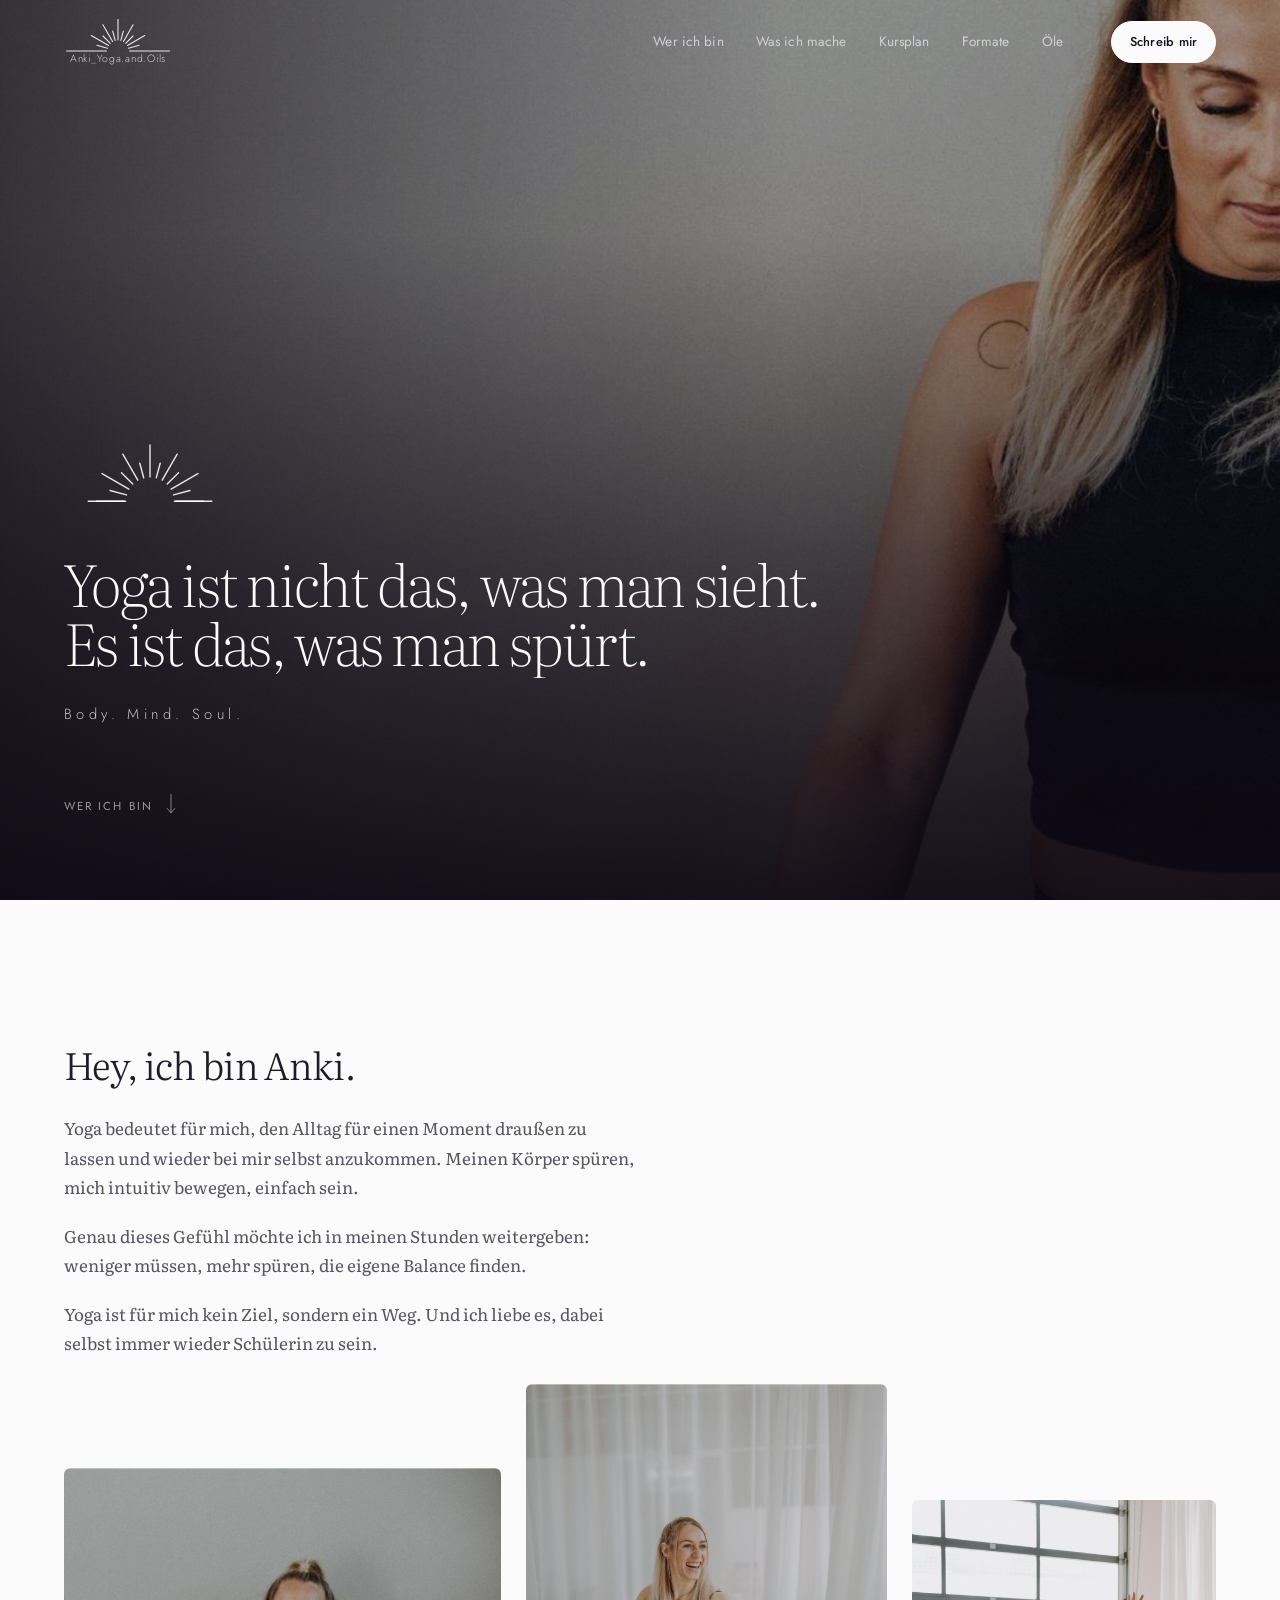
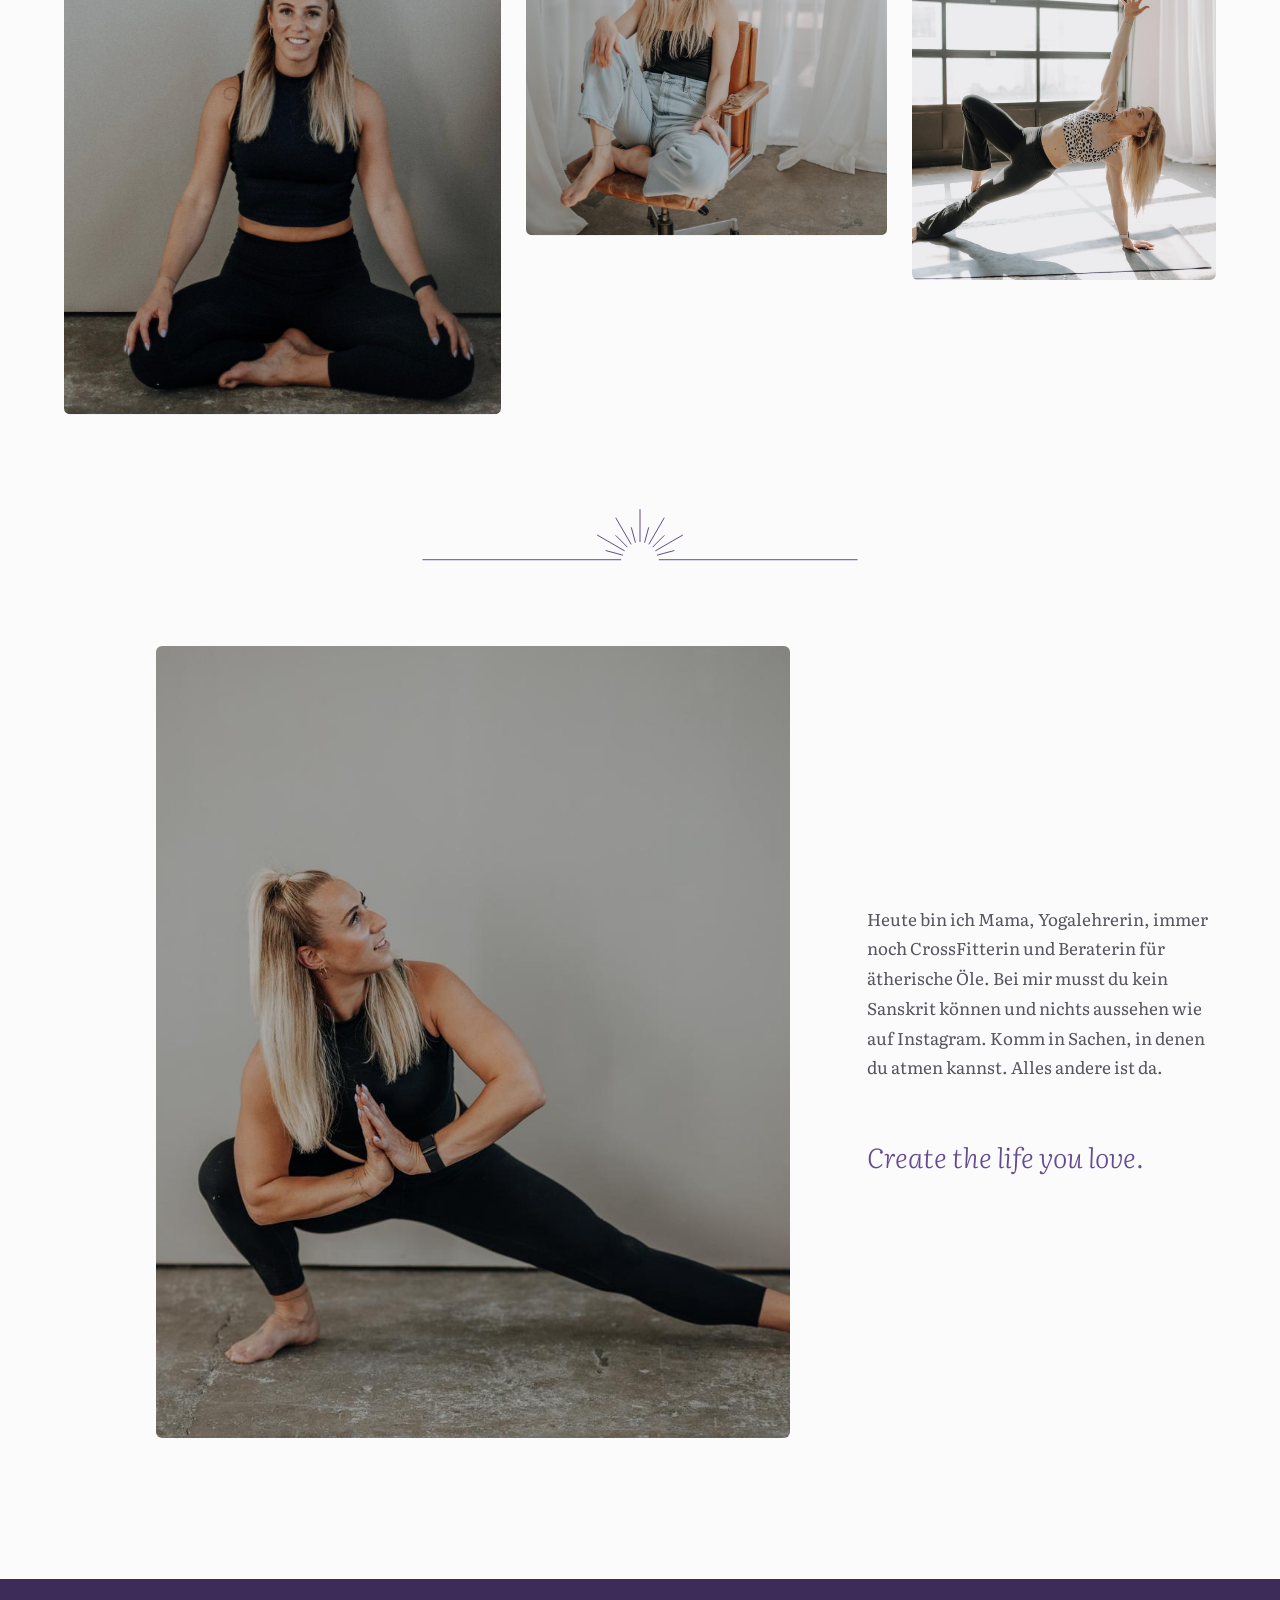
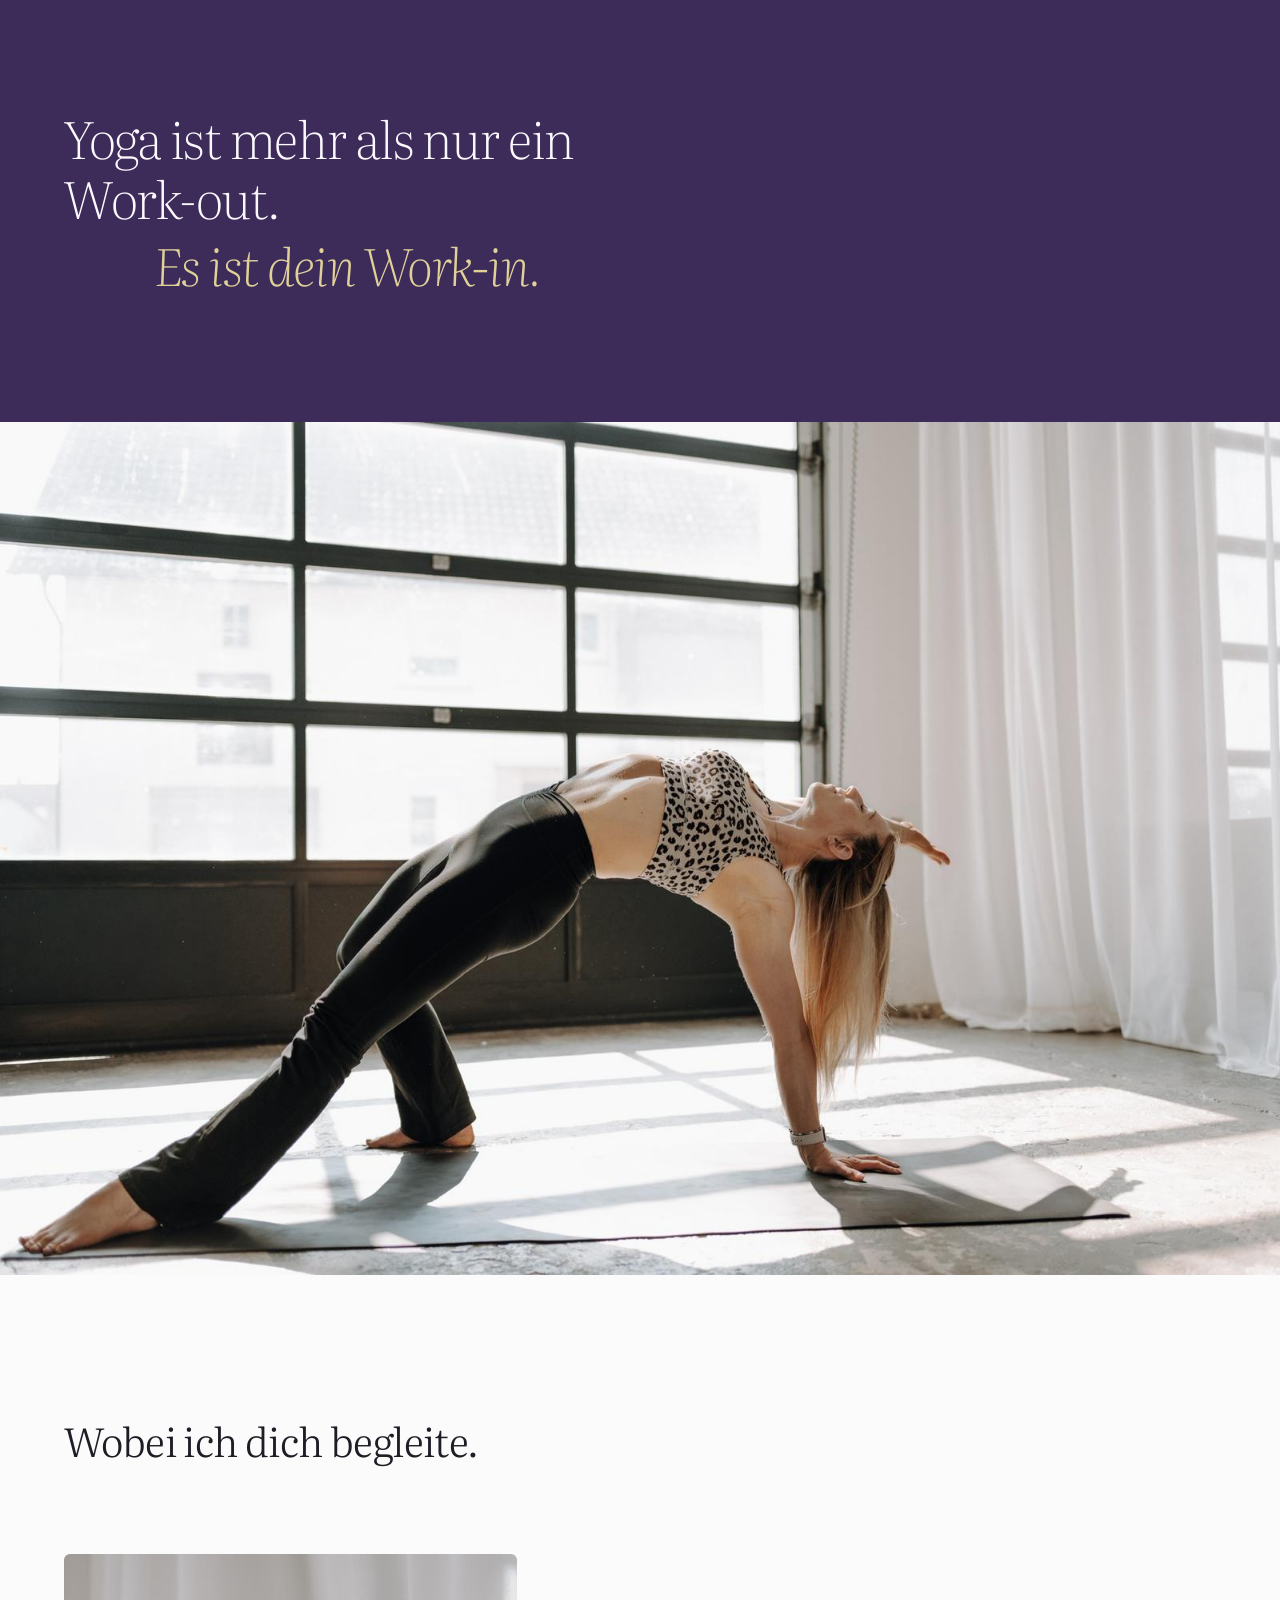
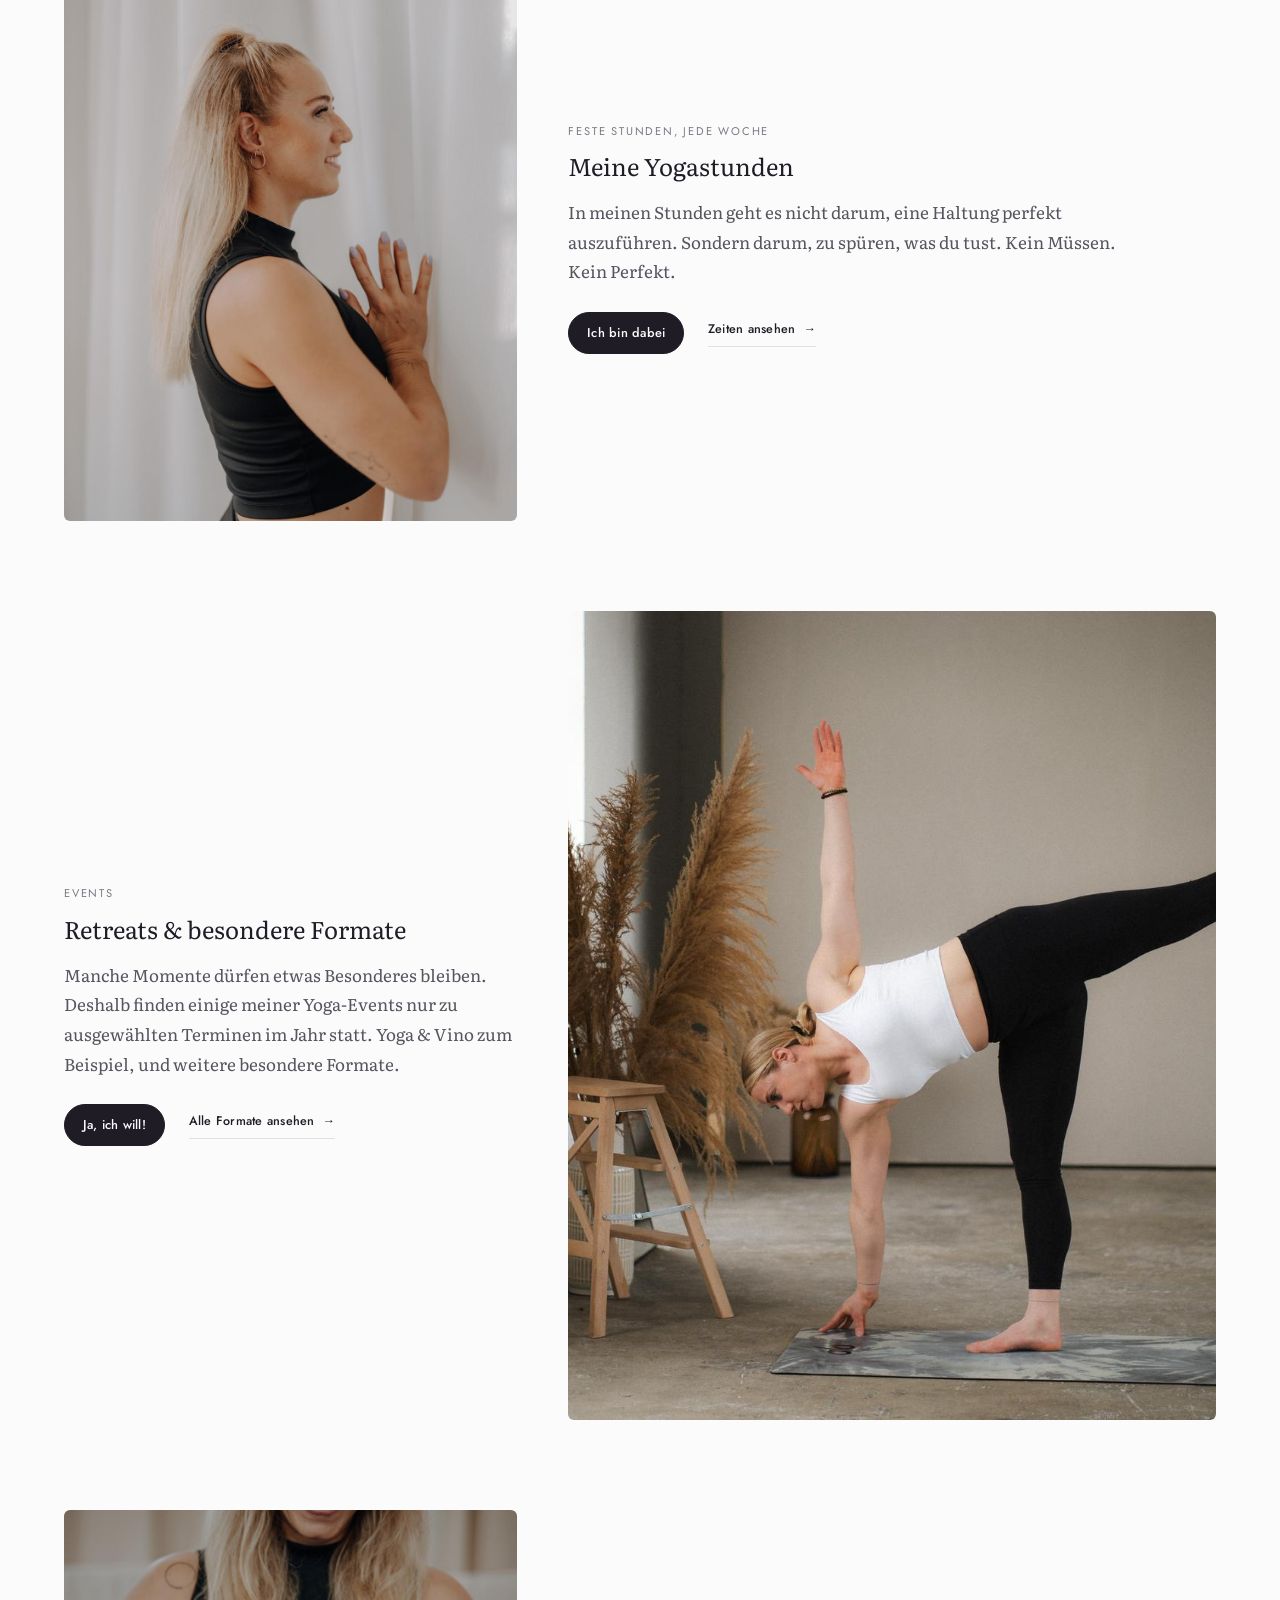
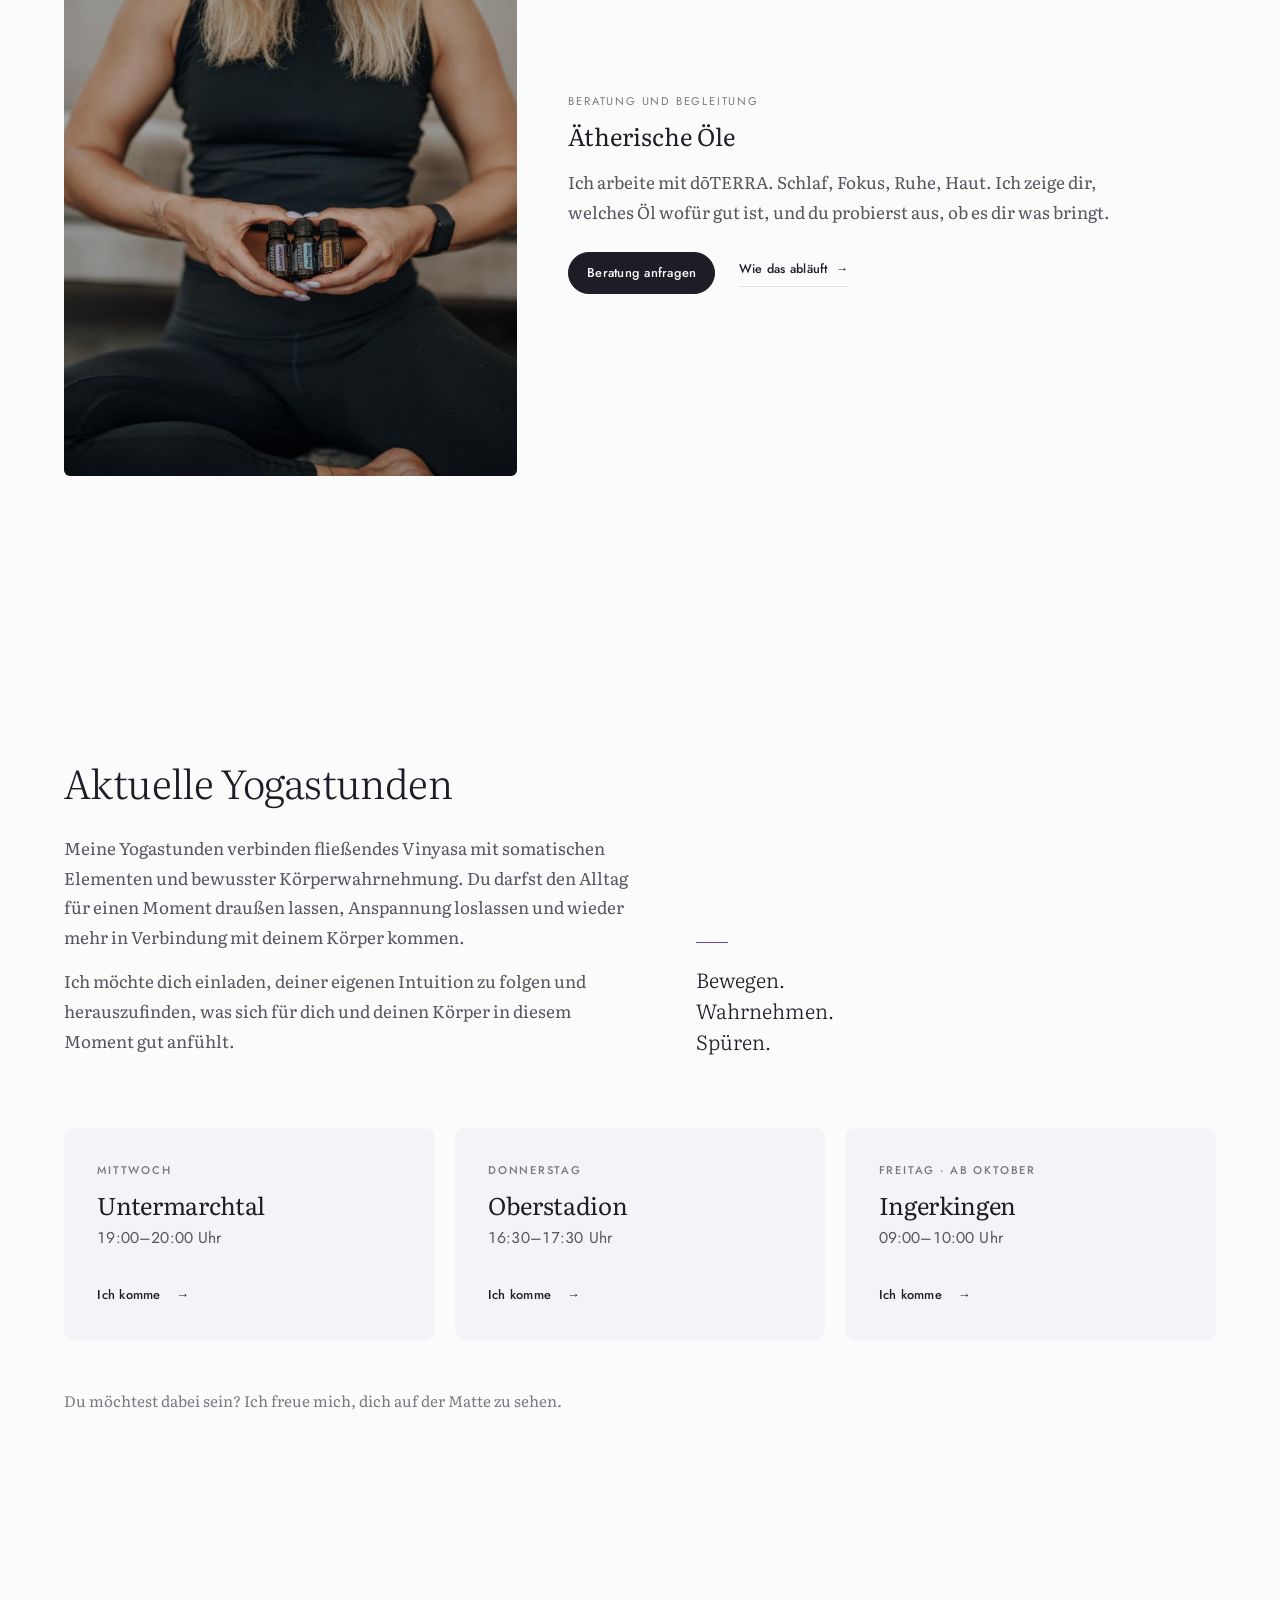
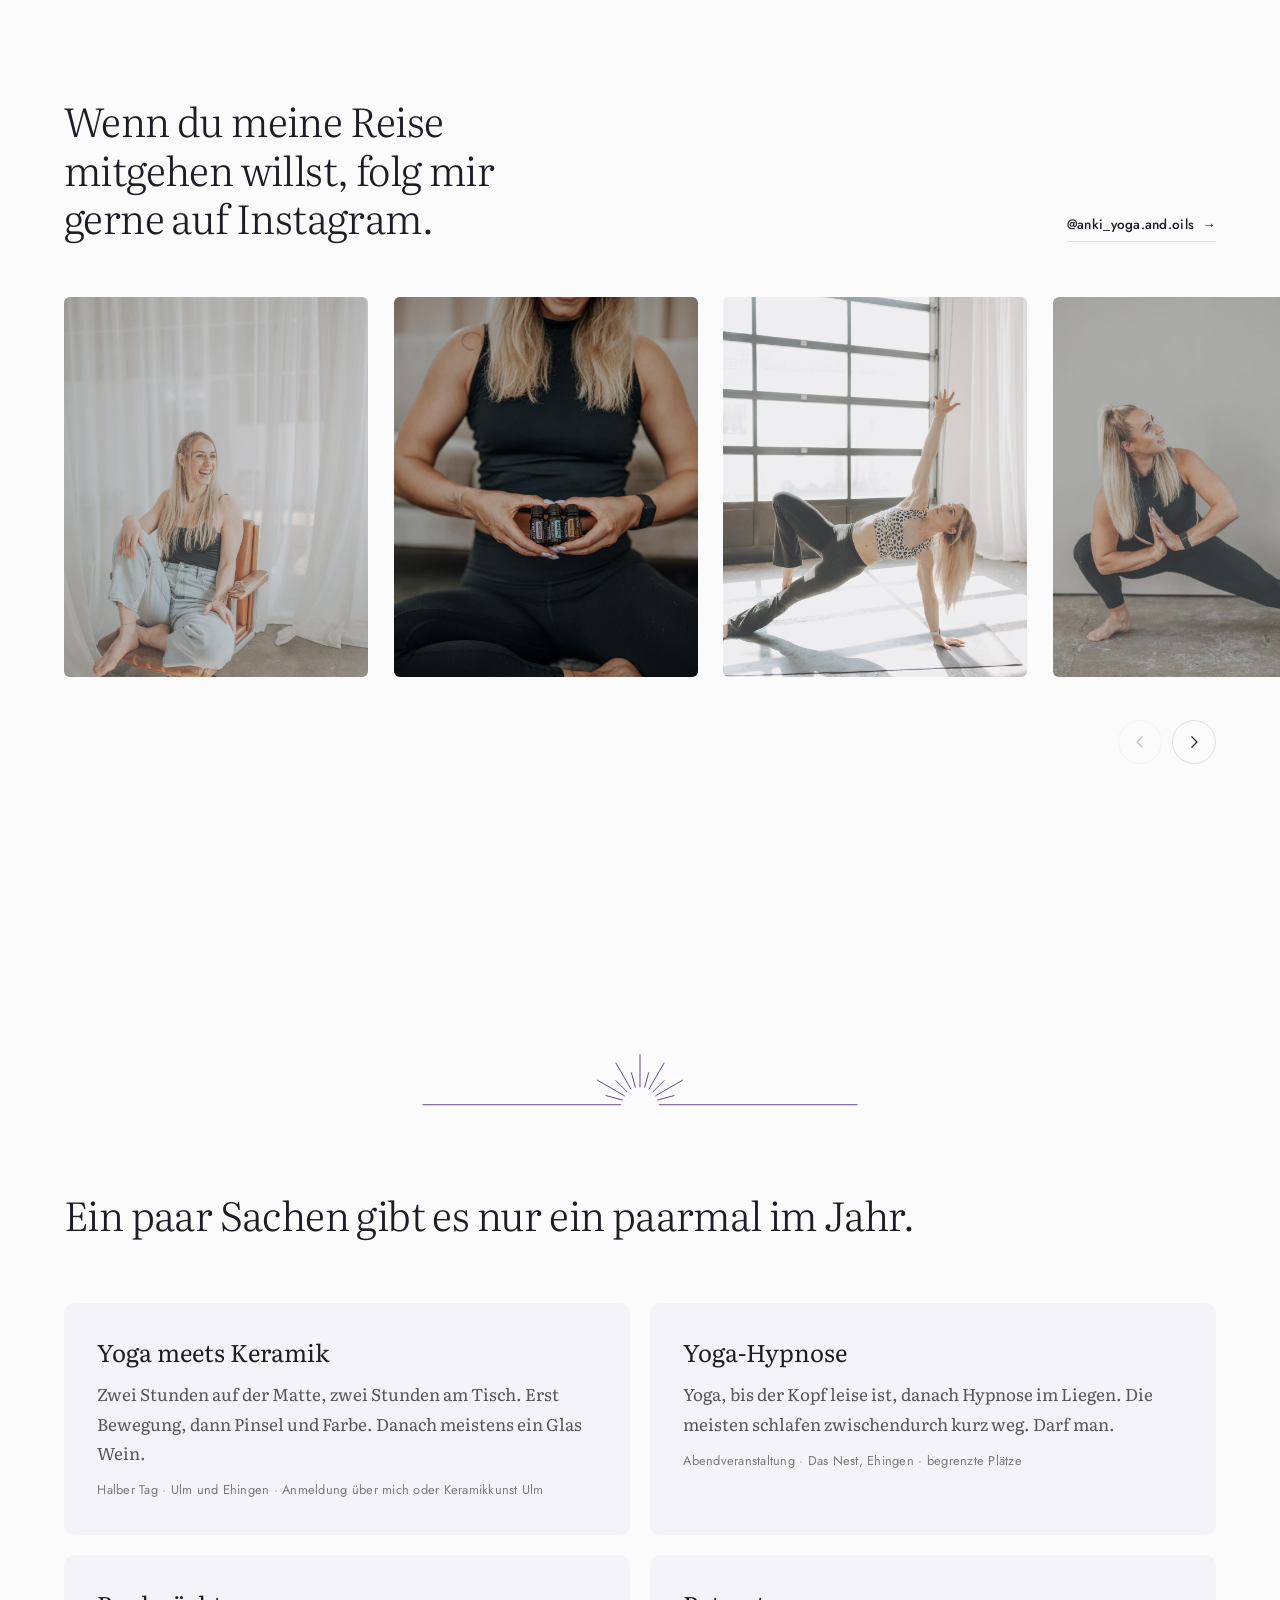
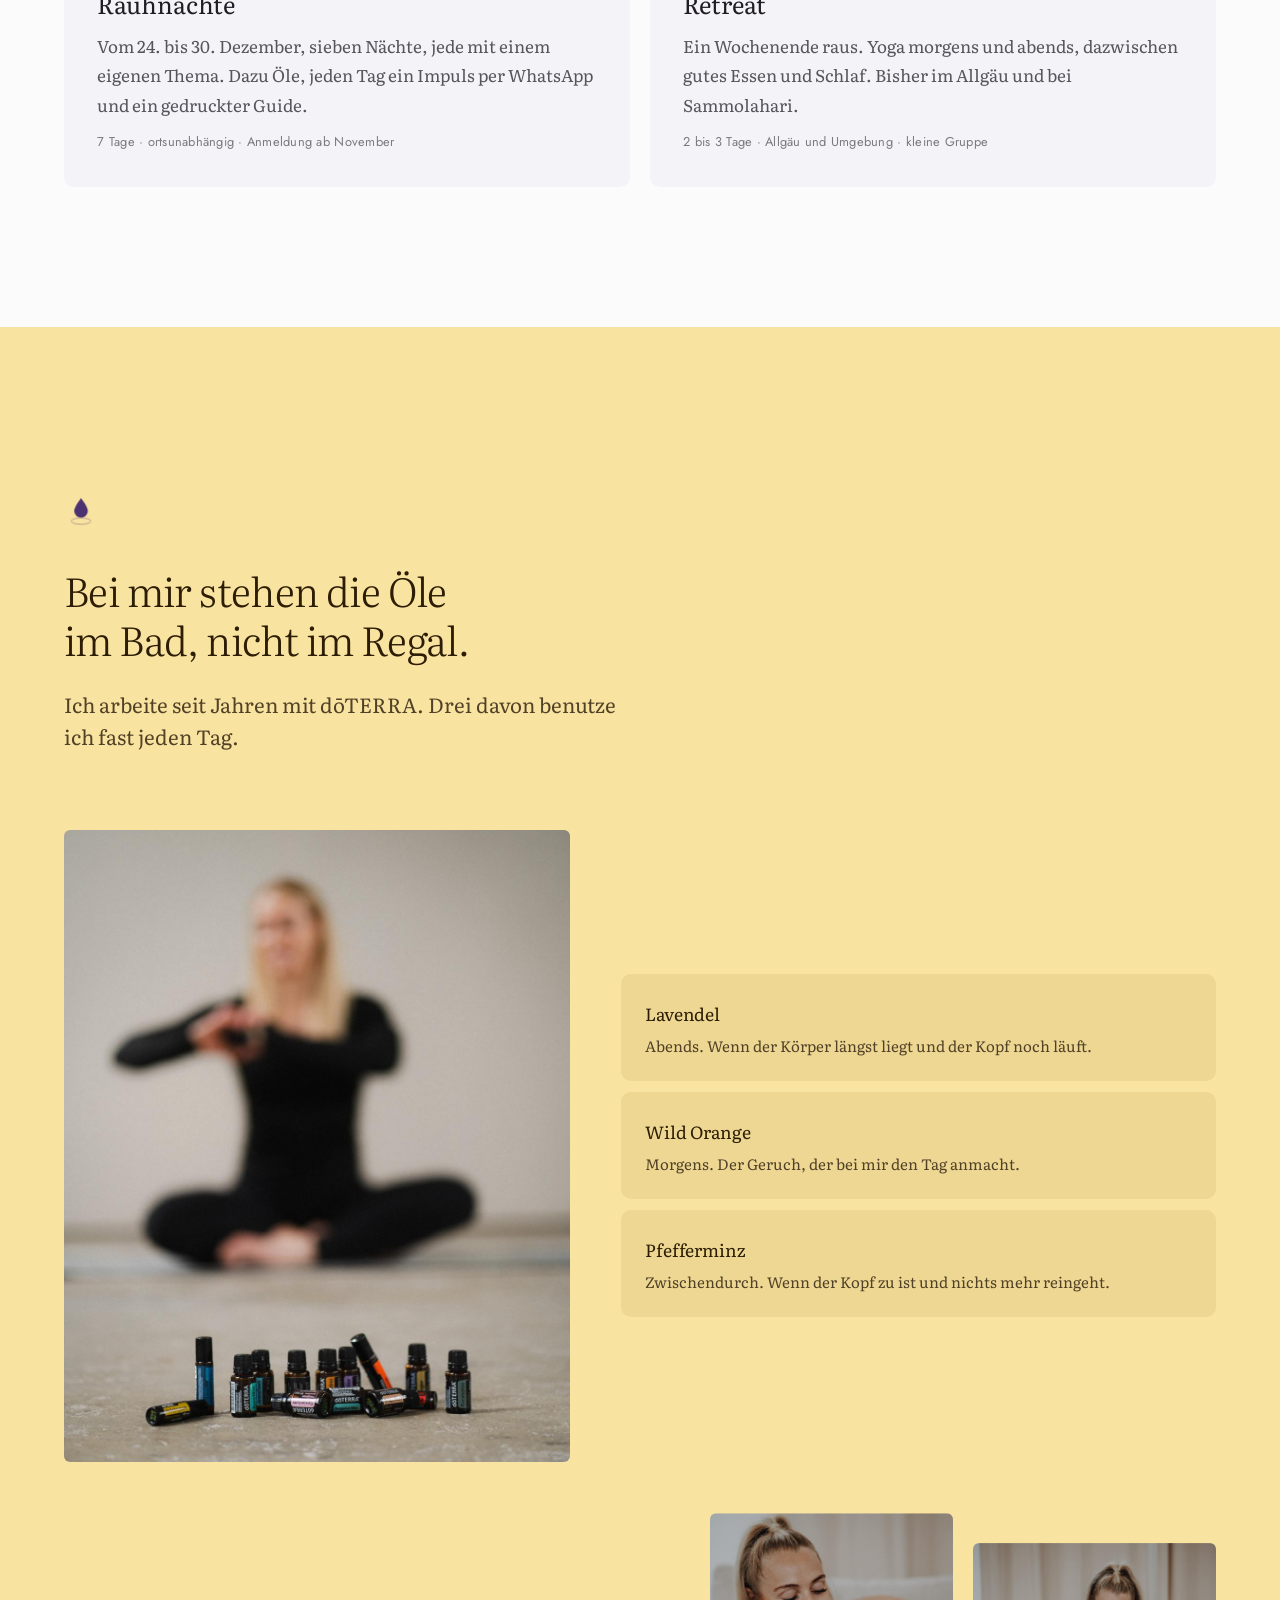
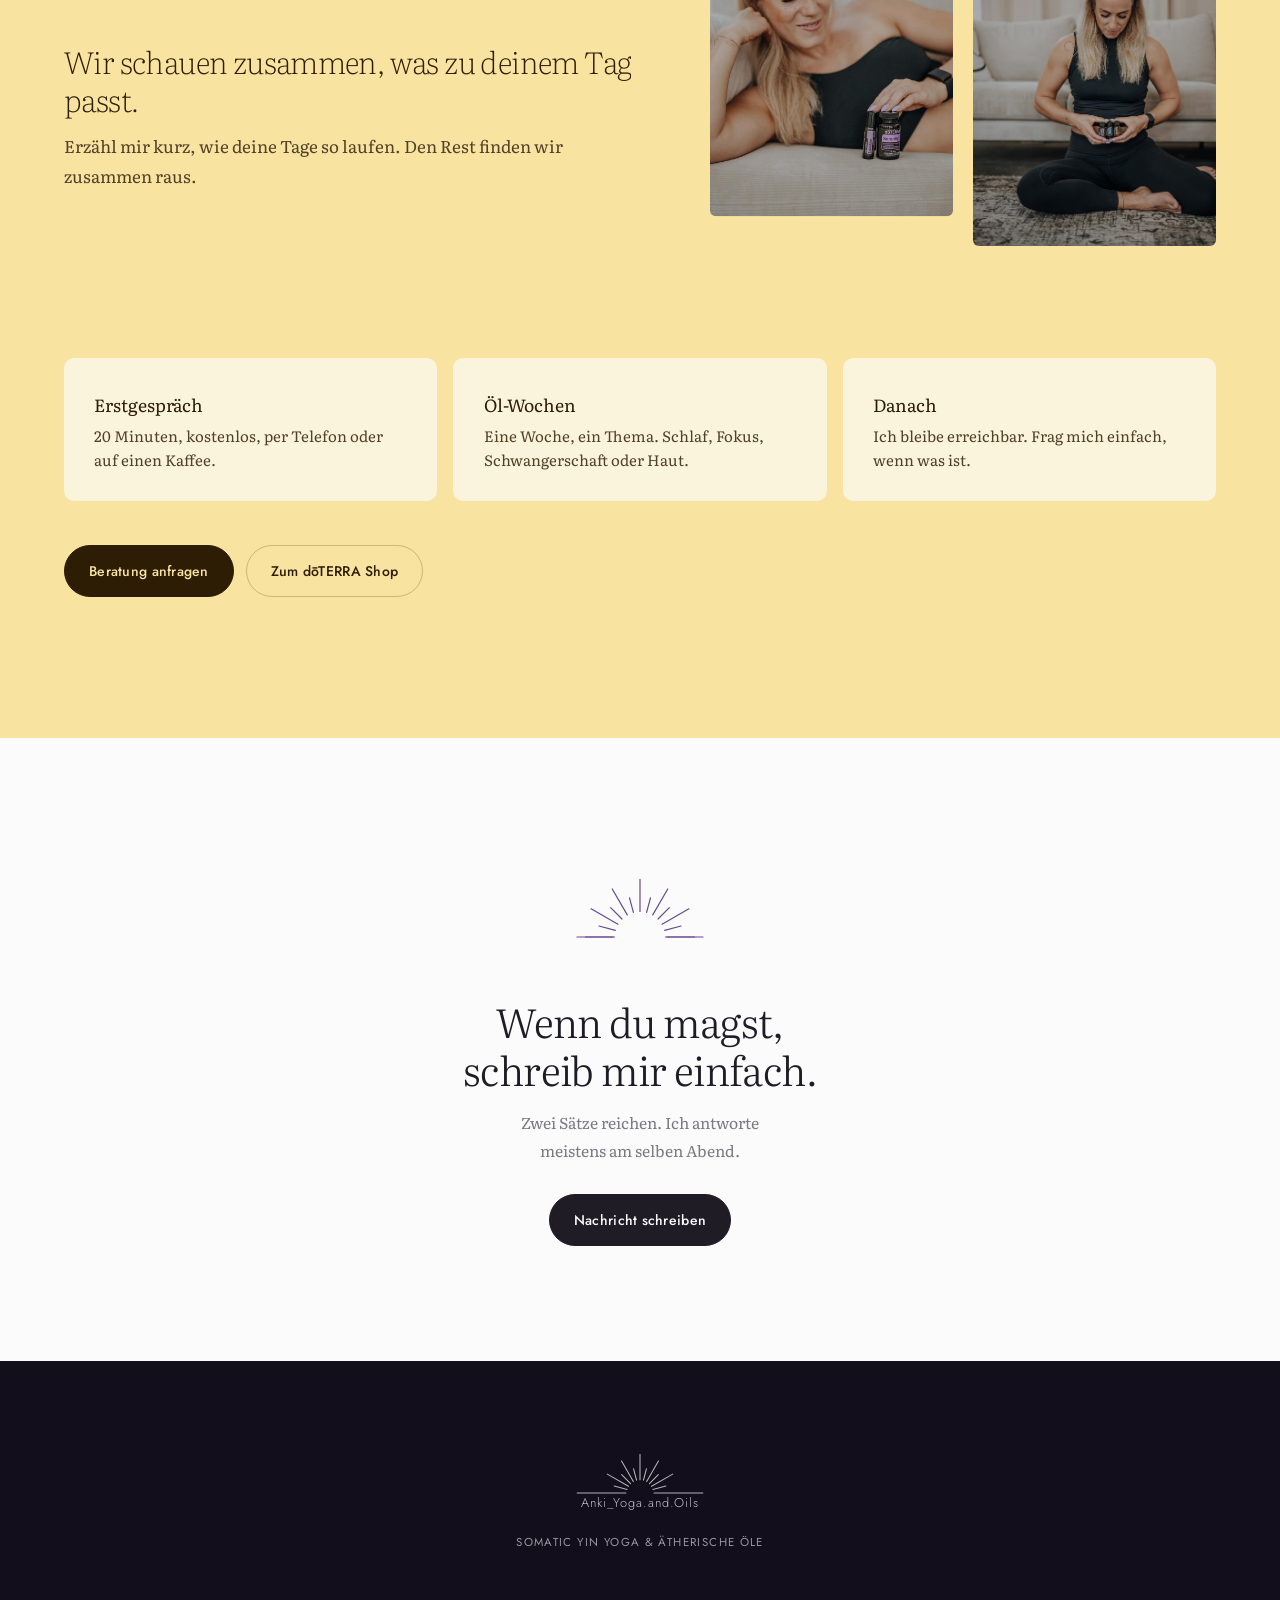
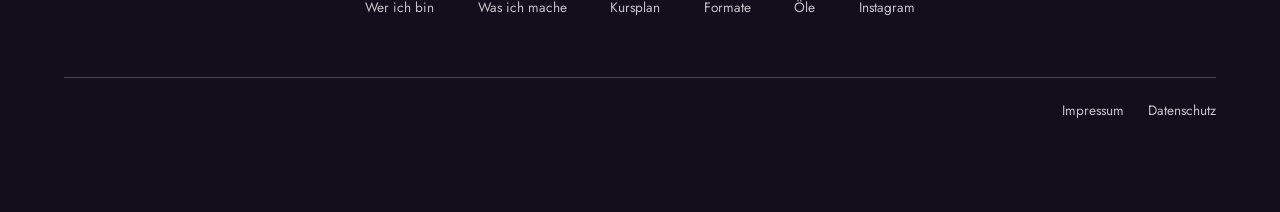
==== index.html @ d5429a9d "Sonne im Funnel geht in zwei Stufen auf, Kursplan-Kopf schließt die Lücke Die Strahlen waren von inn" ====
<!DOCTYPE html>
<html lang="de">
<head>
<meta charset="utf-8">
<meta name="viewport" content="width=device-width, initial-scale=1">
<title>Anki Strahl — Somatic Yin Yoga &amp; ätherische Öle bei Ehingen</title>
<meta name="description" content="Somatic Yin Yoga, Vinyasa und Hatha bei Anki Strahl. Feste Stunden in Untermarchtal, Oberstadion und Ingerkingen, dazu Retreats, Yoga-Hypnose, Rauhnächte und Beratung zu ätherischen Ölen.">
<meta name="theme-color" content="#1a1420">

<!-- Solange die Seite nur auf der Testdomain liegt und Impressum wie
     Datenschutz Platzhalter sind, soll sie nicht in Suchmaschinen landen.
     Vor dem echten Launch diese Zeile entfernen. -->
<meta name="robots" content="noindex, nofollow">

<meta property="og:type" content="website">
<meta property="og:title" content="Anki Strahl — Somatic Yin Yoga &amp; ätherische Öle">
<meta property="og:description" content="Yoga ist mehr als nur ein Work-out. Es ist dein Work-in.">
<meta property="og:image" content="assets/img/hero-anki.jpg">
<meta property="og:locale" content="de_DE">

<link rel="preconnect" href="https://fonts.googleapis.com">
<link rel="preconnect" href="https://fonts.gstatic.com" crossorigin>
<link rel="stylesheet" href="https://fonts.googleapis.com/css2?family=Jost:wght@300..600&family=Literata:ital,opsz,wght@0,7..72,200..600;1,7..72,200..500&display=swap">
<link rel="preload" as="image" href="assets/img/hero-anki.jpg" fetchpriority="high">
<link rel="stylesheet" href="assets/css/style.css">
<script>document.documentElement.classList.add('js');</script>
</head>
<body>

<a class="skip-link" href="#main">Zum Inhalt springen</a>

<header class="nav" id="nav">
  <div class="nav__inner">
    <a class="nav__mark" href="#top" aria-label="Anki_Yoga.and.Oils, zum Seitenanfang">
      <!-- Ihr Logo als Zeichnung. Sie heißt Strahl — das ist keine
           Dekoration, das ist ihr Name. Alle Striche gleich stark:
           unterschiedlich helle Strahlen liest man als unterschiedlich dick.
           Der Strich gehört zur Zeichnung, nicht daneben: unter der Rundung
           der Sonne bleibt er offen, und beide Hälften laufen nach außen weg.
           Genau wie in ihrem Logo und wie in der Strahlenlinie weiter unten.
           Der Ausschnitt reicht deshalb links und rechts über die Strahlen
           hinaus, damit die Linie so breit wird wie der Schriftzug. -->
      <svg class="sun sun--progress" id="sunMark" viewBox="-24 0 168 58" aria-hidden="true">
        <g class="sun__open">
          <path pathLength="1" d="M42 56H-20"/>
          <path pathLength="1" d="M78 56h62"/>
        </g>
        <g class="sun__rays">
          <path pathLength="1" d="M60 39V7"/>
          <path pathLength="1" d="M64.4 39.58 68.28 25.09"/>
          <path pathLength="1" d="M55.6 39.58 51.72 25.09"/>
          <path pathLength="1" d="M68.5 41.28 83.5 15.3"/>
          <path pathLength="1" d="M51.5 41.28 36.5 15.3"/>
          <path pathLength="1" d="M72.02 43.98 83.33 32.67"/>
          <path pathLength="1" d="M47.98 43.98 36.67 32.67"/>
          <path pathLength="1" d="M74.72 47.5 101.57 32"/>
          <path pathLength="1" d="M45.28 47.5 18.43 32"/>
          <path pathLength="1" d="M76.42 51.6 92.84 47.2"/>
          <path pathLength="1" d="M43.58 51.6 27.16 47.2"/>
        </g>
      </svg>

      <span class="nav__mark-word">Anki_Yoga.and.Oils</span>
    </a>

    <nav class="nav__links" aria-label="Hauptnavigation">
      <a href="#ueber">Wer ich bin</a>
      <a href="#wege">Was ich mache</a>
      <a href="#kursplan">Kursplan</a>
      <a href="#formate">Formate</a>
      <a href="#oele">Öle</a>
    </nav>

    <button class="btn btn--sm btn--primary nav__cta" type="button" data-funnel>Schreib mir</button>

    <button class="nav__toggle" id="navToggle" type="button" aria-expanded="false" aria-controls="navPanel">
      <span class="nav__toggle-label">Menü</span>
      <span class="nav__toggle-bars" aria-hidden="true"><i></i><i></i></span>
    </button>
  </div>
</header>

<div class="nav-panel" id="navPanel" hidden>
  <nav class="nav-panel__links" aria-label="Navigation">
    <a href="#ueber">Wer ich bin</a>
    <a href="#wege">Was ich mache</a>
    <a href="#kursplan">Kursplan</a>
    <a href="#formate">Formate</a>
    <a href="#instagram">Alltag</a>
    <a href="#oele">Ätherische Öle</a>
  </nav>
  <button class="btn btn--primary nav-panel__cta" type="button" data-funnel>Schreib mir</button>
</div>

<main id="main">

<!-- ============ 1 · HERO — die Nacht ============
     Sie sitzt rechts, links ist das Bild leer. Genau da steht ihr Satz.
     Der Hero bleibt stehen, die helle Seite schiebt sich darüber. -->
<section class="hero on-night" id="top">
  <div class="hero__bg">
    <div class="hero__shift" data-parallax="0.10">
      <img class="hero__img" src="assets/img/hero-anki.jpg"
           alt="Anki Strahl sitzt mit geschlossenen Augen auf dem Boden"
           fetchpriority="high" width="1066" height="1600">
    </div>
    <span class="hero__scrim" aria-hidden="true"></span>
  </div>

  <div class="hero__inner">
    <!-- Die Sonne geht auf, während man ankommt. -->
    <svg class="sun sun--hero" viewBox="0 0 120 64" aria-hidden="true">
      <g class="sun__rays">
        <path style="--d:0ms"   pathLength="1" d="M60 39V7"/>
        <path style="--d:90ms"  pathLength="1" d="M64.4 39.58 68.28 25.09"/>
        <path style="--d:90ms"  pathLength="1" d="M55.6 39.58 51.72 25.09"/>
        <path style="--d:180ms" pathLength="1" d="M68.5 41.28 83.5 15.3"/>
        <path style="--d:180ms" pathLength="1" d="M51.5 41.28 36.5 15.3"/>
        <path style="--d:270ms" pathLength="1" d="M72.02 43.98 83.33 32.67"/>
        <path style="--d:270ms" pathLength="1" d="M47.98 43.98 36.67 32.67"/>
        <path style="--d:360ms" pathLength="1" d="M74.72 47.5 101.57 32"/>
        <path style="--d:360ms" pathLength="1" d="M45.28 47.5 18.43 32"/>
        <path style="--d:450ms" pathLength="1" d="M76.42 51.6 92.84 47.2"/>
        <path style="--d:450ms" pathLength="1" d="M43.58 51.6 27.16 47.2"/>
        <path style="--d:540ms" pathLength="1" d="M77 56h29"/>
        <path style="--d:540ms" pathLength="1" d="M43 56H14"/>
      </g>
      <g class="sun__horizon">
        <path pathLength="1" d="M78 56h36"/>
        <path pathLength="1" d="M42 56H6"/>
      </g>
    </svg>

    <!-- Der Umbruch steht fest: die zwei Sätze sind eine Parallele, die nur
         wirkt, wenn jeder Satz seine eigene Zeile behält. -->
    <h1 class="hero__said" data-wash>Yoga ist nicht das, was man sieht.<br>Es ist das, was man spürt.</h1>

    <p class="hero__after">Body. Mind. Soul.</p>

    <a class="hero__down" href="#ueber">
      <span>Wer ich bin</span>
      <svg viewBox="0 0 12 28" aria-hidden="true"><path d="M6 0v22m0 0 4.5-5M6 22l-4.5-5"/></svg>
    </a>
  </div>
</section>

<!-- ============ 2 · ANKI ============ -->
<section class="story" id="ueber">
  <h2 class="visually-hidden">Über Anki Strahl</h2>

  <!-- Drei Bilder, versetzt statt in einer Reihe: nebeneinander auf einer
       Höhe wäre es ein Katalogblatt. Sie blenden nacheinander auf und driften
       beim Scrollen unterschiedlich schnell, dadurch liegt die Gruppe in der
       Tiefe auseinander statt flach auf der Seite. -->
  <div class="story__intro">
    <div class="story__text" data-reveal>
      <p class="story__open" data-wash>Hey, ich bin Anki.</p>
      <p>
        Yoga bedeutet für mich, den Alltag für einen Moment draußen zu lassen und
        wieder bei mir selbst anzukommen. Meinen Körper spüren, mich intuitiv
        bewegen, einfach sein.
      </p>
      <p>
        Genau dieses Gefühl möchte ich in meinen Stunden weitergeben: weniger
        müssen, mehr spüren, die eigene Balance finden.
      </p>
      <p>
        Yoga ist für mich kein Ziel, sondern ein Weg. Und ich liebe es, dabei
        selbst immer wieder Schülerin zu sein.
      </p>
    </div>

    <div class="story__trio">
      <figure class="shot trio trio--a" data-reveal data-parallax="-0.02">
        <span class="shot__clip">
          <img src="assets/img/kontakt-anki.jpg" alt="Anki sitzt lächelnd im Schneidersitz vor einer hellen Wand" loading="lazy" width="1040" height="1600">
        </span>
      </figure>

      <figure class="shot trio trio--b" data-reveal data-parallax="-0.05">
        <span class="shot__clip">
          <img src="assets/img/story-heute.jpg" alt="Anki sitzt lachend auf einem Ledersessel vor einem hellen Vorhang" loading="lazy" width="1066" height="1600">
        </span>
      </figure>

      <figure class="shot trio trio--c" data-reveal data-parallax="-0.03">
        <span class="shot__clip">
          <img src="assets/img/weg-kraft.jpg" alt="Anki hält einen seitlichen Stütz im Gegenlicht einer großen Fensterfront" loading="lazy" width="1066" height="1600">
        </span>
      </figure>
    </div>
  </div>


  <!-- Der Kapitelwechsel ist ihr Logo: die Linie ist der Horizont, die
       Strahlen gehen beim Reinscrollen einer nach dem anderen auf. -->
  <div class="rayline" data-reveal aria-hidden="true">
    <!-- Die zwei langen Strahlen SIND die Trennlinie. Unter der Rundung der
         Sonne bleibt der Strich offen — genau wie im Hero-Logo. Beide Pfade
         beginnen an der Lücke, deshalb zeichnen sie nach außen weg.
         Kein separater Horizont: zwei Striche übereinander sähen gestückelt aus. -->
    <svg class="sun sun--line" viewBox="0 0 480 64">
      <g class="sun__open">
        <path pathLength="1" d="M222 56H24"/>
        <path pathLength="1" d="M258 56h198"/>
      </g>
      <g class="sun__rays">
        <path style="--d:0ms"   pathLength="1" d="M240 39V7"/>
        <path style="--d:80ms"  pathLength="1" d="M244.4 39.58 248.28 25.09"/>
        <path style="--d:80ms"  pathLength="1" d="M235.6 39.58 231.72 25.09"/>
        <path style="--d:160ms" pathLength="1" d="M248.5 41.28 263.5 15.3"/>
        <path style="--d:160ms" pathLength="1" d="M231.5 41.28 216.5 15.3"/>
        <path style="--d:240ms" pathLength="1" d="M252.02 43.98 263.33 32.67"/>
        <path style="--d:240ms" pathLength="1" d="M227.98 43.98 216.67 32.67"/>
        <path style="--d:320ms" pathLength="1" d="M254.72 47.5 281.57 32"/>
        <path style="--d:320ms" pathLength="1" d="M225.28 47.5 198.43 32"/>
        <path style="--d:400ms" pathLength="1" d="M256.42 51.6 272.84 47.2"/>
        <path style="--d:400ms" pathLength="1" d="M223.58 51.6 207.16 47.2"/>
      </g>
    </svg>
  </div>

  <div class="story__col story__col--mid">
    <div class="story__pair story__pair--flip">
      <div class="story__text" data-reveal>
        <p>
          Heute bin ich Mama, Yogalehrerin, immer noch CrossFitterin und Beraterin für
          ätherische Öle. Bei mir musst du kein Sanskrit können und nichts aussehen wie
          auf Instagram. Komm in Sachen, in denen du atmen kannst. Alles andere ist da.
        </p>
        <p class="story__motto">Create the life you love.</p>
      </div>

      <figure class="shot shot--tall" data-reveal>
        <span class="shot__clip">
          <img src="assets/img/weg-vinyasa.jpg" alt="Anki hält einen tiefen Ausfallschritt, die Hände vor dem Herzen" loading="lazy" width="1600" height="1066">
        </span>
      </figure>
    </div>
  </div>
</section>

<!-- ============ 3 · DAS BAND — die Dämmerung ============
     Der einzige dunkle Moment nach dem Hero. Ihr Satz, sonst nichts. -->
<section class="band on-dusk" aria-label="Zitat">
  <blockquote class="band__quote">
    <p data-wash>Yoga ist mehr als nur ein Work-out.</p>
    <p data-wash>Es ist dein Work-in.</p>
  </blockquote>
</section>

<!-- ============ 4 · DAS LICHT ============
     Ein Bild über die volle Breite, ohne Text darauf. Hier wird es hell —
     das sieht man, das muss niemand danebenschreiben. Kein Parallax: der
     braucht Überstand, und Überstand heißt oben und unten abgeschnitten. -->
<section class="light" aria-label="Im Studio">
  <div class="light__media">
    <img src="assets/img/licht.jpg" alt="Anki in einer Rückbeuge, das Sonnenlicht fällt durch die Fensterfront auf den Boden"
         loading="lazy" width="1600" height="1066">
  </div>
</section>

<!-- ============ 5 · WAS ICH MACHE ============ -->
<section class="ways" id="wege">
  <h2 class="said said--lead" data-reveal>Wobei ich dich begleite.</h2>

  <article class="way" data-reveal>
    <figure class="shot way__media">
      <span class="shot__clip">
        <img src="assets/img/weg-yin.jpg" alt="Anki im Profil, die Hände vor dem Herzen, heller Vorhang im Hintergrund" loading="lazy" width="1066" height="1600">
      </span>
    </figure>
    <div class="way__body">
      <p class="way__kicker">Feste Stunden, jede Woche</p>
      <h3 class="way__title">Meine Yogastunden</h3>
      <!-- Die Kurzfassung. Der ausführliche Text steht beim Kursplan, direkt
           über den Terminen — dort, wo man sich entscheidet. -->
      <p class="way__text">
        In meinen Stunden geht es nicht darum, eine Haltung perfekt auszuführen.
        Sondern darum, zu spüren, was du tust. Kein Müssen. Kein Perfekt.
      </p>
      <div class="way__actions">
        <button class="btn btn--sm btn--primary" type="button" data-funnel="Yoga">Ich bin dabei</button>
        <a class="link-arrow link-arrow--sm" href="#kursplan">Zeiten ansehen</a>
      </div>
    </div>
  </article>

  <article class="way way--flip" data-reveal>
    <figure class="shot way__media">
      <span class="shot__clip">
        <img src="assets/img/weg-retreat.jpg" alt="Anki im Halbmond im Studio, daneben Pampasgras und eine Holzleiter" loading="lazy" width="1600" height="1066">
      </span>
    </figure>
    <div class="way__body">
      <p class="way__kicker">Events</p>
      <h3 class="way__title">Retreats &amp; besondere Formate</h3>
      <p class="way__text">
        Manche Momente dürfen etwas Besonderes bleiben. Deshalb finden einige meiner
        Yoga-Events nur zu ausgewählten Terminen im Jahr statt. Yoga &amp; Vino zum
        Beispiel, und weitere besondere Formate.
      </p>
      <div class="way__actions">
        <button class="btn btn--sm btn--primary" type="button" data-funnel="Yoga">Ja, ich will!</button>
        <a class="link-arrow link-arrow--sm" href="#formate">Alle Formate ansehen</a>
      </div>
    </div>
  </article>

  <article class="way" data-reveal>
    <figure class="shot way__media">
      <span class="shot__clip">
        <img src="assets/img/oele-drei.jpg" alt="Anki lacht und hält drei dōTERRA-Fläschchen in den Händen" loading="lazy" width="1066" height="1600">
      </span>
    </figure>
    <div class="way__body">
      <p class="way__kicker">Beratung und Begleitung</p>
      <h3 class="way__title">Ätherische Öle</h3>
      <p class="way__text">
        Ich arbeite mit dōTERRA. Schlaf, Fokus, Ruhe, Haut. Ich zeige dir, welches Öl wofür
        gut ist, und du probierst aus, ob es dir was bringt.
      </p>
      <div class="way__actions">
        <button class="btn btn--sm btn--primary" type="button" data-funnel="&#214;le">Beratung anfragen</button>
        <a class="link-arrow link-arrow--sm" href="#oele">Wie das abläuft</a>
      </div>
    </div>
  </article>
</section>

<!-- ============ 6 · KURSPLAN ============
     Zeiten sind Fakten. Hier wird nichts eingeblendet. -->
<section class="schedule" id="kursplan">
  <!-- Bevor jemand auf einen Termin klickt, will er wissen, was ihn dort
       erwartet. Deshalb steht der ausführliche Text hier und nicht in der
       Übersichtskarte weiter oben. Rechts daneben stehen ihre drei Wörter —
       die Spalte war vorher leer, und leer heißt hier nicht ruhig. -->
  <div class="schedule__head">
    <div class="schedule__intro" data-reveal>
      <h2 class="said">Aktuelle Yogastunden</h2>
      <p>
        Meine Yogastunden verbinden fließendes Vinyasa mit somatischen Elementen und
        bewusster Körperwahrnehmung. Du darfst den Alltag für einen Moment draußen
        lassen, Anspannung loslassen und wieder mehr in Verbindung mit deinem Körper
        kommen.
      </p>
      <p>
        Ich möchte dich einladen, deiner eigenen Intuition zu folgen und
        herauszufinden, was sich für dich und deinen Körper in diesem Moment gut
        anfühlt.
      </p>
    </div>

    <p class="schedule__triad" data-reveal>
      <span>Bewegen.</span><span>Wahrnehmen.</span><span>Spüren.</span>
    </p>
  </div>

  <!-- Drei Stunden sind keine Tabelle. Eine Tabelle zwingt zum Vergleichen
       über fünf Spalten; hier will man nur wissen, wo und wann. Drei Karten,
       jede gleich gebaut: Tag, Ort, Uhrzeit, Tür. Auch "ab Oktober" läuft in
       der Tagzeile mit — als eigene Zeile wäre eine Karte höher als die
       anderen und die Reihe hätte eine Delle. -->
  <ul class="schedule__list">
    <li class="course">
      <p class="course__day">Mittwoch</p>
      <h3 class="course__what">Untermarchtal</h3>
      <p class="course__when">19:00–20:00 Uhr</p>
      <button class="course__cta" type="button" data-funnel="Yoga">
        Ich komme<span class="visually-hidden"> zur Stunde am Mittwoch in Untermarchtal</span>
      </button>
    </li>

    <li class="course">
      <p class="course__day">Donnerstag</p>
      <h3 class="course__what">Oberstadion</h3>
      <p class="course__when">16:30–17:30 Uhr</p>
      <button class="course__cta" type="button" data-funnel="Yoga">
        Ich komme<span class="visually-hidden"> zur Stunde am Donnerstag in Oberstadion</span>
      </button>
    </li>

    <li class="course">
      <p class="course__day">Freitag<span class="course__note">ab Oktober</span></p>
      <h3 class="course__what">Ingerkingen</h3>
      <p class="course__when">09:00–10:00 Uhr</p>
      <button class="course__cta" type="button" data-funnel="Yoga">
        Ich komme<span class="visually-hidden"> zur Stunde am Freitag in Ingerkingen</span>
      </button>
    </li>
  </ul>

  <p class="schedule__foot">
    Du möchtest dabei sein? Ich freue mich, dich auf der Matte zu sehen.
  </p>
</section>

<!-- ============ 7 · ALLTAG / INSTAGRAM ============ -->
<section class="strip-section" id="instagram">
  <div class="strip-section__head" data-reveal>
    <h2 class="said">Wenn du meine Reise mitgehen willst, folg mir gerne auf Instagram.</h2>
    <a class="link-arrow" href="https://www.instagram.com/anki_yoga.and.oils/" target="_blank" rel="noopener">
      @anki_yoga.and.oils
    </a>
  </div>

  <div class="strip" id="strip">
    <ul class="strip__track" id="stripTrack" tabindex="0" role="list"
        aria-label="Bildergalerie, mit Pfeiltasten steuerbar">

      <li class="slide">
        <figure class="shot">
          <span class="shot__clip">
            <img src="assets/img/story-heute.jpg" alt="Anki lacht im Sessel" loading="lazy" width="1066" height="1600">
          </span>
        </figure>
      </li>

      <li class="slide">
        <figure class="shot">
          <span class="shot__clip">
            <img src="assets/img/oele-drei.jpg" alt="Anki hält drei Fläschchen ätherisches Öl in den Händen" loading="lazy" width="1066" height="1600">
          </span>
        </figure>
      </li>

      <li class="slide">
        <figure class="shot">
          <span class="shot__clip">
            <img src="assets/img/weg-kraft.jpg" alt="Anki im seitlichen Stütz vor der Fensterfront" loading="lazy" width="1066" height="1600">
          </span>
        </figure>
      </li>

      <li class="slide">
        <figure class="shot">
          <span class="shot__clip">
            <img src="assets/img/weg-vinyasa.jpg" alt="Anki im tiefen Ausfallschritt mit gefalteten Händen" loading="lazy" width="1600" height="1066">
          </span>
        </figure>
      </li>

      <li class="slide">
        <figure class="shot">
          <span class="shot__clip">
            <img src="assets/img/oele-sofa.jpg" alt="Anki liegt lachend auf dem Sofa, daneben zwei Fläschchen" loading="lazy" width="1600" height="1066">
          </span>
        </figure>
      </li>

      <li class="slide">
        <figure class="shot">
          <span class="shot__clip">
            <img src="assets/img/licht.jpg" alt="Anki in einer Rückbeuge im Gegenlicht" loading="lazy" width="1600" height="1066">
          </span>
        </figure>
      </li>

      <li class="slide">
        <figure class="shot">
          <span class="shot__clip">
            <img src="assets/img/oele-haende.jpg" alt="Anki sitzt im Schneidersitz und hält Ölfläschchen" loading="lazy" width="1066" height="1600">
          </span>
        </figure>
      </li>

      <li class="slide">
        <figure class="shot">
          <span class="shot__clip">
            <img src="assets/img/oele-auftakt.jpg" alt="Ätherische Öle auf dem Boden, Anki sitzt unscharf dahinter" loading="lazy" width="1066" height="1600">
          </span>
        </figure>
      </li>

      <li class="slide">
        <figure class="shot">
          <span class="shot__clip">
            <img src="assets/img/kontakt-anki.jpg" alt="Anki sitzt im Schneidersitz und schaut in die Kamera" loading="lazy" width="1040" height="1600">
          </span>
        </figure>
      </li>
    </ul>

    <div class="strip__controls">
      <button class="strip__btn" type="button" data-strip-prev aria-label="Vorheriges Bild">
        <svg viewBox="0 0 24 24" aria-hidden="true"><path d="M15 5 8 12l7 7"/></svg>
      </button>
      <button class="strip__btn" type="button" data-strip-next aria-label="Nächstes Bild">
        <svg viewBox="0 0 24 24" aria-hidden="true"><path d="m9 5 7 7-7 7"/></svg>
      </button>
    </div>
  </div>

</section>

<!-- ============ 8 · FORMATE ============ -->
<section class="formats" id="formate">
  <div class="rayline rayline--top" data-reveal aria-hidden="true">
    <!-- Die zwei langen Strahlen SIND die Trennlinie. Unter der Rundung der
         Sonne bleibt der Strich offen — genau wie im Hero-Logo. Beide Pfade
         beginnen an der Lücke, deshalb zeichnen sie nach außen weg.
         Kein separater Horizont: zwei Striche übereinander sähen gestückelt aus. -->
    <svg class="sun sun--line" viewBox="0 0 480 64">
      <g class="sun__open">
        <path pathLength="1" d="M222 56H24"/>
        <path pathLength="1" d="M258 56h198"/>
      </g>
      <g class="sun__rays">
        <path style="--d:0ms"   pathLength="1" d="M240 39V7"/>
        <path style="--d:80ms"  pathLength="1" d="M244.4 39.58 248.28 25.09"/>
        <path style="--d:80ms"  pathLength="1" d="M235.6 39.58 231.72 25.09"/>
        <path style="--d:160ms" pathLength="1" d="M248.5 41.28 263.5 15.3"/>
        <path style="--d:160ms" pathLength="1" d="M231.5 41.28 216.5 15.3"/>
        <path style="--d:240ms" pathLength="1" d="M252.02 43.98 263.33 32.67"/>
        <path style="--d:240ms" pathLength="1" d="M227.98 43.98 216.67 32.67"/>
        <path style="--d:320ms" pathLength="1" d="M254.72 47.5 281.57 32"/>
        <path style="--d:320ms" pathLength="1" d="M225.28 47.5 198.43 32"/>
        <path style="--d:400ms" pathLength="1" d="M256.42 51.6 272.84 47.2"/>
        <path style="--d:400ms" pathLength="1" d="M223.58 51.6 207.16 47.2"/>
      </g>
    </svg>
  </div>

  <h2 class="said" data-reveal>Ein paar Sachen gibt es nur ein paarmal im Jahr.</h2>

  <dl class="formats__list">
    <div class="format" data-reveal>
      <dt class="format__name">Yoga meets Keramik</dt>
      <dd class="format__body">
        <p>Zwei Stunden auf der Matte, zwei Stunden am Tisch. Erst Bewegung, dann Pinsel und
        Farbe. Danach meistens ein Glas Wein.</p>
        <p class="format__meta">Halber Tag &middot; Ulm und Ehingen &middot; Anmeldung über mich oder Keramikkunst Ulm</p>
      </dd>
    </div>

    <div class="format" data-reveal>
      <dt class="format__name">Yoga-Hypnose</dt>
      <dd class="format__body">
        <p>Yoga, bis der Kopf leise ist, danach Hypnose im Liegen. Die meisten schlafen
        zwischendurch kurz weg. Darf man.</p>
        <p class="format__meta">Abendveranstaltung &middot; Das Nest, Ehingen &middot; begrenzte Plätze</p>
      </dd>
    </div>

    <div class="format" data-reveal>
      <dt class="format__name">Rauhnächte</dt>
      <dd class="format__body">
        <p>Vom 24. bis 30. Dezember, sieben Nächte, jede mit einem eigenen Thema. Dazu Öle,
        jeden Tag ein Impuls per WhatsApp und ein gedruckter Guide.</p>
        <p class="format__meta">7 Tage &middot; ortsunabhängig &middot; Anmeldung ab November</p>
      </dd>
    </div>

    <div class="format" data-reveal>
      <dt class="format__name">Retreat</dt>
      <dd class="format__body">
        <p>Ein Wochenende raus. Yoga morgens und abends, dazwischen gutes Essen und Schlaf.
        Bisher im Allgäu und bei Sammolahari.</p>
        <p class="format__meta">2 bis 3 Tage &middot; Allgäu und Umgebung &middot; kleine Gruppe</p>
      </dd>
    </div>
  </dl>

</section>

<!-- ============ 9 · ÖLE — die Sonne steht oben ============
     Die einzige Sektion in Farbe. Hier ist es Tag. -->
<section class="oils on-sun" id="oele">
  <div class="oils__head">
    <!-- Ein Tropfen. Fällt genau einmal, wenn der Abschnitt ins Bild kommt. -->
    <svg class="drop" viewBox="0 0 40 72" aria-hidden="true" data-reveal>
      <path class="drop__shape" d="M20 6c0 0-8 10-8 15a8 8 0 0 0 16 0c0-5-8-15-8-15z"/>
      <ellipse class="drop__ripple" cx="20" cy="62" rx="11" ry="3.5"/>
    </svg>

    <h2 class="said" data-reveal>Bei mir stehen die Öle im Bad, nicht im Regal.</h2>

    <p class="oils__lead" data-reveal>
      Ich arbeite seit Jahren mit dōTERRA. Drei davon benutze ich fast jeden Tag.
    </p>
  </div>

  <!-- Bild und Inhalt stehen nebeneinander, nicht übereinander. Vorher lagen
       die Fotos unter einer Textspalte und kamen dadurch gar nicht an. -->
  <div class="oils__duo">
    <figure class="shot oils__shot" data-reveal>
      <span class="shot__clip">
        <img src="assets/img/oele-auftakt.jpg" alt="Die Ölfläschchen einzeln auf dem Boden, Anki sitzt unscharf dahinter" loading="lazy" width="1066" height="1600">
      </span>
    </figure>

    <ul class="oils__three" data-reveal>
      <li class="oil">
        <b class="oil__name">Lavendel</b>
        <span class="oil__use">Abends. Wenn der Körper längst liegt und der Kopf noch läuft.</span>
      </li>
      <li class="oil">
        <b class="oil__name">Wild Orange</b>
        <span class="oil__use">Morgens. Der Geruch, der bei mir den Tag anmacht.</span>
      </li>
      <li class="oil">
        <b class="oil__name">Pfefferminz</b>
        <span class="oil__use">Zwischendurch. Wenn der Kopf zu ist und nichts mehr reingeht.</span>
      </li>
    </ul>
  </div>

  <!-- Ihr Satz, daneben zwei kleinere Bilder versetzt. Oben trägt ein großes
       Bild die Sektion, hier begleiten zwei kleine den Text — dieselbe Idee wie
       im Auftakt über ihr, nur andersherum aufgeteilt. Die drei Schritte stehen
       bewusst NICHT hier drin: eine Aufzählung unter einer Textspalte liest
       sich als Textwüste. -->
  <div class="oils__how">
    <div class="oils__how-body">
      <p class="oils__said" data-wash>Wir schauen zusammen, was zu deinem Tag passt.</p>
      <p class="oils__note" data-reveal>
        Erzähl mir kurz, wie deine Tage so laufen. Den Rest finden wir zusammen raus.
      </p>
    </div>

    <div class="oils__pair">
      <figure class="shot oils__shot" data-reveal data-parallax="-0.03">
        <span class="shot__clip">
          <img src="assets/img/oele-sofa.jpg" alt="Anki liegt auf dem Sofa, vor ihr stehen zwei Fläschchen" loading="lazy" width="1600" height="1066">
        </span>
      </figure>

      <figure class="shot oils__shot" data-reveal data-parallax="-0.06">
        <span class="shot__clip">
          <img src="assets/img/oele-haende.jpg" alt="Anki sitzt auf dem Boden und hält die Fläschchen in beiden Händen" loading="lazy" width="1066" height="1600">
        </span>
      </figure>
    </div>
  </div>

  <!-- Der Ablauf als drei Karten über die volle Breite: drei Schritte sind
       drei Dinge, keine Fließtextpassage. Hellere Flächen als die Öl-Kacheln,
       damit man auf einen Blick sieht, dass hier etwas anderes steht. -->
  <ol class="oils__steps" data-reveal>
    <li class="step">
      <b class="step__name">Erstgespräch</b>
      <span class="step__text">20 Minuten, kostenlos, per Telefon oder auf einen Kaffee.</span>
    </li>
    <li class="step">
      <b class="step__name">Öl-Wochen</b>
      <span class="step__text">Eine Woche, ein Thema. Schlaf, Fokus, Schwangerschaft oder Haut.</span>
    </li>
    <li class="step">
      <b class="step__name">Danach</b>
      <span class="step__text">Ich bleibe erreichbar. Frag mich einfach, wenn was ist.</span>
    </li>
  </ol>

  <div class="oils__actions" data-reveal>
    <button class="btn btn--primary" type="button" data-funnel="&#214;le">Beratung anfragen</button>
    <a class="btn" href="https://beta-doterra.myvoffice.com/ankistrahl" target="_blank" rel="noopener">
      Zum dōTERRA Shop
    </a>
  </div>
</section>

<!-- ============ 10 · DER SCHLUSS ============
     Kein Formular auf der Seite. Nur die Sonne, ein Satz, eine Tür. -->
<section class="closing" id="kontakt">
  <svg class="sun sun--closing" viewBox="0 0 120 64" aria-hidden="true" data-reveal>
    <g class="sun__rays">
      <path style="--d:0ms"   pathLength="1" d="M60 39V7"/>
      <path style="--d:90ms"  pathLength="1" d="M64.4 39.58 68.28 25.09"/>
      <path style="--d:90ms"  pathLength="1" d="M55.6 39.58 51.72 25.09"/>
      <path style="--d:180ms" pathLength="1" d="M68.5 41.28 83.5 15.3"/>
      <path style="--d:180ms" pathLength="1" d="M51.5 41.28 36.5 15.3"/>
      <path style="--d:270ms" pathLength="1" d="M72.02 43.98 83.33 32.67"/>
      <path style="--d:270ms" pathLength="1" d="M47.98 43.98 36.67 32.67"/>
      <path style="--d:360ms" pathLength="1" d="M74.72 47.5 101.57 32"/>
      <path style="--d:360ms" pathLength="1" d="M45.28 47.5 18.43 32"/>
      <path style="--d:450ms" pathLength="1" d="M76.42 51.6 92.84 47.2"/>
      <path style="--d:450ms" pathLength="1" d="M43.58 51.6 27.16 47.2"/>
      <path style="--d:540ms" pathLength="1" d="M77 56h29"/>
      <path style="--d:540ms" pathLength="1" d="M43 56H14"/>
    </g>
    <g class="sun__horizon">
      <path pathLength="1" d="M78 56h36"/>
      <path pathLength="1" d="M42 56H6"/>
    </g>
  </svg>

  <p class="closing__said" data-wash>Wenn du magst, schreib mir einfach.</p>
  <p class="closing__note">Zwei Sätze reichen. Ich antworte meistens am selben Abend.</p>
  <button class="btn btn--primary" type="button" data-funnel>Nachricht schreiben</button>
</section>

</main>

<footer class="footer on-night">
  <div class="footer__inner">
    <div class="footer__brand">
      <!-- Am Ende steht die Sonne. Exakt dieselbe Zeichnung und derselbe
           Schriftzug wie oben in der Leiste: zwei Fassungen desselben Logos
           auf einer Seite liest man als zwei verschiedene Logos. -->
      <svg class="sun sun--footer" viewBox="-24 0 168 58" aria-hidden="true">
        <g class="sun__open">
          <path pathLength="1" d="M42 56H-20"/>
          <path pathLength="1" d="M78 56h62"/>
        </g>
        <g class="sun__rays">
          <path pathLength="1" d="M60 39V7"/>
          <path pathLength="1" d="M64.4 39.58 68.28 25.09"/>
          <path pathLength="1" d="M55.6 39.58 51.72 25.09"/>
          <path pathLength="1" d="M68.5 41.28 83.5 15.3"/>
          <path pathLength="1" d="M51.5 41.28 36.5 15.3"/>
          <path pathLength="1" d="M72.02 43.98 83.33 32.67"/>
          <path pathLength="1" d="M47.98 43.98 36.67 32.67"/>
          <path pathLength="1" d="M74.72 47.5 101.57 32"/>
          <path pathLength="1" d="M45.28 47.5 18.43 32"/>
          <path pathLength="1" d="M76.42 51.6 92.84 47.2"/>
          <path pathLength="1" d="M43.58 51.6 27.16 47.2"/>
        </g>
      </svg>
      <p class="footer__name">Anki_Yoga.and.Oils</p>
      <p class="footer__role">Somatic Yin Yoga &amp; ätherische Öle</p>
    </div>

    <!-- Dieselben Punkte wie im Menü, auf einer Linie unter dem Zeichen. -->
    <nav class="footer__nav" aria-label="Fußzeile">
      <a href="#ueber">Wer ich bin</a>
      <a href="#wege">Was ich mache</a>
      <a href="#kursplan">Kursplan</a>
      <a href="#formate">Formate</a>
      <a href="#oele">Öle</a>
      <a href="https://www.instagram.com/anki_yoga.and.oils/" target="_blank" rel="noopener">Instagram</a>
    </nav>
  </div>

  <!-- Impressum und Datenschutz sind Pflicht, aber kein Angebot. Sie stehen
       deshalb klein unter einer Haarlinie am Ende, nicht zwischen den
       Menüpunkten. -->
  <div class="footer__base">
    <nav class="footer__legal" aria-label="Rechtliches">
      <a href="impressum.html">Impressum</a>
      <a href="datenschutz.html">Datenschutz</a>
    </nav>
  </div>
</footer>

<!-- ============ DER FUNNEL ============
     Drei Schritte statt eines langen Formulars: erst das Thema, dann die
     Nachricht, zuletzt die Kontaktdaten. Jeder Auslöser auf der Seite kann
     sein Thema mitbringen und überspringt damit den ersten Schritt. -->
<dialog class="funnel" id="funnel" aria-labelledby="funnelTitle">
  <div class="funnel__sheet">
    <button class="funnel__close" type="button" data-funnel-close aria-label="Schließen">
      <svg viewBox="0 0 24 24" aria-hidden="true"><path d="m6 6 12 12M18 6 6 18"/></svg>
    </button>

    <!-- Der Fortschritt ist ihr Logo. Mit jedem Schritt kommen Strahlen dazu,
         von innen nach außen — beim dritten steht die Sonne ganz da. Ein
         Zähler in Versalien hätte dasselbe gesagt und nichts bedeutet.
         Vorlesehilfen bekommen den Zähler trotzdem, siehe funnelStepLabel. -->
    <svg class="sun funnel__progress" id="funnelProgress" data-step="1" viewBox="0 0 120 64" aria-hidden="true">
      <!-- Zwei Gruppen, nicht drei Ringe von innen nach außen. Innen nach außen
           hieß: Schritt 1 zeigte fünf Strahlen dicht beieinander um die
           Senkrechte — das sah nach einem Bruchstück aus, nicht nach einer
           Sonne. Jetzt trägt .ra den ganzen Fächer, nur licht besetzt, und
           .rb füllt die Lücken dazwischen. Beide Schritte sind eine ganze
           Sonne, die zweite nur dichter. -->
      <g class="sun__rays">
        <path class="ra" style="--d:0ms"   pathLength="1" d="M60 39V7"/>
        <path class="rb" style="--d:0ms"   pathLength="1" d="M64.4 39.58 68.28 25.09"/>
        <path class="rb" style="--d:0ms"   pathLength="1" d="M55.6 39.58 51.72 25.09"/>
        <path class="ra" style="--d:70ms"  pathLength="1" d="M68.5 41.28 83.5 15.3"/>
        <path class="ra" style="--d:70ms"  pathLength="1" d="M51.5 41.28 36.5 15.3"/>
        <path class="rb" style="--d:70ms"  pathLength="1" d="M72.02 43.98 83.33 32.67"/>
        <path class="rb" style="--d:70ms"  pathLength="1" d="M47.98 43.98 36.67 32.67"/>
        <path class="ra" style="--d:140ms" pathLength="1" d="M74.72 47.5 101.57 32"/>
        <path class="ra" style="--d:140ms" pathLength="1" d="M45.28 47.5 18.43 32"/>
        <path class="rb" style="--d:140ms" pathLength="1" d="M76.42 51.6 92.84 47.2"/>
        <path class="rb" style="--d:140ms" pathLength="1" d="M43.58 51.6 27.16 47.2"/>
        <path class="ra" style="--d:210ms" pathLength="1" d="M77 56h29"/>
        <path class="ra" style="--d:210ms" pathLength="1" d="M43 56H14"/>
      </g>
      <!-- Der Horizont steht von Anfang an. Die Sonne geht darüber auf, sie
           baut sich nicht selbst den Boden. -->
      <g class="sun__horizon">
        <path pathLength="1" d="M78 56h36"/>
        <path pathLength="1" d="M42 56H6"/>
      </g>
      <!-- Der Haken sitzt dort, wo bei der Sonne die Scheibe wäre. Er kommt
           erst am Schluss dazu, wenn dieselbe Sonne in die Mitte gewandert
           und aufgegangen ist. -->
      <path class="sun__check" pathLength="1" d="m53.5 50.2 4.4 4.4 9-9.6"/>
    </svg>
    <p class="visually-hidden" id="funnelStepLabel" role="status" aria-live="polite">Schritt 1 von 3</p>

    <h2 class="funnel__title" id="funnelTitle" tabindex="-1">Worum geht es?</h2>

    <div class="funnel__pane" data-pane="1">
      <!-- Drei Zeilen statt vier, ohne Beschreibungstext. Das Symbol links
           trägt die Bedeutung: die Sonne ist ihr Logo, der Tropfen die Öle. -->
      <ul class="funnel__topics">
        <li>
          <button class="topic" type="button" data-topic="Yoga">
            <svg class="topic__icon" viewBox="0 0 24 24" aria-hidden="true">
              <path d="M4 18h16"/>
              <path d="M8.4 18a3.6 3.6 0 0 1 7.2 0"/>
              <path d="M12 9.6V7.1"/>
              <path d="m7.6 11.9-1.7-1.4"/>
              <path d="m16.4 11.9 1.7-1.4"/>
            </svg>
            <b>Yoga</b>
          </button>
        </li>
        <li>
          <button class="topic" type="button" data-topic="Öle">
            <svg class="topic__icon" viewBox="0 0 24 24" aria-hidden="true">
              <path d="M12 4.4c3.2 3.6 4.8 6.3 4.8 8.3a4.8 4.8 0 0 1-9.6 0c0-2 1.6-4.7 4.8-8.3Z"/>
            </svg>
            <b>Öle</b>
          </button>
        </li>
        <li>
          <button class="topic" type="button" data-topic="Etwas anderes">
            <svg class="topic__icon" viewBox="0 0 24 24" aria-hidden="true">
              <path d="M4.6 6.4h14.8v9.4h-8.2l-4 3v-3H4.6z"/>
            </svg>
            <b>Etwas anderes</b>
          </button>
        </li>
      </ul>

    </div>

    <!-- Ein Formular, zwei Schritte darin. Zuerst nur die Nachricht: wer
         gerade erst geklickt hat, soll nicht als Erstes seine Telefonnummer
         eintippen. Die Kontaktdaten kommen, wenn das Anliegen schon steht. -->
    <form class="form" id="contactForm" novalidate>
      <input type="hidden" name="topic" id="f-topic" value="Etwas anderes">

      <div class="funnel__pane form__step" data-pane="2" hidden>
        <div class="field">
          <label for="f-msg">Deine Nachricht</label>
          <textarea id="f-msg" name="message" rows="5" required
            placeholder="Zum Beispiel: Ich war noch nie beim Yoga und würde gern mittwochs dazukommen."></textarea>
          <p class="field__error" data-error-for="f-msg" hidden>Schreib mir ein, zwei Sätze.</p>
        </div>

        <button class="btn btn--primary btn--wide" type="button" data-funnel-next>Weiter</button>

        <div class="funnel__foot">
          <button class="funnel__back" type="button" data-funnel-back data-back="1">Zurück</button>
        </div>
      </div>

      <div class="funnel__pane form__step" data-pane="3" hidden>
        <div class="field">
          <label for="f-name">Wie heißt du?</label>
          <input type="text" id="f-name" name="name" autocomplete="name" required>
          <p class="field__error" data-error-for="f-name" hidden>Bitte trag deinen Namen ein.</p>
        </div>

        <div class="field">
          <label for="f-mail">E-Mail</label>
          <input type="email" id="f-mail" name="email" autocomplete="email" inputmode="email" required>
          <p class="field__error" data-error-for="f-mail" hidden>Diese Adresse sieht nicht vollständig aus.</p>
        </div>

        <!-- Freiwillig, und das steht auch dran. Eine Pflicht-Telefonnummer
             kostet an dieser Stelle mehr Anfragen, als sie einbringt. -->
        <div class="field">
          <label for="f-phone">Telefon <span class="field__hint">freiwillig</span></label>
          <input type="tel" id="f-phone" name="phone" autocomplete="tel" inputmode="tel">
        </div>

        <div class="field field--check">
          <label class="check" for="f-privacy">
            <input type="checkbox" id="f-privacy" name="privacy" required>
            <span class="check__box" aria-hidden="true">
              <svg viewBox="0 0 16 16"><path d="m3.6 8.4 2.9 2.9 5.9-6.4"/></svg>
            </span>
            <span class="check__text">
              Ich habe die <a href="datenschutz.html" target="_blank" rel="noopener">Datenschutzerklärung</a>
              gelesen und bin damit einverstanden, dass Anki mir antwortet.
            </span>
          </label>
          <p class="field__error" data-error-for="f-privacy" hidden>Ohne dein Häkchen darf ich dir nicht schreiben.</p>
        </div>

        <button class="btn btn--primary btn--wide" type="submit" id="formSubmit">
          <span class="btn__label">Nachricht senden</span>
        </button>

        <div class="funnel__foot">
          <button class="funnel__back" type="button" data-funnel-back data-back="2">Zurück</button>
          <p class="form__note">Deine Daten gehen nur an mich.</p>
        </div>

        <p class="form__status" id="formStatus" role="status" aria-live="polite" hidden></p>
      </div>
    </form>

    <!-- Der Schluss ist nur die Bestätigung. Es gibt noch kein Backend, das
         Formular schickt also nichts weg — es zeigt, wie es sich anfühlen
         wird. Hier steht bewusst keine zweite Sonne: die vom Fortschritt
         wandert in die Mitte, wird groß und bekommt den Haken. -->
    <div class="funnel__pane funnel__done" data-pane="4" hidden>
      <p class="funnel__done-text">Deine Nachricht ist unterwegs. Ich melde mich bei dir.</p>

      <button class="btn btn--wide funnel__done-btn" type="button" data-funnel-close>Schließen</button>
    </div>
  </div>
</dialog>

<script src="assets/js/main.js" defer></script>
</body>
</html>
---- assets/css/style.css ----
/* =============================================================
   Anki Strahl — Somatic Yin Yoga & ätherische Öle

   Sie heißt Strahl. Ihr Logo ist eine aufgehende Sonne.
   Daraus ist der Bauplan der Seite geworden: Sie beginnt in der
   Nacht, geht durch die Dämmerung und endet im Tag. Das ist
   gleichzeitig ihr Weg vom Lauten ins Leise.

   Farbe passiert genau zweimal:
   ein lila Band (die Dämmerung) und die gelbe Öl-Sektion (der Tag).
   Sonst ist Farbe nur Linie, Zitat und Fokus.

   Schrift: Literata trägt alles, meist im leichten Schnitt.
   Jost erscheint nur auf kleinen Schildern.

   Bewegung: die Sonne (Leiste, Hero, Footer) · Atemkreis ·
   gezogener Strich · Öltropfen · Bilder, die von unten aufgehen.
   ============================================================= */

/* ---------- 1 · TOKENS ---------- */

:root {
  --paper:   oklch(0.988 0.002 300);
  --tint:    oklch(0.966 0.006 300);

  --ink:     oklch(0.235 0.020 300);
  --night:   oklch(0.175 0.028 300);   /* Hero und Footer */
  --dusk:    oklch(0.335 0.078 300);   /* das Zitatband */
  --ink-2:   oklch(0.45 0.015 300);
  --ink-3:   oklch(0.58 0.012 300);
  --line:    oklch(0.905 0.004 300);
  --line-2:  oklch(0.845 0.006 300);

  /* Die zwei Farben. Violett ist die Stunde vor dem Aufgehen,
     Gelb das erste Licht. Beide sind textsicher eingestellt. */
  --lilac:    oklch(0.47 0.115 300);   /* 4.9 : 1 auf Papier */
  --lilac-lt: oklch(0.80 0.075 300);   /* Fassung für dunklen Grund */
  --sunlight: oklch(0.918 0.088 92);   /* Fläche der Öl-Sektion */
  /* Zwei aufgehellte Fassungen. Bewusst als feste Werte, nicht als
     color-mix mit --paper: --paper liegt auf Hue 300, das Gelb auf 92 —
     OKLCH nimmt den kürzeren Weg über 339 und die Mischung wird rosa. */
  --sun-wash: oklch(0.972 0.023 92);   /* Kursplan-Karten auf Weiß */
  --sun-card: oklch(0.966 0.032 92);   /* Ablauf-Karten auf der gelben Fläche */
  --sun-deep: oklch(0.72 0.145 82);    /* nur Strich, nie Text */
  --alarm:    oklch(0.50 0.150 25);

  /* Semantische Rollen. Nur diese werden von Sektionen überschrieben. */
  --bg:        var(--paper);
  --surface:   var(--tint);
  --fg:        var(--ink-2);
  --fg-strong: var(--ink);
  --fg-muted:  var(--ink-3);
  --rule:      var(--line);
  --accent:    var(--lilac);

  --font-serif: Literata, Georgia, "Times New Roman", serif;
  --font-sans:  Jost, "Helvetica Neue", Arial, sans-serif;

  /* Die Hero-Headline sind zwei gleich gebaute Sätze. Die Parallele wirkt
     nur, wenn beide gleich umbrechen — deshalb ist die Stufe so gewählt,
     dass ab Tablet je ein Satz auf eine Zeile passt. */
  --step-hero:  clamp(2rem, 4.6vw, 3.6rem);
  --step-said:  clamp(1.6rem, 3.2vw, 2.5rem);
  --step-h3:    clamp(1.2rem, 1.9vw, 1.5rem);
  --step-lead:  clamp(1.08rem, 0.98rem + 0.45vw, 1.28rem);
  --measure:    36rem;

  /* --shell ist die Inhaltsbreite. Wer seinen Rand selbst mitbringt,
     rechnet ihn oben drauf — sonst rutschen Leiste und Hero gegenüber
     dem Fließtext um genau eine Randbreite nach innen. */
  /* Weiche Kanten. Harte Ecken plus Haarlinien lassen jede Seite wie
     einen Zeitschriftensatz aussehen — Radien nehmen das raus. */
  --r-img:  6px;
  --r-card: 10px;

  --shell:     74rem;
  --gutter:    clamp(1.5rem, 5vw, 5rem);
  --shell-out: calc(var(--shell) + 2 * var(--gutter));
  --section-y: clamp(5.5rem, 11vw, 10rem);

  /* Bewegung. Lang und weich — nichts federt, nichts springt. */
  --ease:      cubic-bezier(0.22, 1, 0.36, 1);
  --ease-soft: cubic-bezier(0.4, 0, 0.2, 1);
  --dur-press:  120ms;
  --dur-state:  260ms;
  --dur-reveal: 900ms;

  --z-below: -1;
  --z-base: 0;
  --z-raised: 10;
  --z-controls: 20;
  --z-sticky: 100;
  --z-panel: 200;
  --z-nav: 250;    /* über dem Panel — sonst ist der Schließen-Knopf begraben */
  --z-skip: 300;
}

/* Die Nacht. Hero und Footer — Anfang und Ende. */
.on-night {
  --bg:        var(--night);
  --surface:   oklch(0.28 0.028 300);
  --fg:        oklch(0.82 0.012 300);
  --fg-strong: var(--paper);
  --fg-muted:  oklch(0.68 0.014 300);
  --rule:      oklch(1 0 0 / 0.22);
  --accent:    var(--lilac-lt);
  background: var(--bg);
  color: var(--fg);
}

/* Die Dämmerung. Nur das Zitatband. */
.on-dusk {
  --bg:        var(--dusk);
  --surface:   oklch(0.40 0.080 300);
  --fg:        oklch(0.88 0.022 300);
  --fg-strong: oklch(0.985 0.006 300);
  --fg-muted:  oklch(0.77 0.030 300);
  --rule:      oklch(1 0 0 / 0.22);
  --accent:    oklch(0.86 0.075 95);
  background: var(--bg);
  color: var(--fg);
}

/* Der Tag. Nur die Öl-Sektion. Violett auf Gelb — die beiden
   Farben der Marke treffen sich genau einmal. */
.on-sun {
  --bg:        var(--sunlight);
  --surface:   oklch(0.86 0.090 92);
  --fg:        oklch(0.385 0.045 78);
  --fg-strong: oklch(0.245 0.045 78);
  --fg-muted:  oklch(0.505 0.048 78);
  --rule:      oklch(0.245 0.045 78 / 0.22);
  --accent:    oklch(0.38 0.105 300);
  background: var(--bg);
  color: var(--fg);
}

/* ---------- 2 · RESET ---------- */

*, *::before, *::after { box-sizing: border-box; }

html {
  -webkit-text-size-adjust: 100%;
  scroll-behavior: smooth;
  scroll-padding-top: 5rem;
  background: var(--night);
}

body {
  margin: 0;
  background: var(--paper);
  color: var(--fg);
  font-family: var(--font-serif);
  font-size: 1.0625rem;
  line-height: 1.75;
  font-optical-sizing: auto;
  -webkit-font-smoothing: antialiased;
  text-rendering: optimizeLegibility;
  /* clip statt hidden: hidden würde den klebenden Hero brechen. */
  overflow-x: clip;
}

h1, h2, h3, p, figure, figcaption, blockquote, dl, dd { margin: 0; }
ul, ol { margin: 0; padding: 0; }
img, svg { display: block; max-width: 100%; }
button { font: inherit; color: inherit; cursor: pointer; background: none; border: 0; padding: 0; }
table { border-collapse: collapse; }

/* Der graue Kasten, den iOS beim Antippen über jedes Ziel legt, macht auch
   die ruhigste Seite hektisch. Rückmeldung geben wir selbst — siehe :active. */
a, button, summary, label, [role="button"] { -webkit-tap-highlight-color: transparent; }

a {
  color: var(--accent);
  text-decoration-thickness: 1px;
  text-underline-offset: 0.2em;
}

::selection {
  background: color-mix(in oklch, var(--lilac) 22%, transparent);
  color: var(--ink);
}

:focus-visible {
  outline: 2px solid var(--accent);
  outline-offset: 3px;
  border-radius: 2px;
}

.visually-hidden {
  position: absolute; width: 1px; height: 1px;
  margin: -1px; padding: 0; border: 0;
  clip-path: inset(50%); overflow: hidden; white-space: nowrap;
}

.skip-link {
  position: absolute; left: 50%; top: 0;
  transform: translate(-50%, -120%);
  z-index: var(--z-skip);
  background: var(--paper); color: var(--ink);
  font-family: var(--font-sans); font-size: 0.85rem;
  padding: 0.75rem 1.25rem; border-radius: 0 0 4px 4px;
  text-decoration: none;
  transition: transform var(--dur-state) var(--ease);
}
.skip-link:focus-visible { transform: translate(-50%, 0); }

/* ---------- 3 · BAUSTEINE ---------- */

/* Überschriften sind Sätze, die Anki so sagen würde. Deshalb weder
   Kicker noch Ornament darüber — nur Text in Erzählgröße. */
.said {
  font-family: var(--font-serif);
  font-size: var(--step-said);
  font-weight: 300;
  line-height: 1.22;
  letter-spacing: -0.015em;
  color: var(--fg-strong);
  max-width: 19em;
  text-wrap: balance;
}
.said--lead { max-width: 14em; }

.btn {
  display: inline-flex; align-items: center; justify-content: center;
  gap: 0.5rem;
  min-height: 44px;
  padding: 0.8rem 1.5rem;
  font-family: var(--font-sans);
  font-size: 0.875rem; font-weight: 500; letter-spacing: 0.02em;
  color: var(--fg-strong);
  background: transparent;
  border: 1px solid var(--rule);
  border-radius: 999px;
  text-decoration: none;
  transition: background var(--dur-state) var(--ease-soft),
              border-color var(--dur-state) var(--ease-soft),
              color var(--dur-state) var(--ease-soft),
              transform var(--dur-press) var(--ease-soft);
}
.btn--primary {
  background: var(--fg-strong);
  border-color: var(--fg-strong);
  color: var(--bg);
}
.btn--sm { min-height: 38px; padding: 0.55rem 1.1rem; font-size: 0.8rem; }
.btn--wide { width: 100%; }
.btn:active { transform: scale(0.97); }

@media (hover: hover) and (pointer: fine) {
  .btn:hover { border-color: var(--fg-strong); }
  .btn--primary:hover {
    background: color-mix(in oklch, var(--fg-strong) 82%, var(--lilac));
    border-color: color-mix(in oklch, var(--fg-strong) 82%, var(--lilac));
  }
}

.link-arrow {
  display: inline-flex; align-items: center; gap: 0.5rem;
  font-family: var(--font-sans);
  font-size: 0.85rem; font-weight: 500; letter-spacing: 0.02em;
  color: var(--fg-strong);
  text-decoration: none;
  padding-bottom: 0.3rem;
  border-bottom: 1px solid var(--rule);
  transition: color var(--dur-state) var(--ease-soft),
              border-color var(--dur-state) var(--ease-soft);
}
.link-arrow::after {
  /* Als Escape notiert, damit der Pfeil auch dann stimmt, wenn ein Server
     die CSS-Datei ohne charset ausliefert. */
  content: "\2192";
  transition: transform var(--dur-state) var(--ease);
}
.link-arrow--sm { font-size: 0.78rem; }

@media (hover: hover) and (pointer: fine) {
  .link-arrow:hover { color: var(--accent); border-color: var(--accent); }
  .link-arrow:hover::after { transform: translateX(4px); }
}

/* ---------- 4 · DIE SONNE ----------
   Ihr Logo, als Zeichnung nachgebaut. Dreimal auf der Seite,
   jedes Mal mit einer anderen Aufgabe. */

.sun { height: auto; overflow: visible; }
.sun path {
  fill: none;
  stroke: currentColor;
  stroke-linecap: round;
  vector-effect: non-scaling-stroke;
}

/* (a) In der Leiste ist die Sonne einfach ihr Logo. Alle Striche haben
       dieselbe Stärke und dieselbe Deckung — sobald einzelne Strahlen heller
       oder dunkler sind, liest man das als unterschiedlich dick. */
/* Breite so gewählt, dass der offene Strich ungefähr auf der Länge des
   Schriftzugs endet. Kein Prozentwert: ein SVG ohne feste Breite bläht sonst
   die Rasterspalte auf ihre Standardgröße von 300 px auf. */
.sun--progress { width: clamp(96px, 8.6vw, 108px); display: block; }
.sun--progress path { stroke-width: 1.1px; opacity: 0.9; }
/* Dunkle Haarlinien auf Weiß wirken kräftiger als helle auf Schwarz, obwohl
   sie gleich breit sind. In der hellen Leiste deshalb minimal dünner, damit
   das Logo beim Scrollen nicht plötzlich fetter aussieht. */
.nav.is-stuck .sun--progress path,
.nav.is-panel .sun--progress path { stroke-width: 0.9px; }

/* (b) Im Hero geht die Sonne auf, während man ankommt.
       Erst der Horizont, dann die Strahlen von innen nach außen. */
.sun--hero {
  width: clamp(112px, 14vw, 172px);
  margin-bottom: clamp(1.5rem, 3.5vw, 2.5rem);
  color: oklch(1 0 0 / 0.88);
}
.sun--hero path { stroke-width: 1.4px; }
.js .sun--hero path { stroke-dasharray: 1; stroke-dashoffset: 1; }
.js .hero.is-ready .sun--hero .sun__horizon path {
  stroke-dashoffset: 0;
  transition: stroke-dashoffset 1000ms var(--ease-soft) 200ms;
}
.js .hero.is-ready .sun--hero .sun__rays path {
  stroke-dashoffset: 0;
  transition: stroke-dashoffset 850ms var(--ease-soft);
  transition-delay: calc(750ms + var(--d, 0ms));
}

/* (c) Als Kapitelwechsel liegt sie auf einer Linie: die Linie ist der
       Horizont, die Strahlen gehen beim Reinscrollen nacheinander auf.
       Der Horizont im SVG läuft bis an den Rand, damit er die Linie
       links und rechts nahtlos fortsetzt. */
/* Der Trenner ist ihr Logo im Querformat: die zwei langen Strahlen laufen
   nach links und rechts weg, unter der Rundung bleibt der Strich offen,
   und darüber geht die Sonne auf. Alles steckt im SVG — kein zweiter Strich
   als ::before, sonst lägen zwei Linien unterschiedlicher Deckung
   übereinander und der Trenner wirkt gestückelt. */
.rayline {
  position: relative;
  display: grid; justify-items: center;
}
.sun--line {
  width: clamp(300px, 40vw, 520px);
  max-width: 100%;
  color: var(--accent);
}
.sun--line path { stroke-width: 1px; }

/* Derselbe Ablauf wie im Hero: erst laufen die zwei Strahlen aus der Lücke
   nach außen, dann geht die Sonne darüber auf. */
.js .sun--line path { stroke-dasharray: 1; stroke-dashoffset: 1; }
.js .rayline.is-in .sun--line .sun__open path {
  stroke-dashoffset: 0;
  transition: stroke-dashoffset 1100ms var(--ease-soft) 120ms;
}
/* Zusätzlich zum Zeichnen eine Blende: dadurch setzt jeder Strahl weich ein
   statt mit einer harten Spitze. Das ist der Unterschied zwischen „gezeichnet"
   und „aufgegangen". */
.js .sun--line .sun__rays path { opacity: 0; }
.js .rayline.is-in .sun--line .sun__rays path {
  stroke-dashoffset: 0;
  opacity: 1;
  transition: stroke-dashoffset 850ms var(--ease-soft),
              opacity 600ms var(--ease-soft);
  transition-delay: calc(820ms + var(--d, 0ms));
}

/* (d) Am Schluss geht sie ein letztes Mal auf, groß und mittig. */
.sun--closing {
  width: clamp(120px, 15vw, 180px);
  margin-inline: auto;
  color: var(--accent);
}
.sun--closing path { stroke-width: 1.2px; }
.js .sun--closing path { stroke-dasharray: 1; stroke-dashoffset: 1; }
.js .sun--closing.is-in .sun__horizon path {
  stroke-dashoffset: 0;
  transition: stroke-dashoffset 900ms var(--ease-soft);
}
.js .sun--closing.is-in .sun__rays path {
  stroke-dashoffset: 0;
  transition: stroke-dashoffset 850ms var(--ease-soft);
  transition-delay: calc(450ms + var(--d, 0ms));
}

/* (e) Im Footer steht dasselbe Logo wie in der Leiste, nur größer. Gleiche
       Zeichnung, gleiche Strichstärke, gleiche Deckung — sonst hat die Seite
       zwei Logos statt einem. */
.sun--footer {
  width: clamp(108px, 12vw, 132px);
  color: var(--fg);
}
.sun--footer path { stroke-width: 1.1px; opacity: 0.9; }

/* ---------- 5 · BILDER ----------
   Bilder gehen auf wie die Sonne: von unten herein, während das Motiv
   von leicht zu groß in seine Ruhelage zurückgeht. */

.shot { position: relative; display: grid; gap: 0.85rem; }
.shot__clip {
  display: block;
  position: relative;
  overflow: hidden;
  border-radius: var(--r-img);
  background: var(--surface);
}
.shot img {
  display: block;
  width: 100%; height: 100%;
  object-fit: cover;
}
/* Alle Bilder auf der Seite stehen im selben Format. Sobald zwei
   Seitenverhältnisse nebeneinanderliegen, wirkt die Seite unruhig. */
.shot__clip { aspect-ratio: 4 / 5; }

/* Bilder blenden auf, sie bauen sich nicht von unten nach oben auf. Der alte
   Wisch über clip-path war zu viel Bewegung für ein Porträt — man sieht die
   Animation und nicht sie. Bleibt: ein ruhiges Aufblenden mit einem Hauch
   Zoom, damit das Bild ankommt statt einfach dazustehen. */
.js .shot[data-reveal] .shot__clip { opacity: 0; }
.js .shot[data-reveal] img { transform: scale(1.03); }
.js .shot[data-reveal].is-in .shot__clip {
  opacity: 1;
  transition: opacity 900ms var(--ease);
}
.js .shot[data-reveal].is-in img {
  transform: none;
  transition: transform 1400ms var(--ease);
}

/* ---------- 6 · NAVIGATION ---------- */

/* Über dem dunklen Hero ist die Leiste transparent und hell beschriftet.
   Sobald die helle Seite darunterschiebt, dreht sie sich um. */
.nav {
  position: fixed; top: 0; left: 0; right: 0;
  z-index: var(--z-nav);
  background: transparent;
  transition: background var(--dur-state) var(--ease-soft),
              box-shadow var(--dur-state) var(--ease-soft);
}
.nav:not(.is-stuck):not(.is-panel) {
  --fg:        oklch(0.86 0.010 300);
  --fg-strong: var(--paper);
  --fg-muted:  oklch(0.76 0.012 300);
  --rule:      oklch(1 0 0 / 0.3);
  --bg:        var(--night);
  --accent:    var(--lilac-lt);
}
.nav.is-stuck { background: var(--paper); box-shadow: 0 1px 0 var(--line); }
/* Bei offenem Menü liegt die Leiste auf hellem Grund und muss mitziehen. */
.nav.is-panel { background: var(--paper); box-shadow: none; }
.nav a, .nav button, .nav span, .nav svg {
  transition: color var(--dur-state) var(--ease-soft),
              border-color var(--dur-state) var(--ease-soft),
              background var(--dur-state) var(--ease-soft);
}

.nav__inner {
  max-width: var(--shell-out);
  margin-inline: auto;
  padding: 0.95rem var(--gutter);
  display: flex; align-items: center; gap: clamp(1.5rem, 4vw, 3rem);
}

/* Ihr Logo ist ein senkrechter Aufbau: Sonne, Horizont, Schriftzug.
   Genau so steht es auch in der Leiste — nicht nebeneinander. */
.nav__mark {
  display: grid; justify-items: center;
  text-decoration: none; margin-right: auto;
  color: var(--fg-strong);
}
/* Die Sonne darüber ist eine Haarlinie. Der Schriftzug muss dieselbe
   Strichstärke haben, sonst wirkt er wie draufgeklebt: leichtester Schnitt,
   weite Laufweite, und nicht das kräftigste Weiß. */
/* Der Schriftzug sitzt dicht unter dem offenen Strich, fast angeschnitten.
   Mit Abstand liest man zwei Dinge untereinander, ohne Abstand ein Logo.
   Die 2 px negativ holen die Unterlänge des SVG-Randes wieder rein. */
.nav__mark-word {
  margin-top: -2px;
  font-family: var(--font-sans);
  font-size: 0.66rem; font-weight: 300; letter-spacing: 0.07em;
  white-space: nowrap;
  color: var(--fg);
}

.nav__links { display: none; gap: clamp(1.25rem, 2.5vw, 2rem); }
.nav__links a {
  position: relative;
  font-family: var(--font-sans);
  font-size: 0.85rem; letter-spacing: 0.01em;
  color: var(--fg);
  text-decoration: none;
  padding: 0.25rem 0;
}
.nav__links a::after {
  content: "";
  position: absolute; left: 0; right: 0; bottom: 0;
  height: 1px; background: currentColor;
  transform: scaleX(0); transform-origin: left;
  transition: transform var(--dur-state) var(--ease);
}
@media (hover: hover) and (pointer: fine) {
  .nav__links a:hover { color: var(--fg-strong); }
  .nav__links a:hover::after { transform: scaleX(1); }
}

.nav__cta { display: none; }

.nav__toggle {
  display: inline-flex; align-items: center; gap: 0.6rem;
  min-height: 44px; padding: 0 0.25rem;
  background: none; border: 0;
  font-family: var(--font-sans); font-size: 0.8rem;
  letter-spacing: 0.1em; text-transform: uppercase;
  color: var(--fg-strong);
}
.nav__toggle-bars { display: grid; gap: 4px; width: 20px; }
.nav__toggle-bars i {
  height: 1px; background: currentColor;
  transition: transform var(--dur-state) var(--ease);
}
.nav__toggle[aria-expanded="true"] .nav__toggle-bars i:first-child { transform: translateY(2.5px) rotate(6deg); }
.nav__toggle[aria-expanded="true"] .nav__toggle-bars i:last-child  { transform: translateY(-2.5px) rotate(-6deg); }

@media (max-width: 30rem) { .nav__mark-word { font-size: 0.64rem; letter-spacing: 0.055em; } }
@media (min-width: 64rem) {
  .nav__links, .nav__cta { display: flex; }
  .nav__toggle { display: none; }
}

/* Mobiles Panel — immer hell, egal wo man es öffnet. */
.nav-panel {
  position: fixed; inset: 0;
  z-index: var(--z-panel);
  background: var(--paper);
  color: var(--ink-2);
  padding: 6rem var(--gutter) 3rem;
  display: flex; flex-direction: column; gap: 2.5rem;
  opacity: 0;
  transition: opacity var(--dur-state) var(--ease-soft);
}
/* Ohne diese Zeile überschreibt display:flex das hidden-Attribut — das
   geschlossene Panel liegt dann unsichtbar über der Seite und schluckt Klicks. */
.nav-panel[hidden] { display: none; }
.nav-panel.is-open { opacity: 1; }
.nav-panel__links { display: grid; gap: 0; }
.nav-panel__links a {
  font-family: var(--font-serif);
  font-size: 1.4rem; font-weight: 300;
  color: var(--ink);
  text-decoration: none;
  padding: 0.85rem 0;
  border-bottom: 1px solid var(--line);
  opacity: 0; transform: translateY(8px);
}
.nav-panel.is-open .nav-panel__links a {
  opacity: 1; transform: none;
  transition: opacity 500ms var(--ease), transform 500ms var(--ease);
  transition-delay: calc(60ms + var(--i, 0) * 45ms);
}
.nav-panel__cta { align-self: flex-start; }

/* ---------- 7 · HERO ---------- */

/* Sie sitzt rechts im Bild, links ist es leer. Genau da steht ihr Satz.
   Der Hero bleibt stehen, die helle Seite schiebt sich darüber. */
.hero {
  position: sticky; top: 0;
  z-index: var(--z-base);
  min-height: 100svh;
  display: grid; align-items: end;
  overflow: hidden;
}

.hero__bg { position: absolute; inset: 0; z-index: var(--z-base); }
.hero__shift { position: absolute; inset: -10% 0; will-change: transform; }
.hero__img {
  width: 100%; height: 100%;
  object-fit: cover;
  /* Rechts sitzt sie, links bleibt die Wand für den Satz frei.
     Der Y-Wert ist so gewählt, dass ihr Gesicht auch im Querformat im Bild bleibt. */
  object-position: 62% 20%;
}

/* Auf dem Handy ist der Hero hoch und schmal: das Bild füllt die Höhe
   exakt aus, jede zusätzliche Überhöhe schiebt ihren Kopf aus dem Rahmen.
   Parallax läuft hier ohnehin nicht, also braucht es auch keine Reserve.
   Sie sitzt am rechten Rand der Aufnahme, deshalb rechtsbündig ausrichten —
   jeder Prozentpunkt weniger schneidet ihr Gesicht an. Der Text landet
   unten links auf dem leeren Boden. */
@media (max-width: 48rem) {
  .hero__shift { inset: 0; }
  .hero__img { object-position: 100% 50%; }
}

.hero__scrim {
  position: absolute; inset: 0;
  background:
    linear-gradient(to top,
      oklch(0.15 0.026 300 / 0.92) 0%,
      oklch(0.15 0.026 300 / 0.58) 36%,
      oklch(0.15 0.026 300 / 0.10) 74%),
    linear-gradient(to right,
      oklch(0.15 0.026 300 / 0.62) 0%,
      oklch(0.15 0.026 300 / 0) 62%);
}

.hero__inner {
  position: relative;
  z-index: var(--z-raised);
  width: 100%;
  max-width: var(--shell-out);
  margin-inline: auto;
  padding: 0 var(--gutter) clamp(3rem, 8vh, 6rem);
}

.hero__said {
  font-family: var(--font-serif);
  font-size: var(--step-hero);
  font-weight: 200;
  line-height: 1.02;
  letter-spacing: -0.03em;
  color: var(--fg-strong);
  /* Weit genug, dass jeder der beiden Sätze auf seiner Zeile bleibt. Der
     Umbruch dazwischen steht im Markup, nicht im Zufall des Umbruchs.
     Am Telefon greift die Spaltenbreite und beide brechen zweizeilig um —
     dann aber beide gleich, weil sie fast gleich lang sind. */
  max-width: 18em;
}

/* Drei Wörter, kein Satz. Kursiv gesetzt läse sich das wie ein Nachsatz zur
   Headline; gesperrt und in der Grotesk steht es darunter wie eine Signatur. */
.hero__after {
  margin-top: clamp(1.5rem, 3vw, 2rem);
  font-family: var(--font-sans);
  font-size: clamp(0.76rem, 1.3vw, 0.92rem);
  font-weight: 300;
  letter-spacing: 0.3em;
  color: var(--fg);
}

.hero__down {
  display: inline-flex; align-items: center; gap: 0.85rem;
  margin-top: clamp(2.25rem, 5vw, 3.5rem);
  min-height: 44px;
  font-family: var(--font-sans);
  font-size: 0.72rem; letter-spacing: 0.18em; text-transform: uppercase;
  color: var(--fg-muted);
  text-decoration: none;
  transition: color var(--dur-state) var(--ease-soft);
}
.hero__down svg {
  width: 10px; height: 24px;
  fill: none; stroke: currentColor; stroke-width: 1;
  stroke-linecap: round; stroke-linejoin: round;
}
@media (hover: hover) and (pointer: fine) {
  .hero__down:hover { color: var(--fg-strong); }
}

/* ---------- 8 · DIE KLEINEN ZEICHNUNGEN ---------- */

/* Ein Tropfen. Fällt genau einmal und bleibt dann liegen. */
.drop {
  width: 34px; height: 62px;
  margin-bottom: clamp(1.5rem, 3vw, 2.25rem);
  overflow: visible;
}
.drop__shape, .drop__ripple {
  transform-box: fill-box; transform-origin: center;
  opacity: 0;
}
.drop__shape { fill: var(--accent); }
.drop__ripple { fill: none; stroke: var(--accent); stroke-width: 1; }

@keyframes drop-fall {
  0%   { transform: translateY(-14px) scaleY(0.85); opacity: 0; }
  18%  { opacity: 1; }
  100% { transform: translateY(29px) scaleY(1); opacity: 1; }
}
@keyframes drop-ripple {
  from { transform: scale(0.2); opacity: 0.7; }
  to   { transform: scale(1.05); opacity: 0.4; }
}
.js .drop.is-in .drop__shape  { animation: drop-fall 1700ms var(--ease-soft) 300ms forwards; }
.js .drop.is-in .drop__ripple { animation: drop-ripple 1100ms var(--ease) 1800ms forwards; }

/* ---------- 9 · ANKIS GESCHICHTE ---------- */

/* Diese Sektion liegt über dem Hero und deckt ihn beim Scrollen zu. */
.story {
  position: relative;
  z-index: var(--z-raised);
  background: var(--paper);
  padding: clamp(5rem, 11vw, 9.5rem) var(--gutter) var(--section-y);
  display: grid;
  gap: clamp(3rem, 6vw, 5rem);
}
.story > * { width: 100%; max-width: var(--shell); margin-inline: auto; }
.story__col { display: grid; gap: clamp(1.25rem, 2.5vw, 1.85rem); }

.story__open {
  max-width: 15em;
  margin-bottom: 0.45rem;
  font-size: clamp(1.5rem, 3.4vw, 2.35rem);
  font-weight: 300;
  line-height: 1.24;
  letter-spacing: -0.018em;
  color: var(--fg-strong);
}

.story__text { display: grid; gap: 1.15rem; max-width: var(--measure); }
.story__mid {
  font-size: var(--step-lead);
  font-weight: 400;
  color: var(--fg-strong);
}

/* Der Auftakt: ihr Satz, darunter drei Bilder. Sie stehen bewusst nicht auf
   einer Höhe — drei gleich große Kacheln in einer Reihe sind ein Katalogblatt,
   drei versetzte Formate sind ein Fotoset, das jemand hingelegt hat. */
.story__intro { display: grid; gap: clamp(2.25rem, 5vw, 3.5rem); }

.story__trio {
  display: grid;
  grid-template-columns: repeat(2, minmax(0, 1fr));
  gap: clamp(0.75rem, 3vw, 1.25rem);
  align-items: start;
}
/* Auf dem Handy liegt das größte Bild oben über die volle Breite, darunter die
   zwei kleineren nebeneinander. Drei Hochformate untereinander wären sonst
   dreimal Scrollen für einen einzigen Gedanken. */
.story__trio .trio--a { grid-column: 1 / -1; }
/* Beide sitzen im unteren Drittel ihres Originals. Mittig beschnitten stünde
   über ihnen eine Handbreit leere Wand beziehungsweise leerer Vorhang. */
.trio--a img { object-position: 50% 72%; }
.trio--b img { object-position: 50% 80%; }
.story__trio .trio--c { margin-top: clamp(1.25rem, 5vw, 2rem); }

@media (min-width: 60rem) {
  .story__trio {
    /* Absteigende Größen: das lachende Bild trägt den Blick, die anderen
       beiden begleiten. Gleich breit wäre wieder eine Reihe. */
    grid-template-columns: 1.15fr 0.95fr 0.8fr;
    gap: clamp(1rem, 2vw, 1.75rem);
  }
  .story__trio .trio--a { grid-column: auto; margin-top: clamp(2rem, 5vw, 4.5rem); }
  .story__trio .trio--c { margin-top: clamp(3.5rem, 8vw, 7rem); }
  .story__intro .story__text { max-width: var(--measure); }
}

/* Sie kommen nacheinander, nicht gleichzeitig — sonst ist es ein Schnitt und
   kein Aufblenden. 140 ms sind gerade genug, dass man es merkt, ohne zu warten. */
.js .trio--b[data-reveal].is-in .shot__clip,
.js .trio--b[data-reveal].is-in img { transition-delay: 140ms; }
.js .trio--c[data-reveal].is-in .shot__clip,
.js .trio--c[data-reveal].is-in img { transition-delay: 280ms; }

.story__pair { display: grid; gap: clamp(2rem, 4vw, 3rem); }
.story__pair .shot { max-width: 22rem; }

@media (min-width: 60rem) {
  .story__pair {
    grid-template-columns: minmax(0, 1fr) minmax(0, 0.55fr);
    gap: clamp(2.5rem, 6vw, 5rem);
    align-items: center;
  }
  .story__pair .shot { max-width: none; }
  /* Ein Kapitel kippt die Seite auf die andere Seite, damit der Blick
     nicht in einer Spalte kleben bleibt. */
  .story__pair--flip .shot  { order: 1; }
  .story__pair--flip .story__text { order: 2; }
  .story__col--mid { padding-left: 8%; }
}

/* Ihr eigener Satz schließt die Geschichte — der einzige farbige in dieser
   Sektion, und deshalb steht er allein. */
.story__motto {
  margin-top: clamp(1.25rem, 3vw, 2rem);
  font-size: clamp(1.25rem, 2.6vw, 1.7rem);
  font-style: italic;
  font-weight: 300;
  color: var(--accent);
}

/* ---------- 10 · DAS BAND ---------- */

.band {
  position: relative; z-index: var(--z-raised);
  padding: clamp(4.5rem, 10vw, 8.5rem) var(--gutter);
}
.band__quote { max-width: var(--shell); margin-inline: auto; }
.band__quote p {
  max-width: 13em;
  font-size: clamp(1.7rem, 4.4vw, 3.2rem);
  font-weight: 200;
  line-height: 1.18;
  letter-spacing: -0.025em;
  color: var(--fg-strong);
}
.band__quote p + p {
  margin-top: 0.12em;
  margin-left: clamp(0rem, 7vw, 6rem);
  font-style: italic;
  color: var(--accent);
}

/* ---------- 11 · DAS LICHT ----------
   Ein Bild, das langsamer läuft als die Seite. Hier wird es hell. */

/* Die Sektion übernimmt das Seitenverhältnis der Aufnahme (1600 × 1066).
   Dadurch ist das Bild vollständig zu sehen, auf jeder Breite, statt oben
   und unten beschnitten zu werden. Auf dem Handy läuft es randlos über die
   ganze Breite mit. */
.light {
  position: relative; z-index: var(--z-raised);
  overflow: clip;
  background: var(--night);
  aspect-ratio: 1600 / 1066;
}
/* Kein Verlauf mehr über dem Foto: der war nur da, damit die Zeile darauf
   lesbar blieb. Ohne Zeile verdunkelt er das Bild grundlos — und dieses
   Bild ist der Moment, in dem die Seite hell wird. */
.light__media { position: absolute; inset: 0; }
.light__media img {
  width: 100%; height: 100%;
  object-fit: cover;
}

/* ---------- 12 · WAS ICH MACHE ---------- */

.ways {
  position: relative; z-index: var(--z-raised);
  background: var(--paper);
  padding: var(--section-y) var(--gutter);
  display: grid;
  gap: clamp(3.5rem, 7vw, 6.5rem);
}
.ways > * { width: 100%; max-width: var(--shell); margin-inline: auto; }

.way {
  display: grid;
  gap: clamp(1.75rem, 4vw, 3.5rem);
  align-items: center;
}
.way__media { max-width: 22rem; }
@media (min-width: 56rem) {
  .way { grid-template-columns: minmax(0, 0.7fr) minmax(0, 1fr); }
  .way__media { max-width: none; }
  .way--flip .way__media { order: 2; }
  .way--flip .way__body  { order: 1; }
}

.way__title {
  font-family: var(--font-serif);
  font-size: var(--step-h3);
  font-weight: 400;
  line-height: 1.25;
  color: var(--fg-strong);
  margin-bottom: 1rem;
}

.way__text { max-width: var(--measure); }

/* Die Zeile über dem Titel sagt in drei Wörtern, um welche Art Angebot es
   geht. Ohne sie muss man den ganzen Absatz lesen, um das zu wissen. */
.way__kicker {
  font-family: var(--font-sans);
  font-size: 0.7rem; letter-spacing: 0.16em; text-transform: uppercase;
  color: var(--fg-muted);
  margin-bottom: 0.6rem;
}

/* Wann, wo, wie viele. Fakten in einer Zeile, gleiche Form wie bei den
   Formaten weiter unten. */
.way__meta {
  margin-top: 1.1rem;
  max-width: var(--measure);
  font-family: var(--font-sans);
  font-size: 0.82rem;
  line-height: 1.6;
  color: var(--fg-muted);
}

.way__actions {
  margin-top: 1.6rem;
  display: flex; flex-wrap: wrap; align-items: center;
  gap: 1rem 1.5rem;
}

/* ---------- 13 · KURSPLAN ---------- */

/* Zeiten sind Fakten. Hier wird nichts eingeblendet — nur beim Überfahren
   zieht sich ein Sonnenstrich durch die Zeile. */
.schedule {
  position: relative; z-index: var(--z-raised);
  padding: var(--section-y) var(--gutter);
  background: var(--paper);
}
.schedule > * { width: 100%; max-width: var(--shell); margin-inline: auto; }

/* Der Kopf steht in zwei Spalten. Die linke ist genau so breit wie der Text
   lesbar bleibt, die rechte schließt direkt daran an — vorher war die linke
   Spalte 1fr und der Text darin auf Lesebreite gedeckelt, also standen
   zwischen Absatz und den drei Wörtern über 400 px Nichts. Das war kein
   Abstand mehr, das war ein Loch. */
.schedule__head {
  margin-bottom: clamp(3rem, 6vw, 4.5rem);
  display: grid;
  gap: clamp(2.25rem, 5vw, 3.5rem);
}
@media (min-width: 60rem) {
  .schedule__head {
    grid-template-columns: minmax(0, var(--measure)) minmax(0, max-content);
    justify-content: start;
    /* Die drei Wörter enden auf derselben Linie wie der Absatz daneben. Oben
       bündig würden sie unter der Überschrift schweben; unten bündig bilden
       beide Spalten einen gemeinsamen Boden. */
    align-items: end;
  }
}

.schedule__intro {
  max-width: var(--measure);
  display: grid;
  gap: 0.9rem;
}
/* Zwischen Überschrift und Einleitung reicht ein Absatzabstand — der große
   Abstand sitzt erst zwischen Kopf und Terminen. */
.schedule__intro .said { margin-bottom: clamp(0.4rem, 1vw, 0.75rem); }

/* Ihre drei Wörter, jedes auf einer eigenen Zeile. Untereinander liest man sie
   als drei Schritte; in einer Zeile waren sie ein Absatz, der mitlief. Der
   Strich darüber ist der einzige Farbpunkt in dieser Sektion und genau 2rem
   breit — eine Markierung, keine Trennung. */
.schedule__triad {
  display: grid;
  gap: 0.15rem;
  padding-top: 1.4rem;
  font-family: var(--font-serif);
  font-size: var(--step-lead);
  font-weight: 300;
  line-height: 1.4;
  color: var(--fg-strong);
  position: relative;
}
.schedule__triad::before {
  content: "";
  position: absolute; top: 0; left: 0;
  width: 2rem; height: 1px;
  background: var(--accent);
}

/* Drei Karten statt einer Tabelle: kein Kopfzeilen-Raster, kein seitliches
   Scrollen, keine Umbau-Regeln fürs Handy. Die Sektion steht auf Weiß, die
   Karten liegen als warme Flächen darauf — vorher war es umgekehrt und die
   Karten sahen aus wie Löcher im grauen Grund. */
.schedule__list {
  list-style: none;
  display: grid;
  gap: clamp(0.85rem, 1.6vw, 1.25rem);
}
@media (min-width: 48rem) {
  .schedule__list { grid-template-columns: repeat(3, minmax(0, 1fr)); }
}

/* Eine ruhige Fläche statt eines leeren Rahmens. Der Umriss allein ließ die
   Karten wie Platzhalter aussehen; ein gelber Papierton wiederum war ein
   Vorgriff auf die Öle-Sektion, an einer Stelle, an der die Seite noch nicht
   farbig ist. Bleibt der Papierton der Seite selbst, eine Spur dunkler. */
.course {
  position: relative;
  display: flex; flex-direction: column;
  align-items: flex-start;
  padding: clamp(1.6rem, 2.6vw, 2.15rem);
  background: var(--surface);
  border-radius: var(--r-card);
  overflow: clip;
  transition: background var(--dur-state) var(--ease-soft),
              transform var(--dur-state) var(--ease);
}
/* Ein Strich, der beim Überfahren über die Oberkante läuft — dieselbe
   Bewegung wie bei der Sonne, nur klein. Er liegt in der Kante der Karte,
   nicht davor, deshalb schneidet overflow: clip ihn an den Radien ab. */
.course::before {
  content: "";
  position: absolute; inset-inline: 0; top: 0;
  height: 1px;
  background: var(--accent);
  transform: scaleX(0);
  transform-origin: left;
  transition: transform 620ms var(--ease);
}
@media (hover: hover) and (pointer: fine) {
  .course:hover {
    background: color-mix(in oklch, var(--accent) 5%, var(--surface));
    transform: translateY(-2px);
  }
  .course:hover::before { transform: scaleX(1); }
}
/* Der Fokusring gehört um die ganze Karte, nicht um die drei Wörter unten —
   angeklickt wird die Karte. */
.course:has(.course__cta:focus-visible) {
  outline: 2px solid var(--accent);
  outline-offset: 3px;
}

/* Der Wochentag ist das erste, wonach man sucht: Passt der Abend überhaupt?
   Deshalb steht er oben, klein und gesperrt wie ein Schild. */
.course__day {
  font-family: var(--font-sans);
  font-size: 0.7rem; font-weight: 500;
  letter-spacing: 0.16em; text-transform: uppercase;
  color: var(--fg-muted);
}
/* "ab Oktober" hängt sich an den Tag, statt eine vierte Zeile aufzumachen.
   Der Punkt davor ist gesetzt, nicht getippt. */
.course__note::before {
  content: "\00B7";
  margin: 0 0.45em;
}

.course__what {
  margin-top: 0.65rem;
  font-family: var(--font-serif);
  font-size: var(--step-h3);
  font-weight: 400;
  letter-spacing: -0.014em;
  line-height: 1.2;
  color: var(--fg-strong);
}
/* Die Uhrzeit ist die zweite Frage und darf deshalb kräftiger stehen als ein
   Nebensatz. Tabellenziffern, damit die drei Zeiten untereinander fluchten. */
.course__when {
  margin-top: 0.3rem;
  font-family: var(--font-sans);
  font-size: 0.98rem;
  font-variant-numeric: tabular-nums;
  letter-spacing: 0.01em;
  color: var(--fg);
}

/* Fester Abstand statt margin-top: auto. Alle drei Karten sind gleich gebaut,
   also brauchen sie niemanden, der den Knopf nach unten drückt — das erzeugte
   nur ein Loch in der Mitte. */
.course__cta {
  margin-top: clamp(1.5rem, 2.8vw, 2rem);
  display: inline-flex; align-items: center; gap: 0.5rem;
  padding: 0;
  font-family: var(--font-sans);
  font-size: 0.8rem; font-weight: 500; letter-spacing: 0.02em;
  color: var(--fg-strong);
  background: none; border: 0;
  cursor: pointer;
  transition: color var(--dur-state) var(--ease-soft);
}
.course__cta::before {
  content: "\2192";
  order: 2;
  transition: transform var(--dur-state) var(--ease);
}
/* Die ganze Karte ist die Tür. Der Knopf legt sich unsichtbar darüber, damit
   auch der Ort und die Uhrzeit anklickbar sind — und trotzdem genau ein
   Bedienelement in der Tastaturreihenfolge steht. */
.course__cta::after {
  content: "";
  position: absolute; inset: 0;
  border-radius: inherit;
}
@media (hover: hover) and (pointer: fine) {
  .course:hover .course__cta { color: var(--accent); }
  .course:hover .course__cta::before { transform: translateX(4px); }
}
.course__cta:focus-visible { outline: none; }

.schedule__foot {
  /* Die Box behält die Breite der Tabelle, damit beide auf derselben Kante
     starten. Kurz gehalten wird der Satz über die rechte Innenkante — mit
     max-width würde er in der Mitte schwimmen. */
  max-width: var(--shell);
  /* Die Einrückung darf nie mehr wegnehmen, als tatsächlich da ist —
     sonst bleibt auf dem Handy pro Zeile ein Wort übrig. */
  padding-right: clamp(0px, calc(100% - var(--measure)), calc(var(--shell) - var(--measure)));
  margin-top: clamp(2rem, 4vw, 3rem);
  font-size: 0.95rem;
  color: var(--fg-muted);
}

/* ---------- 14 · FILMSTREIFEN ---------- */

.strip-section {
  position: relative; z-index: var(--z-raised);
  background: var(--paper);
  padding: var(--section-y) 0;
}

.strip-section__head {
  max-width: var(--shell-out);
  margin: 0 auto clamp(2.25rem, 4vw, 3.25rem);
  padding-inline: var(--gutter);
  display: flex; flex-wrap: wrap;
  justify-content: space-between; align-items: flex-end;
  gap: 1.5rem;
}

/* Der Satz ist lang, der Handle kurz. Ohne Begrenzung läuft die Überschrift
   bis an den Link heran und beide kleben zusammen. */
.strip-section__head .said { max-width: 22ch; }

.strip { position: relative; }

.strip__track {
  display: flex;
  gap: clamp(1rem, 2vw, 1.75rem);
  list-style: none;
  overflow-x: auto;
  scroll-snap-type: x mandatory;
  /* Sonst zieht ein Wischen am Ende des Streifens die ganze Seite mit —
     auf iOS löst es sogar die Zurück-Geste aus. */
  overscroll-behavior-x: contain;
  padding: 0.25rem var(--gutter);
  scrollbar-width: none;
  -ms-overflow-style: none;
}
.strip__track::-webkit-scrollbar { display: none; }
.strip__track:focus-visible { outline-offset: -2px; }
.strip__track.is-dragging { cursor: grabbing; scroll-snap-type: none; }

.slide {
  flex: 0 0 min(74vw, 19rem);
  scroll-snap-align: center;
}
/* Die Bilder bleiben alle farbig — sonst sieht ein Graustich nach Fehler aus.
   Fokus macht nur ein Hauch Tiefe. */
.slide .shot__clip {
  opacity: 0.8;
  transition: opacity 700ms var(--ease-soft);
}
.slide.is-active .shot__clip { opacity: 1; }

.strip__controls {
  max-width: var(--shell-out);
  margin: clamp(1.75rem, 3vw, 2.5rem) auto 0;
  padding-inline: var(--gutter);
  display: flex; justify-content: flex-end; gap: 0.6rem;
}
.strip__btn {
  width: 44px; height: 44px;
  display: grid; place-items: center;
  background: transparent;
  border: 1px solid var(--rule);
  border-radius: 50%;
  color: var(--fg-strong);
  transition: border-color var(--dur-state) var(--ease-soft),
              opacity var(--dur-state) var(--ease-soft),
              transform var(--dur-press) var(--ease-soft);
}
.strip__btn svg {
  width: 18px; height: 18px;
  fill: none; stroke: currentColor; stroke-width: 1.5;
  stroke-linecap: round; stroke-linejoin: round;
}
.strip__btn:active { transform: scale(0.94); }
.strip__btn:disabled { opacity: 0.28; cursor: default; }
@media (hover: hover) and (pointer: fine) {
  .strip__btn:not(:disabled):hover { border-color: var(--fg-strong); }
}

/* ---------- 15 · FORMATE ---------- */

.formats {
  position: relative; z-index: var(--z-raised);
  background: var(--paper);
  padding: var(--section-y) var(--gutter);
}
.formats > * { width: 100%; max-width: var(--shell); margin-inline: auto; }

.rayline--top { margin-bottom: clamp(3rem, 6vw, 5rem); }

/* Vier ruhige Flächen statt einer Liste mit Trennlinien. Eine Liste aus
   Label-Spalte und Text liest sich wie ein Inhaltsverzeichnis. */
.formats__list {
  margin-top: clamp(2.5rem, 5vw, 4rem);
  display: grid;
  gap: clamp(0.85rem, 1.6vw, 1.25rem);
}
/* Zwei Karten nebeneinander, nicht vier. Vier schmale Spalten sind wieder
   ein Raster — zwei geben jedem Format Platz. */
@media (min-width: 48rem) {
  .formats__list { grid-template-columns: repeat(2, minmax(0, 1fr)); }
}

.format {
  display: grid;
  align-content: start;
  gap: 0.7rem;
  padding: clamp(1.5rem, 2.6vw, 2.15rem);
  background: var(--surface);
  border-radius: var(--r-card);
}

.format__name {
  font-family: var(--font-serif);
  font-size: var(--step-h3);
  font-weight: 400;
  line-height: 1.3;
  color: var(--fg-strong);
}
.format__body { display: grid; gap: 0.7rem; }
.format__meta {
  font-family: var(--font-sans);
  font-size: 0.8rem; letter-spacing: 0.02em;
  color: var(--fg-muted);
}

/* ---------- 16 · ÖLE ---------- */

/* Die Sektion läuft in drei Blöcken: Auftakt, dann die drei Öle neben dem
   Bild, dann der Ablauf mit dem Bild auf der anderen Seite. Vorher stand
   hier eine Textspalte mit zwei Fotos daneben — die Bilder kamen nicht an,
   weil sie neben einer langen Spalte klein bleiben mussten. */
.oils { position: relative; z-index: var(--z-raised); padding: var(--section-y) var(--gutter); }
.oils > * { width: 100%; max-width: var(--shell); margin-inline: auto; }

.oils__head { display: grid; }
.oils__lead {
  max-width: var(--measure);
  margin-top: clamp(1.1rem, 2.2vw, 1.6rem);
  font-size: var(--step-lead);
  line-height: 1.55;
}

/* Bild und die drei Öle. align-items: center, weil die Liste kürzer ist als
   das Bild und mit end sonst ein Loch entsteht. */
.oils__duo,
.oils__how {
  display: grid;
  gap: clamp(2rem, 4vw, 3.5rem);
  align-items: center;
  margin-top: clamp(3rem, 6vw, 5rem);
}
@media (min-width: 52rem) {
  .oils__duo { grid-template-columns: minmax(0, 0.85fr) minmax(0, 1fr); }
  .oils__how { grid-template-columns: minmax(0, 1fr) minmax(0, 0.85fr); }
}
/* Auf dem Handy stehen die Fotos vor dem Text, nicht danach — sonst kommen sie
   erst nach dem Knopf und werden nie gesehen. */
@media (max-width: 52rem) {
  .oils__how .oils__pair { order: -1; }
}

/* Zwei kleinere Bilder neben ihrem Satz, das zweite abgesetzt. Nebeneinander
   auf gleicher Höhe wären es zwei Kacheln; versetzt sind es zwei Aufnahmen. */
.oils__pair {
  display: grid;
  grid-template-columns: repeat(2, minmax(0, 1fr));
  gap: clamp(0.75rem, 2vw, 1.25rem);
  align-items: start;
}
.oils__pair .oils__shot:last-child { margin-top: clamp(1.5rem, 5vw, 3.25rem); }

/* Drei weiche Kacheln. Ihr eigener Satz war eine Aufzählung in einer Zeile —
   als drei Flächen kann man ihn lesen, statt ihn zu überfliegen. */
.oils__three { list-style: none; display: grid; gap: 0.7rem; }
.oil {
  display: grid; gap: 0.3rem;
  padding: clamp(1.1rem, 2vw, 1.5rem);
  background: color-mix(in oklch, var(--surface) 62%, transparent);
  border-radius: var(--r-card);
}
.oil__name {
  font-family: var(--font-serif);
  font-size: 1.1rem; font-weight: 400;
  letter-spacing: -0.006em;
  color: var(--fg-strong);
}
.oil__use { font-size: 0.94rem; line-height: 1.55; color: var(--fg); }

.oils__how-body { display: grid; max-width: var(--measure); }
.oils__said {
  font-size: clamp(1.3rem, 2.6vw, 1.9rem);
  font-weight: 200;
  line-height: 1.22;
  letter-spacing: -0.02em;
  color: var(--fg-strong);
}
.oils__note { margin-top: 0.9rem; }

/* Drei Karten über die volle Breite, nicht drei Zeilen unter einer Textspalte.
   Heller als der gelbe Grund — die Öl-Kacheln darüber sind dunkler als der
   Grund. So sind beide Gruppen auf einen Blick auseinanderzuhalten, ohne dass
   eine zweite Farbe dazukommt. Reines Weiß wäre auf dem Gelb zu hart. */
.oils__steps {
  list-style: none;
  display: grid;
  gap: clamp(0.7rem, 1.4vw, 1rem);
  margin-top: clamp(2.5rem, 5vw, 4rem);
}
@media (min-width: 48rem) {
  .oils__steps { grid-template-columns: repeat(3, minmax(0, 1fr)); }
}
.step {
  display: grid; align-content: start; gap: 0.3rem;
  padding: clamp(1.35rem, 2.4vw, 1.9rem);
  background: var(--sun-card);
  border-radius: var(--r-card);
}
.step__name {
  font-family: var(--font-serif);
  font-size: 1.1rem; font-weight: 400;
  letter-spacing: -0.006em;
  color: var(--fg-strong);
}
.step__text { font-size: 0.94rem; line-height: 1.55; color: var(--fg); }

/* Zwei Ziele, eine Zeile. Untereinander gestapelt schieben die beiden Knöpfe
   das Ende der Sektion ohne Grund weiter nach unten. Gleich breite Spalten
   auf dem Handy, ab Tablet nur so breit wie ihr Text. */
.oils__actions {
  display: grid;
  grid-template-columns: repeat(2, minmax(0, 1fr));
  gap: 0.6rem;
  margin-top: clamp(2rem, 3.5vw, 2.75rem);
}
/* Schmale Spalten vertragen die volle Innenbreite der Knöpfe nicht. */
.oils__actions .btn { padding-inline: 1rem; text-align: center; }

@media (min-width: 40rem) {
  .oils__actions { grid-template-columns: repeat(2, max-content); gap: 0.75rem; }
  .oils__actions .btn { padding-inline: 1.5rem; }
}

/* ---------- 17 · DER SCHLUSS ----------
   Statt einer zweiten Seite mit Formular steht hier nur die Sonne,
   ein Satz und eine Tür. Der Rest passiert im Overlay. */

.closing {
  position: relative; z-index: var(--z-raised);
  background: var(--paper);
  /* Volle Breite, sonst blitzt der klebende Hero am Rand durch. */
  padding: clamp(4.5rem, 9vw, 7.5rem) max(var(--gutter), (100% - var(--shell)) / 2);
  display: grid; justify-items: center; gap: 1rem;
  text-align: center;
}
.closing__said {
  max-width: 13em;
  margin-top: clamp(1.25rem, 3vw, 2rem);
  font-family: var(--font-serif);
  font-size: var(--step-said);
  font-weight: 300;
  line-height: 1.2;
  letter-spacing: -0.015em;
  color: var(--fg-strong);
  text-wrap: balance;
}
.closing__note {
  max-width: 34ch;
  font-size: 0.98rem;
  color: var(--fg-muted);
}
.closing .btn { margin-top: 0.85rem; }

/* ---------- 18 · DER FUNNEL ----------
   Zwei Schritte in einem Overlay. Ein natives <dialog> bringt
   Fokusfalle, Escape und Hintergrundsperre schon mit. */

.funnel {
  width: min(27rem, calc(100vw - 2rem));
  max-width: none;
  max-height: min(88svh, 46rem);
  margin: auto;
  padding: 0;
  border: 0;
  border-radius: var(--r-card);
  background: var(--paper);
  color: var(--ink-2);
  overflow-y: auto;
  overscroll-behavior: contain;
  box-shadow: 0 24px 70px oklch(0.175 0.028 300 / 0.28);
}
.funnel::backdrop {
  background: oklch(0.175 0.028 300 / 0.55);
  backdrop-filter: blur(3px);
}
@keyframes funnel-in {
  from { opacity: 0; transform: translateY(16px) scale(0.985); }
  to   { opacity: 1; transform: none; }
}
@keyframes funnel-veil { from { opacity: 0; } to { opacity: 1; } }
.funnel[open] { animation: funnel-in 420ms var(--ease) both; }
.funnel[open]::backdrop { animation: funnel-veil 320ms var(--ease-soft) both; }

.funnel__sheet { position: relative; padding: clamp(1.5rem, 4vw, 2.25rem); }

.funnel__close {
  position: absolute; top: 0.4rem; right: 0.4rem;
  width: 44px; height: 44px;
  display: grid; place-items: center;
  border-radius: 50%;
  color: var(--fg-muted);
  transition: color var(--dur-state) var(--ease-soft);
}
.funnel__close svg {
  width: 15px; height: 15px;
  fill: none; stroke: currentColor; stroke-width: 1.3; stroke-linecap: round;
}

/* Der Fortschritt ist die Sonne selbst. Sie steht links oben, wo vorher der
   Zähler stand, und wächst am Ende in die Mitte des Blattes.

   Bewegt wird über width und left, nicht über scale: eine skalierte Ebene
   rastert der Browser einmal fest und gibt die Haarlinien stufig zurück.
   left: 50% verschiebt um die halbe Blattbreite, translateX(-50%) um die
   halbe Eigenbreite — zusammen ergibt das die Mitte, und beide Werte lassen
   sich weich überblenden. */
.funnel__progress {
  position: relative;
  left: 0;
  width: var(--sun-w, 82px);
  margin-bottom: 0.35rem;
  transform: translateX(0);
  color: var(--accent);
  transition: width 760ms var(--ease),
              left 760ms var(--ease),
              transform 760ms var(--ease),
              margin-bottom 760ms var(--ease);
}
.funnel__progress path { stroke-width: 1.3px; }

/* Die Strahlen kommen schrittweise dazu, von innen nach außen. Zusätzlich zum
   Zeichnen eine Blende, sonst setzt jeder Strahl mit einer harten Spitze ein. */
.js .funnel__progress .sun__rays path {
  stroke-dasharray: 1; stroke-dashoffset: 1;
  opacity: 0;
  transition: stroke-dashoffset 700ms var(--ease-soft),
              opacity 480ms var(--ease-soft);
  transition-delay: var(--d, 0ms);
}
/* Schritt 1: nur der Horizont — zwei Striche, die Sonne steht noch darunter.
   Schritt 2: der Fächer geht auf, licht besetzt, aber über die ganze Breite.
   Schritt 3: die Lücken füllen sich, die Sonne steht ganz da. */
.js .funnel__progress[data-step="2"] .ra,
.js .funnel__progress[data-step="3"] :is(.ra, .rb) {
  stroke-dashoffset: 0; opacity: 1;
}
.js .funnel__progress .sun__check {
  stroke-width: 2px;
  stroke-dasharray: 1; stroke-dashoffset: 1;
  opacity: 0;
}

/* Am Schluss: dieselbe Sonne, groß und mittig, und erst wenn sie steht,
   zeichnet sich der Haken hinein. */
.funnel__sheet.is-done .funnel__progress {
  --sun-w: clamp(112px, 28vw, 144px);
  left: 50%;
  transform: translateX(-50%);
  margin-bottom: clamp(0.75rem, 2.5vw, 1.1rem);
}
.js .funnel__sheet.is-done .funnel__progress .sun__check {
  stroke-dashoffset: 0; opacity: 1;
  transition: stroke-dashoffset 520ms var(--ease-soft) 700ms,
              opacity 160ms linear 700ms;
}
/* Auf der Bestätigung ist alles mittig — der Satz, der Knopf, und dann darf
   die Überschrift nicht als einzige links kleben bleiben. */
.funnel__sheet.is-done .funnel__title { text-align: center; }

.funnel__title {
  margin: 0.5rem 2.5rem clamp(1.1rem, 3vw, 1.5rem) 0;
  font-family: var(--font-serif);
  font-size: clamp(1.45rem, 4.5vw, 1.95rem);
  font-weight: 300;
  line-height: 1.2;
  letter-spacing: -0.018em;
  color: var(--fg-strong);
  text-wrap: balance;
}
/* Die Überschrift nimmt beim Schrittwechsel den Fokus auf, soll ihn aber
   nicht als Rahmen zeigen — sie ist kein Bedienelement. */
.funnel__title:focus { outline: none; }

/* Beide Schritte liegen im selben Sheet. `.form` setzt display: grid —
   das schlägt das hidden-Attribut, deshalb hier ausdrücklich abschalten. */
.funnel__pane[hidden] { display: none; }

/* Drei anfassbare Flächen statt Zeilen mit Trennstrichen. Versalien und
   Haarlinien waren der Grund, warum der Funnel wie ein Formular im
   Magazin aussah. Beschreibungen stehen bewusst nicht darunter: bei drei
   Wörtern erklärt sich die Wahl von selbst, und das Sheet bleibt klein. */
.funnel__topics { list-style: none; display: grid; gap: 0.5rem; }
.topic {
  position: relative;
  width: 100%;
  display: flex; align-items: center; gap: 0.85rem;
  text-align: left;
  padding: 0.9rem 2.75rem 0.9rem 1rem;
  background: var(--surface);
  border-radius: var(--r-img);
  transition: background var(--dur-state) var(--ease-soft);
}
.topic__icon {
  width: 22px; height: 22px; flex: none;
  fill: none; stroke: currentColor; stroke-width: 1.2;
  stroke-linecap: round; stroke-linejoin: round;
  color: var(--accent);
}
.topic b {
  font-family: var(--font-serif);
  font-size: 1.05rem; font-weight: 400;
  letter-spacing: -0.005em;
  color: var(--fg-strong);
}
.topic::after {
  content: "\2192";
  position: absolute; right: 1.15rem; top: 50%;
  transform: translateY(-50%);
  color: var(--accent);
  transition: transform var(--dur-state) var(--ease);
}
@media (hover: hover) and (pointer: fine) {
  .funnel__close:hover { color: var(--fg-strong); }
  .topic:hover { background: color-mix(in oklch, var(--accent) 9%, var(--surface)); }
  .topic:hover::after { transform: translate(4px, -50%); }
}

/* Die Bestätigung. Die Sonne dafür steht oben im Blatt und ist dieselbe, die
   den Fortschritt gezählt hat — hier stehen nur noch Satz und Knopf. */
.funnel__done {
  display: grid;
  justify-items: center;
  text-align: center;
  gap: clamp(1.1rem, 3vw, 1.5rem);
  padding: clamp(0.5rem, 2vw, 1.25rem) 0 0.25rem;
}

.funnel__done-text {
  font-family: var(--font-serif);
  font-size: clamp(1.05rem, 3vw, 1.2rem);
  font-weight: 300;
  line-height: 1.45;
  color: var(--fg-strong);
  /* Zwei Zeilen, nicht drei. Bei 24ch bricht der Satz mitten in „ist unterwegs"
     und die Bestätigung sieht schmaler aus als der Knopf darunter. */
  max-width: 30ch;
  text-wrap: balance;
}
.funnel__done-btn { min-width: 11rem; }

/* Die Bestätigung wird von `hidden` auf sichtbar geschaltet. Eine Transition
   würde dabei nicht feuern, eine Animation startet neu — deshalb `animation`.
   Satz und Knopf kommen erst, wenn die Sonne oben ihren Platz gefunden hat. */
@keyframes done-rise {
  from { opacity: 0; transform: translateY(8px); }
  to   { opacity: 1; transform: none; }
}
.js .funnel__done:not([hidden]) .funnel__done-text {
  animation: done-rise 700ms var(--ease-soft) 620ms both;
}
.js .funnel__done:not([hidden]) .funnel__done-btn {
  animation: done-rise 700ms var(--ease-soft) 800ms both;
}

.funnel__foot {
  display: flex; align-items: center; justify-content: space-between;
  gap: 1rem; flex-wrap: wrap;
}
.funnel__back {
  font-family: var(--font-sans);
  font-size: 0.82rem;
  color: var(--fg-muted);
  border-bottom: 1px solid var(--rule);
  padding-bottom: 0.15rem;
  transition: color var(--dur-state) var(--ease-soft);
}
.funnel__back::before { content: "\2190\00a0"; }
@media (hover: hover) and (pointer: fine) {
  .funnel__back:hover { color: var(--fg-strong); }
}

/* Auf dem Handy ist der Funnel kein Kasten in der Mitte, sondern ein Blatt,
   das von unten hochkommt: erreichbar mit dem Daumen, vertraut aus jeder
   App, und der Weg der Bewegung erklärt, wie man es wieder schließt. */
@keyframes sheet-in {
  from { transform: translateY(100%); }
  to   { transform: none; }
}
@media (max-width: 40rem) {
  .funnel {
    width: 100%;
    max-height: 92svh;
    margin: auto auto 0;
    border-radius: 18px 18px 0 0;
  }
  .funnel[open] { animation: sheet-in 460ms var(--ease) both; }
  .funnel__sheet {
    padding: 2.25rem 1.35rem;
    padding-bottom: max(2.25rem, env(safe-area-inset-bottom) + 1.5rem);
  }
  /* Der Griff sagt ohne Worte, dass das Blatt beweglich ist. */
  .funnel__sheet::before {
    content: "";
    position: absolute; top: 0.7rem; left: 50%;
    transform: translateX(-50%);
    width: 38px; height: 4px;
    border-radius: 999px;
    background: var(--rule);
  }
  .funnel__close { top: 1.35rem; right: 0.6rem; }
  .funnel__progress { margin-top: 0.4rem; }
}

/* ---------- 19 · FORMULAR ----------
   Nur Unterstriche, keine Kästen. Lebt im Funnel-Overlay. */
/* Der Funnel soll in einem Bild stehen, ohne Scrollbalken. Deshalb sitzen
   die Felder enger beieinander als in einem klassischen Formular. */
.form { display: grid; gap: 1.1rem; }

.field { display: grid; gap: 0.4rem; }
.field label {
  font-family: var(--font-sans);
  font-size: 0.72rem; letter-spacing: 0.14em; text-transform: uppercase;
  color: var(--fg-muted);
}
/* „freiwillig" ist kein Teil des Feldnamens. In Versalien las sich das Label
   als „TELEFON FREIWILLIG" — ein Wort zu viel im Namen statt eine Angabe
   dazu. Klein und gerade gesetzt steht es daneben, nicht darin. */
.field__hint {
  margin-left: 0.5em;
  font-size: 0.72rem;
  letter-spacing: 0;
  text-transform: none;
  font-style: italic;
  opacity: 0.75;
}
.field input,
.field select,
.field textarea {
  width: 100%;
  min-height: 44px;
  padding: 0.65rem 0;
  font-family: var(--font-serif);
  font-size: 1rem;
  line-height: 1.6;
  color: var(--fg-strong);
  background: transparent;
  border: 0;
  border-bottom: 1px solid var(--line-2);
  border-radius: 0;
  transition: border-color var(--dur-state) var(--ease-soft);
}
.field textarea { resize: vertical; min-height: 5rem; }
.field select {
  appearance: none;
  background-image: linear-gradient(45deg, transparent 50%, currentColor 50%),
                    linear-gradient(135deg, currentColor 50%, transparent 50%);
  background-position: calc(100% - 10px) 1.25rem, calc(100% - 5px) 1.25rem;
  background-size: 5px 5px, 5px 5px;
  background-repeat: no-repeat;
  padding-right: 1.75rem;
}
.field input::placeholder,
.field textarea::placeholder { color: var(--fg-muted); opacity: 0.7; }

/* Ein Feld ohne Rahmen darf im Fokus auch keinen bekommen. Der Kasten mit
   4 px Abstand stieß hier von unten gegen das nächste Label — zwei Linien,
   die nichts miteinander zu tun haben, standen 3 px voneinander entfernt.
   Stattdessen wird der Strich, der das Feld ohnehin markiert, doppelt so
   dick und farbig, und die Zeile bekommt einen Hauch Fläche. Das ist auch
   für die Tastatur deutlich genug: die Markierung ist so breit wie das
   Feld selbst. */
.field input:focus,
.field select:focus,
.field textarea:focus { border-color: var(--accent); outline: none; }
/* Der zweite Strich liegt als Schatten auf dem ersten, nicht daneben: eine
   dickere Border würde das Feld um einen Pixel wachsen lassen und alles
   darunter mitschieben. */
.field input:focus-visible,
.field select:focus-visible,
.field textarea:focus-visible {
  outline: none;
  box-shadow: 0 1px 0 var(--accent);
  background: color-mix(in oklch, var(--accent) 5%, transparent);
}

.field.is-invalid input,
.field.is-invalid textarea { border-color: var(--alarm); }

/* Die Einwilligung. Das echte Kästchen liegt unsichtbar darunter, damit
   Tastatur und Vorlesehilfen weiter funktionieren — sichtbar ist ein
   gezeichnetes Kästchen im gleichen Haarstrich wie der Rest der Seite. */
.field--check { gap: 0.55rem; }
.check {
  display: grid;
  grid-template-columns: auto minmax(0, 1fr);
  align-items: start;
  gap: 0.7rem;
  cursor: pointer;
  /* Die Grundregel für .field label macht Versalien aus jedem Label. */
  font-family: var(--font-sans) !important;
  font-size: 0.82rem !important;
  letter-spacing: 0 !important;
  text-transform: none !important;
  line-height: 1.55;
  color: var(--fg-muted) !important;
}
.check input {
  position: absolute;
  width: 1px; height: 1px; min-height: 0;
  padding: 0; margin: 0;
  opacity: 0;
  pointer-events: none;
}
.check__box {
  width: 20px; height: 20px;
  margin-top: 0.1rem;
  display: grid; place-items: center;
  border: 1px solid var(--line-2);
  border-radius: 4px;
  transition: border-color var(--dur-state) var(--ease-soft),
              background-color var(--dur-state) var(--ease-soft);
}
.check__box svg {
  width: 13px; height: 13px;
  fill: none; stroke: var(--paper); stroke-width: 2;
  stroke-linecap: round; stroke-linejoin: round;
  stroke-dasharray: 16; stroke-dashoffset: 16;
}
.check input:checked + .check__box {
  border-color: var(--accent);
  background: var(--accent);
}
.check input:checked + .check__box svg {
  stroke-dashoffset: 0;
  transition: stroke-dashoffset 260ms var(--ease) 40ms;
}
.check input:focus-visible + .check__box { outline: 2px solid var(--accent); outline-offset: 3px; }
.check__text a { color: var(--fg-strong); border-bottom: 1px solid var(--line-2); }
.field--check.is-invalid .check__box { border-color: var(--alarm); }
.field__error {
  font-family: var(--font-sans);
  font-size: 0.78rem;
  color: var(--alarm);
}

.form__note, .form__status {
  font-family: var(--font-sans);
  font-size: 0.8rem;
  line-height: 1.6;
  color: var(--fg-muted);
}
.form__status {
  padding: 0.85rem 1.1rem;
  background: var(--tint);
  border-radius: 3px;
  color: var(--fg);
}
.form.is-sending .btn__label { opacity: 0.6; }

/* ---------- 20 · FOOTER ---------- */

.footer {
  position: relative; z-index: var(--z-raised);
  padding: clamp(3.5rem, 7vw, 5.5rem) var(--gutter);
}
/* Eine Achse statt zwei Spalten. Das Logo ist eine aufgehende Sonne — die
   steht mittig, sonst zeigt sie ins Leere. Die Menüpunkte laufen darunter als
   eine Zeile weiter, damit der Abschluss ruhig bleibt und nicht als zweite
   Navigation neben dem Zeichen steht. */
.footer__inner {
  max-width: var(--shell);
  margin-inline: auto;
  display: grid;
  justify-items: center;
  text-align: center;
  gap: clamp(2rem, 4vw, 2.75rem);
}
.footer__brand { display: grid; justify-items: center; }
/* Derselbe Schriftzug wie oben: dicht unter dem offenen Strich, damit Sonne
   und Name als ein Zeichen gelesen werden und nicht als Bild mit Bildunterschrift. */
.footer__name {
  margin-top: -3px;
  font-family: var(--font-sans);
  font-size: 0.8rem; font-weight: 300; letter-spacing: 0.07em;
  white-space: nowrap;
  color: var(--fg);
}
/* Was sie macht, steht darunter — mit Abstand, denn das gehört nicht mehr
   zum Logo. */
.footer__role {
  margin-top: 1.1rem;
  font-family: var(--font-sans);
  font-size: 0.72rem; letter-spacing: 0.12em; text-transform: uppercase;
  color: var(--fg-muted);
}
/* Alle sechs Punkte auf einer Linie, mittig unter dem Zeichen. Auf schmalen
   Schirmen bricht die Zeile um und bleibt dabei zentriert. */
.footer__nav {
  display: flex; flex-wrap: wrap;
  justify-content: center;
  gap: 0.9rem clamp(1.4rem, 3.4vw, 2.75rem);
}

/* Am Ende, unter einer Haarlinie und kleiner als alles darüber. */
.footer__base {
  max-width: var(--shell);
  margin: clamp(2.5rem, 5vw, 3.5rem) auto 0;
  padding-top: 1.35rem;
  border-top: 1px solid var(--rule);
}
/* Pflichtangaben stehen rechts in der Ecke: außerhalb der Mittelachse, damit
   sie nicht mitgelesen werden, aber an der Kante, an der man sie sucht. */
.footer__legal {
  display: flex; flex-wrap: wrap;
  justify-content: flex-end;
  gap: 0.5rem 1.5rem;
}
.footer__legal a { font-size: 0.76rem; color: var(--fg-muted); }

/* Auf dem Handy gibt es keine Ecke — dort steht auch das Kleingedruckte mittig. */
@media (max-width: 56rem) {
  .footer__legal { justify-content: center; }
}
.footer a {
  font-family: var(--font-sans);
  font-size: 0.85rem;
  color: var(--fg);
  text-decoration: none;
  border-bottom: 1px solid transparent;
  transition: color var(--dur-state) var(--ease-soft),
              border-color var(--dur-state) var(--ease-soft);
}
@media (hover: hover) and (pointer: fine) {
  .footer a:hover { color: var(--fg-strong); border-color: var(--rule); }
}

/* ---------- 21 · BEWEGUNG ---------- */

/* Grundsatz: ohne JS ist alles sichtbar. Alle Reveals hängen an .js.
   Bilder haben ihre eigene Bewegung (siehe .shot) und sind hier ausgenommen.

   Die Sonnen ebenfalls, und zwar aus einem sichtbaren Grund: wer eine
   Zeichnung verschiebt, während sie sich selbst zeichnet, bekommt sie stufig
   zurück. Der Browser legt für die Verschiebung eine eigene Ebene an und
   rastert sie einmal fest — die Haarlinien sind für die Dauer der Bewegung
   ein Bitmap. Erst wenn die Verschiebung endet, zeichnet er sauber neu. Genau
   das sieht man: erst verpixelt, dann richtig. Die Sonne geht deshalb nur auf.
   Sie kommt nicht auch noch von unten. */
.js [data-reveal]:not([data-wash]):not(.shot):not(.sun):not(.rayline) { opacity: 0; transform: translateY(12px); }
.js [data-reveal]:not([data-wash]):not(.shot):not(.sun):not(.rayline).is-in {
  opacity: 1; transform: none;
  transition: opacity var(--dur-reveal) var(--ease),
              transform var(--dur-reveal) var(--ease);
}

/* Wortweises Auftauchen. Liest sich wie Sprechen, nicht wie Effekt.
   Die Wörter werden erst per JS in .w > i zerlegt. */
.w {
  display: inline-block;
  overflow: hidden;
  vertical-align: bottom;
  padding-bottom: 0.14em;
  margin-bottom: -0.14em;
}
/* Zwischen dem Parsen der Seite und dem Start von main.js steht der Satz
   fertig gesetzt da — in der Ersatzschrift und in voller Deckung. Danach
   wird er zerlegt und läuft noch einmal ein. Von außen sieht das aus, als
   baue sich die Headline zweimal auf, das erste Mal unsauber. Deshalb
   bleibt sie unsichtbar, bis JS sie zerlegt hat. */
.js [data-wash]:not(.is-split) { opacity: 0; }

.w > i { display: inline-block; font-style: inherit; }
.js .w > i { transform: translateY(115%); opacity: 0; }
.js [data-wash].is-in .w > i,
.js .hero.is-ready [data-wash] .w > i {
  transform: none; opacity: 1;
  transition: transform 950ms var(--ease), opacity 700ms var(--ease-soft);
  transition-delay: calc(var(--i, 0) * 65ms);
}

/* Das Hero-Bild kommt nicht geschoben, sondern kaum merklich heran. */
.js .hero__bg { opacity: 0; }
.js .hero.is-ready .hero__bg {
  opacity: 1;
  transition: opacity 1600ms var(--ease-soft);
}
.js .hero__after,
.js .hero__down { opacity: 0; }
.js .hero.is-ready .hero__after,
.js .hero.is-ready .hero__down {
  opacity: 1;
  transition: opacity 1000ms var(--ease-soft);
}
.js .hero.is-ready .hero__after { transition-delay: 900ms; }
.js .hero.is-ready .hero__down  { transition-delay: 1300ms; }

/* ---------- 22 · ANTIPPEN ----------
   Am Finger gibt es kein Hover. Ohne eigene Rückmeldung fühlt sich jeder
   Tipp an, als wäre nichts passiert — genau das lässt eine Seite mobil
   tot wirken. Die Antwort kommt schnell (120 ms) und geht langsam zurück. */

.topic,
.nav-panel__links a,
.footer a,
.link-arrow,
.nav__mark {
  transition: opacity var(--dur-state) var(--ease-soft),
              transform var(--dur-state) var(--ease),
              background-color var(--dur-state) var(--ease-soft),
              color var(--dur-state) var(--ease-soft);
}
.topic:active {
  background: color-mix(in oklch, var(--accent) 12%, var(--surface));
  transform: scale(0.985);
  transition-duration: var(--dur-press);
}
.nav-panel__links a:active,
.footer a:active,
.link-arrow:active,
.nav__mark:active {
  opacity: 0.55;
  transition-duration: var(--dur-press);
}
.funnel__close:active,
.nav__toggle:active { transform: scale(0.9); }

/* Die Karte im Kursplan ist ein Ziel, kein Text — am Finger gibt es kein
   Überfahren, also muss der Druck selbst sichtbar sein. */
.course:active {
  background: color-mix(in oklch, var(--accent) 8%, var(--surface));
  transform: scale(0.99);
  transition-duration: var(--dur-press);
}

@media (prefers-reduced-motion: reduce) {
  html { scroll-behavior: auto; }
  .js [data-reveal],
  .js .nav-panel__links a { transform: none; }
  .js .w > i { transform: none; opacity: 1; }
  .js .shot[data-reveal] .shot__clip { opacity: 1; }
  .js .shot[data-reveal] img { transform: none; }
  .js .sun--hero path,
  .js .sun--line path,
  .js .sun--closing path { stroke-dashoffset: 0; animation: none; }
  /* Der Fortschritt bleibt lesbar: die Strahlen des erreichten Schritts stehen
     sofort da, sie zeichnen sich nur nicht mehr. Der Haken ebenso. */
  .js .funnel__progress { transition: none; }
  .js .funnel__progress .sun__rays path { transition: none; }
  .js .funnel__sheet.is-done .funnel__progress .sun__check { transition: none; }
  .js .funnel__done:not([hidden]) .funnel__done-text,
  .js .funnel__done:not([hidden]) .funnel__done-btn { animation: none; }
  /* Ohne diese Zeile bliebe der Trenner halb unsichtbar: die Strahlen
     stehen sonst auf Deckung 0. */
  .js .sun--line .sun__rays path { opacity: 1; }
  .js .drop .drop__shape { animation: none; opacity: 1; }
  .js .drop .drop__ripple { animation: none; opacity: 0.4; }
  .btn:active, .strip__btn:active, .topic:active, .course:active,
  .funnel__close:active, .nav__toggle:active { transform: none; }
  .course:hover { transform: none; }
  .course::before { transition: none; }
  .link-arrow:hover::after { transform: none; }
  *, *::before, *::after {
    animation-duration: 0.01ms !important;
    animation-iteration-count: 1 !important;
    transition-duration: 200ms !important;
  }
}

/* ---------- 22 · RECHTSSEITEN ---------- */

.legal {
  max-width: 42rem;
  margin-inline: auto;
  padding: clamp(3rem, 8vw, 6rem) var(--gutter) clamp(5rem, 10vw, 8rem);
}
.legal__back { margin-bottom: clamp(2.5rem, 5vw, 4rem); }
.legal h1 {
  font-size: var(--step-said);
  font-weight: 300;
  letter-spacing: -0.012em;
  color: var(--fg-strong);
  margin-bottom: 2rem;
}
.legal h2 {
  font-size: 1.15rem;
  font-weight: 400;
  color: var(--fg-strong);
  margin: 2.75rem 0 0.75rem;
}
.legal h3 {
  font-family: var(--font-sans);
  font-size: 0.78rem; font-weight: 500;
  letter-spacing: 0.12em; text-transform: uppercase;
  color: var(--fg-muted);
  margin: 1.75rem 0 0.5rem;
}
.legal p, .legal address, .legal ul { margin-bottom: 1rem; font-size: 0.98rem; }
.legal address { font-style: normal; }
.legal ul { padding-left: 1.15rem; }
.legal li { margin-bottom: 0.35rem; }

.todo {
  background: color-mix(in oklch, var(--sun-deep) 30%, transparent);
  box-shadow: 0 0 0 2px color-mix(in oklch, var(--sun-deep) 30%, transparent);
  border-radius: 2px;
  color: var(--fg-strong);
}

/* ---------- 23 · DRUCK ---------- */

@media print {
  .nav, .nav-panel, .hero__down, .strip__controls, .funnel { display: none; }
  body { background: #fff; color: #000; }
  .hero { position: static; min-height: 0; }
  .shot, .light { display: none; }
}
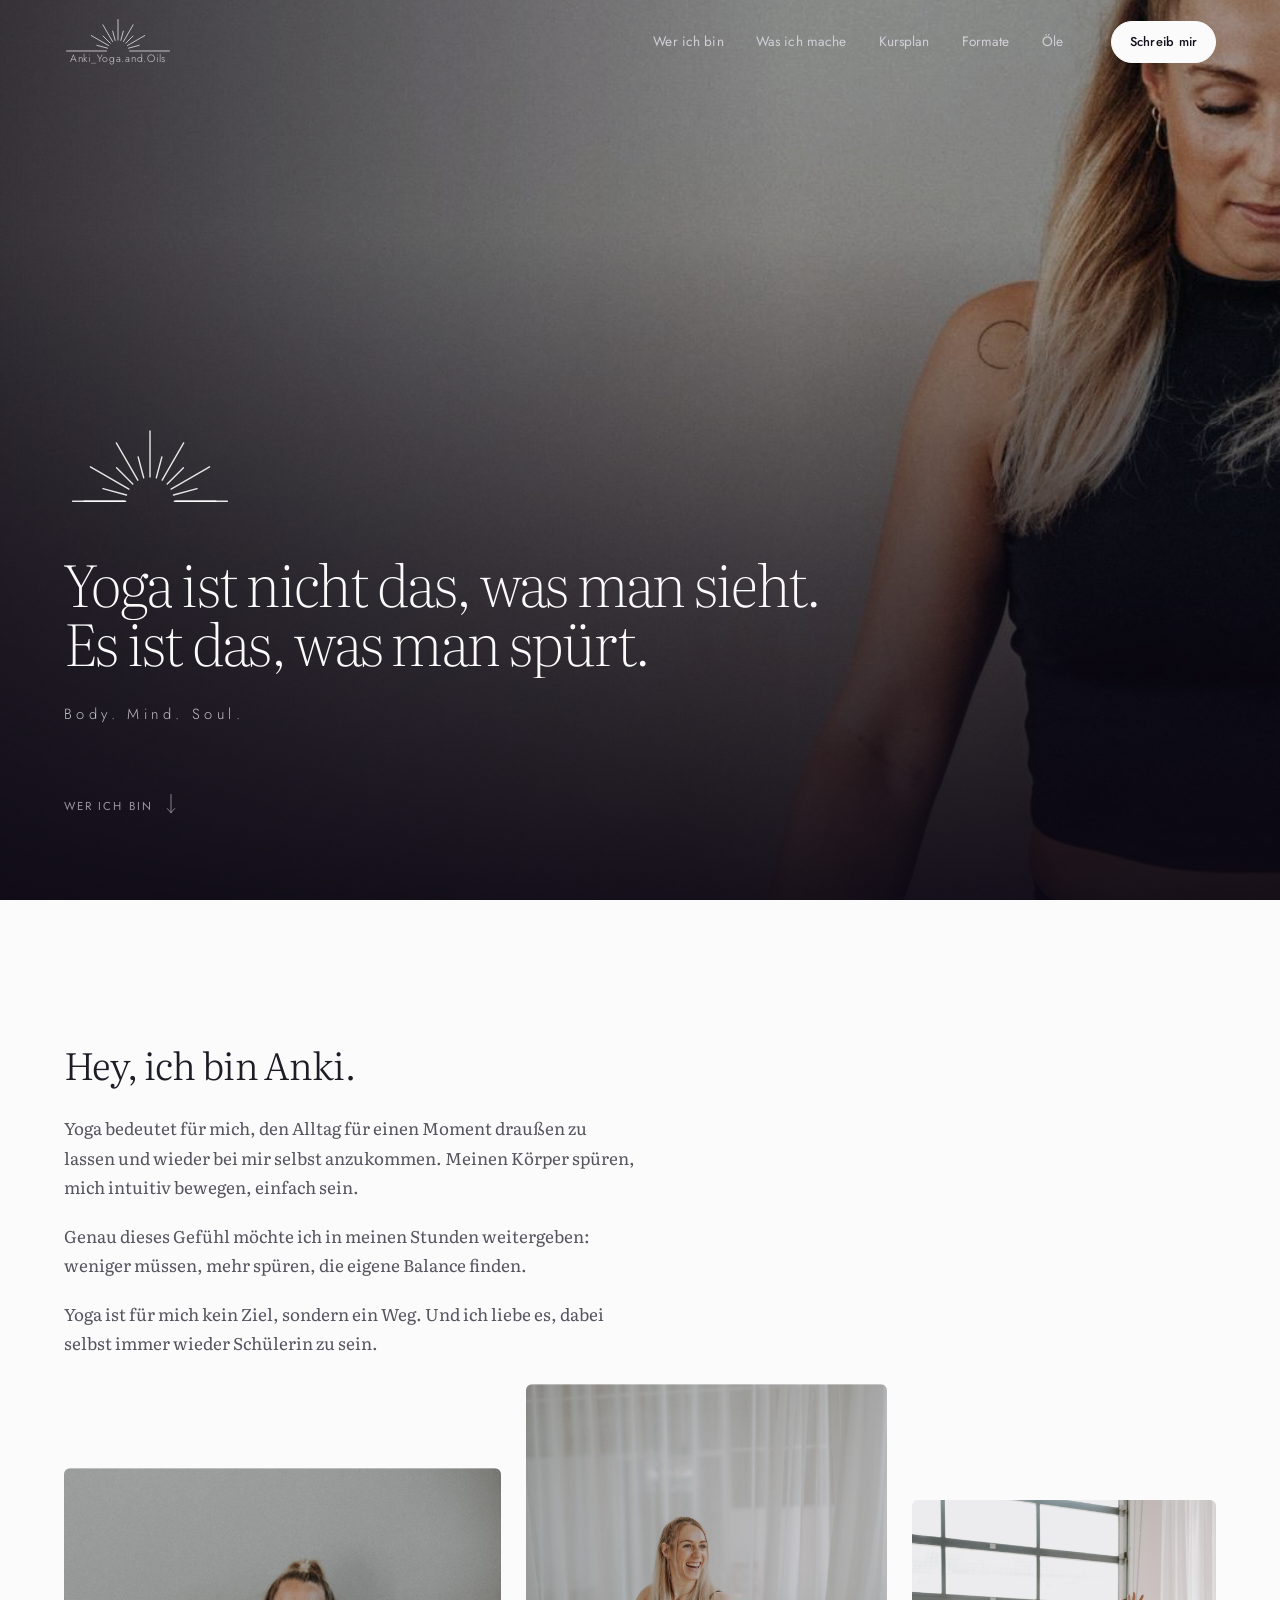
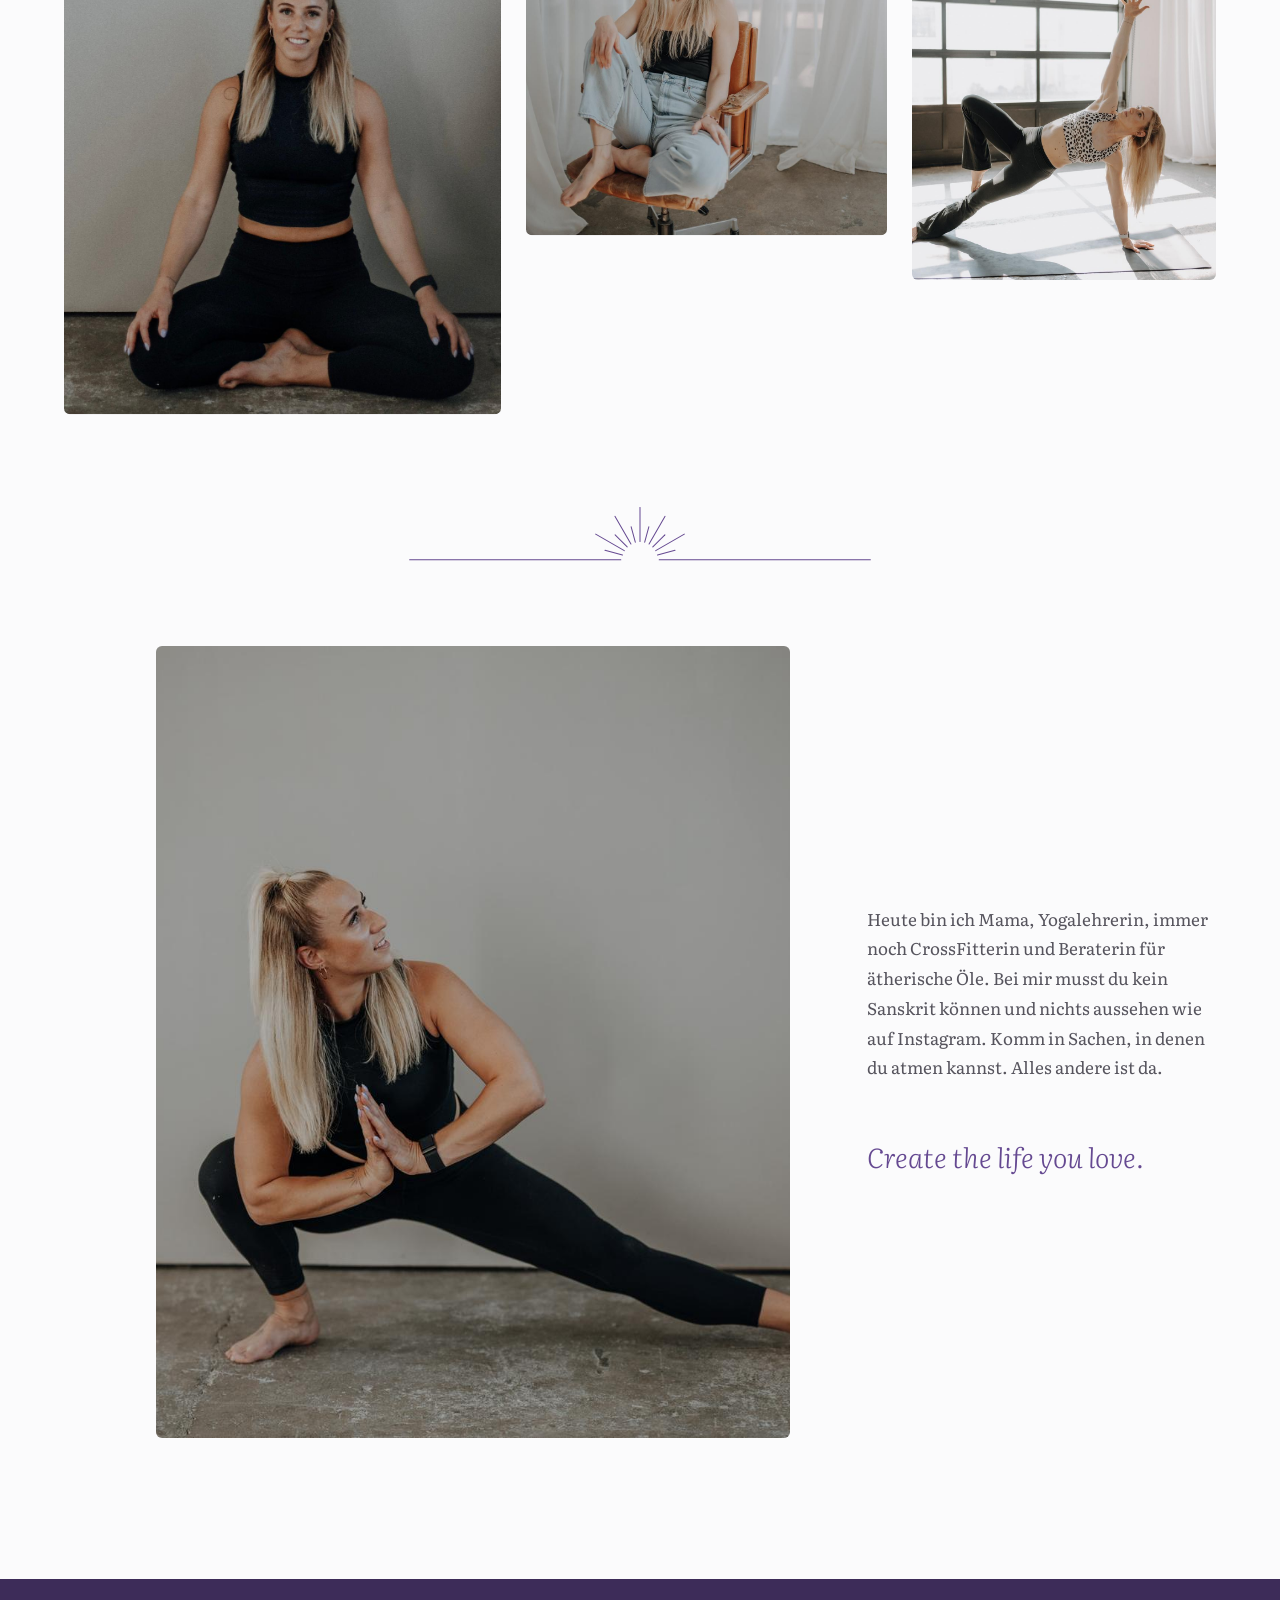
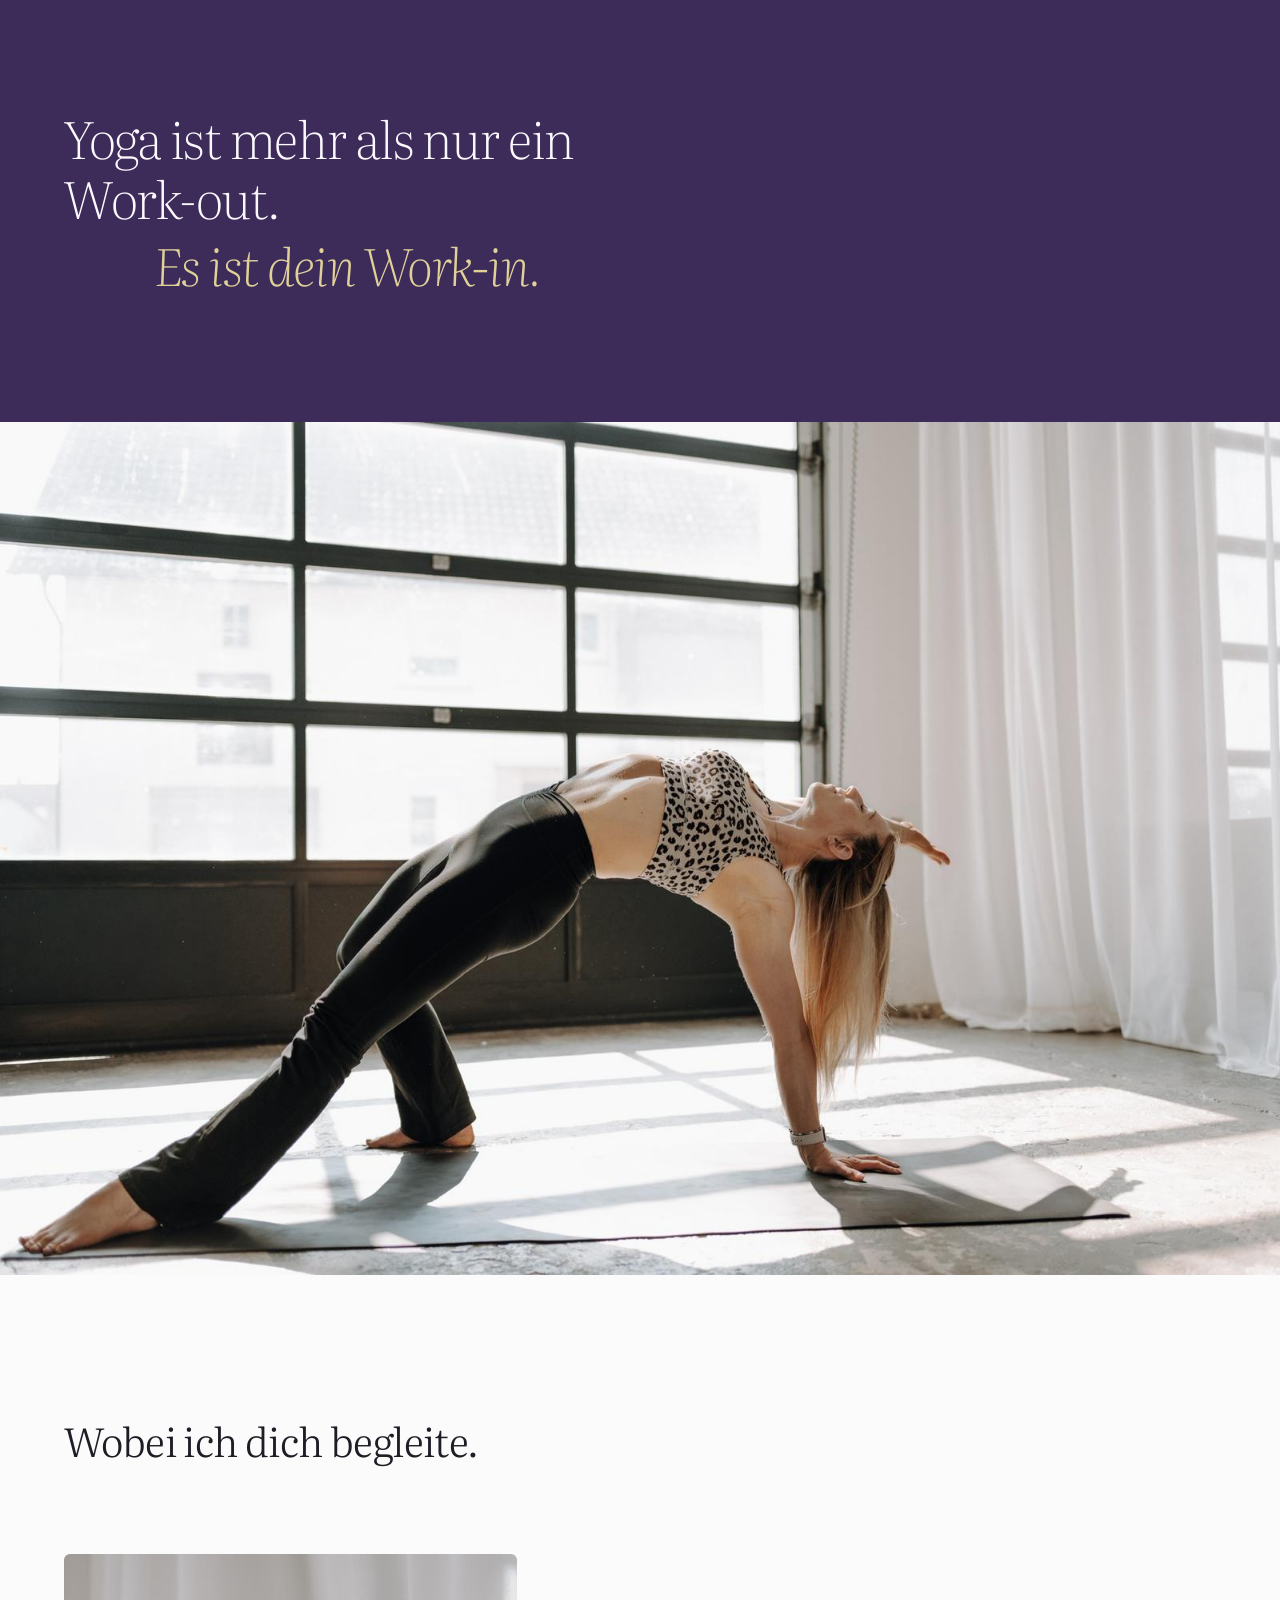
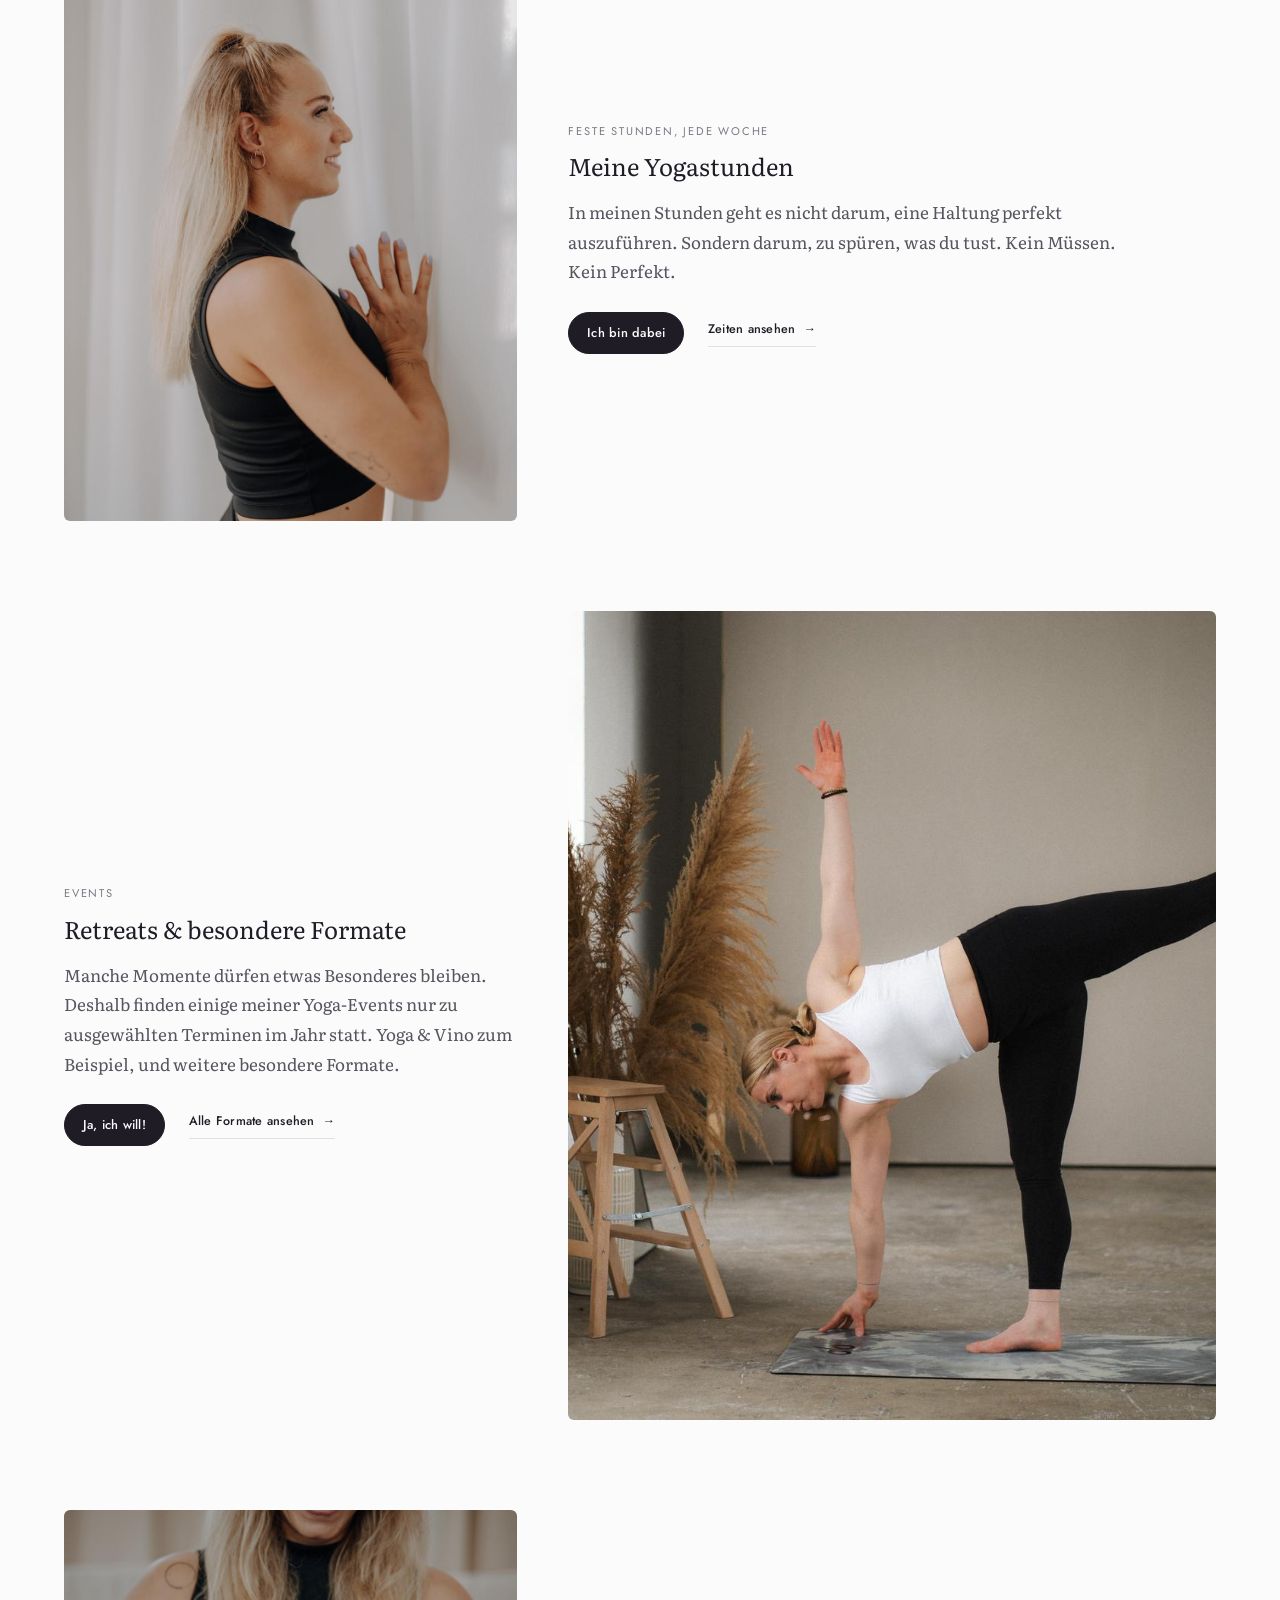
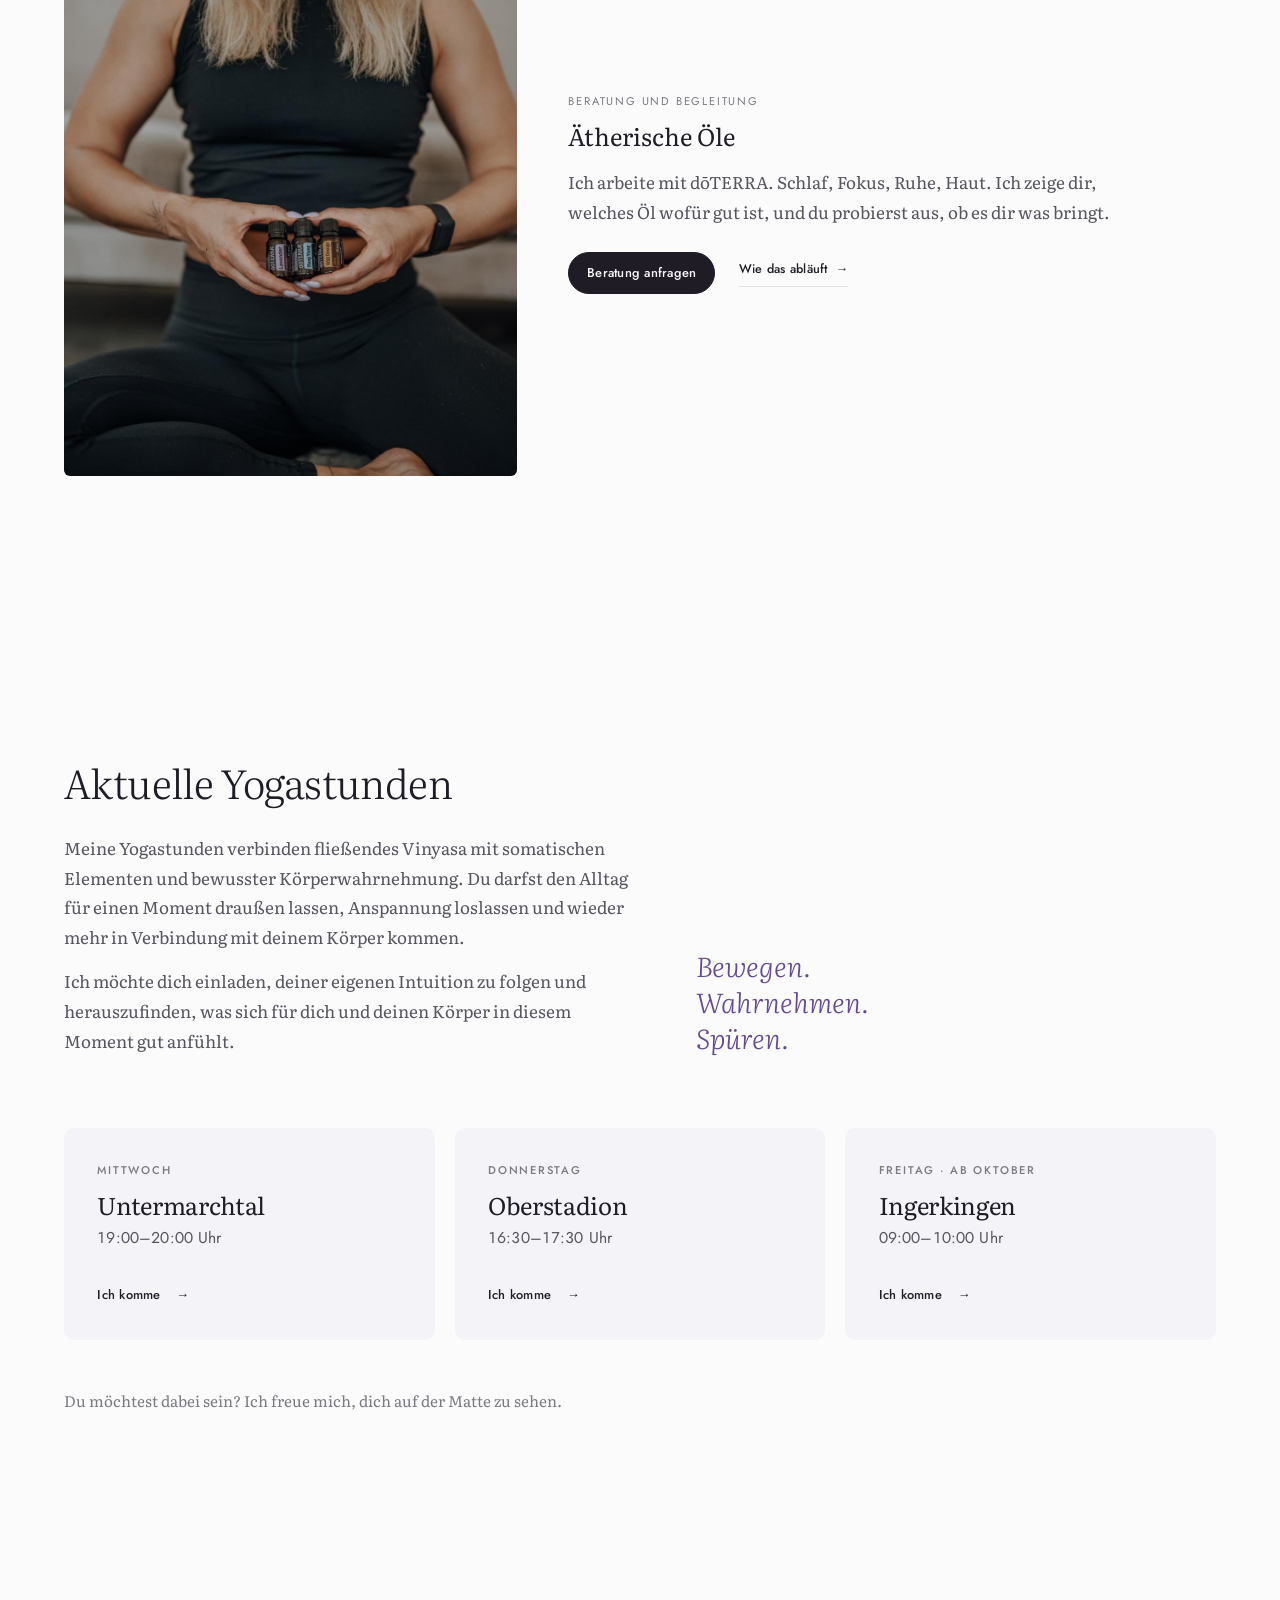
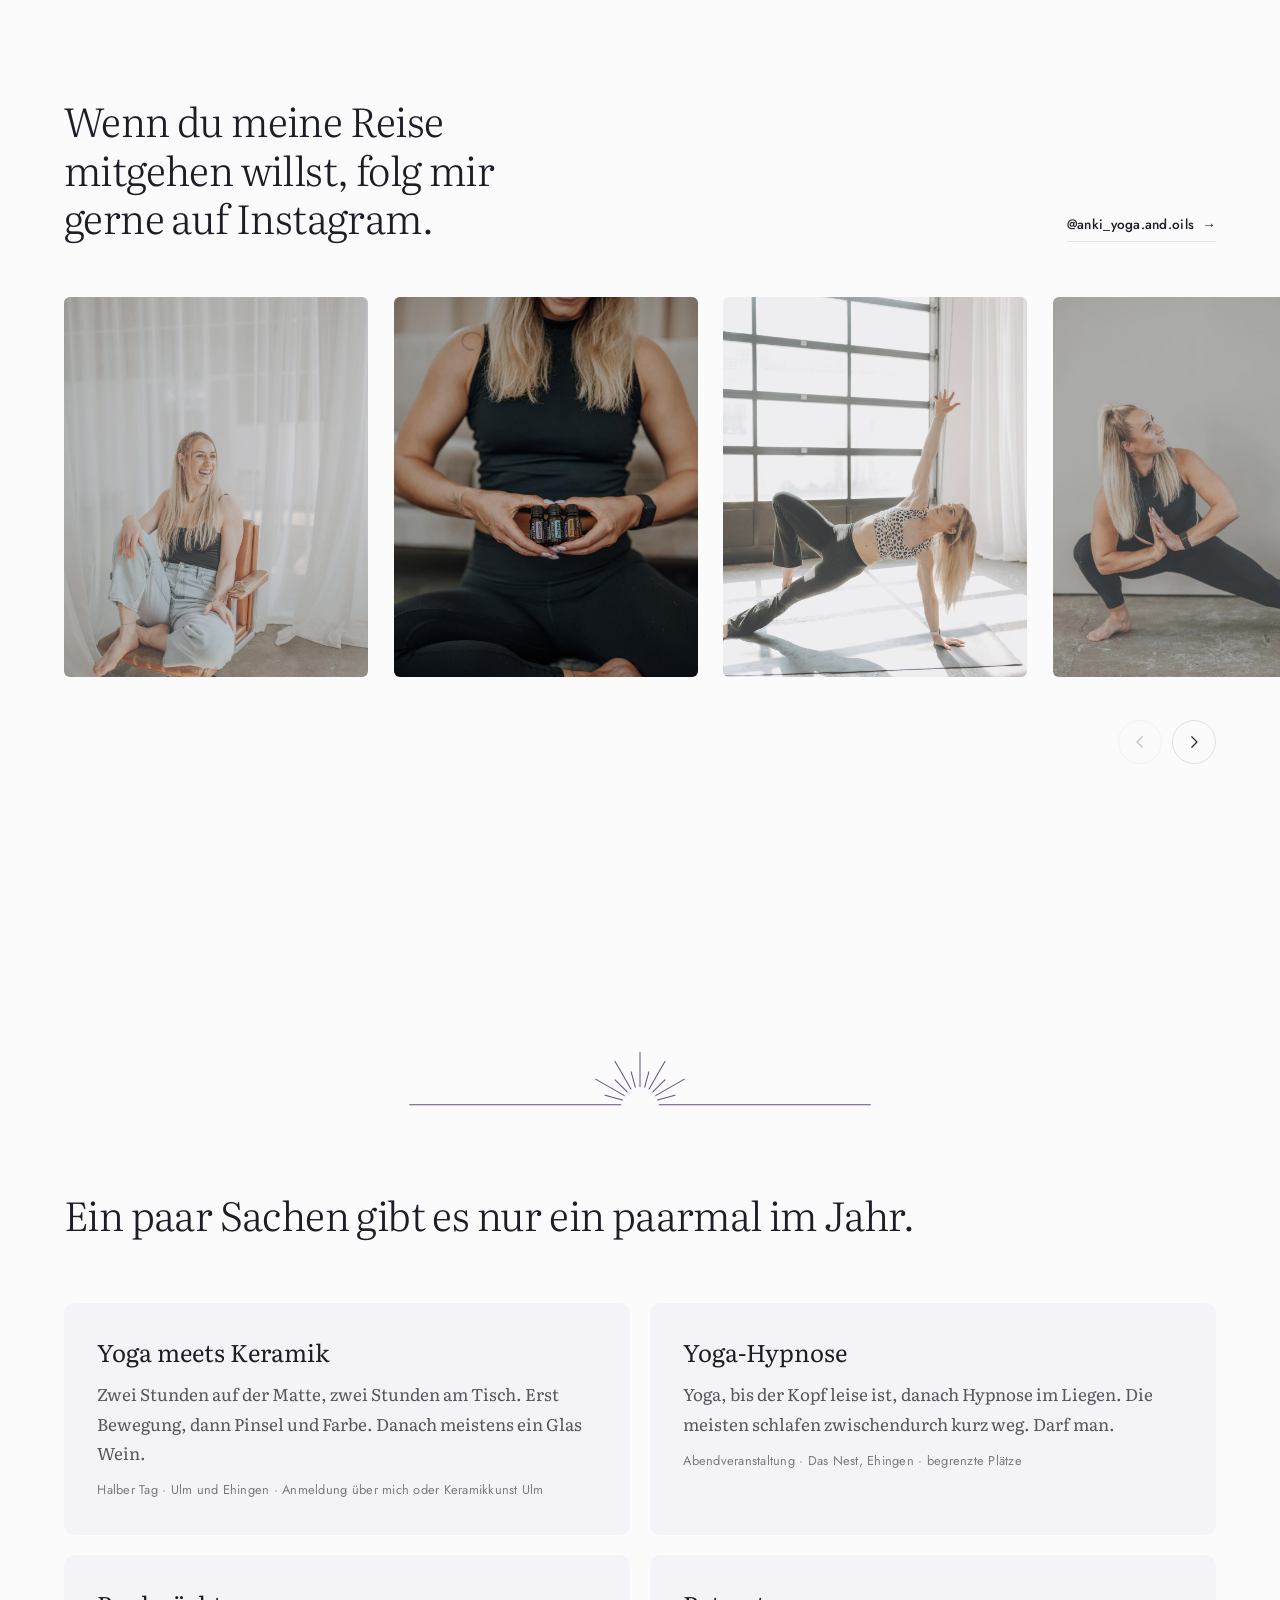
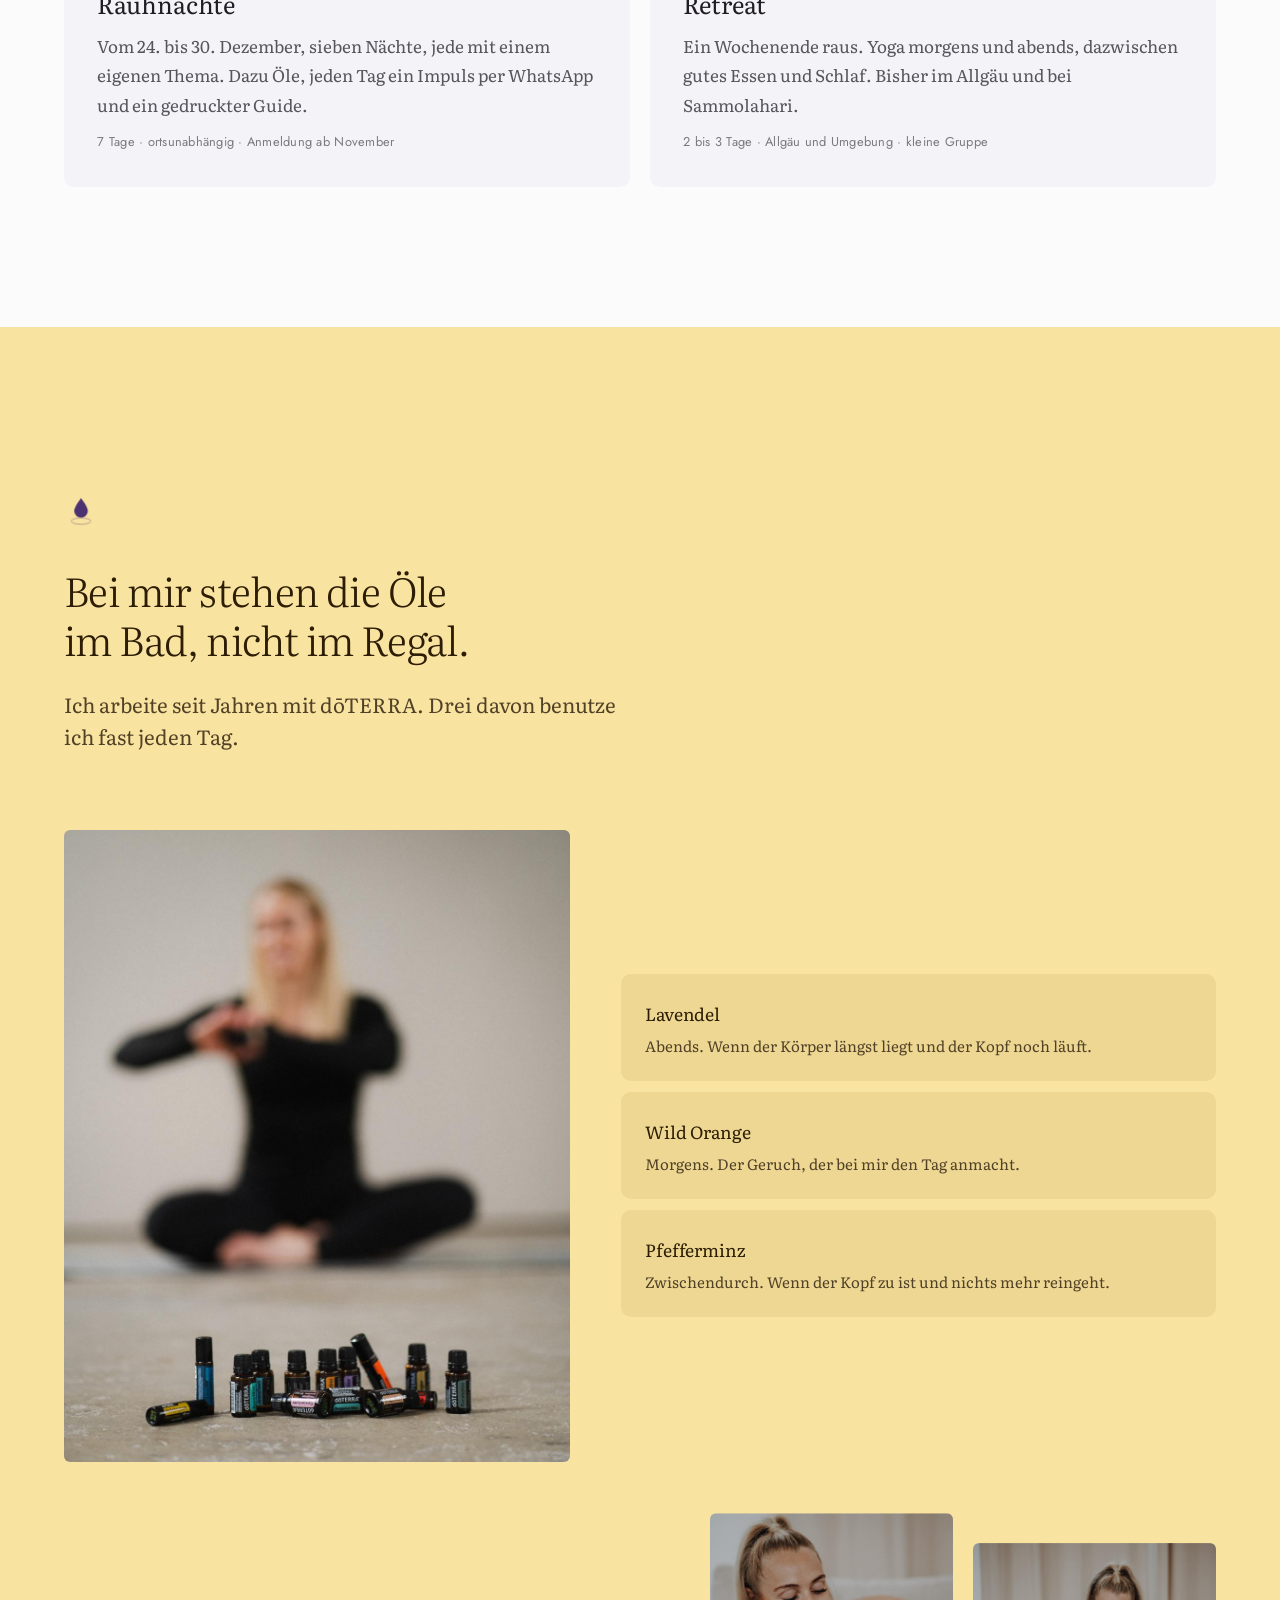
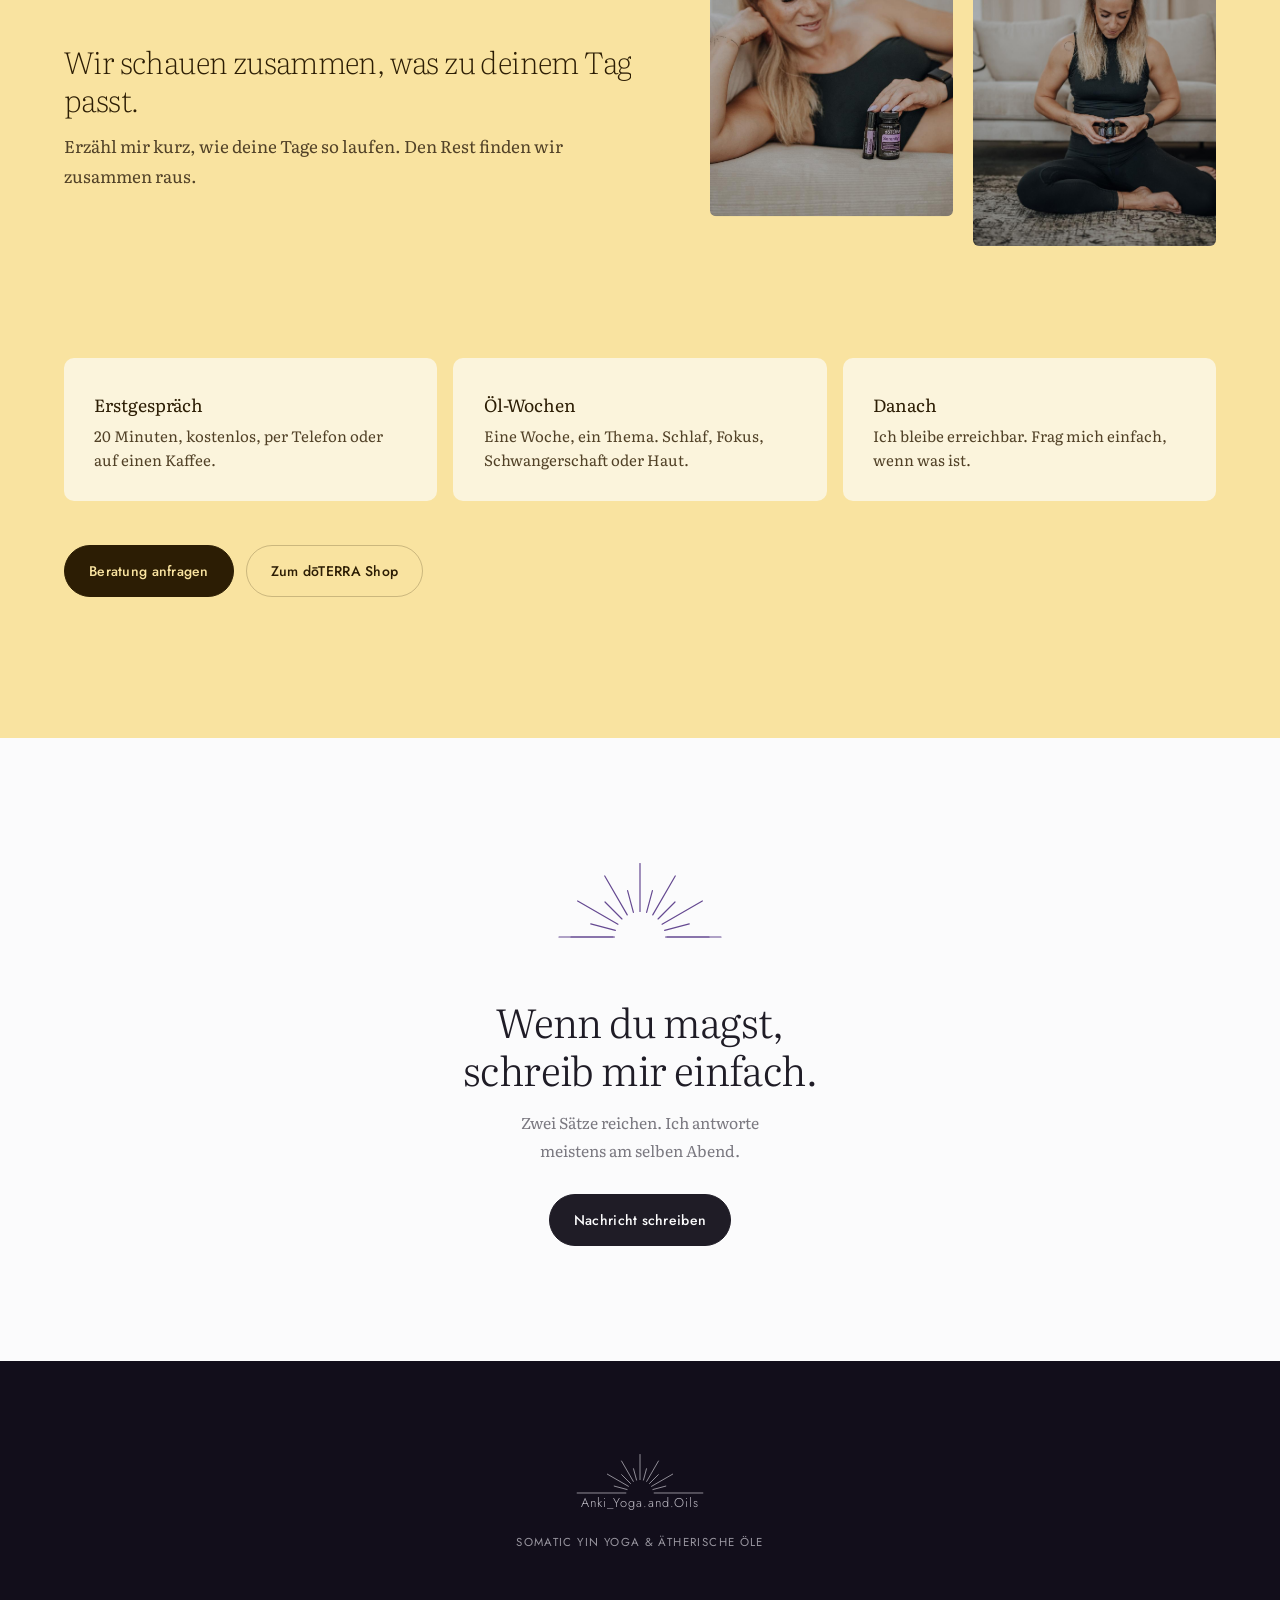
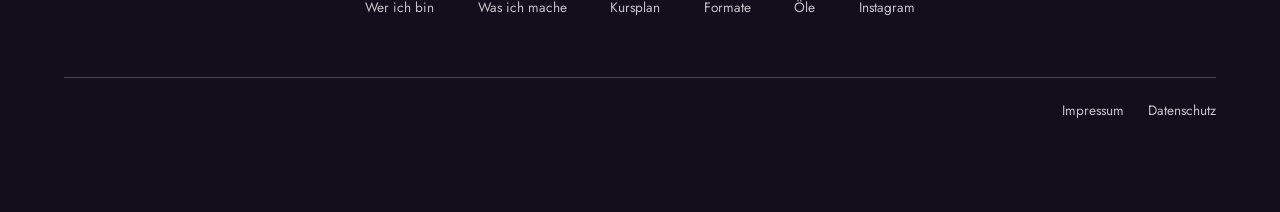
==== commit 8d897532: "Die drei Wörter im Kursplan tragen Farbe, der Hero passt aufs Telefon "Bewegen. Wahrnehmen. Spüren."" ====
--- a/index.html
+++ b/index.html
@@ -351,8 +351,12 @@
       </p>
     </div>
 
-    <p class="schedule__triad" data-reveal>
-      <span>Bewegen.</span><span>Wahrnehmen.</span><span>Spüren.</span>
+    <!-- Kein data-reveal, sondern data-wash: die drei Wörter sind eine Abfolge,
+         also kommen sie auch nacheinander. Die Zeilen stehen als <br>, weil der
+         Zerleger die Kinder des Absatzes einsammelt — drei <span> würden dabei
+         zu einem einzigen Wort verschmelzen. -->
+    <p class="schedule__triad" data-wash>
+      Bewegen.<br>Wahrnehmen.<br>Spüren.
     </p>
   </div>
 
--- a/assets/css/style.css
+++ b/assets/css/style.css
@@ -58,8 +58,13 @@
 
   /* Die Hero-Headline sind zwei gleich gebaute Sätze. Die Parallele wirkt
      nur, wenn beide gleich umbrechen — deshalb ist die Stufe so gewählt,
-     dass ab Tablet je ein Satz auf eine Zeile passt. */
-  --step-hero:  clamp(2rem, 4.6vw, 3.6rem);
+     dass ab Tablet je ein Satz auf eine Zeile passt.
+     Die Untergrenze liegt bei 1,75rem statt 2rem: bei 32 px blieb am Telefon
+     von beiden Sätzen je ein letztes Wort allein auf einer Zeile — „man
+     sieht." und „spürt." standen als Waisen da, vier Zeilen für zwei Sätze.
+     Bei 28 px passt der zweite Satz auf eine Zeile und der erste bricht
+     sauber in der Mitte. */
+  --step-hero:  clamp(1.75rem, 4.6vw, 3.6rem);
   --step-said:  clamp(1.6rem, 3.2vw, 2.5rem);
   --step-h3:    clamp(1.2rem, 1.9vw, 1.5rem);
   --step-lead:  clamp(1.08rem, 0.98rem + 0.45vw, 1.28rem);
@@ -284,11 +289,17 @@
    jedes Mal mit einer anderen Aufgabe. */
 
 .sun { height: auto; overflow: visible; }
+/* Kein vector-effect: non-scaling-stroke. Es hält zwar die Strichstärke über
+   alle Größen gleich, macht aber die Zeichen-Animation kaputt: Chrome misst
+   das Strichmuster dann im Geräteraum, während pathLength="1" im Nutzerraum
+   normiert. Aus dem einen wachsenden Strich werden dadurch ein Dutzend
+   winziger Striche — die Sonne baut sich gesprenkelt auf und steht erst am
+   Ende richtig da. Deshalb Strichstärken in Nutzereinheiten, pro Sonne so
+   gewählt, dass sie gerendert wieder auf ihrem alten Wert landen. */
 .sun path {
   fill: none;
   stroke: currentColor;
   stroke-linecap: round;
-  vector-effect: non-scaling-stroke;
 }
 
 /* (a) In der Leiste ist die Sonne einfach ihr Logo. Alle Striche haben
@@ -298,12 +309,12 @@
    Schriftzugs endet. Kein Prozentwert: ein SVG ohne feste Breite bläht sonst
    die Rasterspalte auf ihre Standardgröße von 300 px auf. */
 .sun--progress { width: clamp(96px, 8.6vw, 108px); display: block; }
-.sun--progress path { stroke-width: 1.1px; opacity: 0.9; }
+.sun--progress path { stroke-width: 1.22; opacity: 0.9; }
 /* Dunkle Haarlinien auf Weiß wirken kräftiger als helle auf Schwarz, obwohl
    sie gleich breit sind. In der hellen Leiste deshalb minimal dünner, damit
    das Logo beim Scrollen nicht plötzlich fetter aussieht. */
 .nav.is-stuck .sun--progress path,
-.nav.is-panel .sun--progress path { stroke-width: 0.9px; }
+.nav.is-panel .sun--progress path { stroke-width: 1; }
 
 /* (b) Im Hero geht die Sonne auf, während man ankommt.
        Erst der Horizont, dann die Strahlen von innen nach außen. */
@@ -312,7 +323,7 @@
   margin-bottom: clamp(1.5rem, 3.5vw, 2.5rem);
   color: oklch(1 0 0 / 0.88);
 }
-.sun--hero path { stroke-width: 1.4px; }
+.sun--hero path { stroke-width: 0.98; }
 .js .sun--hero path { stroke-dasharray: 1; stroke-dashoffset: 1; }
 .js .hero.is-ready .sun--hero .sun__horizon path {
   stroke-dashoffset: 0;
@@ -342,7 +353,7 @@
   max-width: 100%;
   color: var(--accent);
 }
-.sun--line path { stroke-width: 1px; }
+.sun--line path { stroke-width: 0.94; }
 
 /* Derselbe Ablauf wie im Hero: erst laufen die zwei Strahlen aus der Lücke
    nach außen, dann geht die Sonne darüber auf. */
@@ -369,7 +380,7 @@
   margin-inline: auto;
   color: var(--accent);
 }
-.sun--closing path { stroke-width: 1.2px; }
+.sun--closing path { stroke-width: 0.8; }
 .js .sun--closing path { stroke-dasharray: 1; stroke-dashoffset: 1; }
 .js .sun--closing.is-in .sun__horizon path {
   stroke-dashoffset: 0;
@@ -388,7 +399,7 @@
   width: clamp(108px, 12vw, 132px);
   color: var(--fg);
 }
-.sun--footer path { stroke-width: 1.1px; opacity: 0.9; }
+.sun--footer path { stroke-width: 1; opacity: 0.9; }
 
 /* ---------- 5 · BILDER ----------
    Bilder gehen auf wie die Sonne: von unten herein, während das Motiv
@@ -625,6 +636,21 @@
      Am Telefon greift die Spaltenbreite und beide brechen zweizeilig um —
      dann aber beide gleich, weil sie fast gleich lang sind. */
   max-width: 18em;
+  /* Wo doch umgebrochen wird, sollen die Zeilen gleich lang sein statt die
+     letzte fast leer zu lassen. */
+  text-wrap: balance;
+}
+
+/* Zwei große Zeilen vertragen einen engen Durchschuss. Drei umgebrochene am
+   Telefon nicht mehr — dort stehen die Zeilen sonst aufeinander. */
+@media (max-width: 38rem) {
+  .hero__said { line-height: 1.12; }
+}
+/* Auf den schmalsten Geräten passt „Es ist das, was man spürt." bei 28 px nicht
+   mehr auf eine Zeile und „spürt." steht wieder allein. Zwei Punkt kleiner, und
+   der Satz bleibt zusammen. */
+@media (max-width: 22rem) {
+  .hero__said { font-size: 1.55rem; }
 }
 
 /* Drei Wörter, kein Satz. Kursiv gesetzt läse sich das wie ein Nachsatz zur
@@ -929,25 +955,18 @@
 .schedule__intro .said { margin-bottom: clamp(0.4rem, 1vw, 0.75rem); }
 
 /* Ihre drei Wörter, jedes auf einer eigenen Zeile. Untereinander liest man sie
-   als drei Schritte; in einer Zeile waren sie ein Absatz, der mitlief. Der
-   Strich darüber ist der einzige Farbpunkt in dieser Sektion und genau 2rem
-   breit — eine Markierung, keine Trennung. */
+   als drei Schritte; in einer Zeile waren sie ein Absatz, der mitlief.
+   Gesetzt wie „Create the life you love." am Ende der Geschichte: kursiv, in
+   Violett, größer als der Absatz daneben. Der Strich darüber ist damit weg —
+   er war eine Markierung für etwas, das jetzt selbst farbig ist, und zwei
+   Marken für dieselbe Stelle sind eine zu viel. */
 .schedule__triad {
-  display: grid;
-  gap: 0.15rem;
-  padding-top: 1.4rem;
   font-family: var(--font-serif);
-  font-size: var(--step-lead);
+  font-size: clamp(1.25rem, 2.6vw, 1.7rem);
+  font-style: italic;
   font-weight: 300;
-  line-height: 1.4;
-  color: var(--fg-strong);
-  position: relative;
-}
-.schedule__triad::before {
-  content: "";
-  position: absolute; top: 0; left: 0;
-  width: 2rem; height: 1px;
-  background: var(--accent);
+  line-height: 1.32;
+  color: var(--accent);
 }
 
 /* Drei Karten statt einer Tabelle: kein Kopfzeilen-Raster, kein seitliches
@@ -1424,16 +1443,29 @@
               transform 760ms var(--ease),
               margin-bottom 760ms var(--ease);
 }
-.funnel__progress path { stroke-width: 1.3px; }
+/* Diese Sonne wächst von 82 auf 144 px. In Nutzereinheiten würde der Strich
+   dabei mitwachsen, also läuft er in derselben Zeit gegen — gerendert bleibt
+   er über die ganze Bewegung bei 1,3 px. */
+.funnel__progress path {
+  stroke-width: 1.9;
+  transition: stroke-width 760ms var(--ease);
+}
+.funnel__sheet.is-done .funnel__progress path { stroke-width: 1.08; }
 
 /* Die Strahlen kommen schrittweise dazu, von innen nach außen. Zusätzlich zum
-   Zeichnen eine Blende, sonst setzt jeder Strahl mit einer harten Spitze ein. */
+   Zeichnen eine Blende, sonst setzt jeder Strahl mit einer harten Spitze ein.
+   Die Strichstärke steht hier noch einmal, obwohl sie oben schon überblendet
+   wird: dieses Kürzel ersetzt die Regel darüber vollständig. Ohne die Zeile
+   springt der Strich der Strahlen sofort auf den kleinen Wert, während die
+   Sonne erst noch wächst — sie würde beim Aufgehen kurz ausfransen. Die
+   Verzögerung steht pro Eintrag statt in transition-delay, sonst käme die
+   Strichstärke bei den äußeren Strahlen 210 ms zu spät. */
 .js .funnel__progress .sun__rays path {
   stroke-dasharray: 1; stroke-dashoffset: 1;
   opacity: 0;
-  transition: stroke-dashoffset 700ms var(--ease-soft),
-              opacity 480ms var(--ease-soft);
-  transition-delay: var(--d, 0ms);
+  transition: stroke-dashoffset 700ms var(--ease-soft) var(--d, 0ms),
+              opacity 480ms var(--ease-soft) var(--d, 0ms),
+              stroke-width 760ms var(--ease);
 }
 /* Schritt 1: nur der Horizont — zwei Striche, die Sonne steht noch darunter.
    Schritt 2: der Fächer geht auf, licht besetzt, aber über die ganze Breite.
@@ -1443,7 +1475,7 @@
   stroke-dashoffset: 0; opacity: 1;
 }
 .js .funnel__progress .sun__check {
-  stroke-width: 2px;
+  stroke-width: 1.67;
   stroke-dasharray: 1; stroke-dashoffset: 1;
   opacity: 0;
 }
@@ -1462,8 +1494,15 @@
               opacity 160ms linear 700ms;
 }
 /* Auf der Bestätigung ist alles mittig — der Satz, der Knopf, und dann darf
-   die Überschrift nicht als einzige links kleben bleiben. */
-.funnel__sheet.is-done .funnel__title { text-align: center; }
+   die Überschrift nicht als einzige links kleben bleiben.
+   Der rechte Rand fällt dabei weg: er hält sonst Platz für das Kreuz frei,
+   und 40 px Luft auf nur einer Seite verschieben eine zentrierte Zeile um
+   20 px nach links. Auf der Bestätigung steht die Überschrift ohnehin tief
+   genug, das Kreuz ist ihr nicht im Weg. */
+.funnel__sheet.is-done .funnel__title {
+  text-align: center;
+  margin-right: 0;
+}
 
 .funnel__title {
   margin: 0.5rem 2.5rem clamp(1.1rem, 3vw, 1.5rem) 0;
@@ -1482,6 +1521,19 @@
 /* Beide Schritte liegen im selben Sheet. `.form` setzt display: grid —
    das schlägt das hidden-Attribut, deshalb hier ausdrücklich abschalten. */
 .funnel__pane[hidden] { display: none; }
+
+/* Ein Schritt ist eine eigene Spalte. Ohne eigenes Raster hatte er gar keine
+   Abstände: der Knopf saß direkt auf dem Unterstrich des Textfelds und
+   „Zurück" klebte am Knopf. Der Abstand von .form greift nur zwischen den
+   Schritten, nicht in ihnen — deshalb hier noch einmal.
+   Bewusst nur .form__step und nicht .funnel__pane.form__step: sonst schlägt
+   die Regel das display: none der versteckten Schritte. */
+.form__step { display: grid; gap: 1.1rem; }
+/* Der Knopf schließt den Schritt ab, statt ihn fortzusetzen — er braucht mehr
+   Luft nach oben als zwei Felder untereinander. */
+.form__step > .btn { margin-top: 0.65rem; }
+/* Zurück und der Hinweis stehen unter dem Knopf, nicht an ihm. */
+.form__step > .funnel__foot { margin-top: 0.15rem; }
 
 /* Drei anfassbare Flächen statt Zeilen mit Trennstrichen. Versalien und
    Haarlinien waren der Grund, warum der Funnel wie ein Formular im
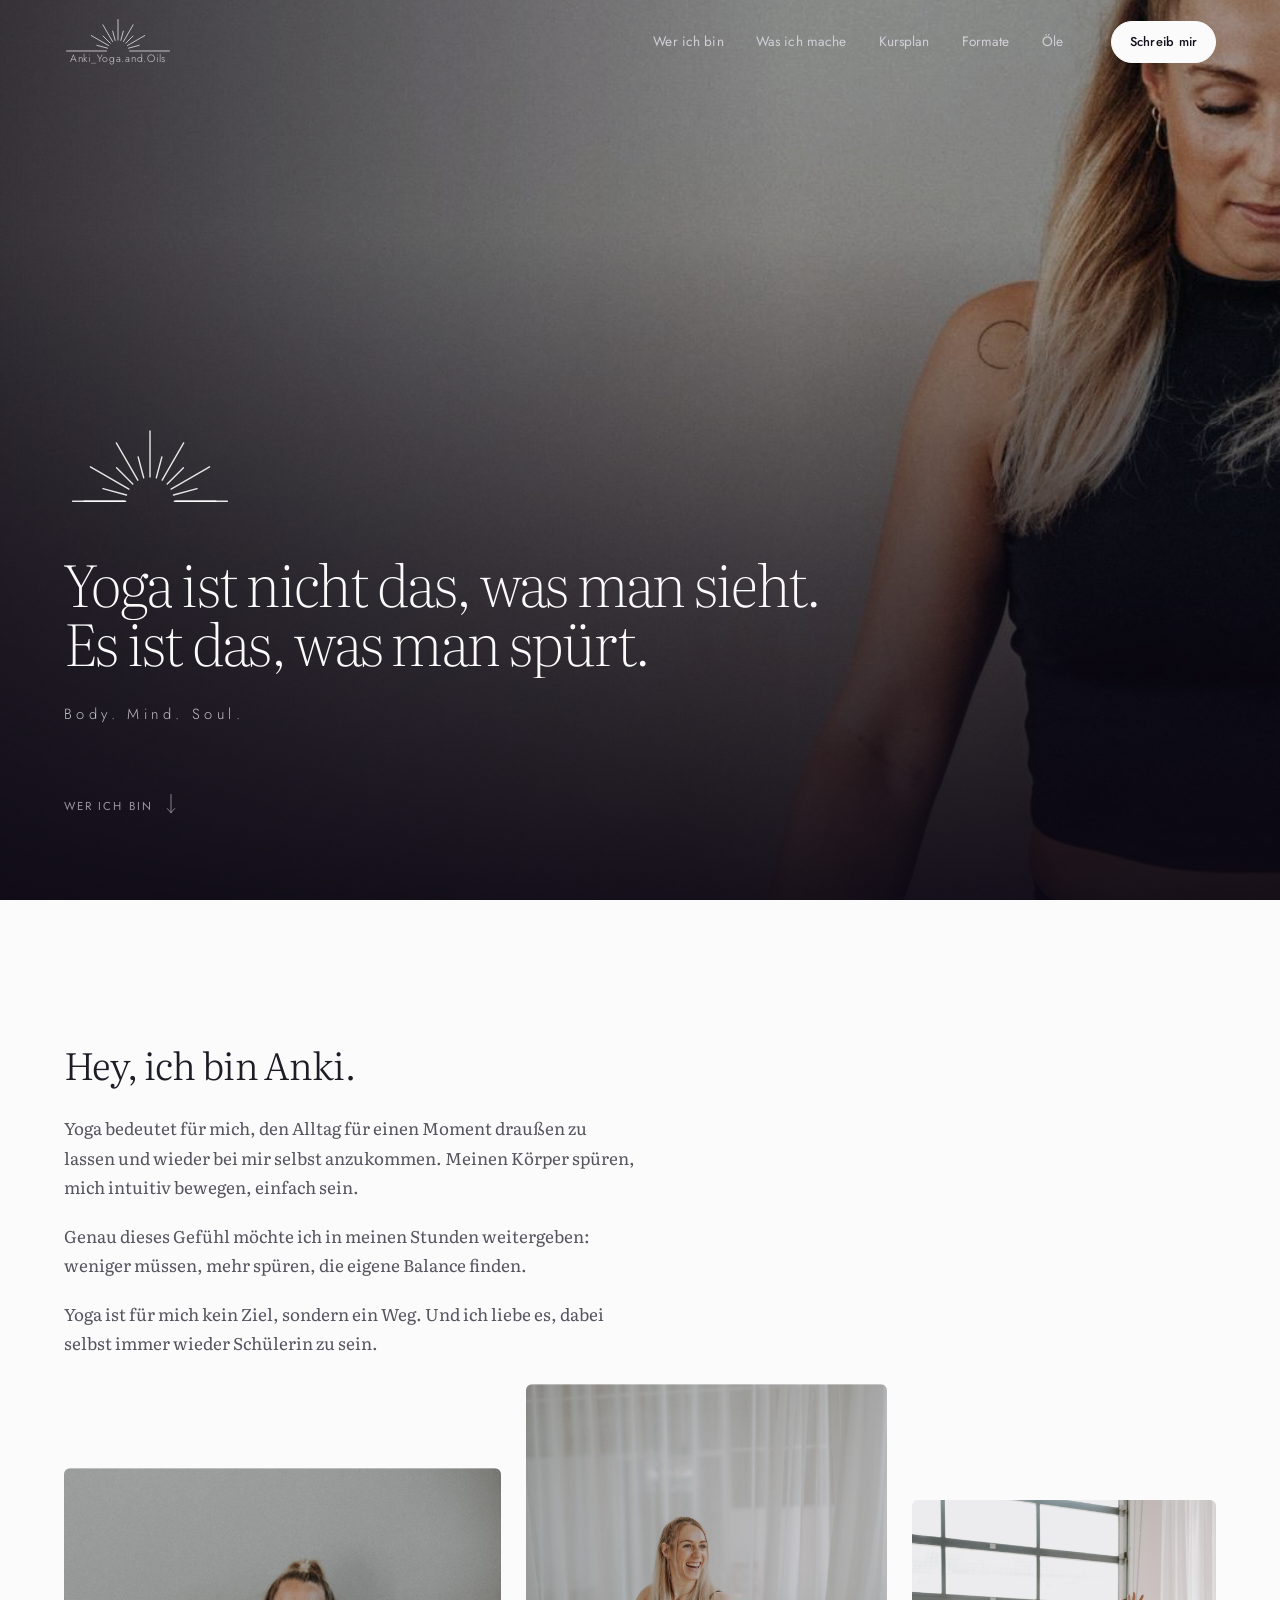
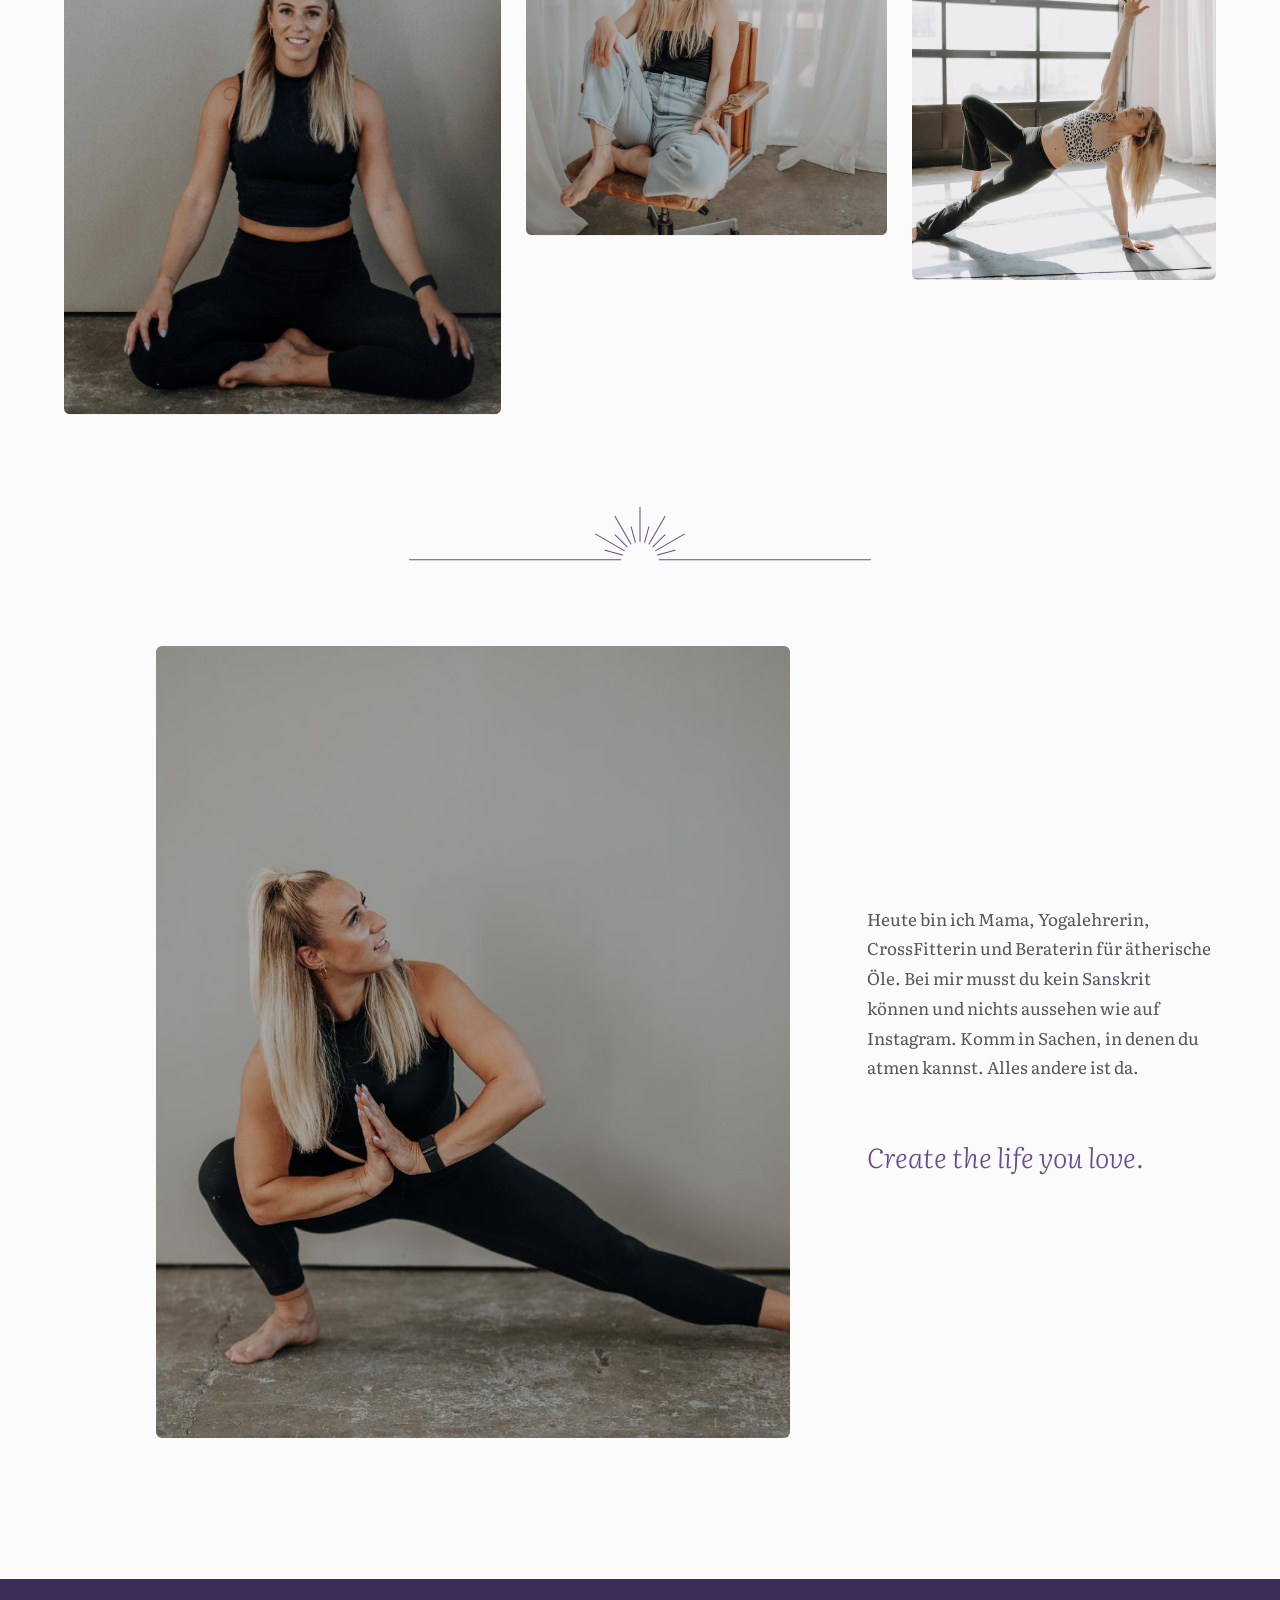
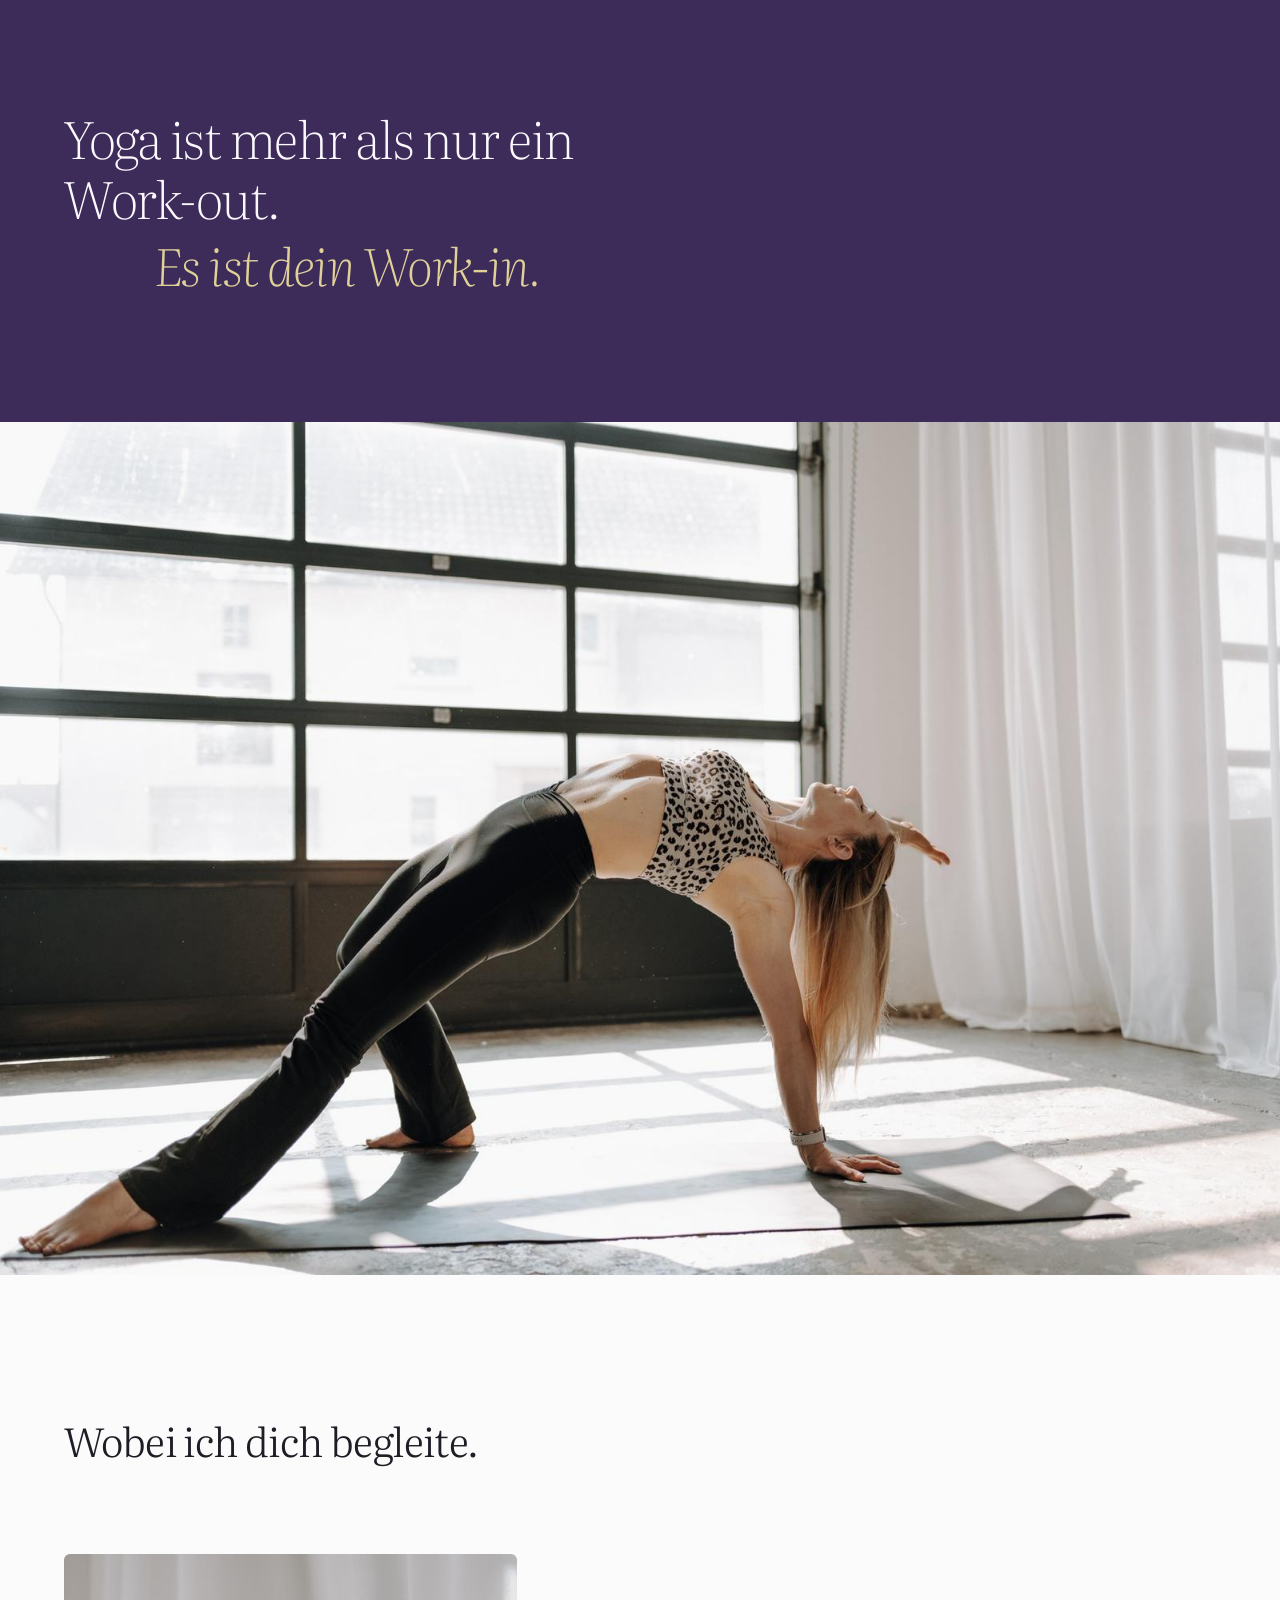
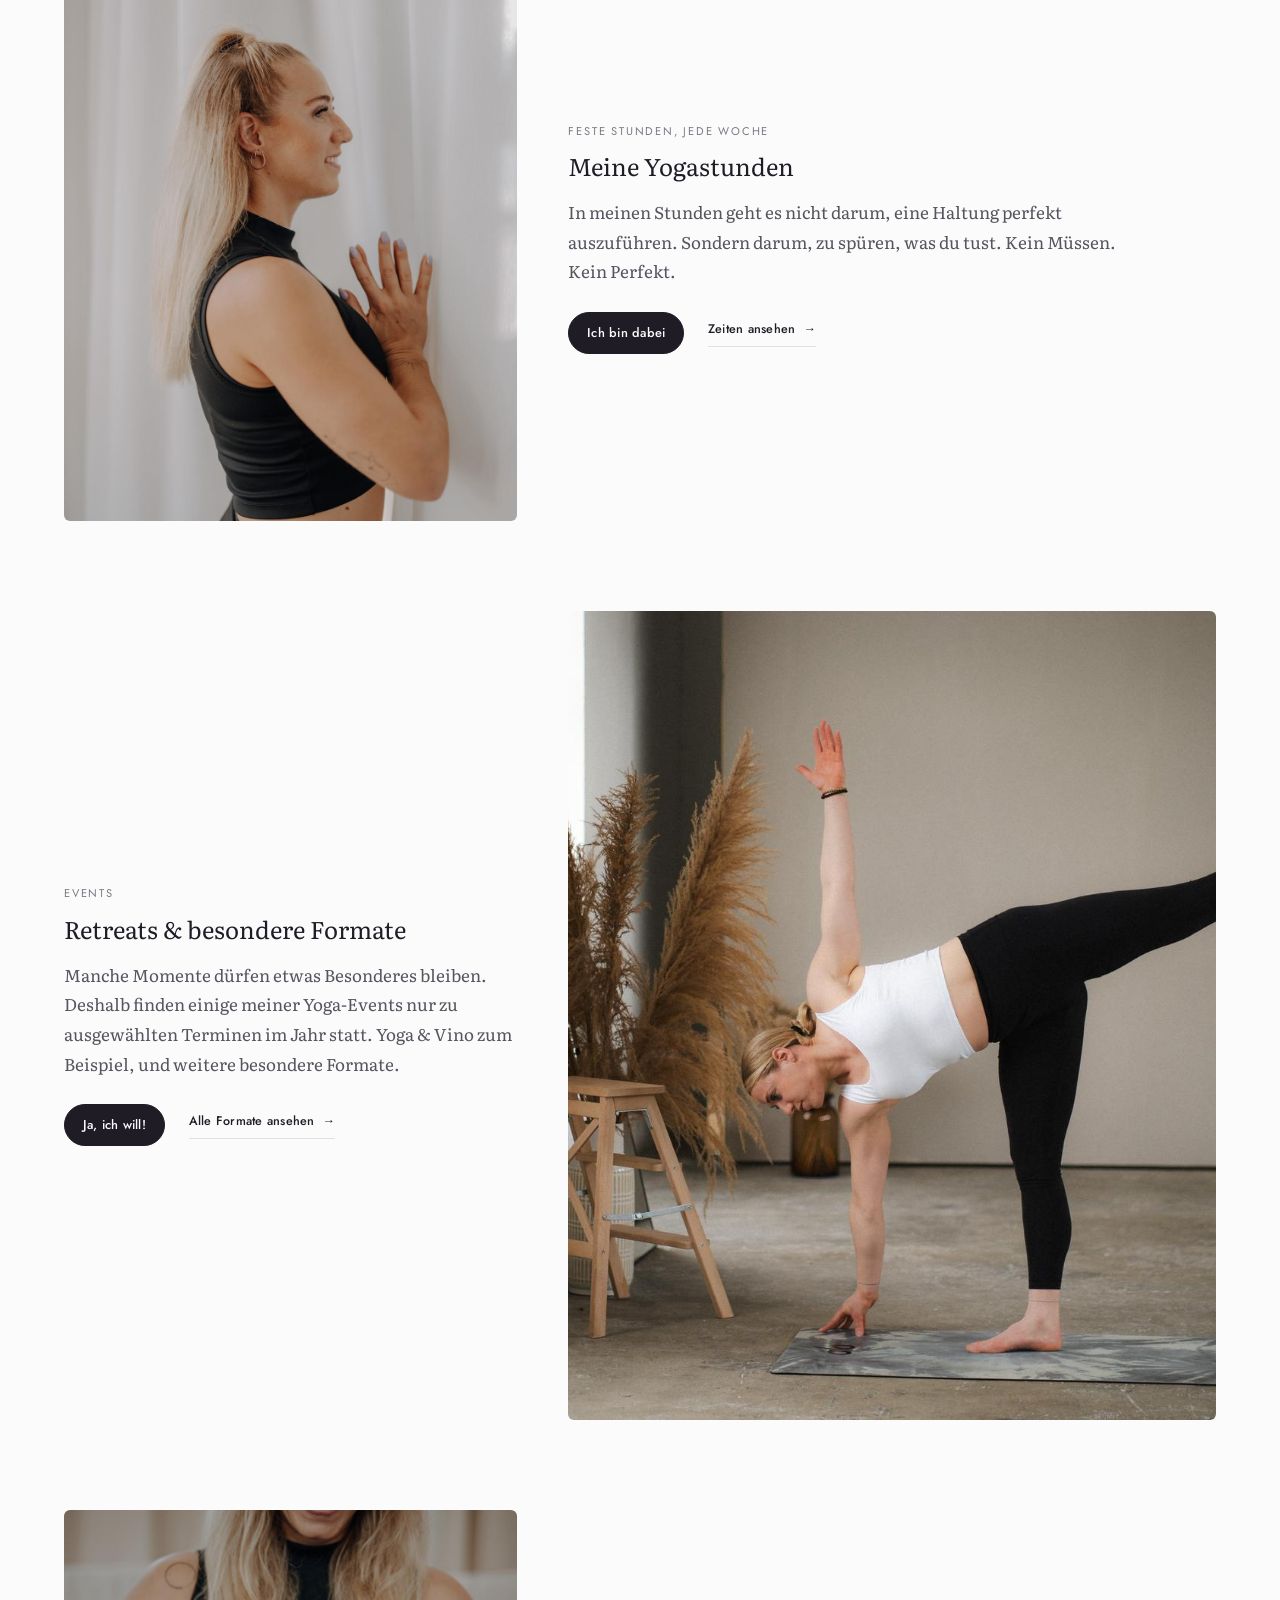
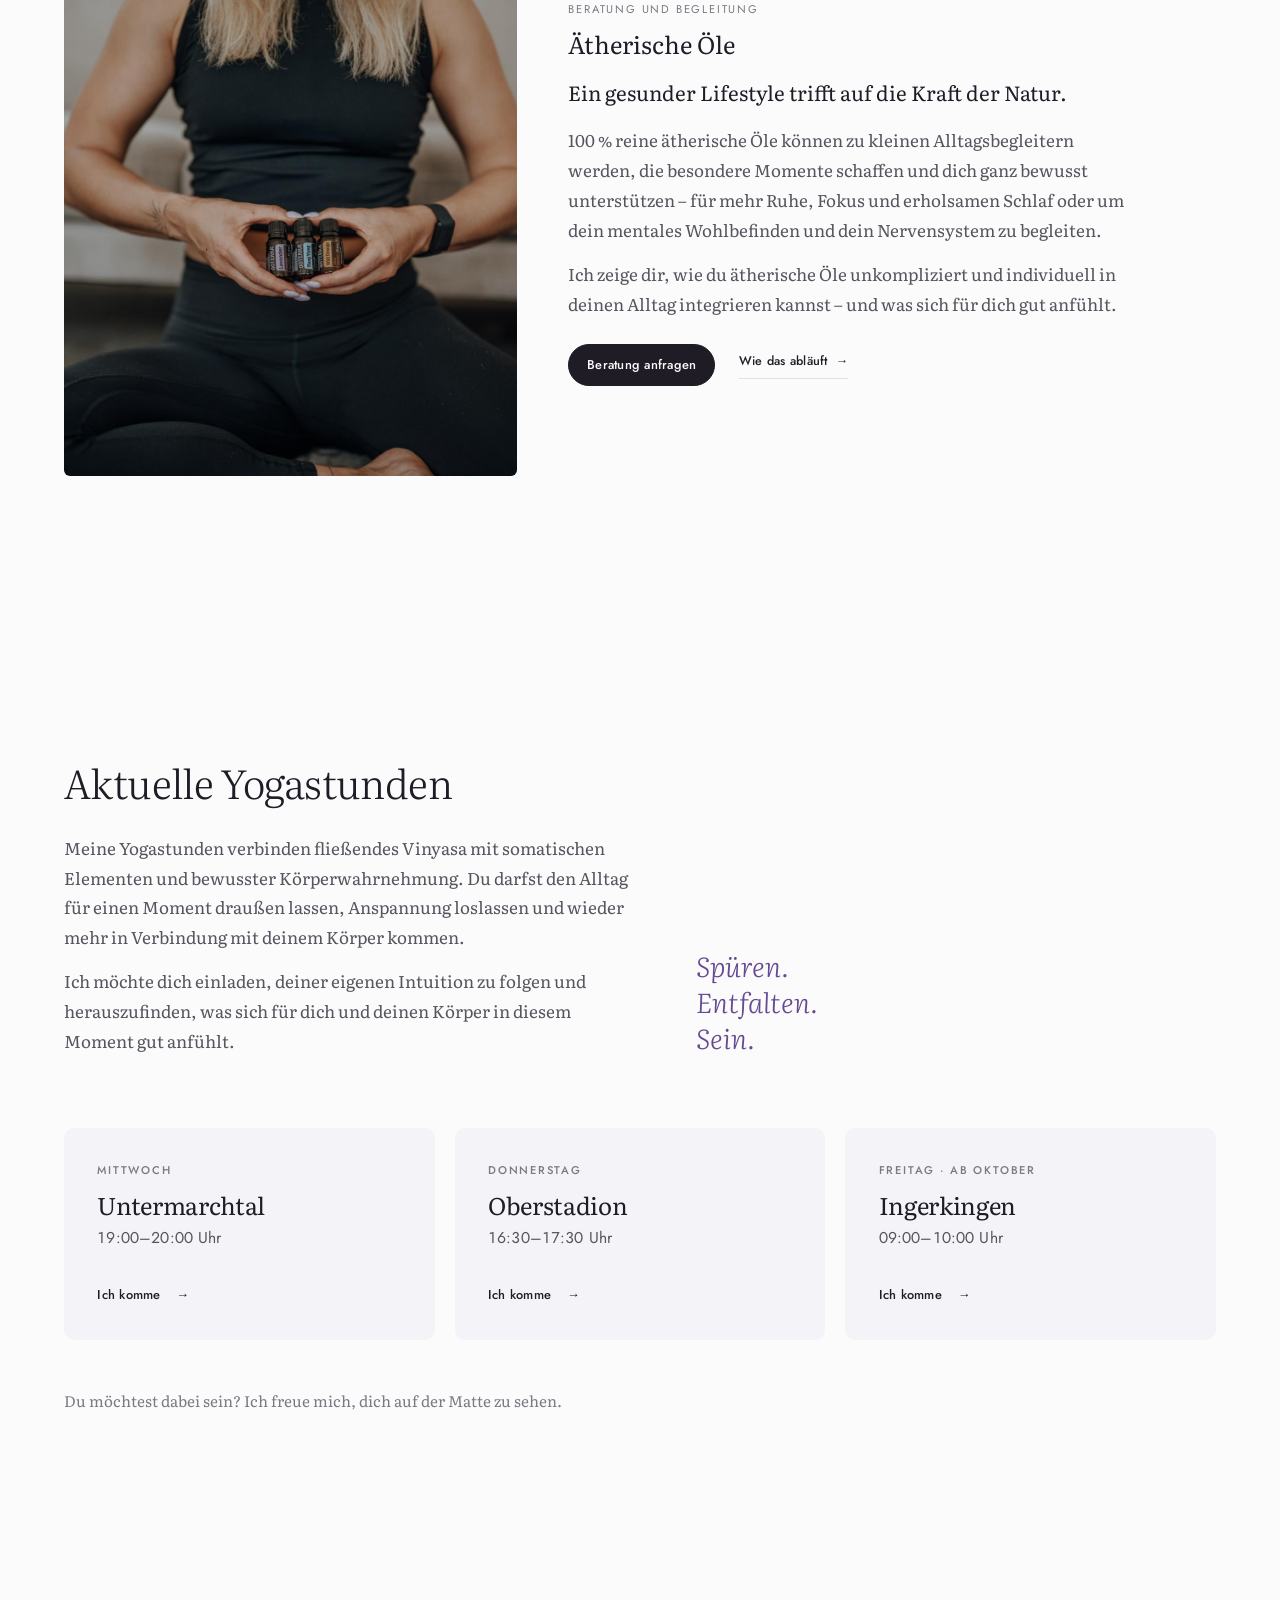
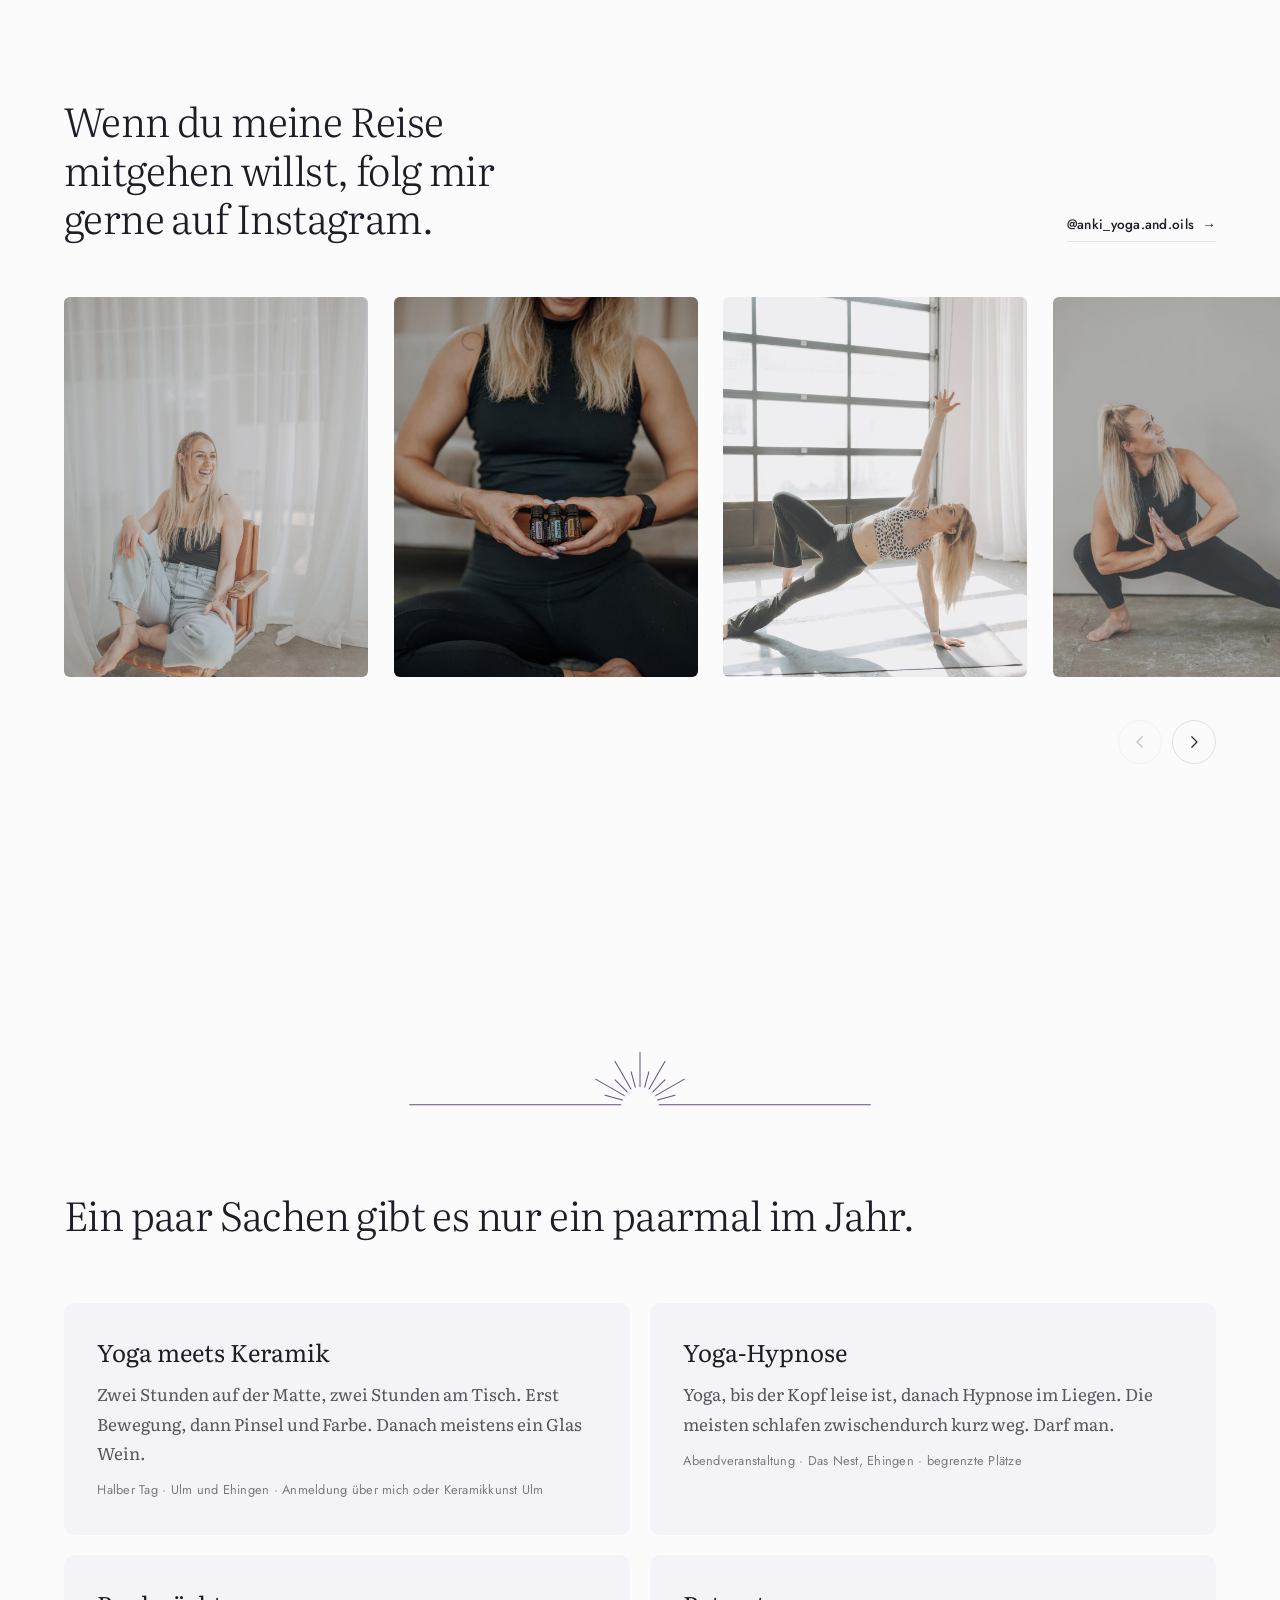
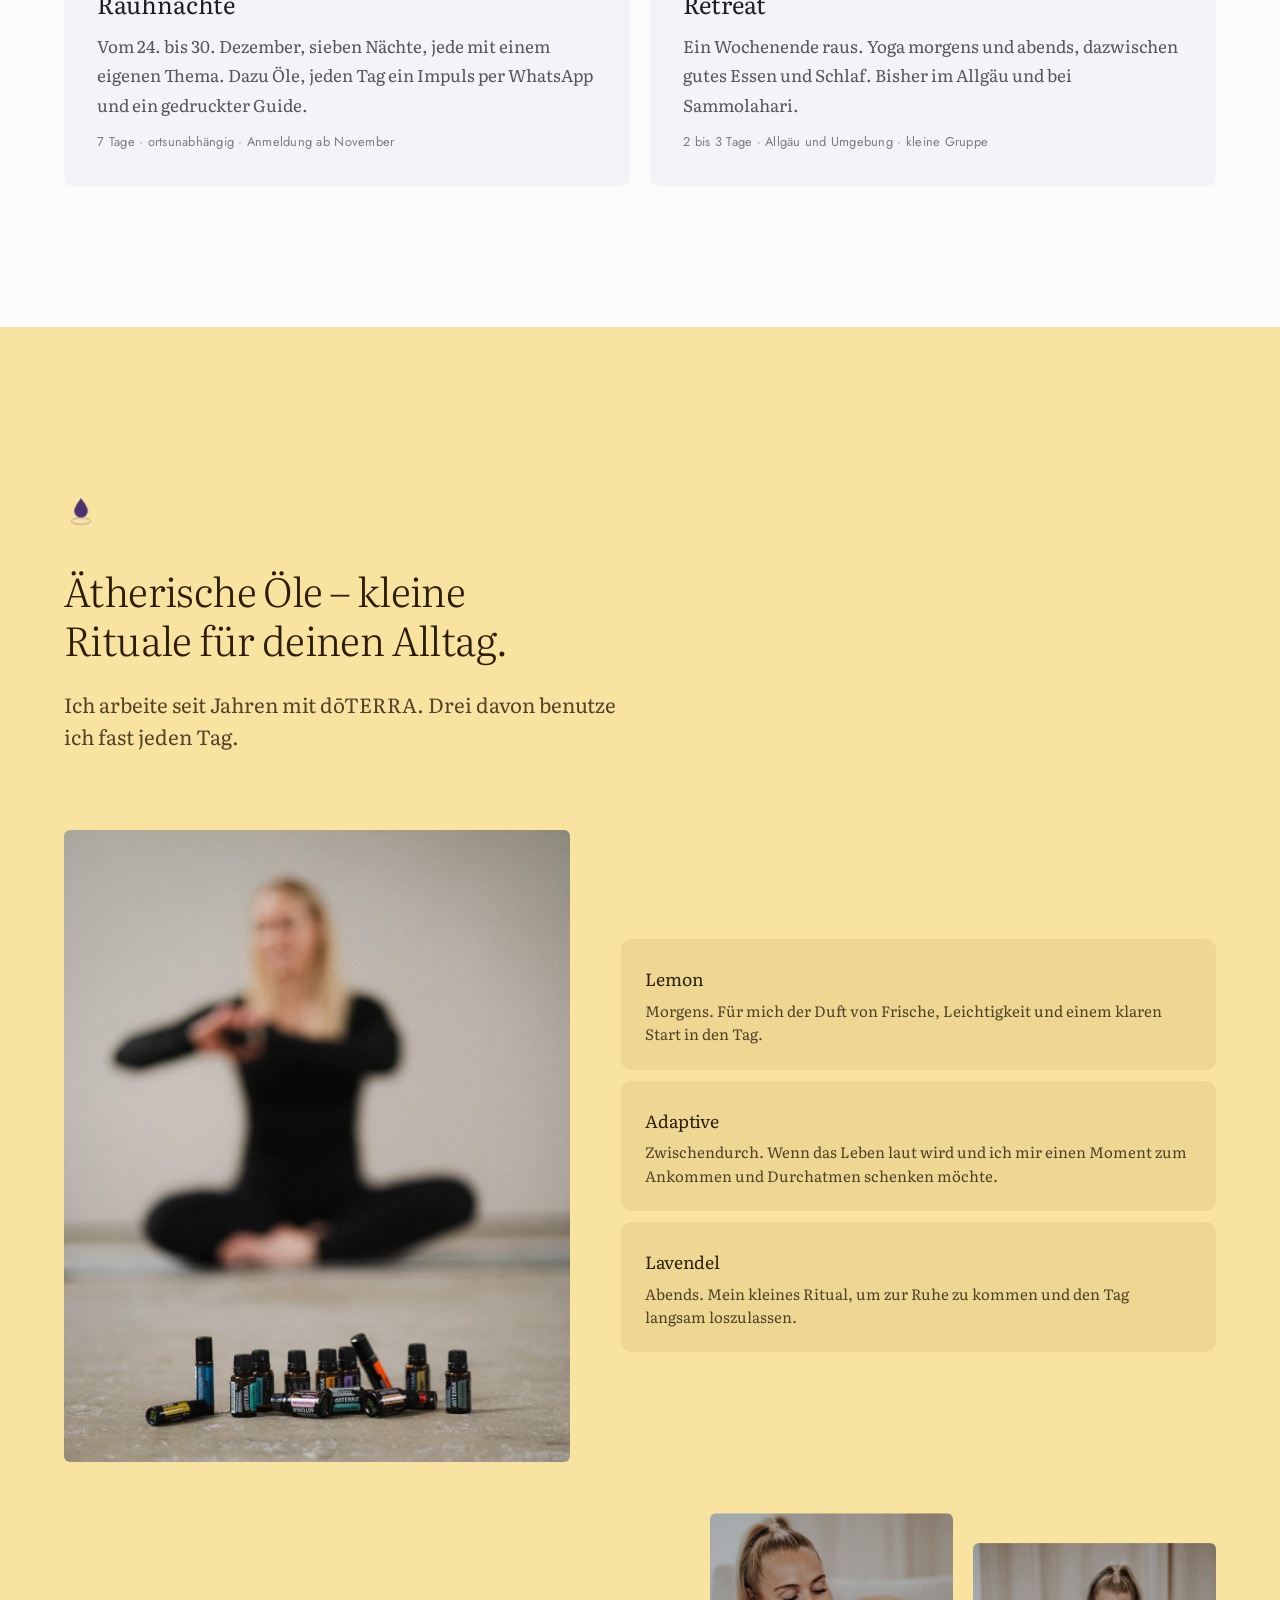
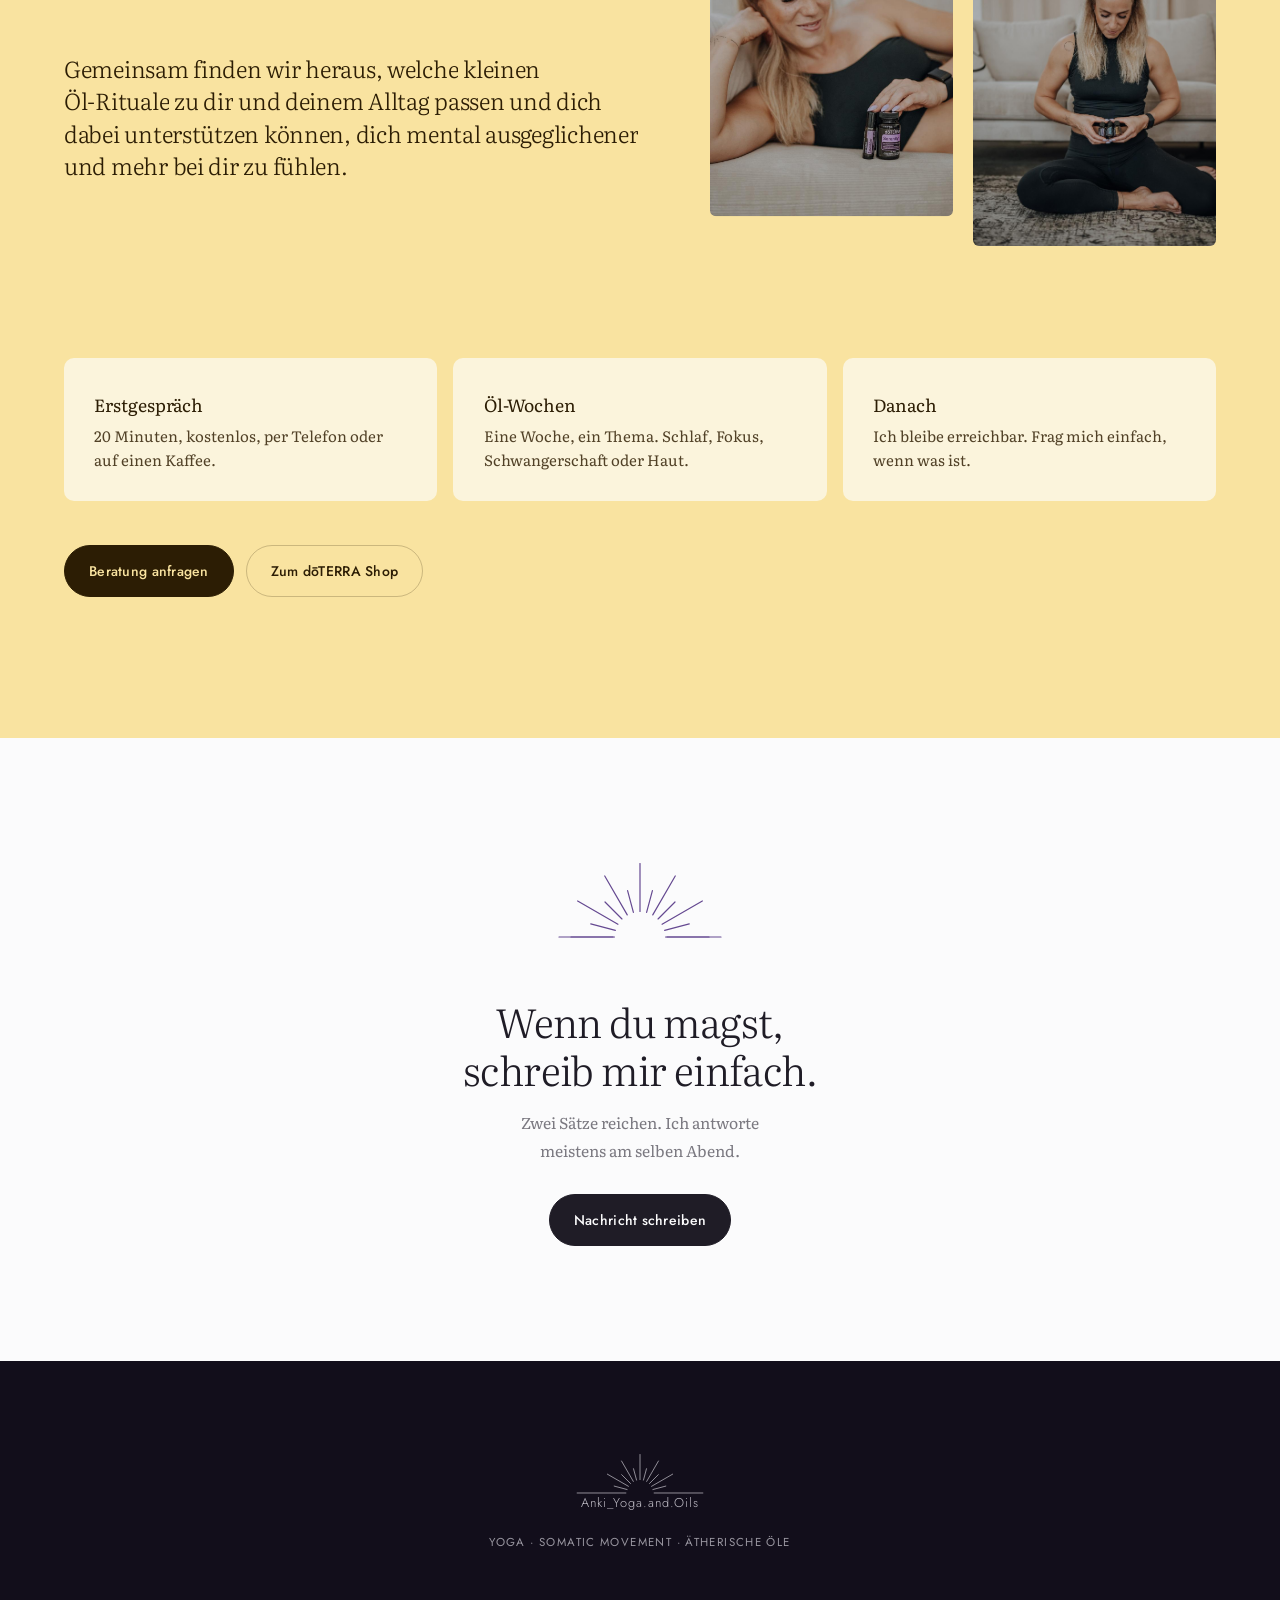
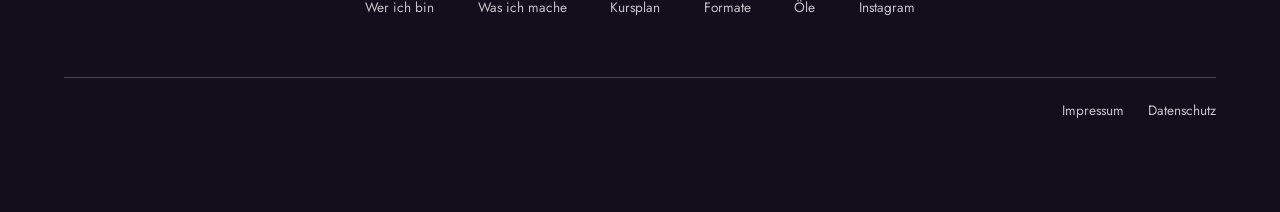
==== commit 5abfaad6: "Ankis Texte für Öle, Termine und Fußzeile Die Öl-Sektion spricht jetzt in ihren Worten: neue Übersch" ====
--- a/index.html
+++ b/index.html
@@ -224,7 +224,7 @@
     <div class="story__pair story__pair--flip">
       <div class="story__text" data-reveal>
         <p>
-          Heute bin ich Mama, Yogalehrerin, immer noch CrossFitterin und Beraterin für
+          Heute bin ich Mama, Yogalehrerin, CrossFitterin und Beraterin für
           ätherische Öle. Bei mir musst du kein Sanskrit können und nichts aussehen wie
           auf Instagram. Komm in Sachen, in denen du atmen kannst. Alles andere ist da.
         </p>
@@ -316,9 +316,16 @@
     <div class="way__body">
       <p class="way__kicker">Beratung und Begleitung</p>
       <h3 class="way__title">Ätherische Öle</h3>
+      <p class="way__lead">Ein gesunder Lifestyle trifft auf die Kraft der Natur.</p>
       <p class="way__text">
-        Ich arbeite mit dōTERRA. Schlaf, Fokus, Ruhe, Haut. Ich zeige dir, welches Öl wofür
-        gut ist, und du probierst aus, ob es dir was bringt.
+        100 % reine ätherische Öle können zu kleinen Alltagsbegleitern werden, die
+        besondere Momente schaffen und dich ganz bewusst unterstützen – für mehr Ruhe,
+        Fokus und erholsamen Schlaf oder um dein mentales Wohlbefinden und dein
+        Nervensystem zu begleiten.
+      </p>
+      <p class="way__text">
+        Ich zeige dir, wie du ätherische Öle unkompliziert und individuell in deinen
+        Alltag integrieren kannst – und was sich für dich gut anfühlt.
       </p>
       <div class="way__actions">
         <button class="btn btn--sm btn--primary" type="button" data-funnel="&#214;le">Beratung anfragen</button>
@@ -356,7 +363,7 @@
          Zerleger die Kinder des Absatzes einsammelt — drei <span> würden dabei
          zu einem einzigen Wort verschmelzen. -->
     <p class="schedule__triad" data-wash>
-      Bewegen.<br>Wahrnehmen.<br>Spüren.
+      Spüren.<br>Entfalten.<br>Sein.
     </p>
   </div>
 
@@ -577,7 +584,7 @@
       <ellipse class="drop__ripple" cx="20" cy="62" rx="11" ry="3.5"/>
     </svg>
 
-    <h2 class="said" data-reveal>Bei mir stehen die Öle im Bad, nicht im Regal.</h2>
+    <h2 class="said" data-reveal>Ätherische Öle – kleine Rituale für deinen Alltag.</h2>
 
     <p class="oils__lead" data-reveal>
       Ich arbeite seit Jahren mit dōTERRA. Drei davon benutze ich fast jeden Tag.
@@ -595,16 +602,16 @@
 
     <ul class="oils__three" data-reveal>
       <li class="oil">
+        <b class="oil__name">Lemon</b>
+        <span class="oil__use">Morgens. Für mich der Duft von Frische, Leichtigkeit und einem klaren Start in den Tag.</span>
+      </li>
+      <li class="oil">
+        <b class="oil__name">Adaptive</b>
+        <span class="oil__use">Zwischendurch. Wenn das Leben laut wird und ich mir einen Moment zum Ankommen und Durchatmen schenken möchte.</span>
+      </li>
+      <li class="oil">
         <b class="oil__name">Lavendel</b>
-        <span class="oil__use">Abends. Wenn der Körper längst liegt und der Kopf noch läuft.</span>
-      </li>
-      <li class="oil">
-        <b class="oil__name">Wild Orange</b>
-        <span class="oil__use">Morgens. Der Geruch, der bei mir den Tag anmacht.</span>
-      </li>
-      <li class="oil">
-        <b class="oil__name">Pfefferminz</b>
-        <span class="oil__use">Zwischendurch. Wenn der Kopf zu ist und nichts mehr reingeht.</span>
+        <span class="oil__use">Abends. Mein kleines Ritual, um zur Ruhe zu kommen und den Tag langsam loszulassen.</span>
       </li>
     </ul>
   </div>
@@ -616,9 +623,10 @@
        sich als Textwüste. -->
   <div class="oils__how">
     <div class="oils__how-body">
-      <p class="oils__said" data-wash>Wir schauen zusammen, was zu deinem Tag passt.</p>
-      <p class="oils__note" data-reveal>
-        Erzähl mir kurz, wie deine Tage so laufen. Den Rest finden wir zusammen raus.
+      <p class="oils__said" data-wash>
+        Gemeinsam finden wir heraus, welche kleinen Öl-Rituale zu dir und deinem Alltag
+        passen und dich dabei unterstützen können, dich mental ausgeglichener und mehr
+        bei dir zu fühlen.
       </p>
     </div>
 
@@ -721,7 +729,7 @@
         </g>
       </svg>
       <p class="footer__name">Anki_Yoga.and.Oils</p>
-      <p class="footer__role">Somatic Yin Yoga &amp; ätherische Öle</p>
+      <p class="footer__role">Yoga &middot; Somatic Movement &middot; Ätherische Öle</p>
     </div>
 
     <!-- Dieselben Punkte wie im Menü, auf einer Linie unter dem Zeichen. -->
--- a/assets/css/style.css
+++ b/assets/css/style.css
@@ -886,6 +886,19 @@
 }
 
 .way__text { max-width: var(--measure); }
+/* Zwei Absätze hintereinander brauchen eine Lücke, sonst laufen sie zu einem
+   Block zusammen. */
+.way__text + .way__text { margin-top: 0.9rem; }
+
+/* Ein Satz, der den Titel erklärt, bevor der Absatz erklärt, wie es geht.
+   Etwas größer als der Fließtext und in der Farbe der Überschriften — sonst
+   liest er sich wie die erste Zeile des Absatzes darunter. */
+.way__lead {
+  max-width: var(--measure);
+  margin-bottom: 0.9rem;
+  font-size: var(--step-lead);
+  color: var(--fg-strong);
+}
 
 /* Die Zeile über dem Titel sagt in drei Wörtern, um welche Art Angebot es
    geht. Ohne sie muss man den ganzen Absatz lesen, um das zu wissen. */
@@ -925,10 +938,10 @@
 .schedule > * { width: 100%; max-width: var(--shell); margin-inline: auto; }
 
 /* Der Kopf steht in zwei Spalten. Die linke ist genau so breit wie der Text
-   lesbar bleibt, die rechte schließt direkt daran an — vorher war die linke
-   Spalte 1fr und der Text darin auf Lesebreite gedeckelt, also standen
-   zwischen Absatz und den drei Wörtern über 400 px Nichts. Das war kein
-   Abstand mehr, das war ein Loch. */
+   lesbar bleibt, die rechte schließt direkt daran an — wäre die linke Spalte
+   1fr und der Text darin auf Lesebreite gedeckelt, stünden zwischen Absatz und
+   den drei Wörtern über 400 px Nichts. Das wäre kein Abstand mehr, das wäre
+   ein Loch. */
 .schedule__head {
   margin-bottom: clamp(3rem, 6vw, 4.5rem);
   display: grid;
@@ -955,11 +968,9 @@
 .schedule__intro .said { margin-bottom: clamp(0.4rem, 1vw, 0.75rem); }
 
 /* Ihre drei Wörter, jedes auf einer eigenen Zeile. Untereinander liest man sie
-   als drei Schritte; in einer Zeile waren sie ein Absatz, der mitlief.
+   als drei Schritte; in einer Zeile wären sie ein Absatz, der mitläuft.
    Gesetzt wie „Create the life you love." am Ende der Geschichte: kursiv, in
-   Violett, größer als der Absatz daneben. Der Strich darüber ist damit weg —
-   er war eine Markierung für etwas, das jetzt selbst farbig ist, und zwei
-   Marken für dieselbe Stelle sind eine zu viel. */
+   Violett, größer als der Absatz daneben. */
 .schedule__triad {
   font-family: var(--font-serif);
   font-size: clamp(1.25rem, 2.6vw, 1.7rem);
@@ -1295,14 +1306,19 @@
 .oil__use { font-size: 0.94rem; line-height: 1.55; color: var(--fg); }
 
 .oils__how-body { display: grid; max-width: var(--measure); }
+/* Der Satz war einmal sieben Wörter lang und durfte deshalb fast so groß
+   stehen wie eine Überschrift. Jetzt sind es über vierzig — in Anzeigengröße
+   wären das fünf sehr dicke Zeilen, die der Überschrift der Sektion die Stimme
+   nehmen. Eine Stufe kleiner, dafür mit dem Durchschuss von Fließtext: immer
+   noch deutlich größer als alles andere in diesem Block, aber lesbar als Satz
+   statt als Plakat. */
 .oils__said {
-  font-size: clamp(1.3rem, 2.6vw, 1.9rem);
-  font-weight: 200;
-  line-height: 1.22;
-  letter-spacing: -0.02em;
-  color: var(--fg-strong);
-}
-.oils__note { margin-top: 0.9rem; }
+  font-size: clamp(1.15rem, 1.8vw, 1.45rem);
+  font-weight: 300;
+  line-height: 1.4;
+  letter-spacing: -0.012em;
+  color: var(--fg-strong);
+}
 
 /* Drei Karten über die volle Breite, nicht drei Zeilen unter einer Textspalte.
    Heller als der gelbe Grund — die Öl-Kacheln darüber sind dunkler als der
@@ -1334,11 +1350,16 @@
 /* Zwei Ziele, eine Zeile. Untereinander gestapelt schieben die beiden Knöpfe
    das Ende der Sektion ohne Grund weiter nach unten. Gleich breite Spalten
    auf dem Handy, ab Tablet nur so breit wie ihr Text. */
+/* Am Telefon untereinander. Nebeneinander blieb für „Zum dōTERRA Shop" eine
+   halbe Spalte übrig, die Beschriftung brach zweizeilig um und der Knopf sah
+   neben dem einzeiligen daneben kaputt aus. */
 .oils__actions {
   display: grid;
-  grid-template-columns: repeat(2, minmax(0, 1fr));
   gap: 0.6rem;
   margin-top: clamp(2rem, 3.5vw, 2.75rem);
+}
+@media (min-width: 30rem) {
+  .oils__actions { grid-template-columns: repeat(2, minmax(0, 1fr)); }
 }
 /* Schmale Spalten vertragen die volle Innenbreite der Knöpfe nicht. */
 .oils__actions .btn { padding-inline: 1rem; text-align: center; }
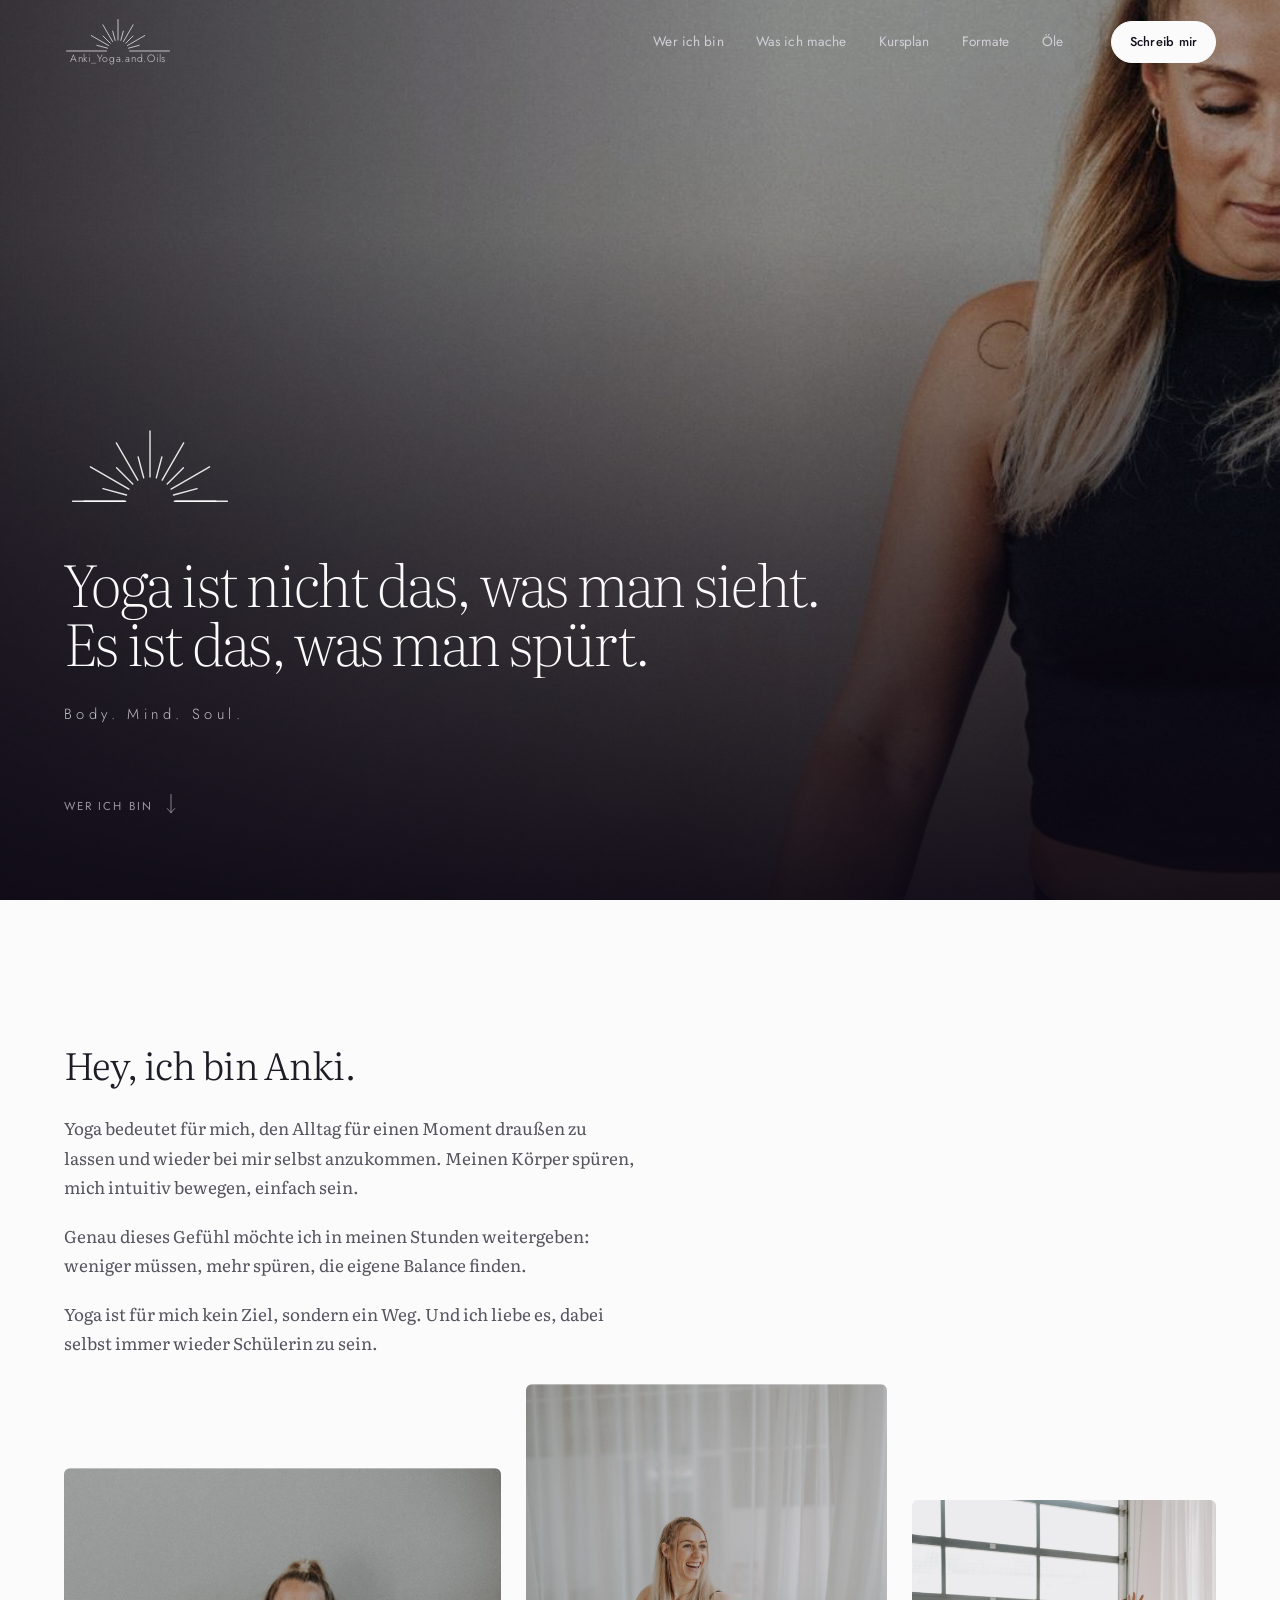
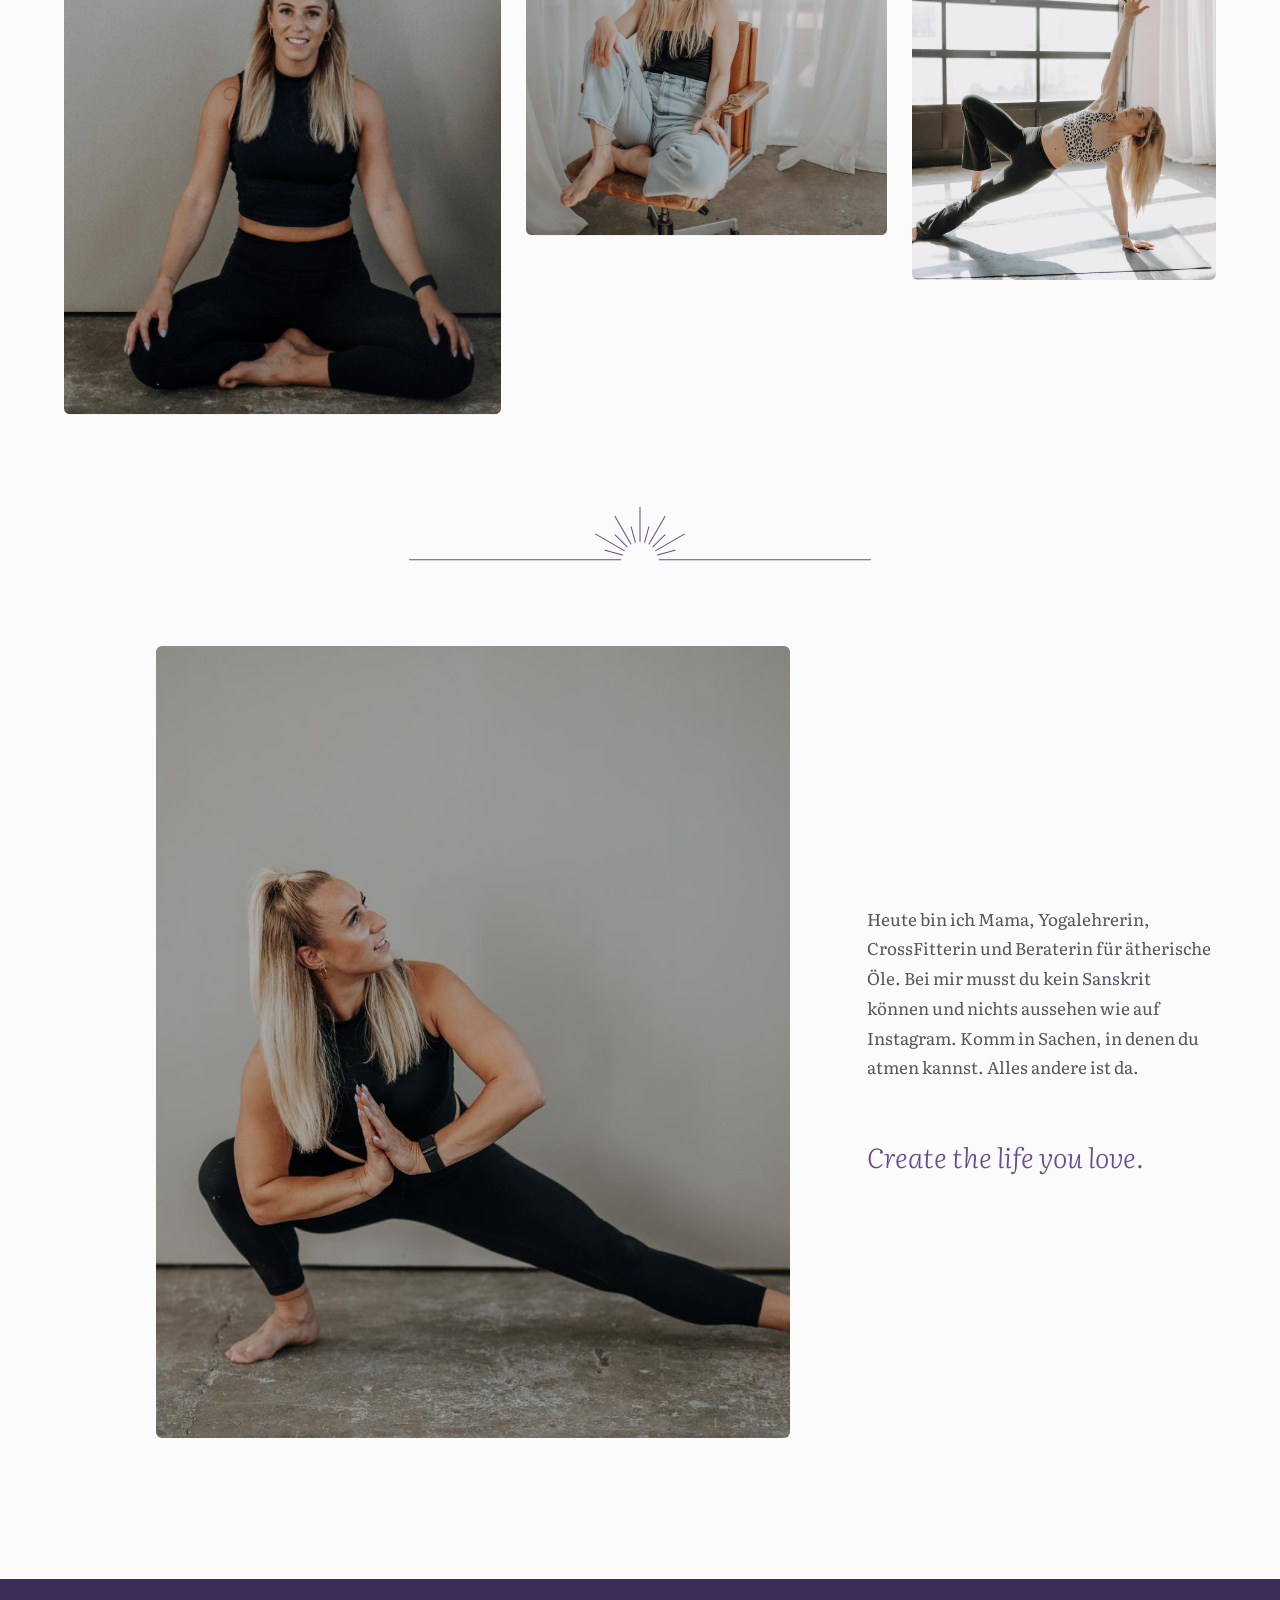
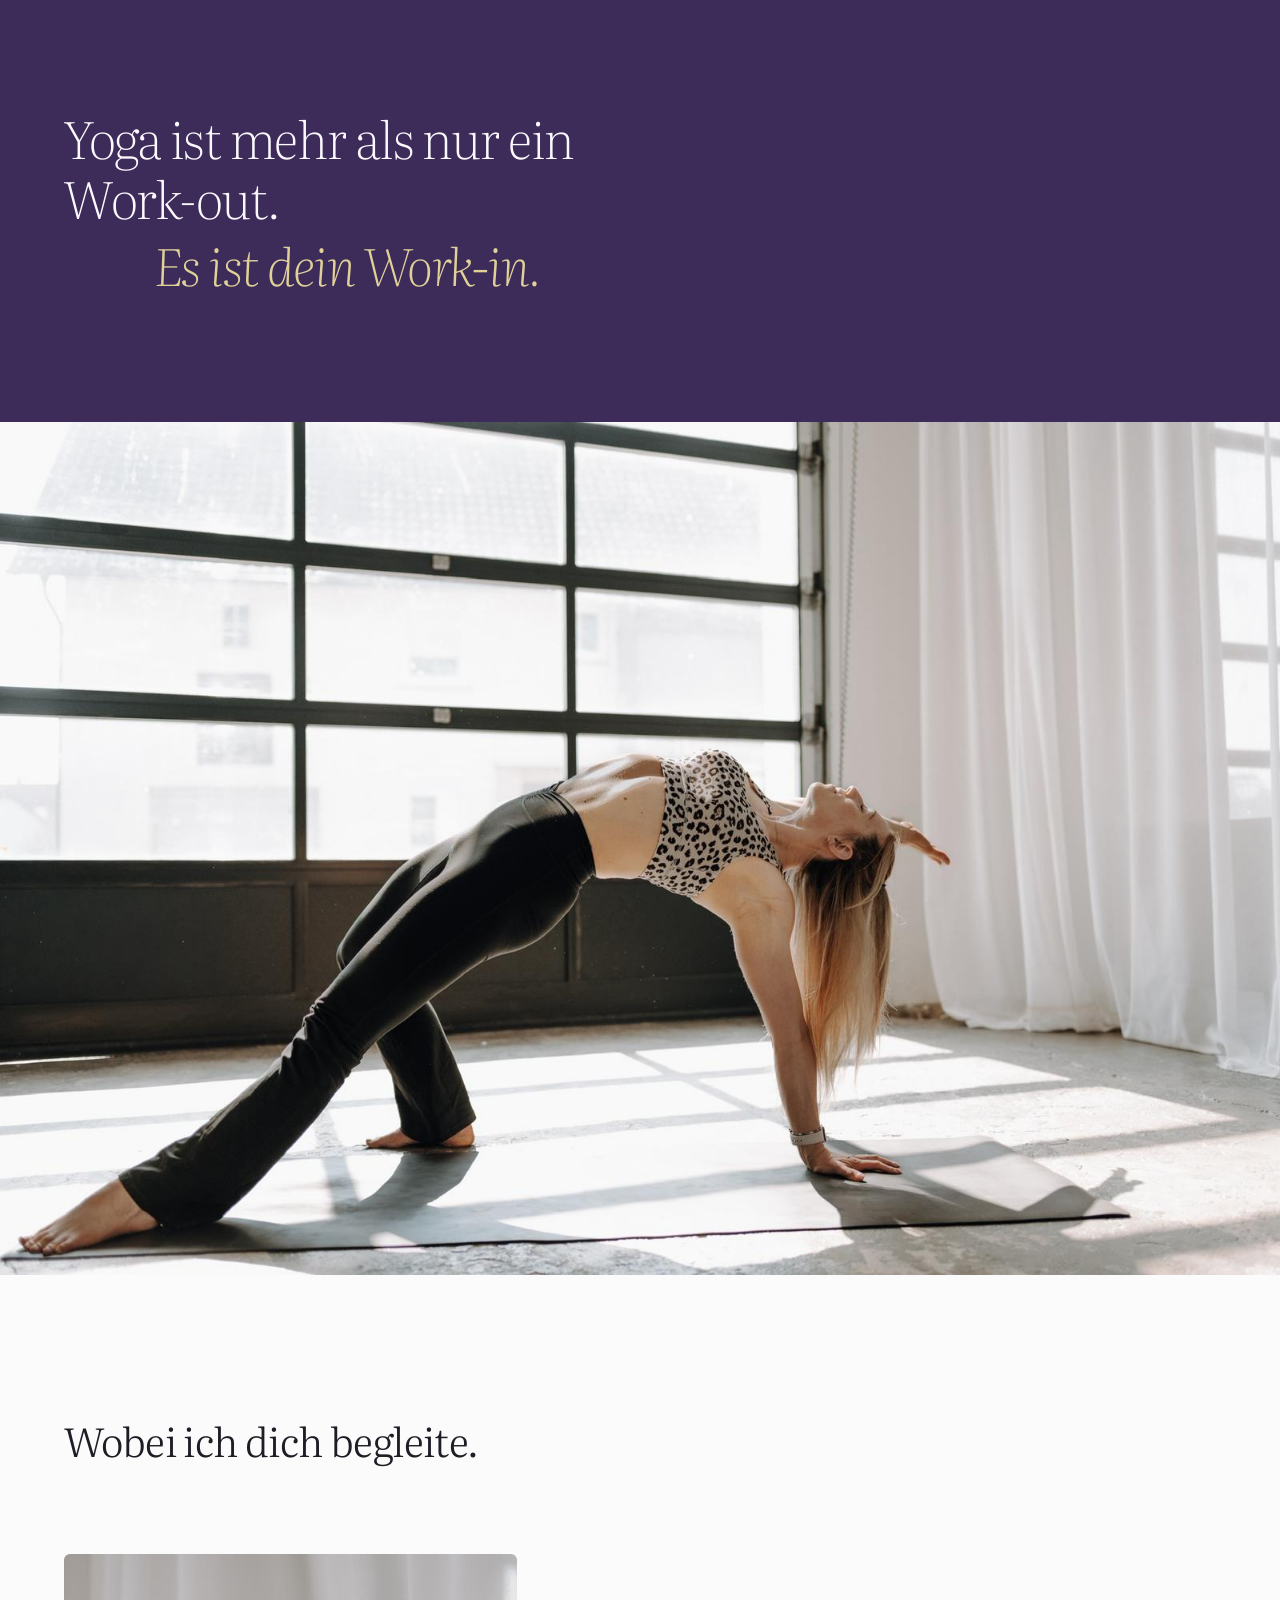
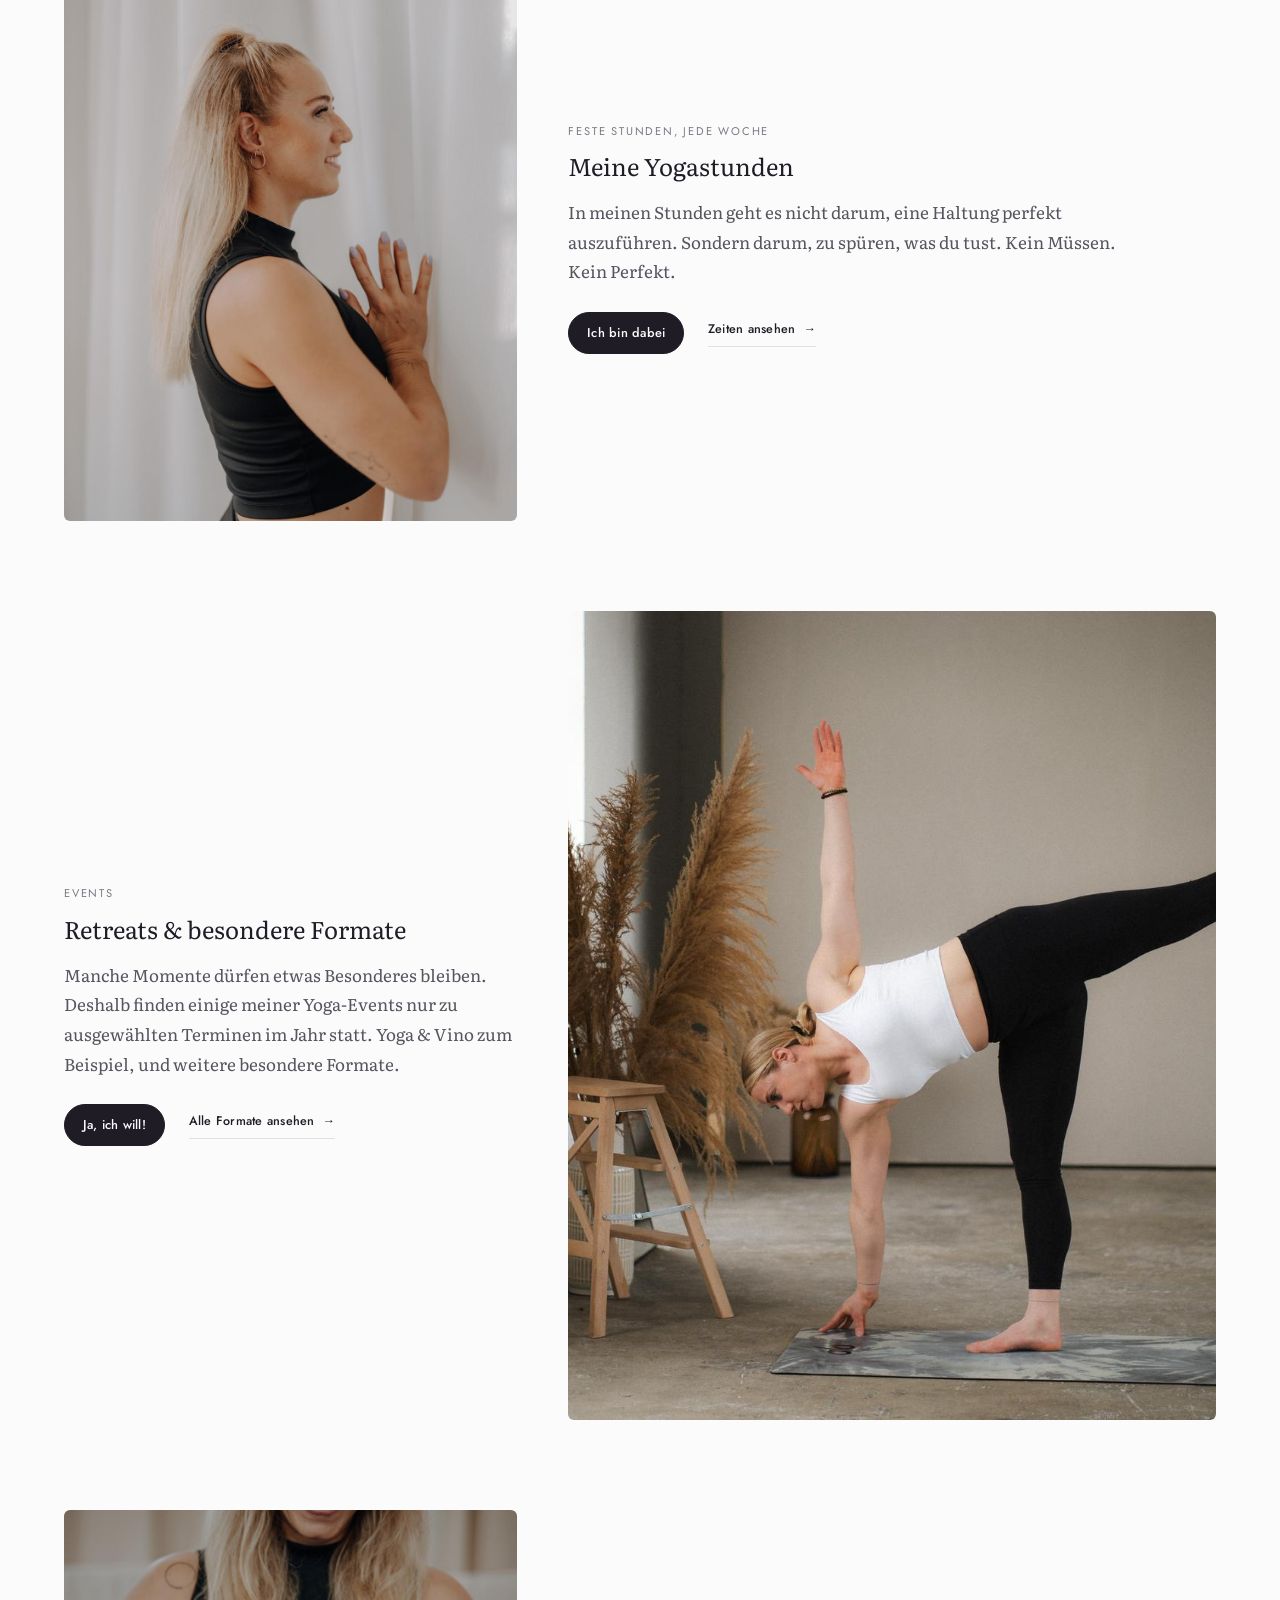
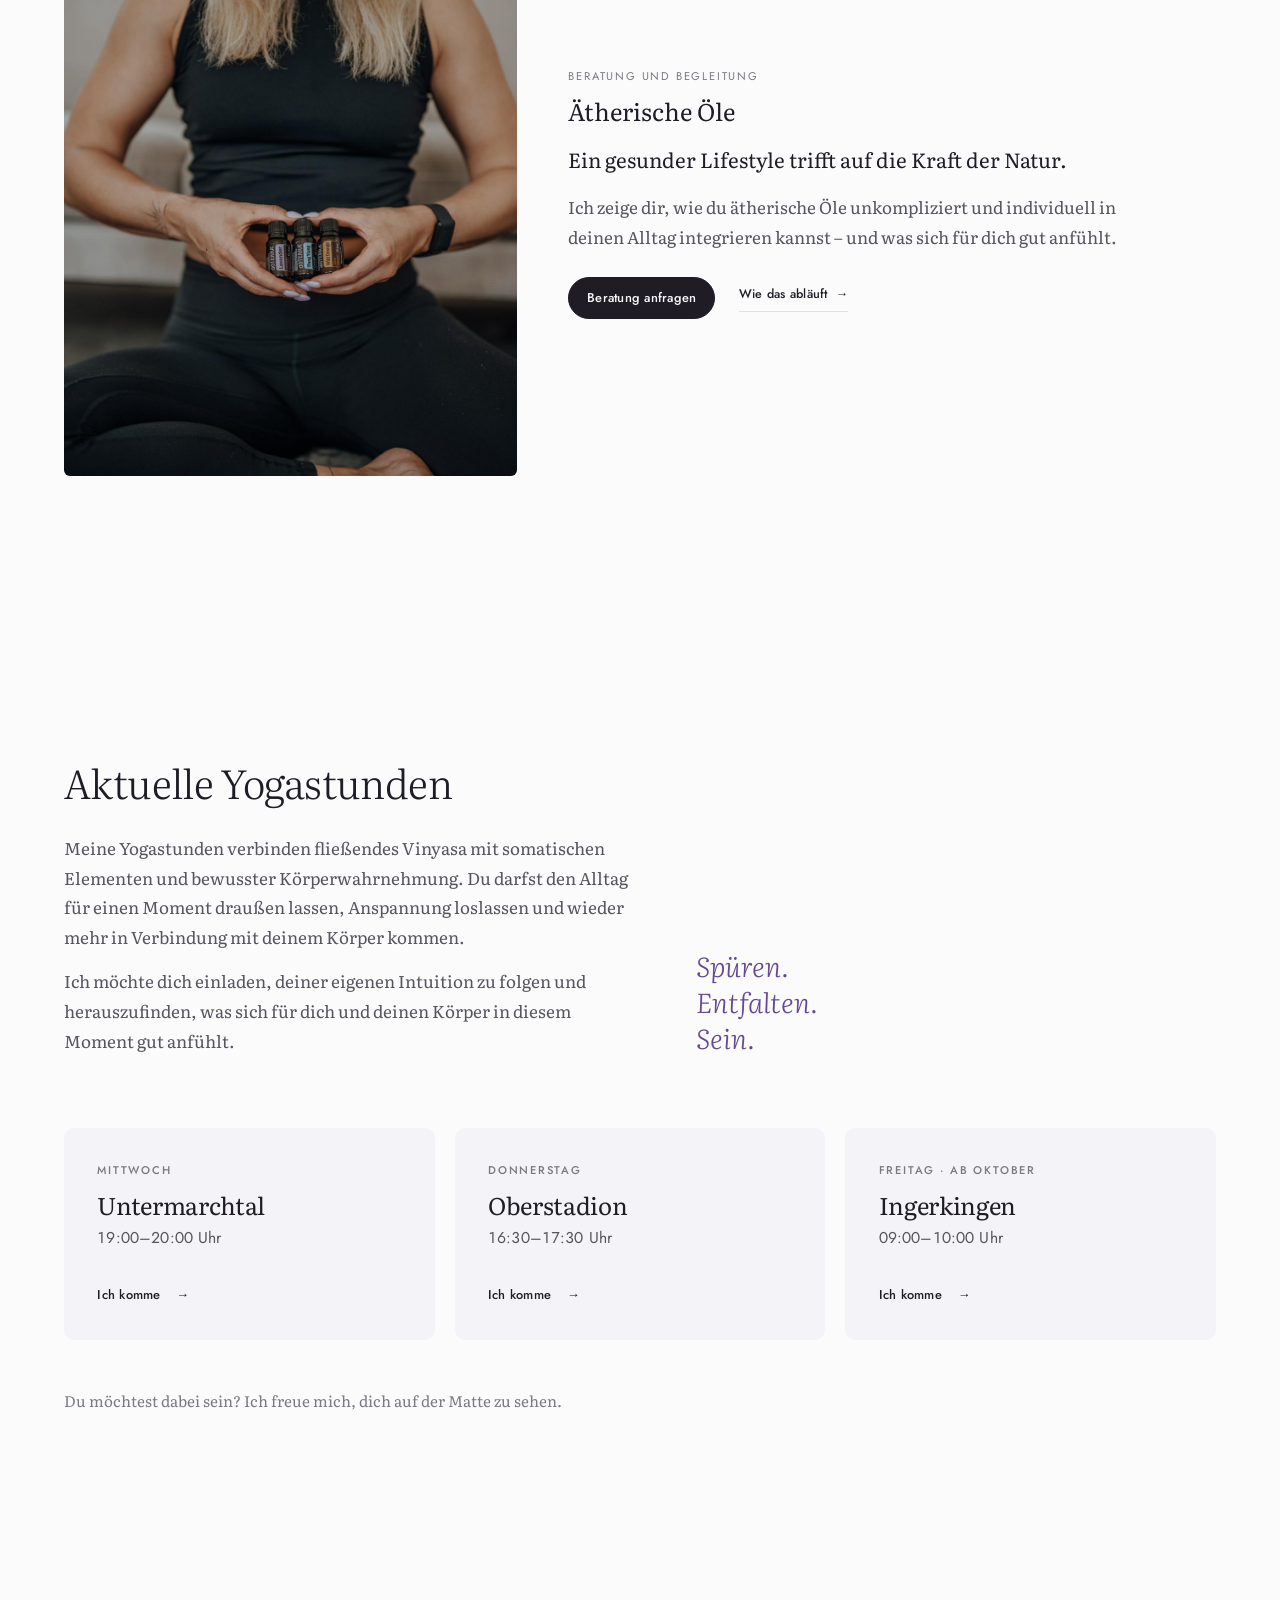
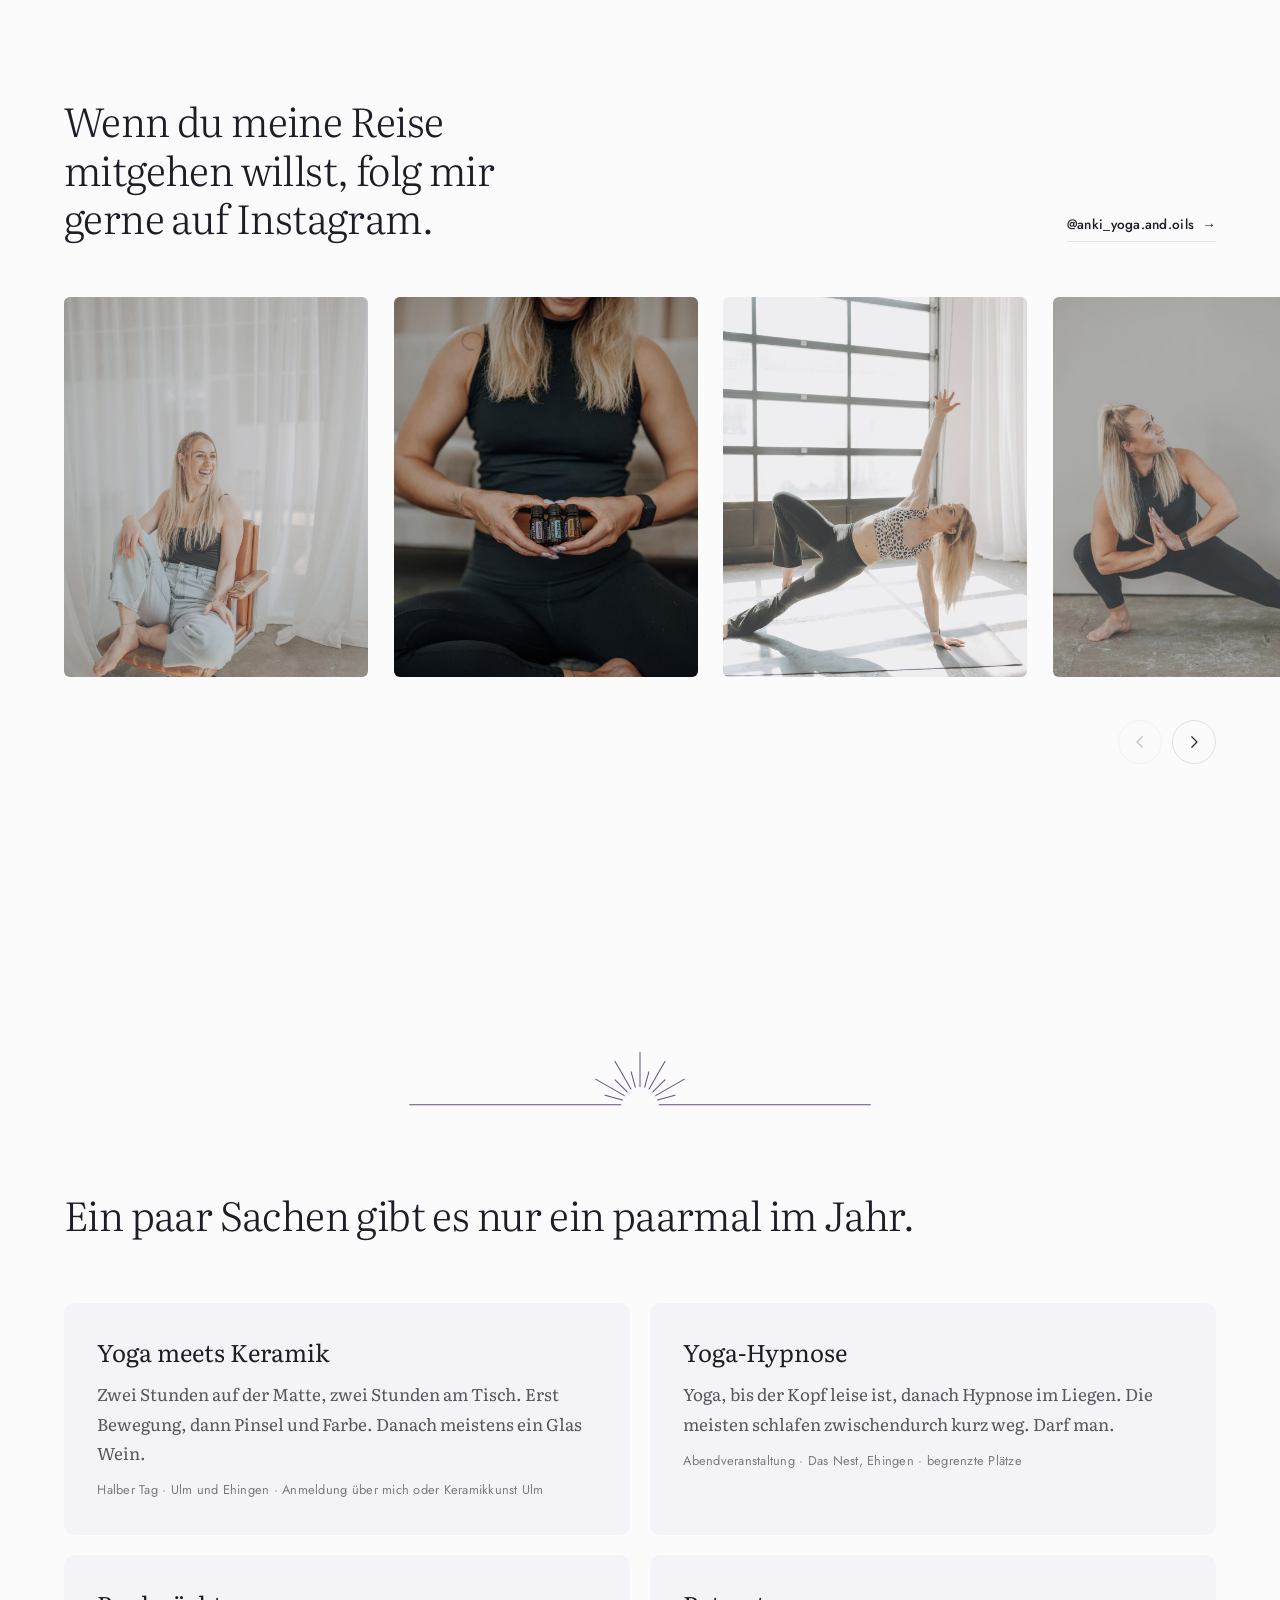
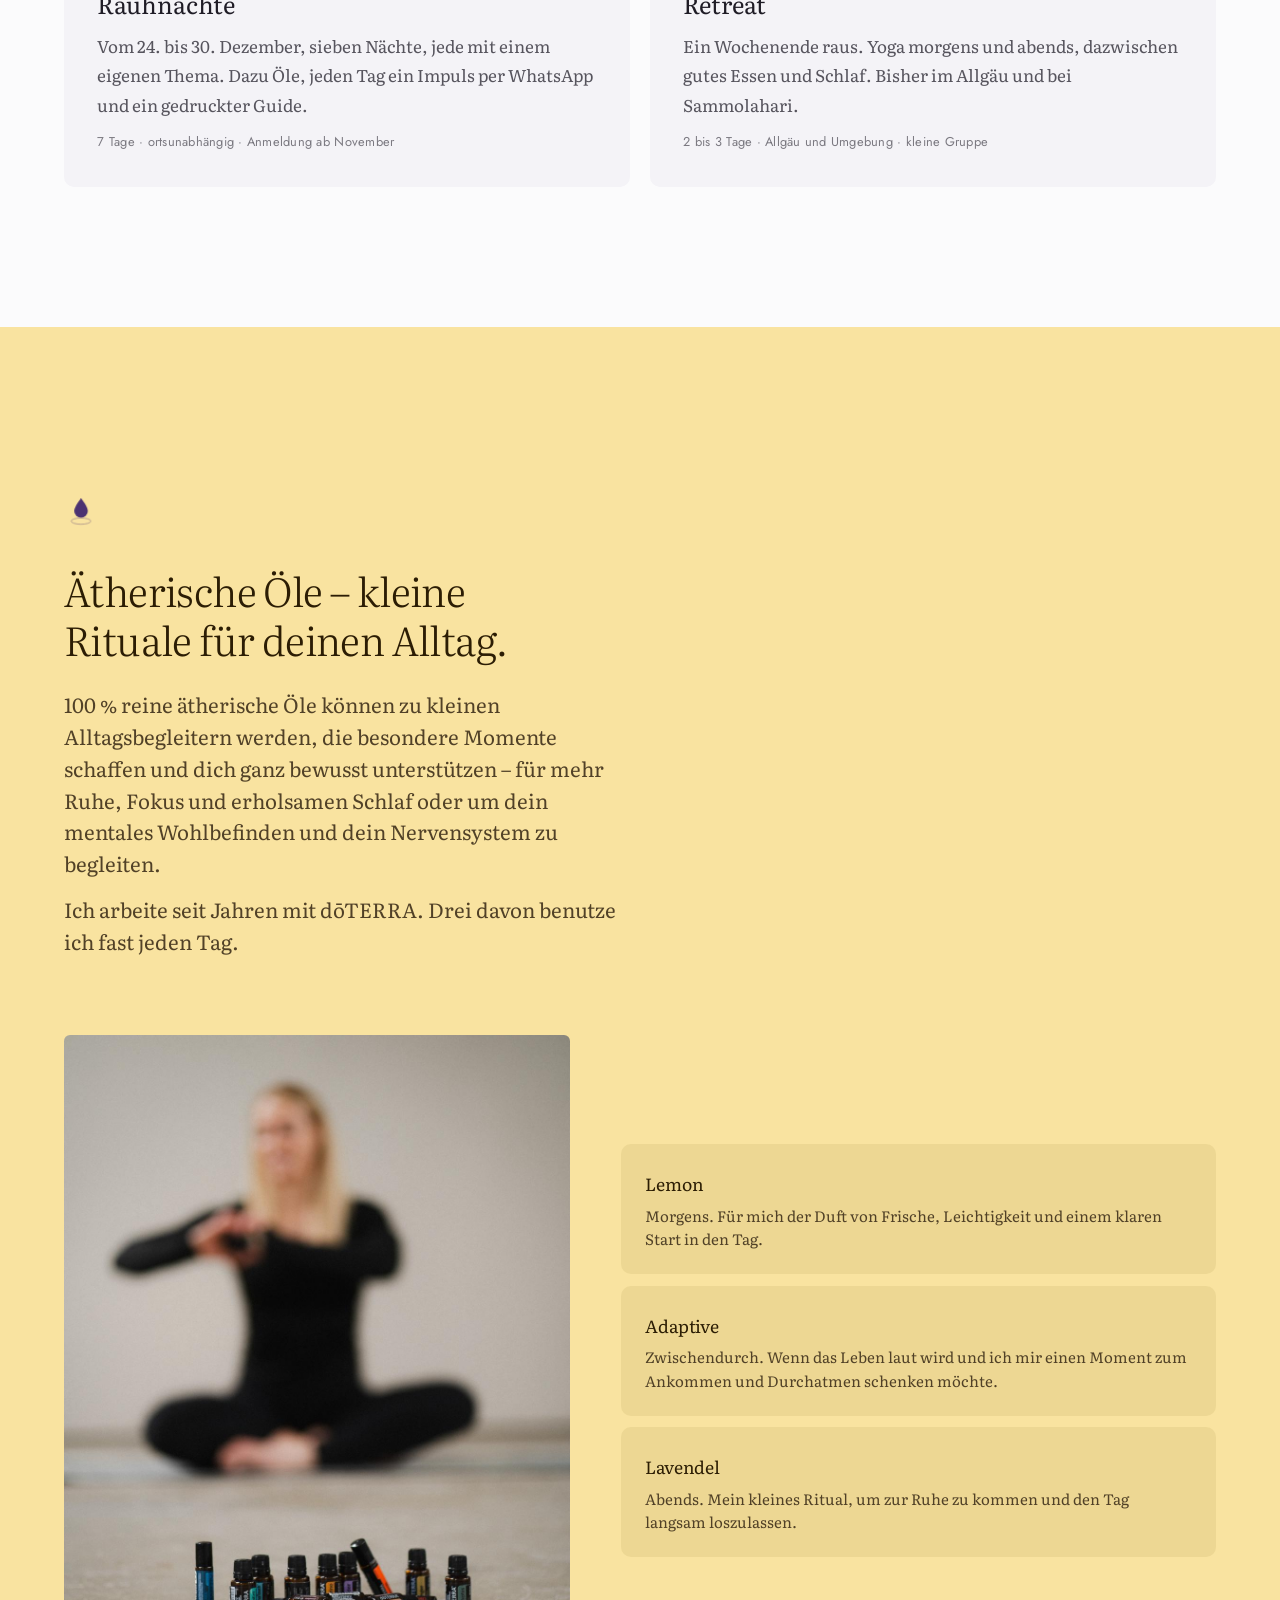
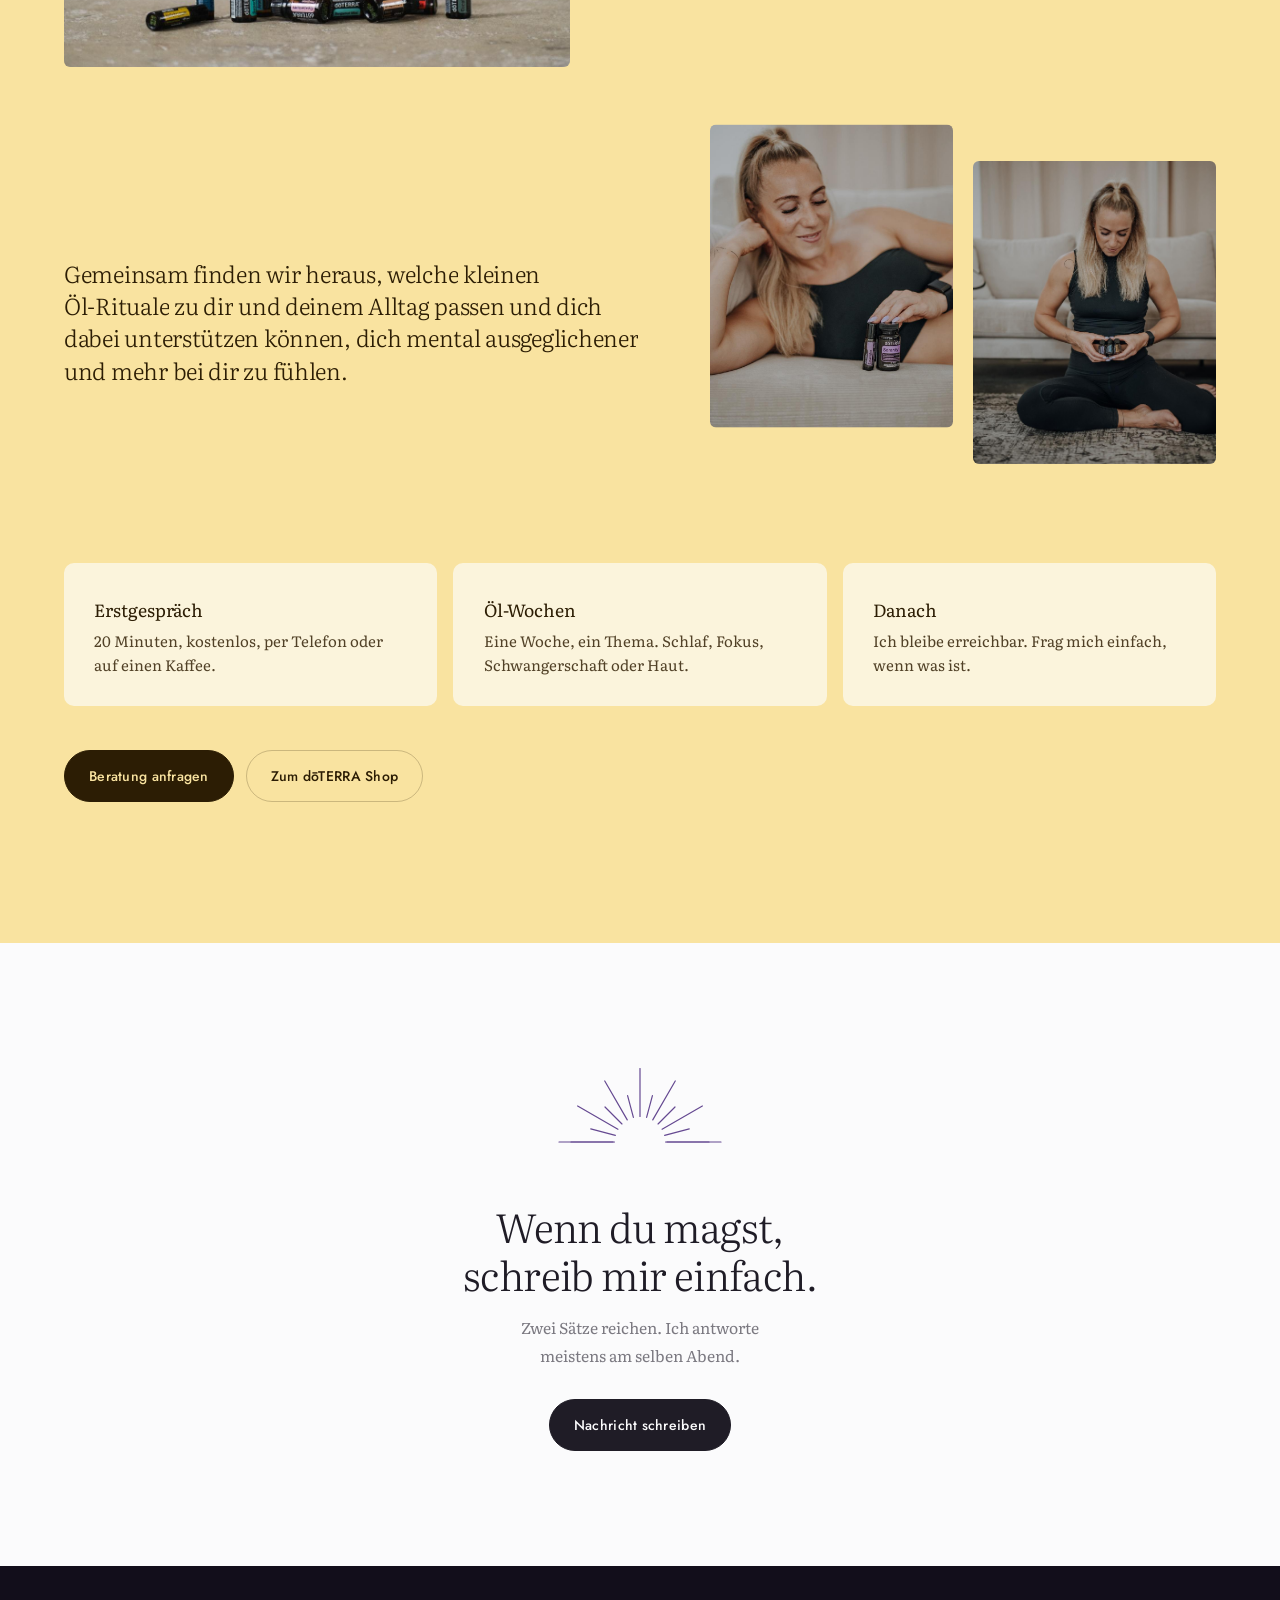
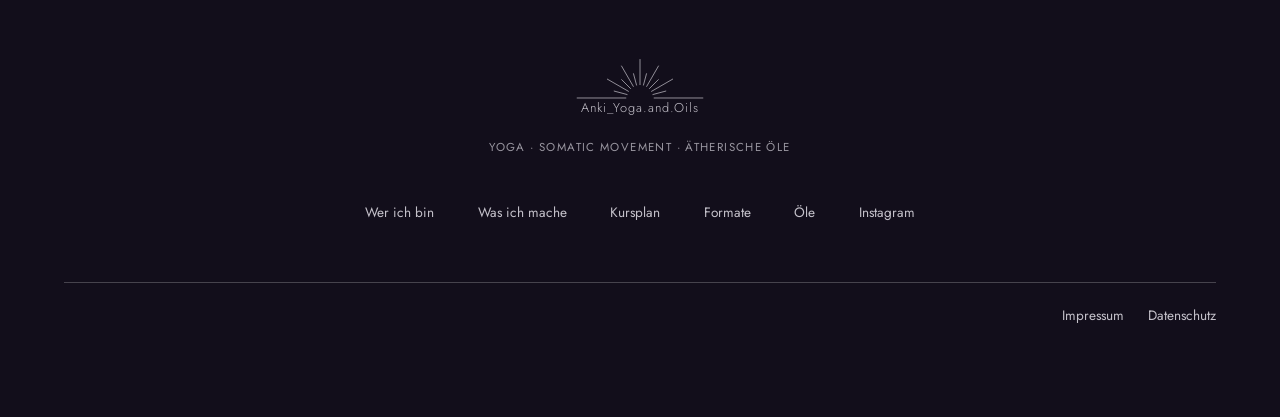
==== commit 13d07dc8: "Der lange Öle-Absatz steht dort, wo er gebraucht wird Die Übersichtskarte trug dreimal so viel Text " ====
--- a/index.html
+++ b/index.html
@@ -317,12 +317,9 @@
       <p class="way__kicker">Beratung und Begleitung</p>
       <h3 class="way__title">Ätherische Öle</h3>
       <p class="way__lead">Ein gesunder Lifestyle trifft auf die Kraft der Natur.</p>
-      <p class="way__text">
-        100 % reine ätherische Öle können zu kleinen Alltagsbegleitern werden, die
-        besondere Momente schaffen und dich ganz bewusst unterstützen – für mehr Ruhe,
-        Fokus und erholsamen Schlaf oder um dein mentales Wohlbefinden und dein
-        Nervensystem zu begleiten.
-      </p>
+      <!-- Was die Öle sind, steht in der Öle-Sektion. Hier steht, was ich damit
+           mache — sonst trägt die Übersichtskarte dreimal so viel Text wie die
+           beiden daneben. -->
       <p class="way__text">
         Ich zeige dir, wie du ätherische Öle unkompliziert und individuell in deinen
         Alltag integrieren kannst – und was sich für dich gut anfühlt.
@@ -587,6 +584,15 @@
     <h2 class="said" data-reveal>Ätherische Öle – kleine Rituale für deinen Alltag.</h2>
 
     <p class="oils__lead" data-reveal>
+      100 % reine ätherische Öle können zu kleinen Alltagsbegleitern werden, die
+      besondere Momente schaffen und dich ganz bewusst unterstützen – für mehr Ruhe,
+      Fokus und erholsamen Schlaf oder um dein mentales Wohlbefinden und dein
+      Nervensystem zu begleiten.
+    </p>
+
+    <!-- Der Satz, der die drei Kacheln darunter einleitet. Ohne ihn stehen
+         Lemon, Adaptive und Lavendel ohne Grund da. -->
+    <p class="oils__lead" data-reveal>
       Ich arbeite seit Jahren mit dōTERRA. Drei davon benutze ich fast jeden Tag.
     </p>
   </div>
@@ -665,7 +671,7 @@
 
   <div class="oils__actions" data-reveal>
     <button class="btn btn--primary" type="button" data-funnel="&#214;le">Beratung anfragen</button>
-    <a class="btn" href="https://beta-doterra.myvoffice.com/ankistrahl" target="_blank" rel="noopener">
+    <a class="btn" href="https://office.doterra.com/ankistrahl/#/" target="_blank" rel="noopener">
       Zum dōTERRA Shop
     </a>
   </div>
--- a/assets/css/style.css
+++ b/assets/css/style.css
@@ -1258,6 +1258,10 @@
   font-size: var(--step-lead);
   line-height: 1.55;
 }
+/* Zwischen zwei Absätzen weniger Luft als zwischen Überschrift und Absatz —
+   sonst stehen beide gleich weit von allem entfernt und die Überschrift
+   verliert ihren Bezug zum ersten Absatz. */
+.oils__lead + .oils__lead { margin-top: 0.9rem; }
 
 /* Bild und die drei Öle. align-items: center, weil die Liste kürzer ist als
    das Bild und mit end sonst ein Loch entsteht. */
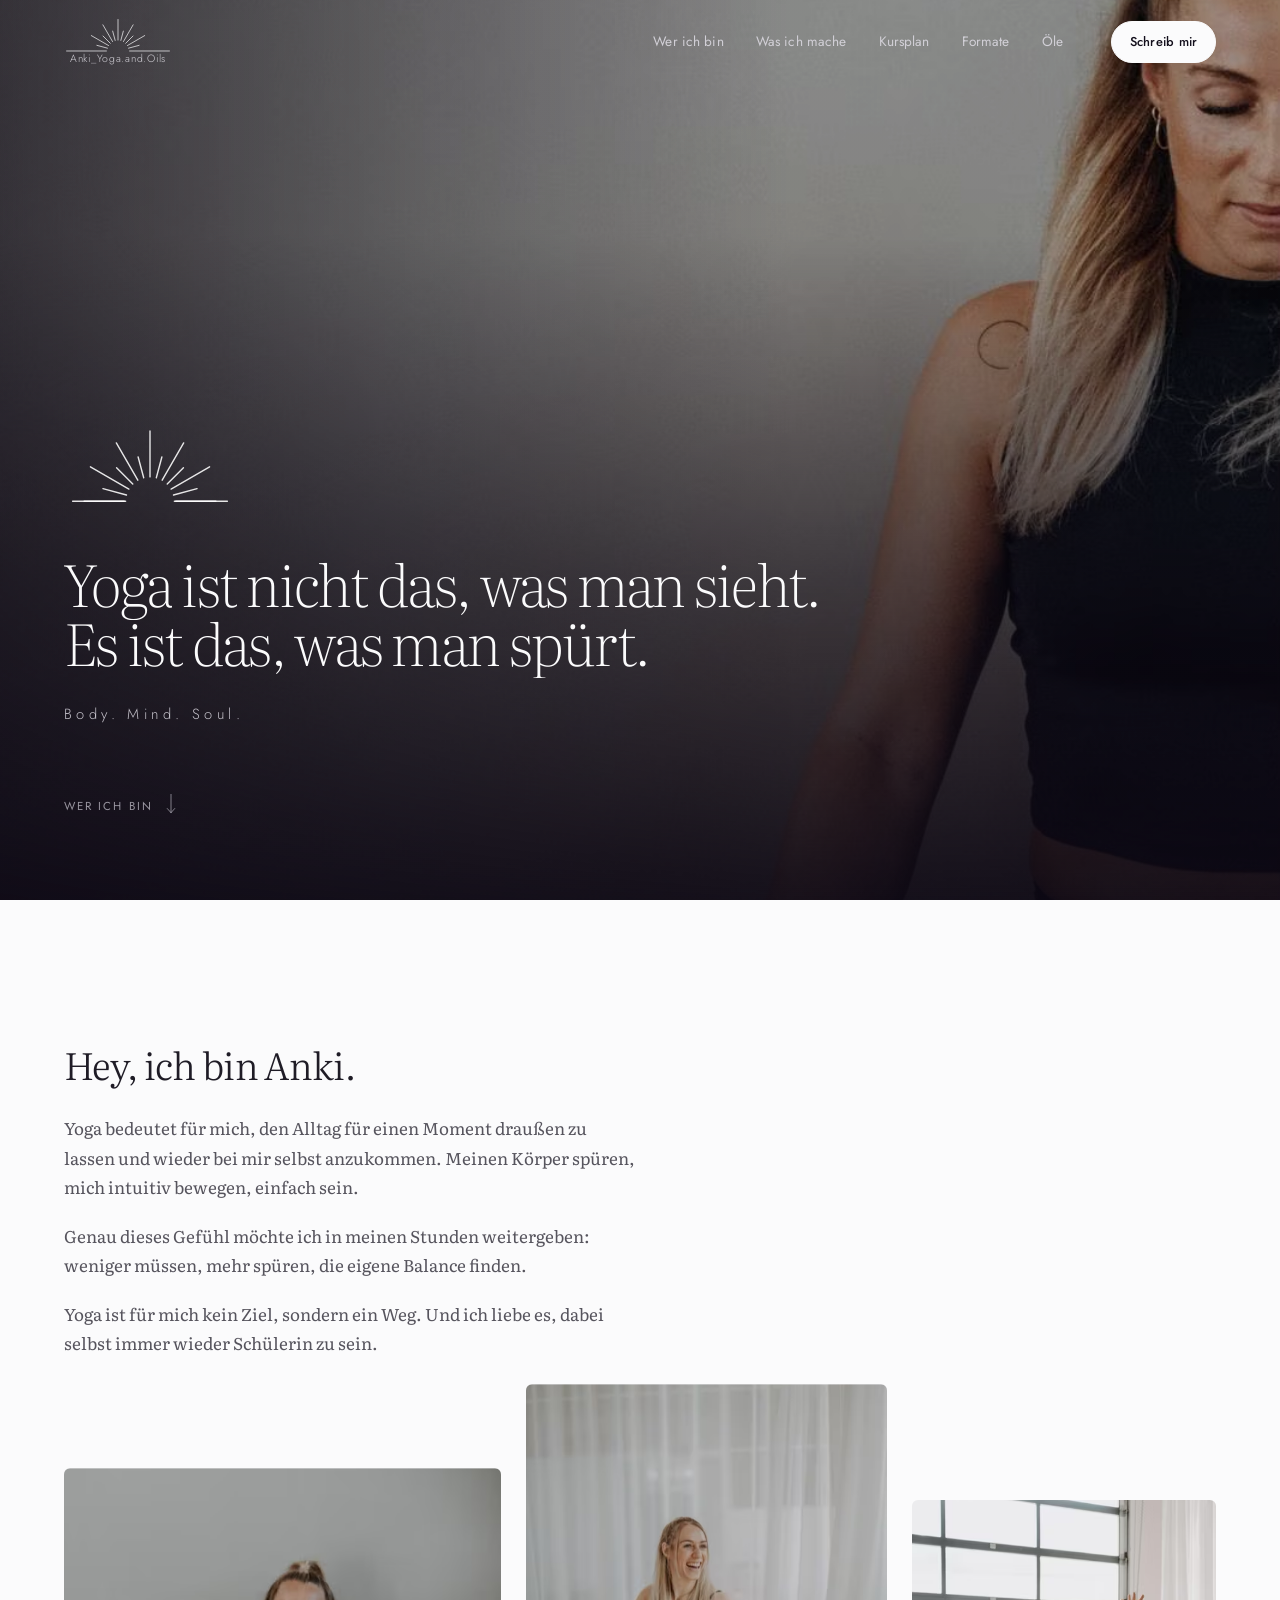
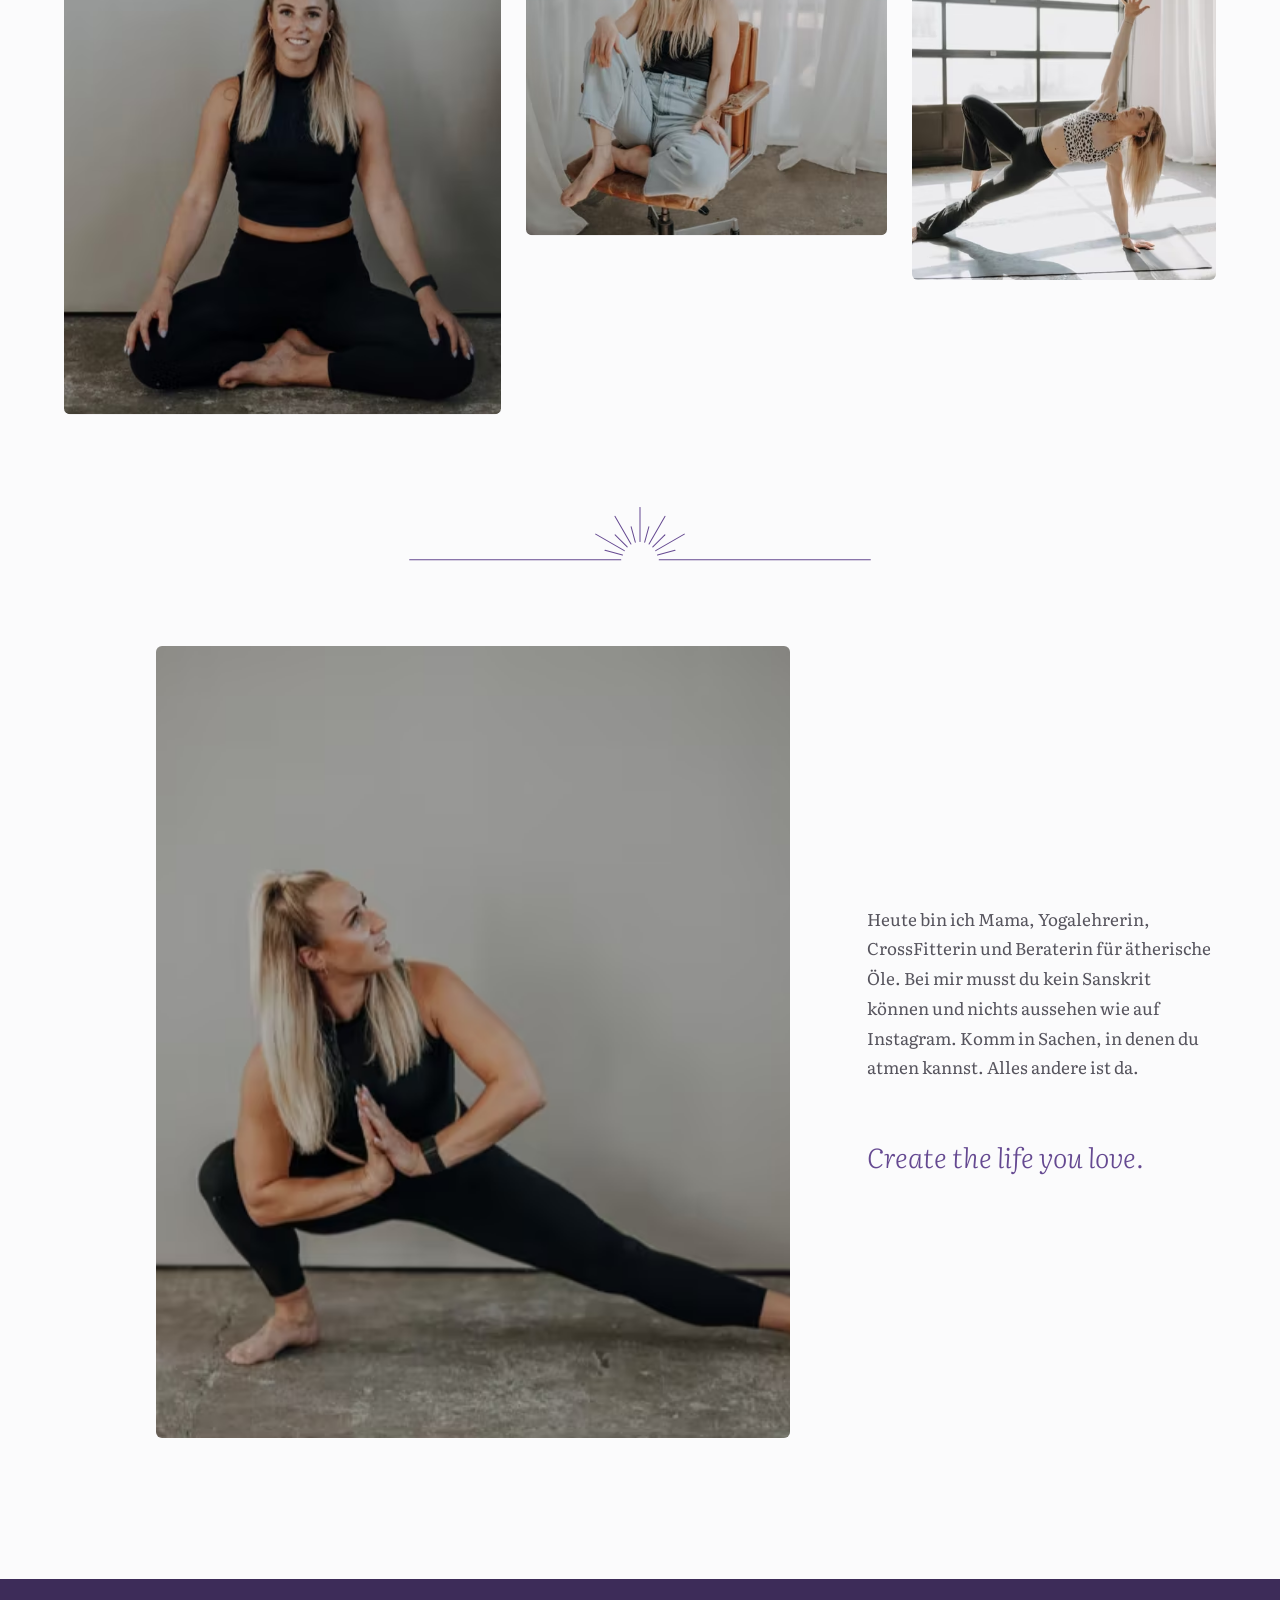
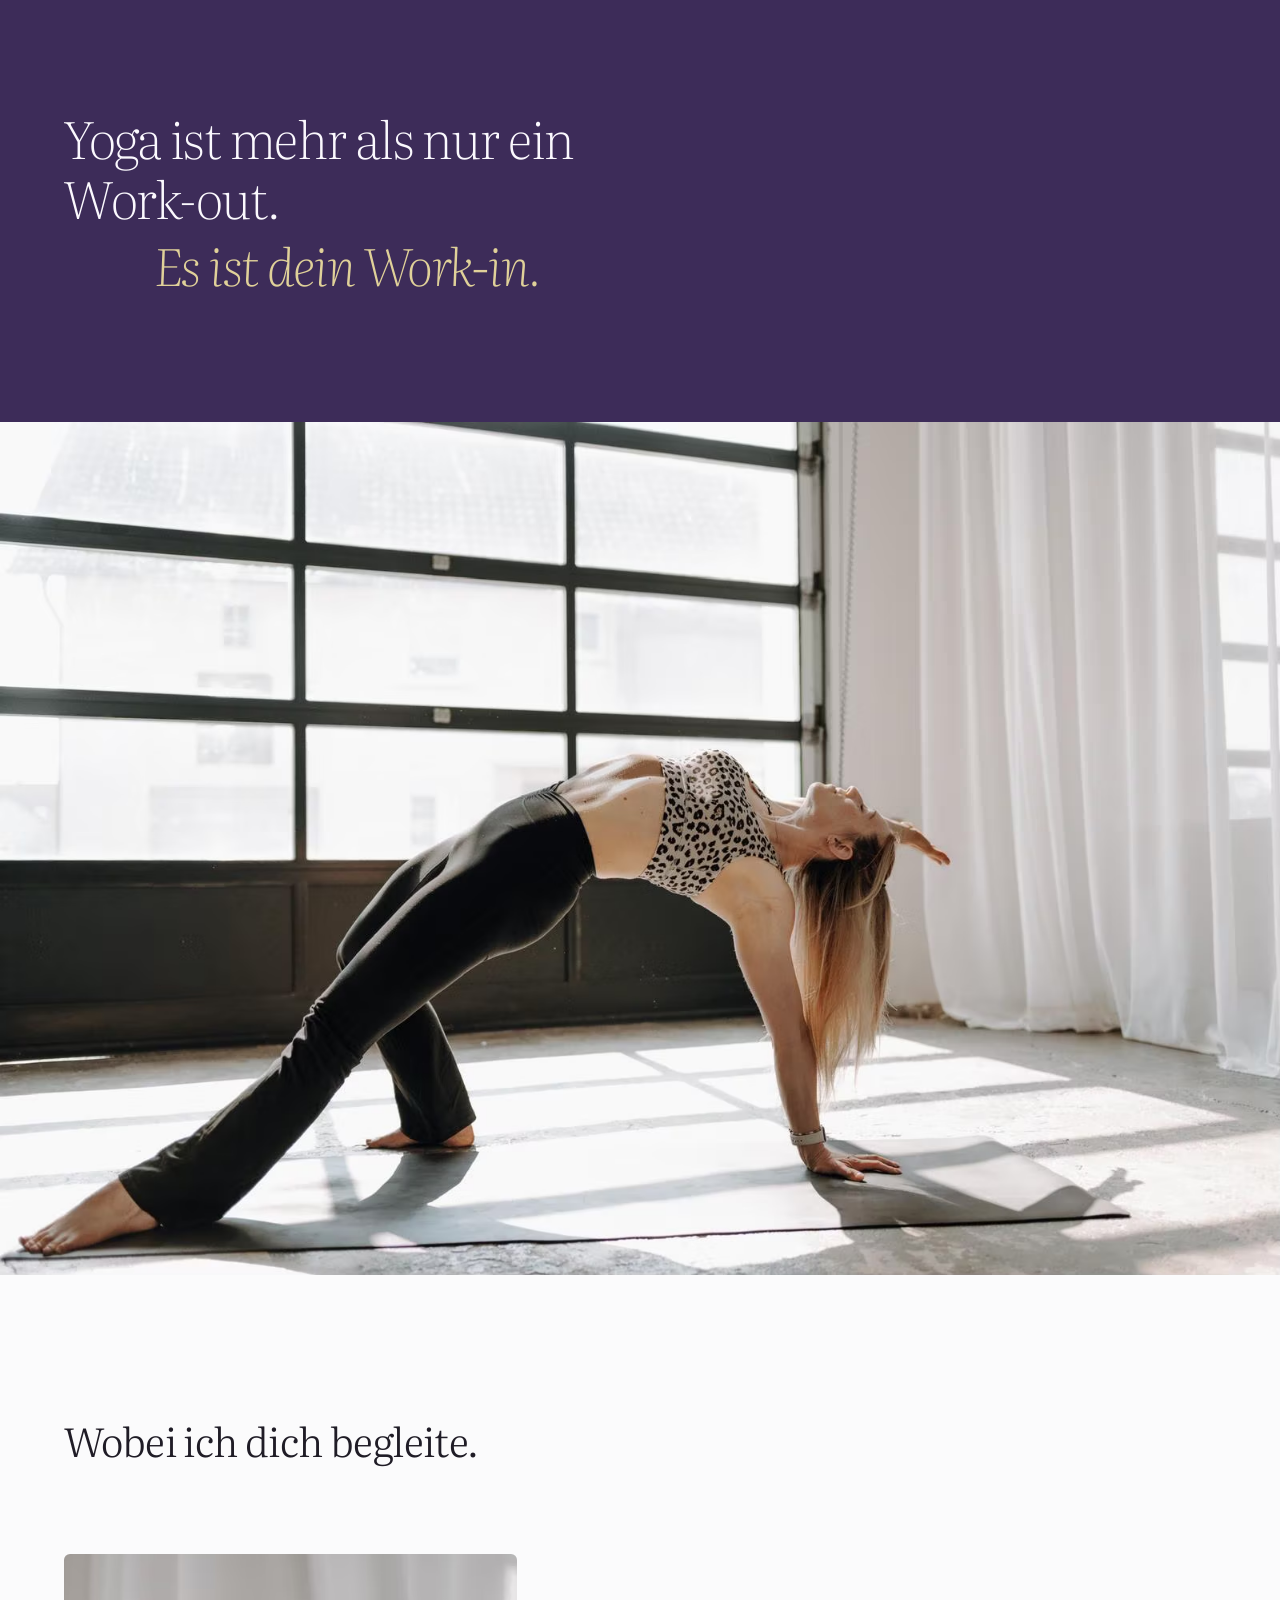
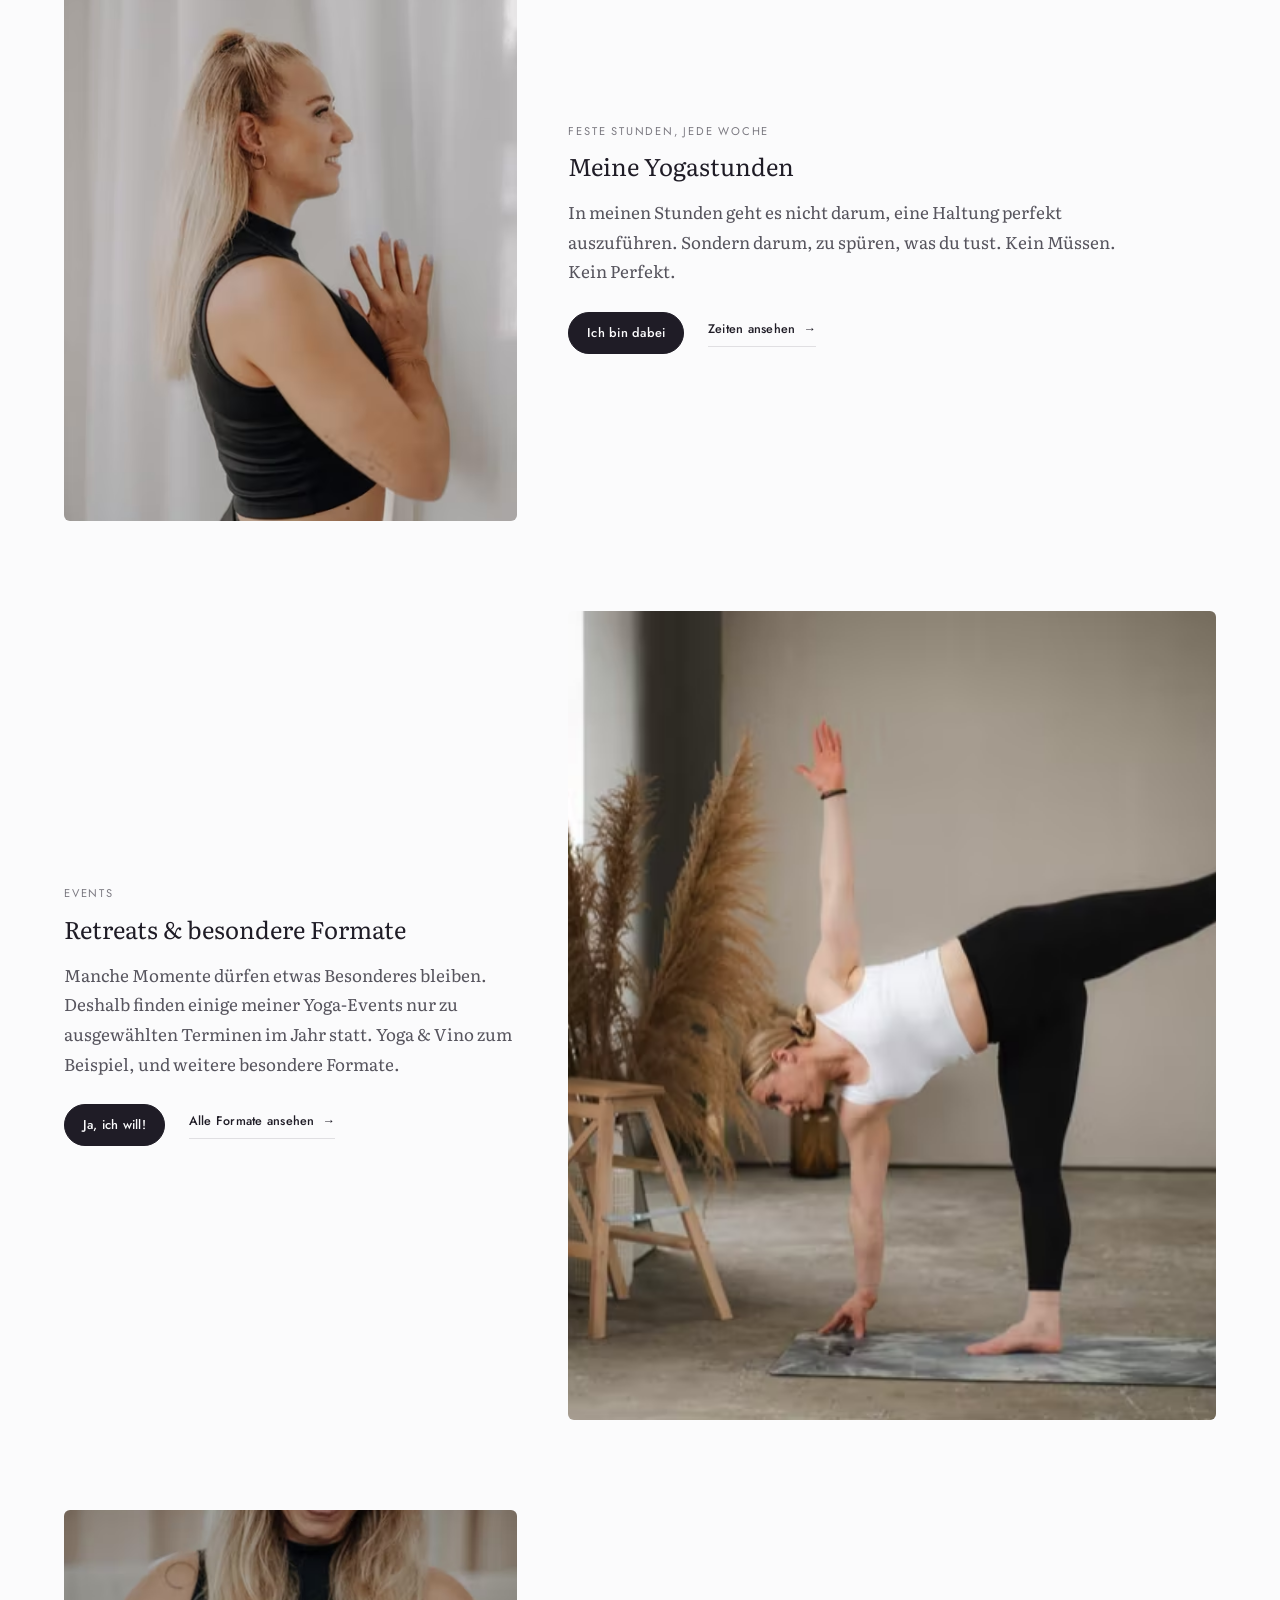
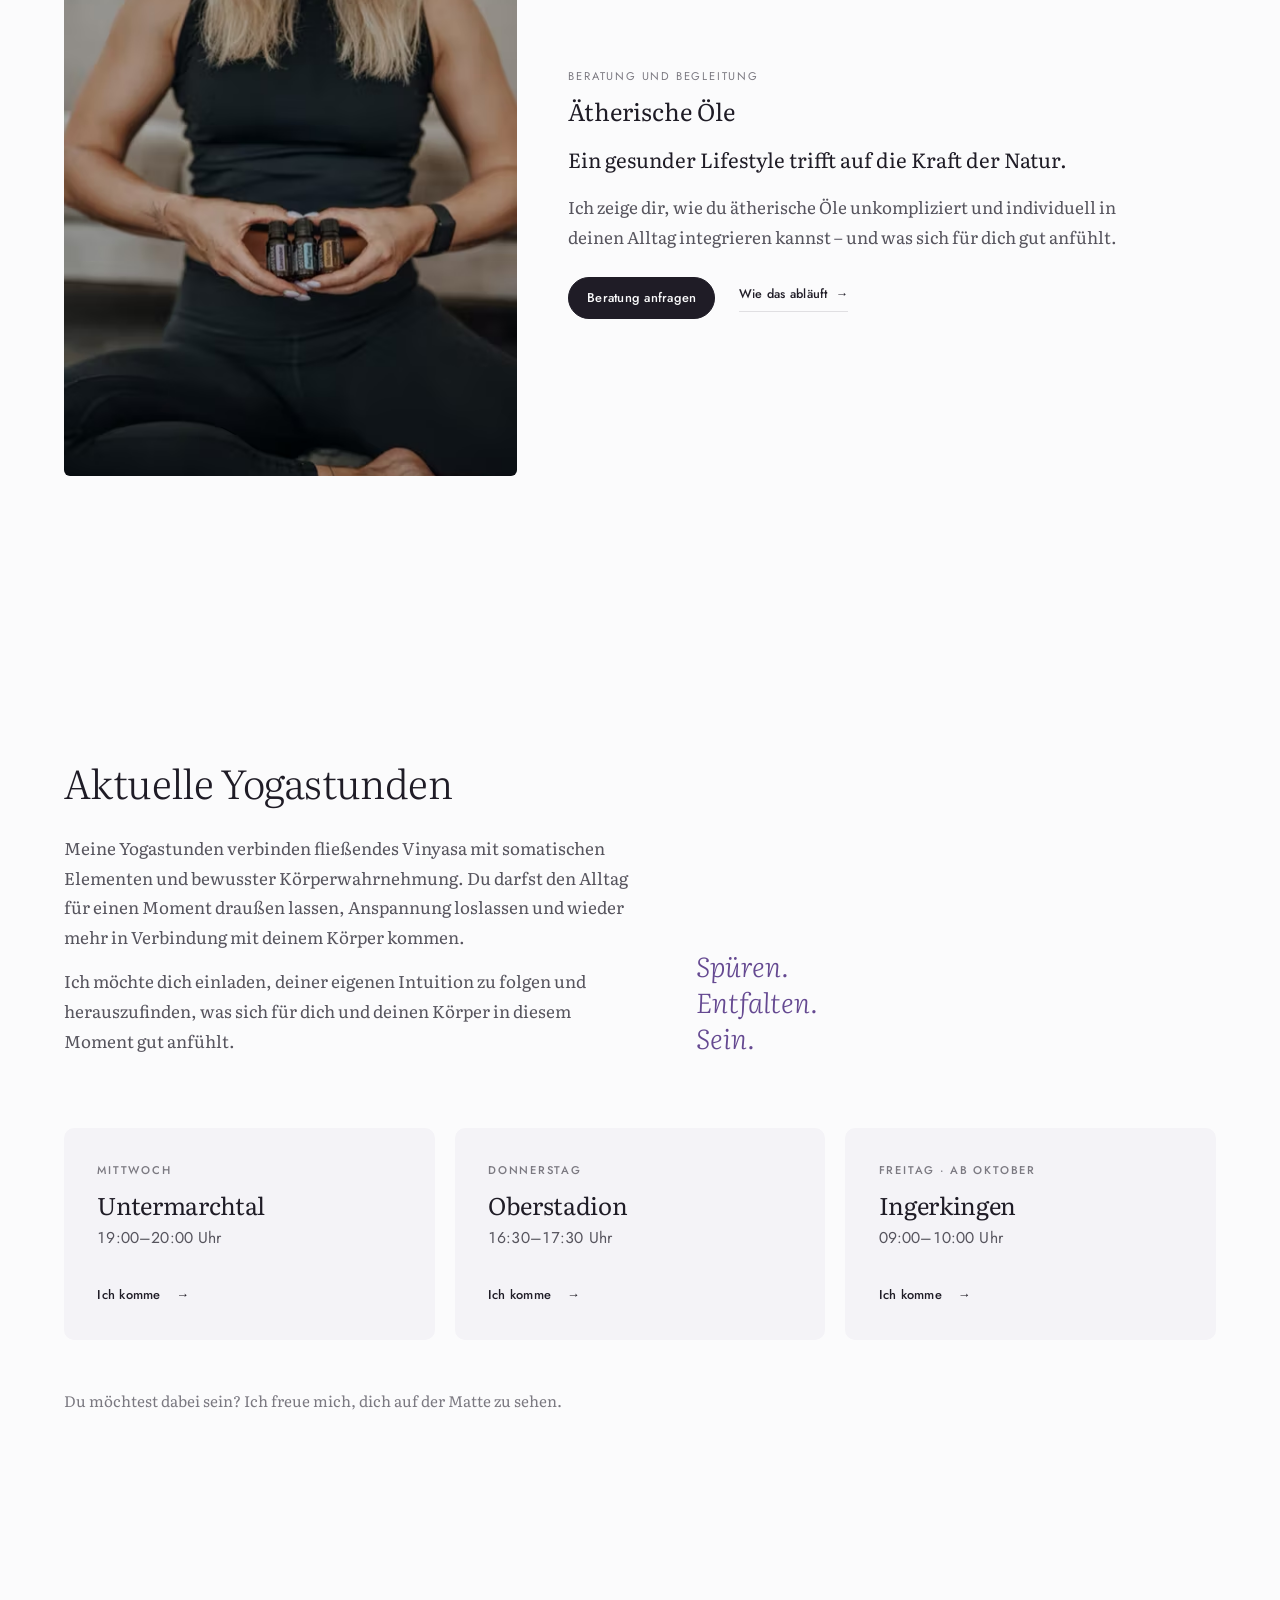
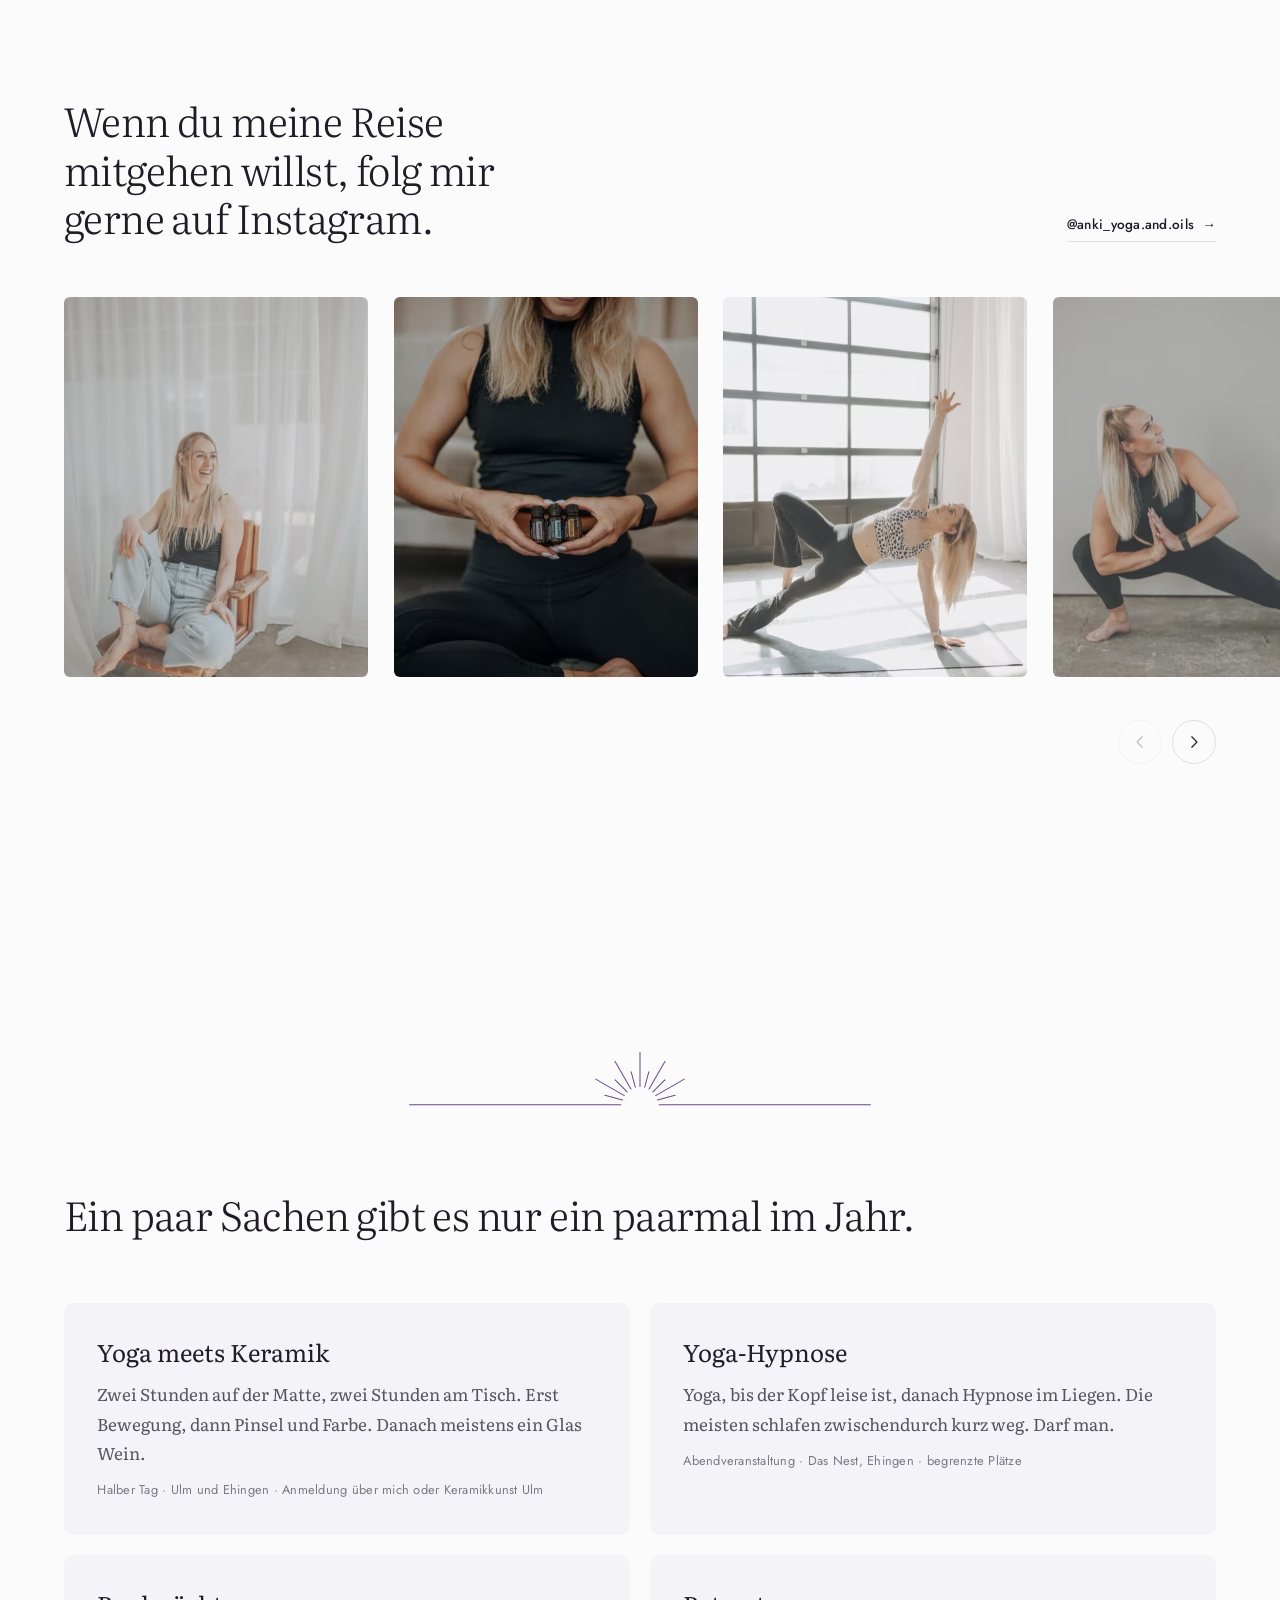
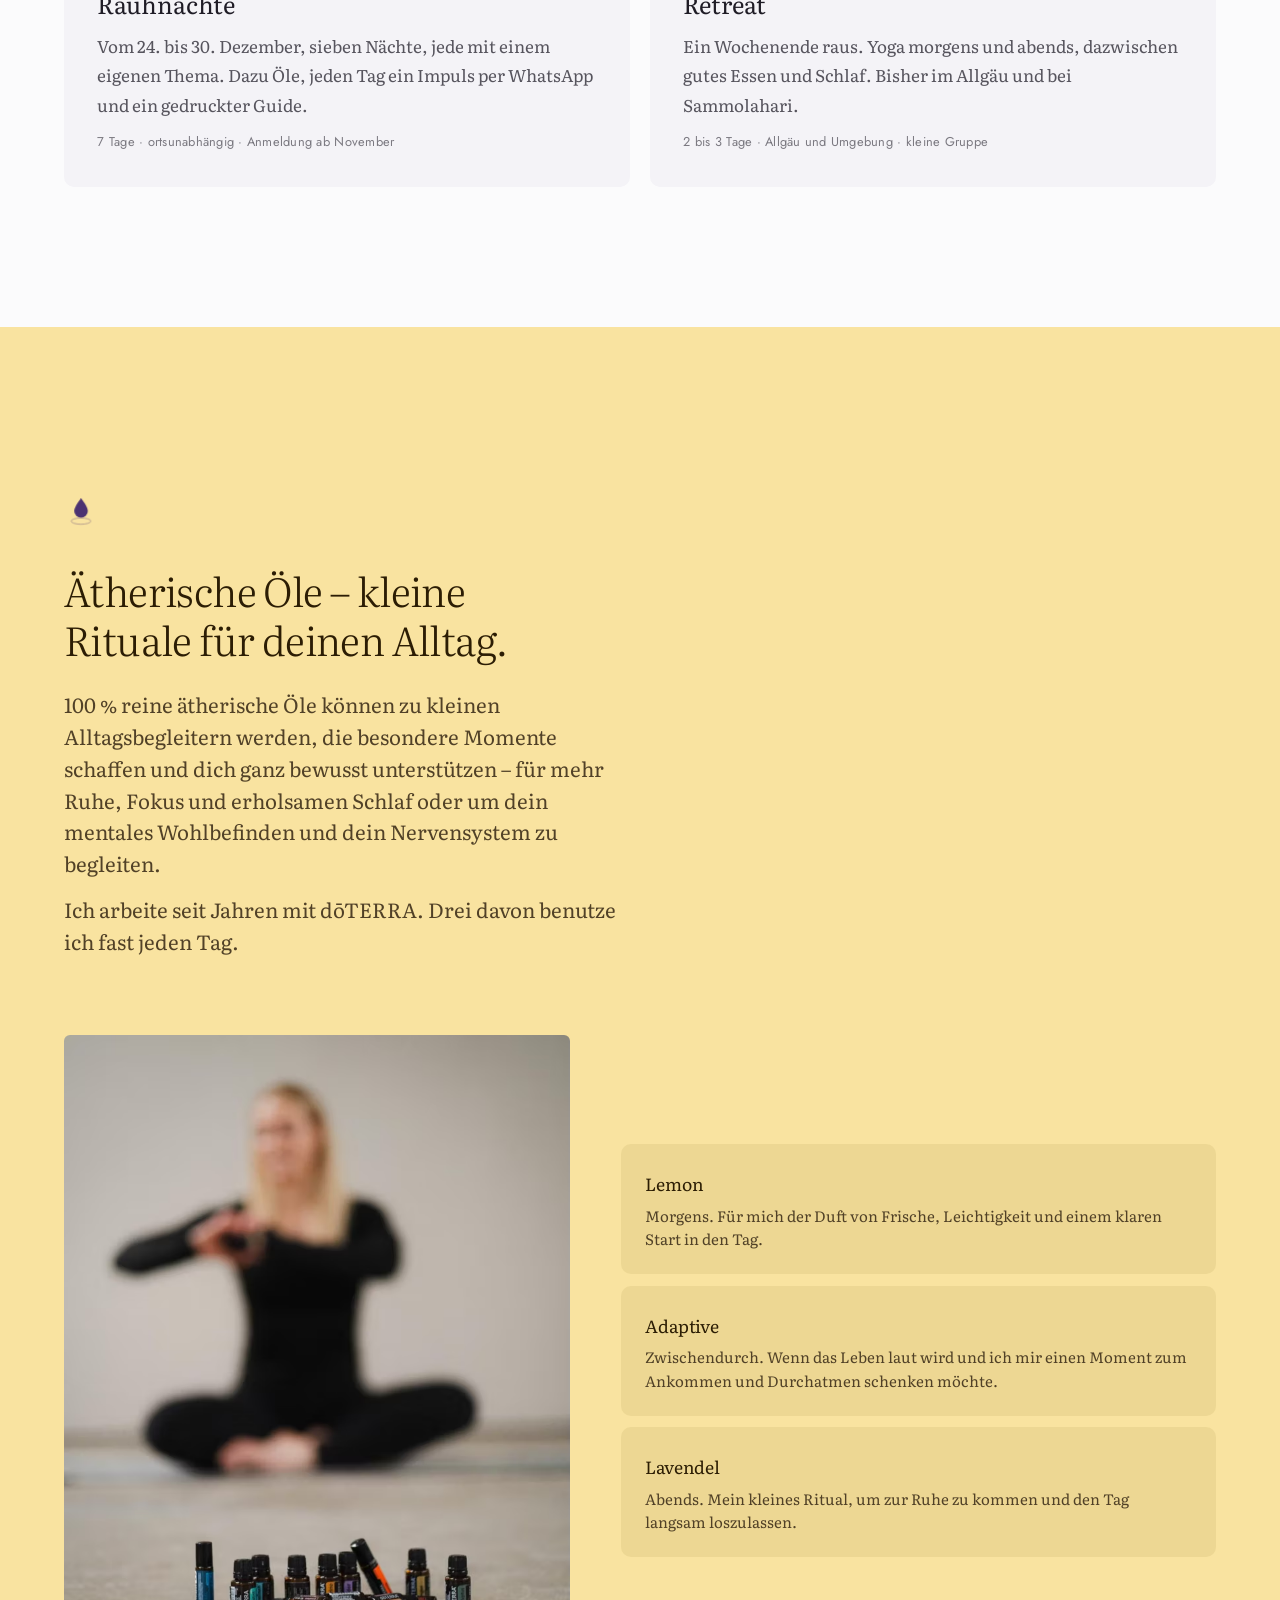
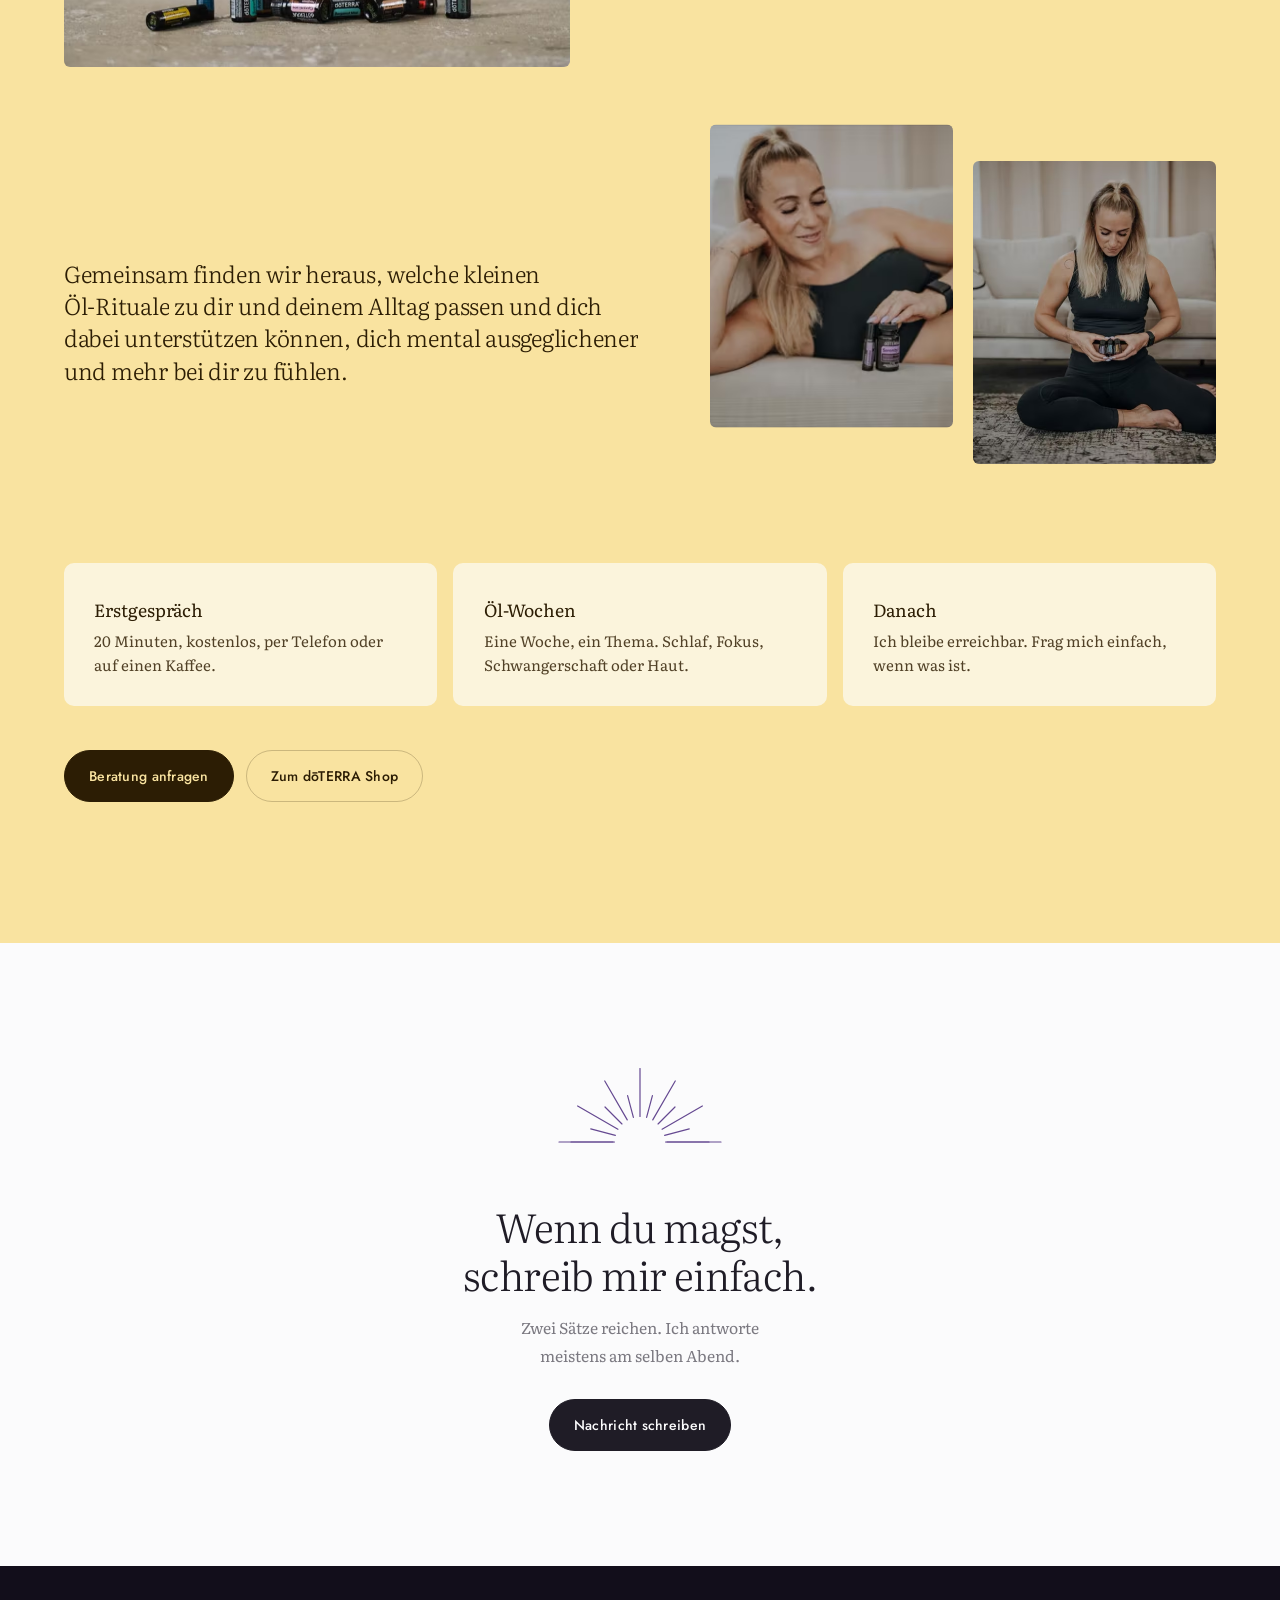
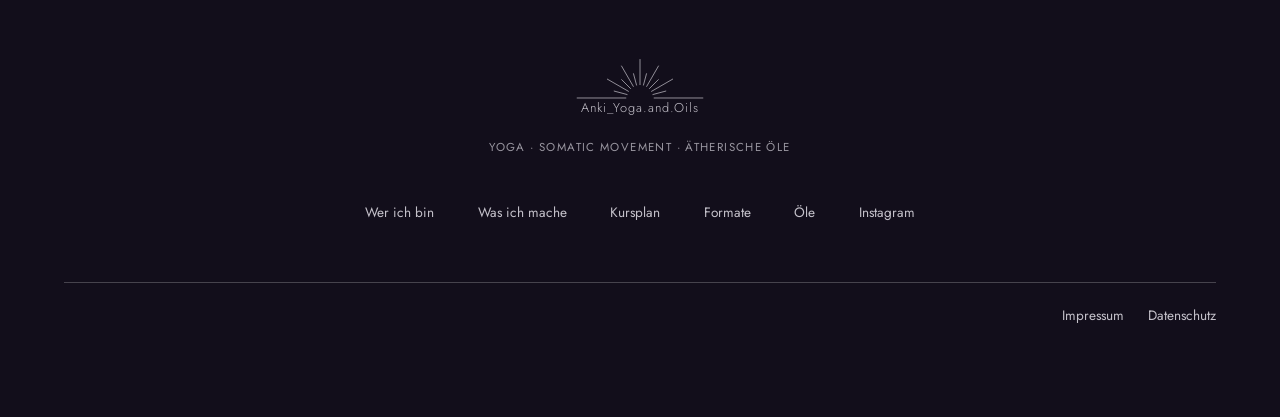
==== commit 80e5850a: "Bilder in AVIF, responsiv ausgeliefert und sprechend benannt Die Originale sind bis 1600 px breit un" ====
--- a/index.html
+++ b/index.html
@@ -15,13 +15,31 @@
 <meta property="og:type" content="website">
 <meta property="og:title" content="Anki Strahl — Somatic Yin Yoga &amp; ätherische Öle">
 <meta property="og:description" content="Yoga ist mehr als nur ein Work-out. Es ist dein Work-in.">
-<meta property="og:image" content="assets/img/hero-anki.jpg">
+<!-- Das Vorschaubild für WhatsApp, Instagram und Facebook. Bewusst das
+     Querformat: die Vorschaukarten sind rund 1200 × 630 Pixel, ein
+     Hochformat wird dort oben und unten abgeschnitten.
+     ACHTUNG vor dem Launch: og:image muss eine vollständige Adresse mit
+     https:// sein, sonst zeigt keine Plattform ein Bild an. Sobald die
+     Domain steht, hier absolut eintragen. -->
+<meta property="og:image" content="assets/img/yoga-rueckbeuge-gegenlicht-anki-strahl.jpg">
+<meta property="og:image:alt" content="Anki Strahl in einer Rückbeuge, das Sonnenlicht fällt durch die Fensterfront">
 <meta property="og:locale" content="de_DE">
 
 <link rel="preconnect" href="https://fonts.googleapis.com">
 <link rel="preconnect" href="https://fonts.gstatic.com" crossorigin>
 <link rel="stylesheet" href="https://fonts.googleapis.com/css2?family=Jost:wght@300..600&family=Literata:ital,opsz,wght@0,7..72,200..600;1,7..72,200..500&display=swap">
-<link rel="preload" as="image" href="assets/img/hero-anki.jpg" fetchpriority="high">
+<!-- Das Hero-Bild ist das größte Element im ersten Bildschirm und bestimmt
+     damit den LCP-Wert. Es wird vorgeladen, bevor der Browser das CSS
+     gelesen hat. Weil es jetzt in einem <picture> steckt, muss der Preload
+     dieselbe Auswahl treffen wie das <picture> später — sonst lädt der
+     Browser zweimal: einmal die vorgeladene Datei, einmal die, für die er
+     sich dann wirklich entscheidet. Deshalb hier derselbe Satz Stufen und
+     dasselbe sizes wie unten am Bild. -->
+<link rel="preload" as="image" type="image/avif" fetchpriority="high"
+      imagesrcset="assets/img/anki-strahl-yogalehrerin-ehingen-480.avif 480w,
+                   assets/img/anki-strahl-yogalehrerin-ehingen-768.avif 768w,
+                   assets/img/anki-strahl-yogalehrerin-ehingen-1066.avif 1066w"
+      imagesizes="100vw">
 <link rel="stylesheet" href="assets/css/style.css">
 <script>document.documentElement.classList.add('js');</script>
 </head>
@@ -100,9 +118,18 @@
 <section class="hero on-night" id="top">
   <div class="hero__bg">
     <div class="hero__shift" data-parallax="0.10">
-      <img class="hero__img" src="assets/img/hero-anki.jpg"
-           alt="Anki Strahl sitzt mit geschlossenen Augen auf dem Boden"
-           fetchpriority="high" width="1066" height="1600">
+      <!-- Randlos über die ganze Breite, deshalb sizes="100vw". Kein
+           loading="lazy": das Bild steht im ersten Bildschirm, verzögertes
+           Laden würde den LCP verschlechtern statt verbessern. -->
+      <picture>
+        <source type="image/avif" sizes="100vw"
+                srcset="assets/img/anki-strahl-yogalehrerin-ehingen-480.avif 480w,
+                        assets/img/anki-strahl-yogalehrerin-ehingen-768.avif 768w,
+                        assets/img/anki-strahl-yogalehrerin-ehingen-1066.avif 1066w">
+        <img class="hero__img" src="assets/img/anki-strahl-yogalehrerin-ehingen.jpg"
+             alt="Yogalehrerin Anki Strahl sitzt mit geschlossenen Augen im Schneidersitz auf dem Boden"
+             fetchpriority="high" width="1066" height="1600">
+      </picture>
     </div>
     <span class="hero__scrim" aria-hidden="true"></span>
   </div>
@@ -173,19 +200,37 @@
     <div class="story__trio">
       <figure class="shot trio trio--a" data-reveal data-parallax="-0.02">
         <span class="shot__clip">
-          <img src="assets/img/kontakt-anki.jpg" alt="Anki sitzt lächelnd im Schneidersitz vor einer hellen Wand" loading="lazy" width="1040" height="1600">
+          <picture>
+            <source type="image/avif" sizes="(min-width: 60rem) 32vw, 87vw"
+                    srcset="assets/img/anki-strahl-yoga-kontakt-480.avif 480w,
+                          assets/img/anki-strahl-yoga-kontakt-768.avif 768w,
+                          assets/img/anki-strahl-yoga-kontakt-1040.avif 1040w">
+            <img src="assets/img/anki-strahl-yoga-kontakt.jpg" alt="Anki Strahl sitzt lächelnd im Schneidersitz vor einer hellen Wand" loading="lazy" width="1040" height="1600">
+          </picture>
         </span>
       </figure>
 
       <figure class="shot trio trio--b" data-reveal data-parallax="-0.05">
         <span class="shot__clip">
-          <img src="assets/img/story-heute.jpg" alt="Anki sitzt lachend auf einem Ledersessel vor einem hellen Vorhang" loading="lazy" width="1066" height="1600">
+          <picture>
+            <source type="image/avif" sizes="(min-width: 60rem) 26vw, 42vw"
+                    srcset="assets/img/anki-strahl-yogalehrerin-portrait-480.avif 480w,
+                          assets/img/anki-strahl-yogalehrerin-portrait-768.avif 768w,
+                          assets/img/anki-strahl-yogalehrerin-portrait-1066.avif 1066w">
+            <img src="assets/img/anki-strahl-yogalehrerin-portrait.jpg" alt="Anki Strahl lacht auf einem Ledersessel vor einem hellen Vorhang" loading="lazy" width="1066" height="1600">
+          </picture>
         </span>
       </figure>
 
       <figure class="shot trio trio--c" data-reveal data-parallax="-0.03">
         <span class="shot__clip">
-          <img src="assets/img/weg-kraft.jpg" alt="Anki hält einen seitlichen Stütz im Gegenlicht einer großen Fensterfront" loading="lazy" width="1066" height="1600">
+          <picture>
+            <source type="image/avif" sizes="(min-width: 60rem) 22vw, 42vw"
+                    srcset="assets/img/yoga-seitstuetz-anki-strahl-480.avif 480w,
+                          assets/img/yoga-seitstuetz-anki-strahl-768.avif 768w,
+                          assets/img/yoga-seitstuetz-anki-strahl-1066.avif 1066w">
+            <img src="assets/img/yoga-seitstuetz-anki-strahl.jpg" alt="Anki Strahl hält einen seitlichen Stütz im Gegenlicht einer großen Fensterfront" loading="lazy" width="1066" height="1600">
+          </picture>
         </span>
       </figure>
     </div>
@@ -233,7 +278,14 @@
 
       <figure class="shot shot--tall" data-reveal>
         <span class="shot__clip">
-          <img src="assets/img/weg-vinyasa.jpg" alt="Anki hält einen tiefen Ausfallschritt, die Hände vor dem Herzen" loading="lazy" width="1600" height="1066">
+          <picture>
+            <source type="image/avif" sizes="(min-width: 60rem) 46vw, 87vw"
+                    srcset="assets/img/vinyasa-yoga-anki-strahl-480.avif 480w,
+                          assets/img/vinyasa-yoga-anki-strahl-768.avif 768w,
+                          assets/img/vinyasa-yoga-anki-strahl-1200.avif 1200w,
+                          assets/img/vinyasa-yoga-anki-strahl-1600.avif 1600w">
+            <img src="assets/img/vinyasa-yoga-anki-strahl.jpg" alt="Vinyasa Yoga: Anki Strahl im tiefen Ausfallschritt, die Hände vor dem Herzen" loading="lazy" width="1600" height="1066">
+          </picture>
         </span>
       </figure>
     </div>
@@ -255,8 +307,14 @@
      braucht Überstand, und Überstand heißt oben und unten abgeschnitten. -->
 <section class="light" aria-label="Im Studio">
   <div class="light__media">
-    <img src="assets/img/licht.jpg" alt="Anki in einer Rückbeuge, das Sonnenlicht fällt durch die Fensterfront auf den Boden"
-         loading="lazy" width="1600" height="1066">
+    <picture>
+      <source type="image/avif" sizes="100vw"
+              srcset="assets/img/yoga-rueckbeuge-gegenlicht-anki-strahl-480.avif 480w,
+                    assets/img/yoga-rueckbeuge-gegenlicht-anki-strahl-768.avif 768w,
+                    assets/img/yoga-rueckbeuge-gegenlicht-anki-strahl-1200.avif 1200w,
+                    assets/img/yoga-rueckbeuge-gegenlicht-anki-strahl-1600.avif 1600w">
+      <img src="assets/img/yoga-rueckbeuge-gegenlicht-anki-strahl.jpg" alt="Anki Strahl in einer Rückbeuge, das Sonnenlicht fällt durch die Fensterfront auf den Studioboden" loading="lazy" width="1600" height="1066">
+    </picture>
   </div>
 </section>
 
@@ -267,7 +325,13 @@
   <article class="way" data-reveal>
     <figure class="shot way__media">
       <span class="shot__clip">
-        <img src="assets/img/weg-yin.jpg" alt="Anki im Profil, die Hände vor dem Herzen, heller Vorhang im Hintergrund" loading="lazy" width="1066" height="1600">
+        <picture>
+          <source type="image/avif" sizes="(min-width: 60rem) 33vw, 87vw"
+                  srcset="assets/img/somatic-yin-yoga-anki-strahl-480.avif 480w,
+                        assets/img/somatic-yin-yoga-anki-strahl-768.avif 768w,
+                        assets/img/somatic-yin-yoga-anki-strahl-1066.avif 1066w">
+          <img src="assets/img/somatic-yin-yoga-anki-strahl.jpg" alt="Somatic Yin Yoga: Anki Strahl im Profil, die Hände vor dem Herzen" loading="lazy" width="1066" height="1600">
+        </picture>
       </span>
     </figure>
     <div class="way__body">
@@ -289,7 +353,14 @@
   <article class="way way--flip" data-reveal>
     <figure class="shot way__media">
       <span class="shot__clip">
-        <img src="assets/img/weg-retreat.jpg" alt="Anki im Halbmond im Studio, daneben Pampasgras und eine Holzleiter" loading="lazy" width="1600" height="1066">
+        <picture>
+          <source type="image/avif" sizes="(min-width: 60rem) 46vw, 87vw"
+                  srcset="assets/img/yoga-retreat-anki-strahl-480.avif 480w,
+                        assets/img/yoga-retreat-anki-strahl-768.avif 768w,
+                        assets/img/yoga-retreat-anki-strahl-1200.avif 1200w,
+                        assets/img/yoga-retreat-anki-strahl-1600.avif 1600w">
+          <img src="assets/img/yoga-retreat-anki-strahl.jpg" alt="Yoga-Retreat: Anki Strahl im Halbmond, daneben Pampasgras und eine Holzleiter" loading="lazy" width="1600" height="1066">
+        </picture>
       </span>
     </figure>
     <div class="way__body">
@@ -310,7 +381,13 @@
   <article class="way" data-reveal>
     <figure class="shot way__media">
       <span class="shot__clip">
-        <img src="assets/img/oele-drei.jpg" alt="Anki lacht und hält drei dōTERRA-Fläschchen in den Händen" loading="lazy" width="1066" height="1600">
+        <picture>
+          <source type="image/avif" sizes="(min-width: 60rem) 33vw, 87vw"
+                  srcset="assets/img/doterra-aetherische-oele-beratung-480.avif 480w,
+                        assets/img/doterra-aetherische-oele-beratung-768.avif 768w,
+                        assets/img/doterra-aetherische-oele-beratung-1066.avif 1066w">
+          <img src="assets/img/doterra-aetherische-oele-beratung.jpg" alt="Anki Strahl lacht und hält drei Fläschchen ätherische Öle von dōTERRA in den Händen" loading="lazy" width="1066" height="1600">
+        </picture>
       </span>
     </figure>
     <div class="way__body">
@@ -419,7 +496,13 @@
       <li class="slide">
         <figure class="shot">
           <span class="shot__clip">
-            <img src="assets/img/story-heute.jpg" alt="Anki lacht im Sessel" loading="lazy" width="1066" height="1600">
+            <picture>
+              <source type="image/avif" sizes="(min-width: 26rem) 304px, 74vw"
+                      srcset="assets/img/anki-strahl-yogalehrerin-portrait-480.avif 480w,
+                            assets/img/anki-strahl-yogalehrerin-portrait-768.avif 768w,
+                            assets/img/anki-strahl-yogalehrerin-portrait-1066.avif 1066w">
+              <img src="assets/img/anki-strahl-yogalehrerin-portrait.jpg" alt="Anki Strahl lacht im Sessel" loading="lazy" width="1066" height="1600">
+            </picture>
           </span>
         </figure>
       </li>
@@ -427,7 +510,13 @@
       <li class="slide">
         <figure class="shot">
           <span class="shot__clip">
-            <img src="assets/img/oele-drei.jpg" alt="Anki hält drei Fläschchen ätherisches Öl in den Händen" loading="lazy" width="1066" height="1600">
+            <picture>
+              <source type="image/avif" sizes="(min-width: 26rem) 304px, 74vw"
+                      srcset="assets/img/doterra-aetherische-oele-beratung-480.avif 480w,
+                            assets/img/doterra-aetherische-oele-beratung-768.avif 768w,
+                            assets/img/doterra-aetherische-oele-beratung-1066.avif 1066w">
+              <img src="assets/img/doterra-aetherische-oele-beratung.jpg" alt="Drei Fläschchen ätherische Öle von dōTERRA" loading="lazy" width="1066" height="1600">
+            </picture>
           </span>
         </figure>
       </li>
@@ -435,7 +524,13 @@
       <li class="slide">
         <figure class="shot">
           <span class="shot__clip">
-            <img src="assets/img/weg-kraft.jpg" alt="Anki im seitlichen Stütz vor der Fensterfront" loading="lazy" width="1066" height="1600">
+            <picture>
+              <source type="image/avif" sizes="(min-width: 26rem) 304px, 74vw"
+                      srcset="assets/img/yoga-seitstuetz-anki-strahl-480.avif 480w,
+                            assets/img/yoga-seitstuetz-anki-strahl-768.avif 768w,
+                            assets/img/yoga-seitstuetz-anki-strahl-1066.avif 1066w">
+              <img src="assets/img/yoga-seitstuetz-anki-strahl.jpg" alt="Anki Strahl im seitlichen Stütz vor der Fensterfront" loading="lazy" width="1066" height="1600">
+            </picture>
           </span>
         </figure>
       </li>
@@ -443,7 +538,14 @@
       <li class="slide">
         <figure class="shot">
           <span class="shot__clip">
-            <img src="assets/img/weg-vinyasa.jpg" alt="Anki im tiefen Ausfallschritt mit gefalteten Händen" loading="lazy" width="1600" height="1066">
+            <picture>
+              <source type="image/avif" sizes="(min-width: 26rem) 304px, 74vw"
+                      srcset="assets/img/vinyasa-yoga-anki-strahl-480.avif 480w,
+                            assets/img/vinyasa-yoga-anki-strahl-768.avif 768w,
+                            assets/img/vinyasa-yoga-anki-strahl-1200.avif 1200w,
+                            assets/img/vinyasa-yoga-anki-strahl-1600.avif 1600w">
+              <img src="assets/img/vinyasa-yoga-anki-strahl.jpg" alt="Anki Strahl im tiefen Ausfallschritt mit gefalteten Händen" loading="lazy" width="1600" height="1066">
+            </picture>
           </span>
         </figure>
       </li>
@@ -451,7 +553,14 @@
       <li class="slide">
         <figure class="shot">
           <span class="shot__clip">
-            <img src="assets/img/oele-sofa.jpg" alt="Anki liegt lachend auf dem Sofa, daneben zwei Fläschchen" loading="lazy" width="1600" height="1066">
+            <picture>
+              <source type="image/avif" sizes="(min-width: 26rem) 304px, 74vw"
+                      srcset="assets/img/aetherische-oele-ritual-alltag-480.avif 480w,
+                            assets/img/aetherische-oele-ritual-alltag-768.avif 768w,
+                            assets/img/aetherische-oele-ritual-alltag-1200.avif 1200w,
+                            assets/img/aetherische-oele-ritual-alltag-1600.avif 1600w">
+              <img src="assets/img/aetherische-oele-ritual-alltag.jpg" alt="Anki Strahl liegt lachend auf dem Sofa, daneben zwei Ölfläschchen" loading="lazy" width="1600" height="1066">
+            </picture>
           </span>
         </figure>
       </li>
@@ -459,7 +568,14 @@
       <li class="slide">
         <figure class="shot">
           <span class="shot__clip">
-            <img src="assets/img/licht.jpg" alt="Anki in einer Rückbeuge im Gegenlicht" loading="lazy" width="1600" height="1066">
+            <picture>
+              <source type="image/avif" sizes="(min-width: 26rem) 304px, 74vw"
+                      srcset="assets/img/yoga-rueckbeuge-gegenlicht-anki-strahl-480.avif 480w,
+                            assets/img/yoga-rueckbeuge-gegenlicht-anki-strahl-768.avif 768w,
+                            assets/img/yoga-rueckbeuge-gegenlicht-anki-strahl-1200.avif 1200w,
+                            assets/img/yoga-rueckbeuge-gegenlicht-anki-strahl-1600.avif 1600w">
+              <img src="assets/img/yoga-rueckbeuge-gegenlicht-anki-strahl.jpg" alt="Anki Strahl in einer Rückbeuge im Gegenlicht" loading="lazy" width="1600" height="1066">
+            </picture>
           </span>
         </figure>
       </li>
@@ -467,7 +583,13 @@
       <li class="slide">
         <figure class="shot">
           <span class="shot__clip">
-            <img src="assets/img/oele-haende.jpg" alt="Anki sitzt im Schneidersitz und hält Ölfläschchen" loading="lazy" width="1066" height="1600">
+            <picture>
+              <source type="image/avif" sizes="(min-width: 26rem) 304px, 74vw"
+                      srcset="assets/img/aetherische-oele-beratung-anki-strahl-480.avif 480w,
+                            assets/img/aetherische-oele-beratung-anki-strahl-768.avif 768w,
+                            assets/img/aetherische-oele-beratung-anki-strahl-1066.avif 1066w">
+              <img src="assets/img/aetherische-oele-beratung-anki-strahl.jpg" alt="Anki Strahl sitzt im Schneidersitz und hält ätherische Öle" loading="lazy" width="1066" height="1600">
+            </picture>
           </span>
         </figure>
       </li>
@@ -475,7 +597,13 @@
       <li class="slide">
         <figure class="shot">
           <span class="shot__clip">
-            <img src="assets/img/oele-auftakt.jpg" alt="Ätherische Öle auf dem Boden, Anki sitzt unscharf dahinter" loading="lazy" width="1066" height="1600">
+            <picture>
+              <source type="image/avif" sizes="(min-width: 26rem) 304px, 74vw"
+                      srcset="assets/img/aetherische-oele-doterra-flaeschchen-480.avif 480w,
+                            assets/img/aetherische-oele-doterra-flaeschchen-768.avif 768w,
+                            assets/img/aetherische-oele-doterra-flaeschchen-1066.avif 1066w">
+              <img src="assets/img/aetherische-oele-doterra-flaeschchen.jpg" alt="Ätherische Öle stehen auf dem Boden, Anki Strahl sitzt unscharf dahinter" loading="lazy" width="1066" height="1600">
+            </picture>
           </span>
         </figure>
       </li>
@@ -483,7 +611,13 @@
       <li class="slide">
         <figure class="shot">
           <span class="shot__clip">
-            <img src="assets/img/kontakt-anki.jpg" alt="Anki sitzt im Schneidersitz und schaut in die Kamera" loading="lazy" width="1040" height="1600">
+            <picture>
+              <source type="image/avif" sizes="(min-width: 26rem) 304px, 74vw"
+                      srcset="assets/img/anki-strahl-yoga-kontakt-480.avif 480w,
+                            assets/img/anki-strahl-yoga-kontakt-768.avif 768w,
+                            assets/img/anki-strahl-yoga-kontakt-1040.avif 1040w">
+              <img src="assets/img/anki-strahl-yoga-kontakt.jpg" alt="Anki Strahl sitzt im Schneidersitz und schaut in die Kamera" loading="lazy" width="1040" height="1600">
+            </picture>
           </span>
         </figure>
       </li>
@@ -602,7 +736,13 @@
   <div class="oils__duo">
     <figure class="shot oils__shot" data-reveal>
       <span class="shot__clip">
-        <img src="assets/img/oele-auftakt.jpg" alt="Die Ölfläschchen einzeln auf dem Boden, Anki sitzt unscharf dahinter" loading="lazy" width="1066" height="1600">
+        <picture>
+          <source type="image/avif" sizes="(min-width: 60rem) 38vw, 90vw"
+                  srcset="assets/img/aetherische-oele-doterra-flaeschchen-480.avif 480w,
+                        assets/img/aetherische-oele-doterra-flaeschchen-768.avif 768w,
+                        assets/img/aetherische-oele-doterra-flaeschchen-1066.avif 1066w">
+          <img src="assets/img/aetherische-oele-doterra-flaeschchen.jpg" alt="Fläschchen mit ätherischen Ölen auf dem Boden, Anki Strahl sitzt unscharf dahinter" loading="lazy" width="1066" height="1600">
+        </picture>
       </span>
     </figure>
 
@@ -639,13 +779,26 @@
     <div class="oils__pair">
       <figure class="shot oils__shot" data-reveal data-parallax="-0.03">
         <span class="shot__clip">
-          <img src="assets/img/oele-sofa.jpg" alt="Anki liegt auf dem Sofa, vor ihr stehen zwei Fläschchen" loading="lazy" width="1600" height="1066">
+          <picture>
+            <source type="image/avif" sizes="(min-width: 60rem) 19vw, 43vw"
+                    srcset="assets/img/aetherische-oele-ritual-alltag-480.avif 480w,
+                          assets/img/aetherische-oele-ritual-alltag-768.avif 768w,
+                          assets/img/aetherische-oele-ritual-alltag-1200.avif 1200w,
+                          assets/img/aetherische-oele-ritual-alltag-1600.avif 1600w">
+            <img src="assets/img/aetherische-oele-ritual-alltag.jpg" alt="Anki Strahl liegt auf dem Sofa, vor ihr stehen zwei Ölfläschchen" loading="lazy" width="1600" height="1066">
+          </picture>
         </span>
       </figure>
 
       <figure class="shot oils__shot" data-reveal data-parallax="-0.06">
         <span class="shot__clip">
-          <img src="assets/img/oele-haende.jpg" alt="Anki sitzt auf dem Boden und hält die Fläschchen in beiden Händen" loading="lazy" width="1066" height="1600">
+          <picture>
+            <source type="image/avif" sizes="(min-width: 60rem) 19vw, 43vw"
+                    srcset="assets/img/aetherische-oele-beratung-anki-strahl-480.avif 480w,
+                          assets/img/aetherische-oele-beratung-anki-strahl-768.avif 768w,
+                          assets/img/aetherische-oele-beratung-anki-strahl-1066.avif 1066w">
+            <img src="assets/img/aetherische-oele-beratung-anki-strahl.jpg" alt="Anki Strahl hält zwei Fläschchen ätherische Öle in beiden Händen" loading="lazy" width="1066" height="1600">
+          </picture>
         </span>
       </figure>
     </div>
--- a/assets/css/style.css
+++ b/assets/css/style.css
@@ -168,6 +168,15 @@
 h1, h2, h3, p, figure, figcaption, blockquote, dl, dd { margin: 0; }
 ul, ol { margin: 0; padding: 0; }
 img, svg { display: block; max-width: 100%; }
+
+/* Jedes Foto steckt in einem <picture>, das dem Browser AVIF anbietet und
+   das JPEG als Rückfalloption behält. Diese Hülle soll im Layout nicht
+   existieren: mit display:contents erzeugt sie keine eigene Box, das <img>
+   steht weiterhin genau dort, wo vorher das <img> stand. Ohne diese Zeile
+   müsste jede Regel wie „.shot img" oder „.light__media img" eine zweite
+   für die Hülle bekommen, und Grid- wie Flex-Kinder wären plötzlich das
+   <picture> statt das Bild. */
+picture { display: contents; }
 button { font: inherit; color: inherit; cursor: pointer; background: none; border: 0; padding: 0; }
 table { border-collapse: collapse; }
 
@@ -1351,9 +1360,6 @@
 }
 .step__text { font-size: 0.94rem; line-height: 1.55; color: var(--fg); }
 
-/* Zwei Ziele, eine Zeile. Untereinander gestapelt schieben die beiden Knöpfe
-   das Ende der Sektion ohne Grund weiter nach unten. Gleich breite Spalten
-   auf dem Handy, ab Tablet nur so breit wie ihr Text. */
 /* Am Telefon untereinander. Nebeneinander blieb für „Zum dōTERRA Shop" eine
    halbe Spalte übrig, die Beschriftung brach zweizeilig um und der Knopf sah
    neben dem einzeiligen daneben kaputt aus. */
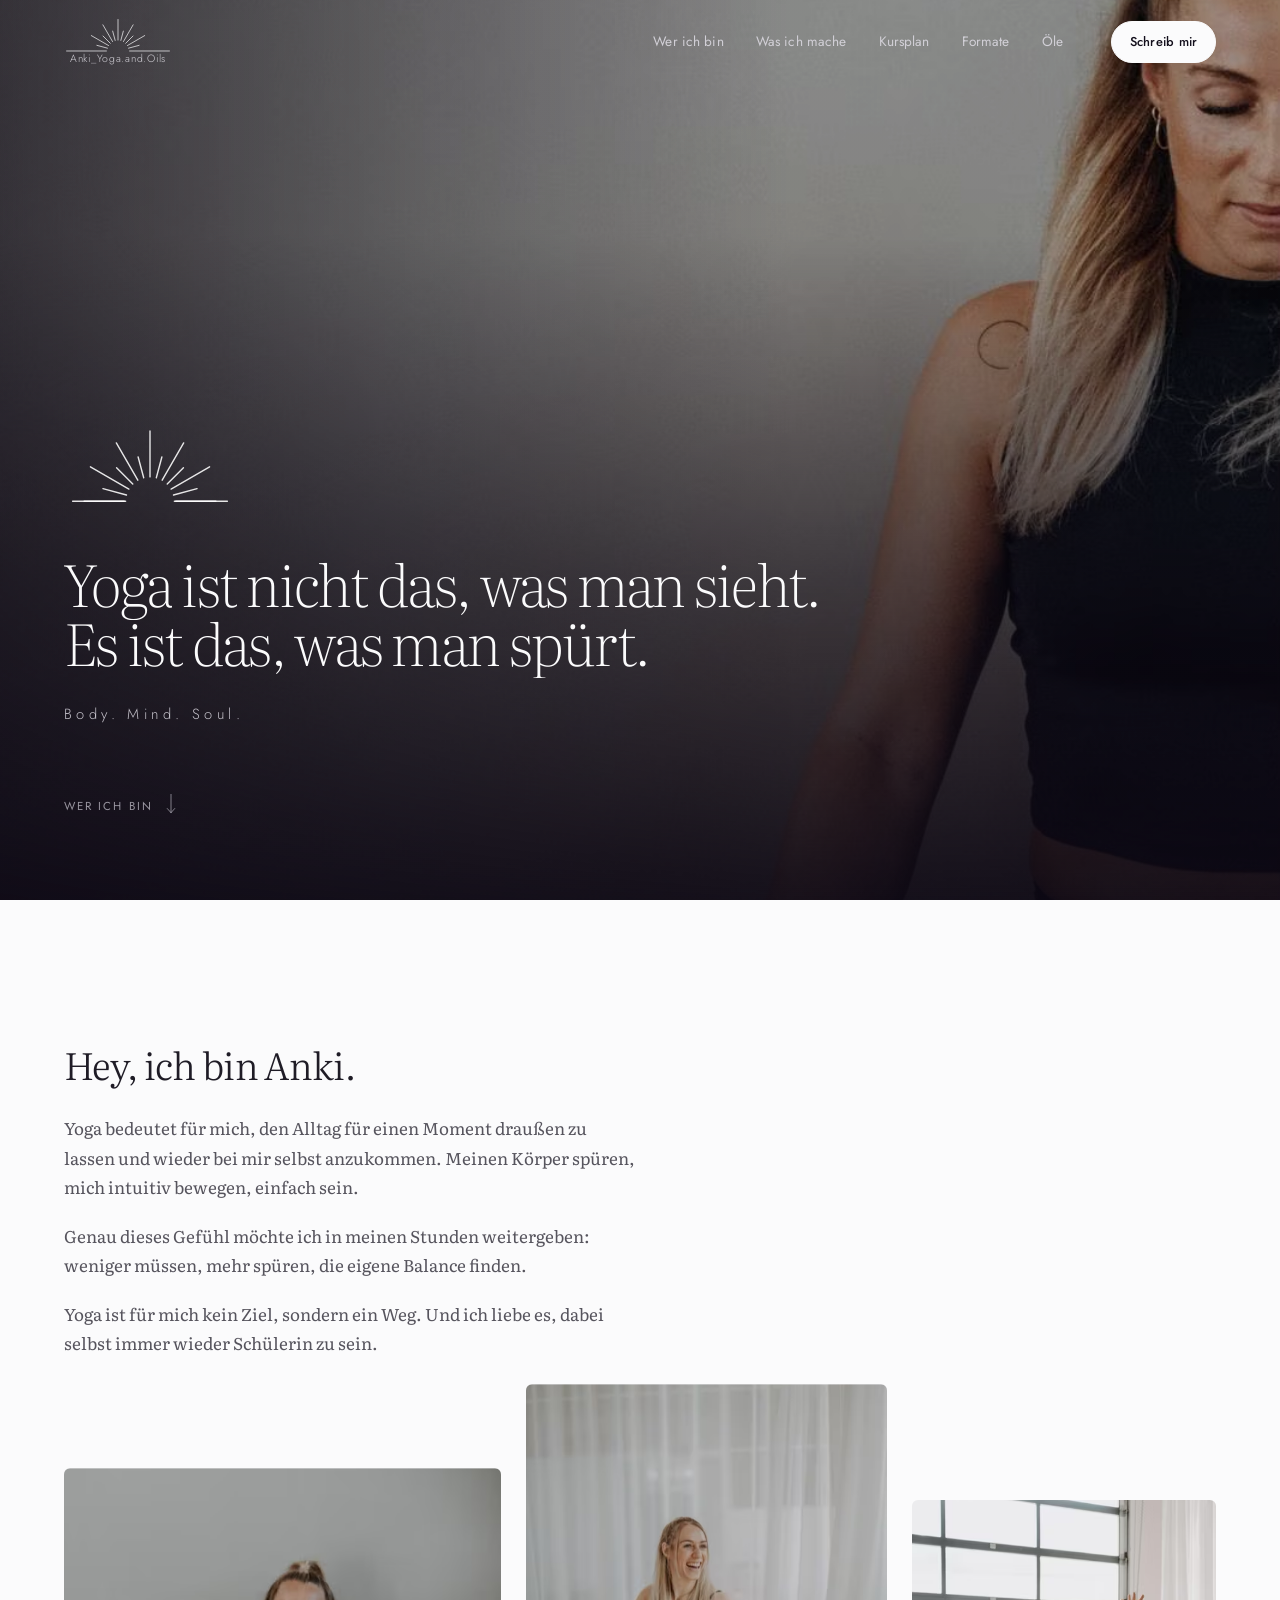
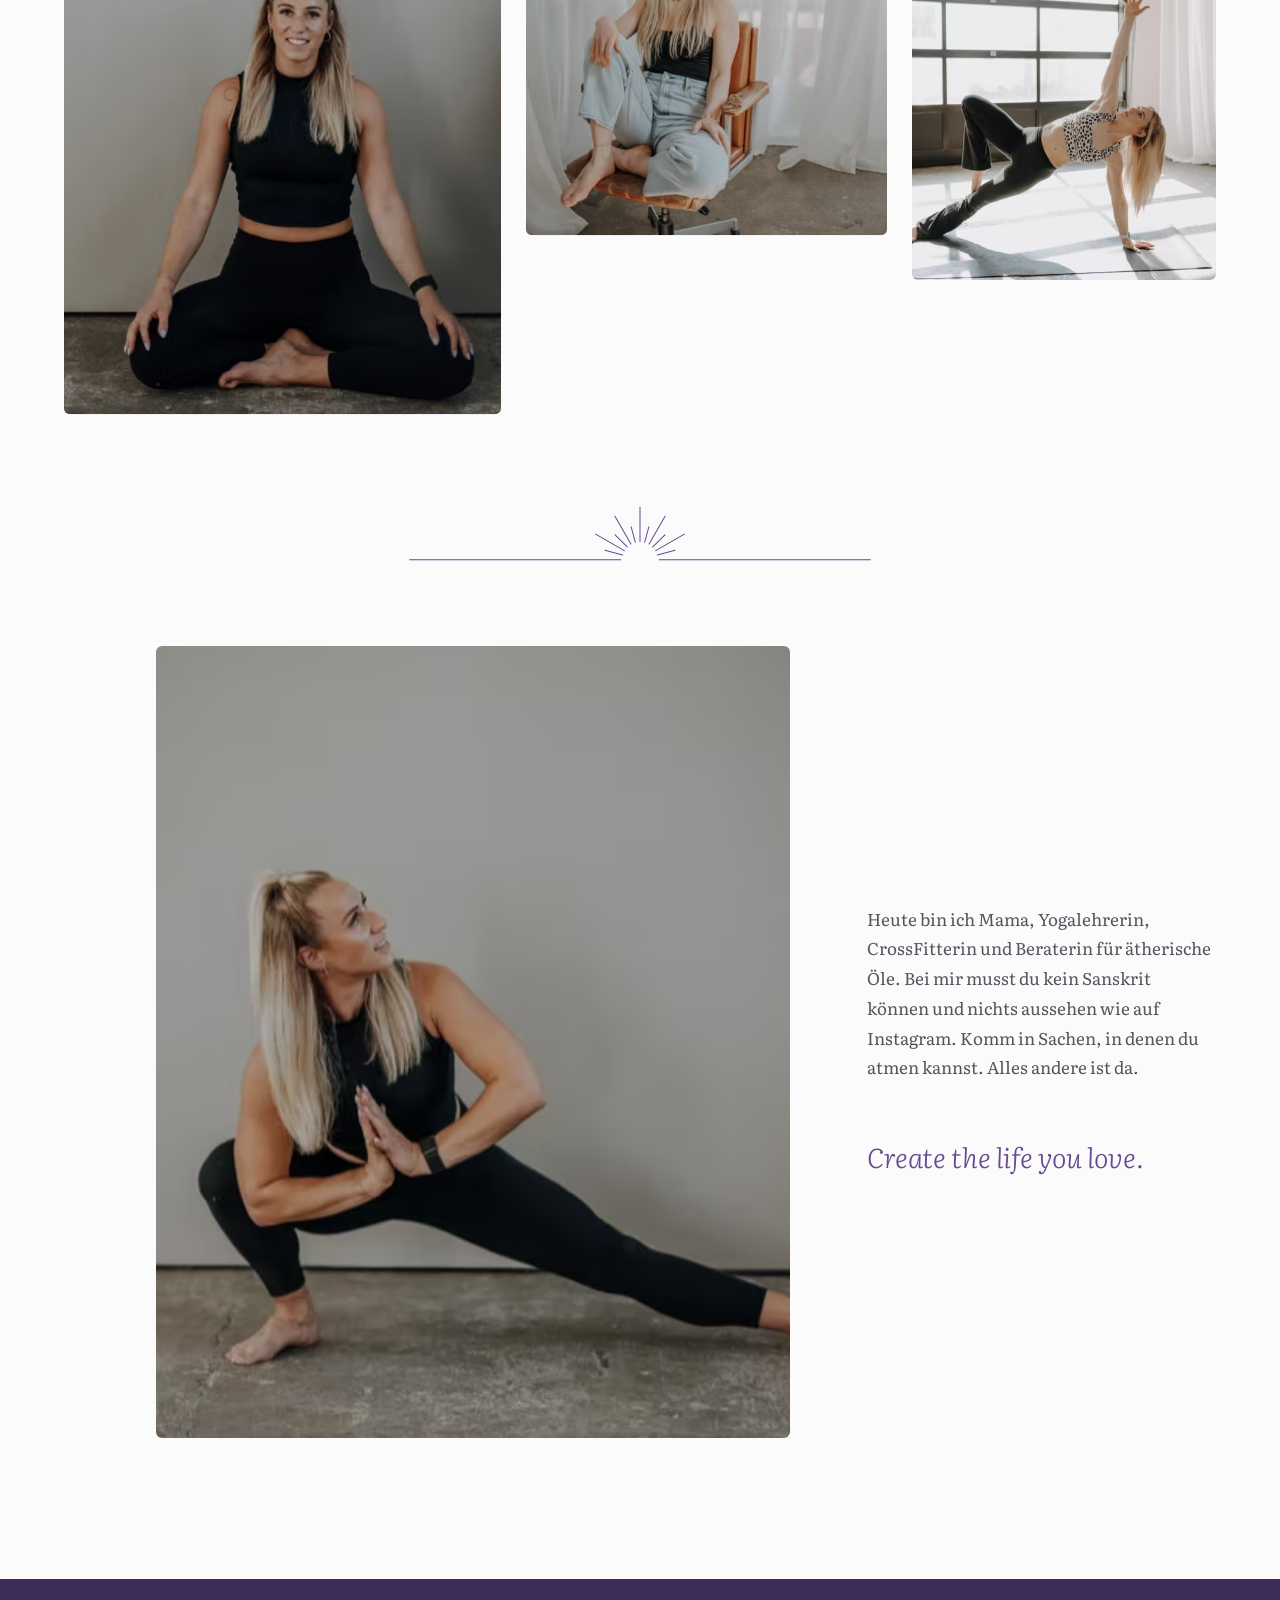
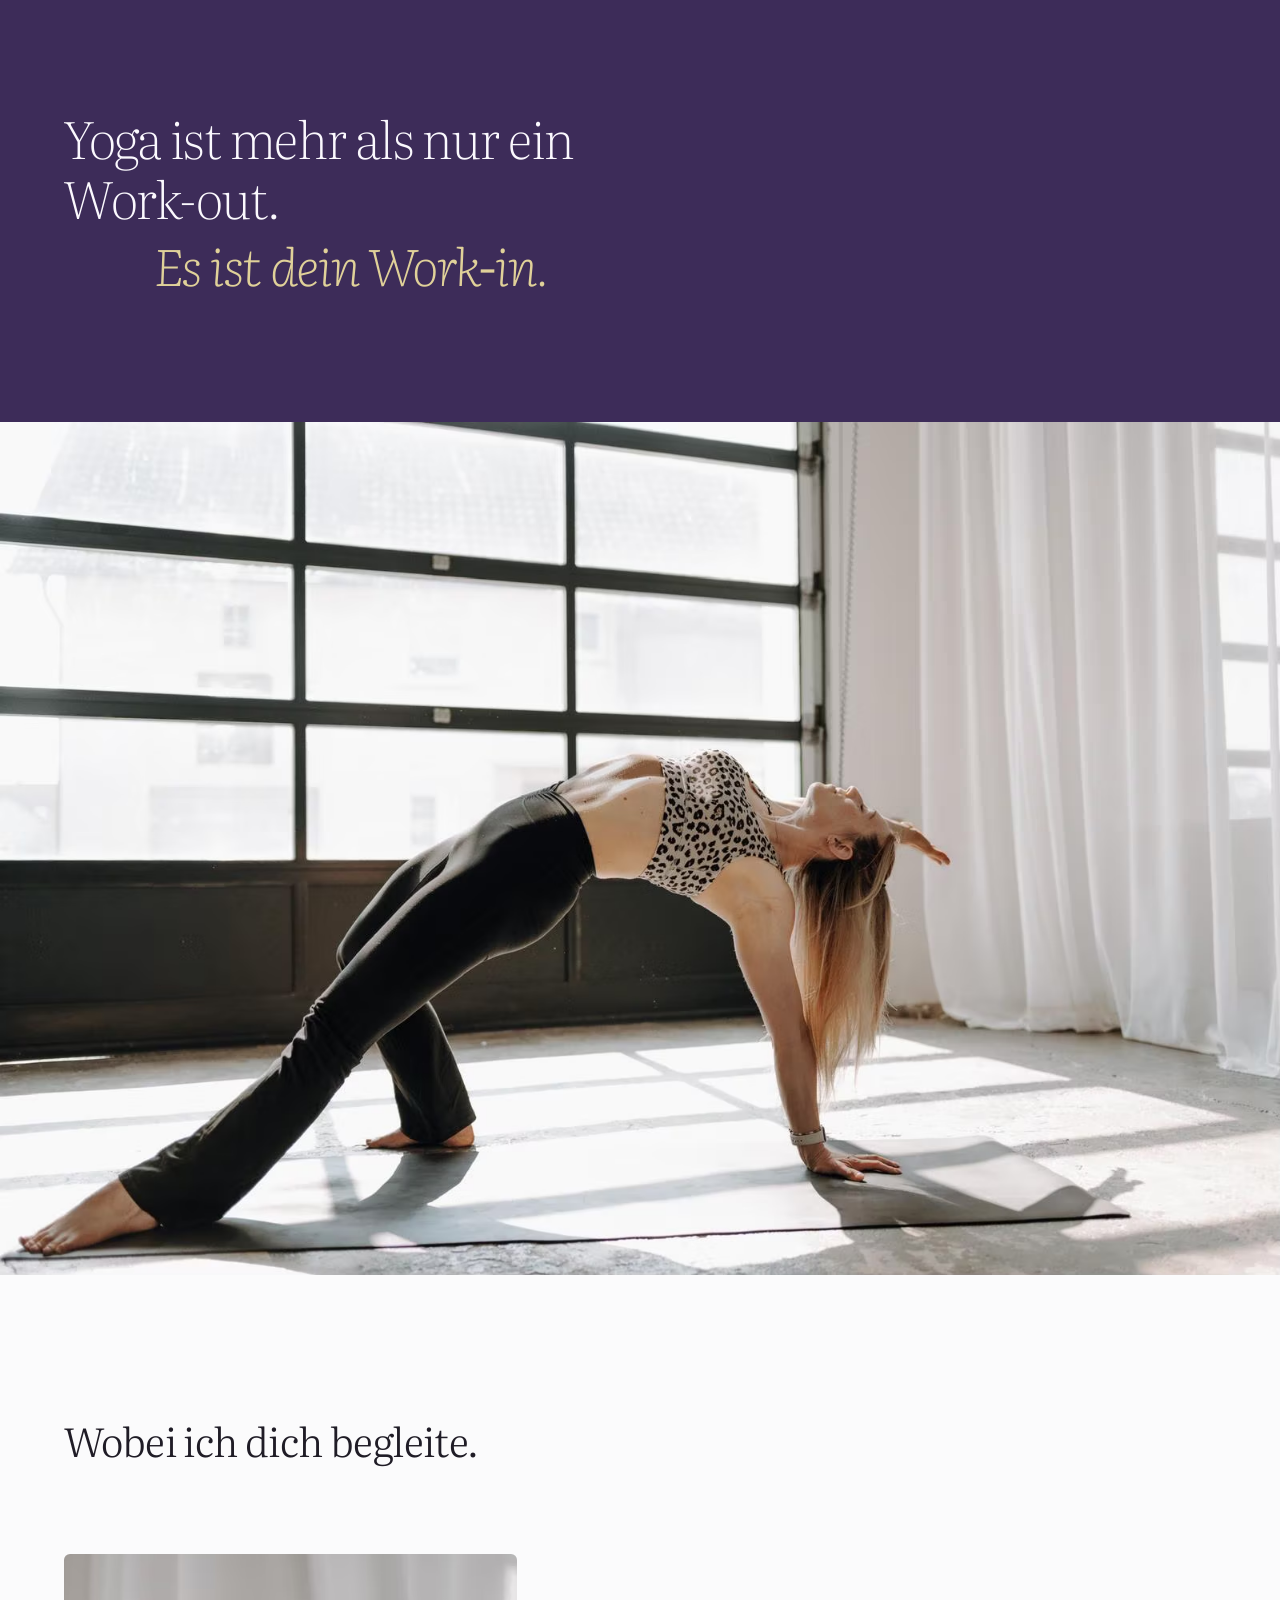
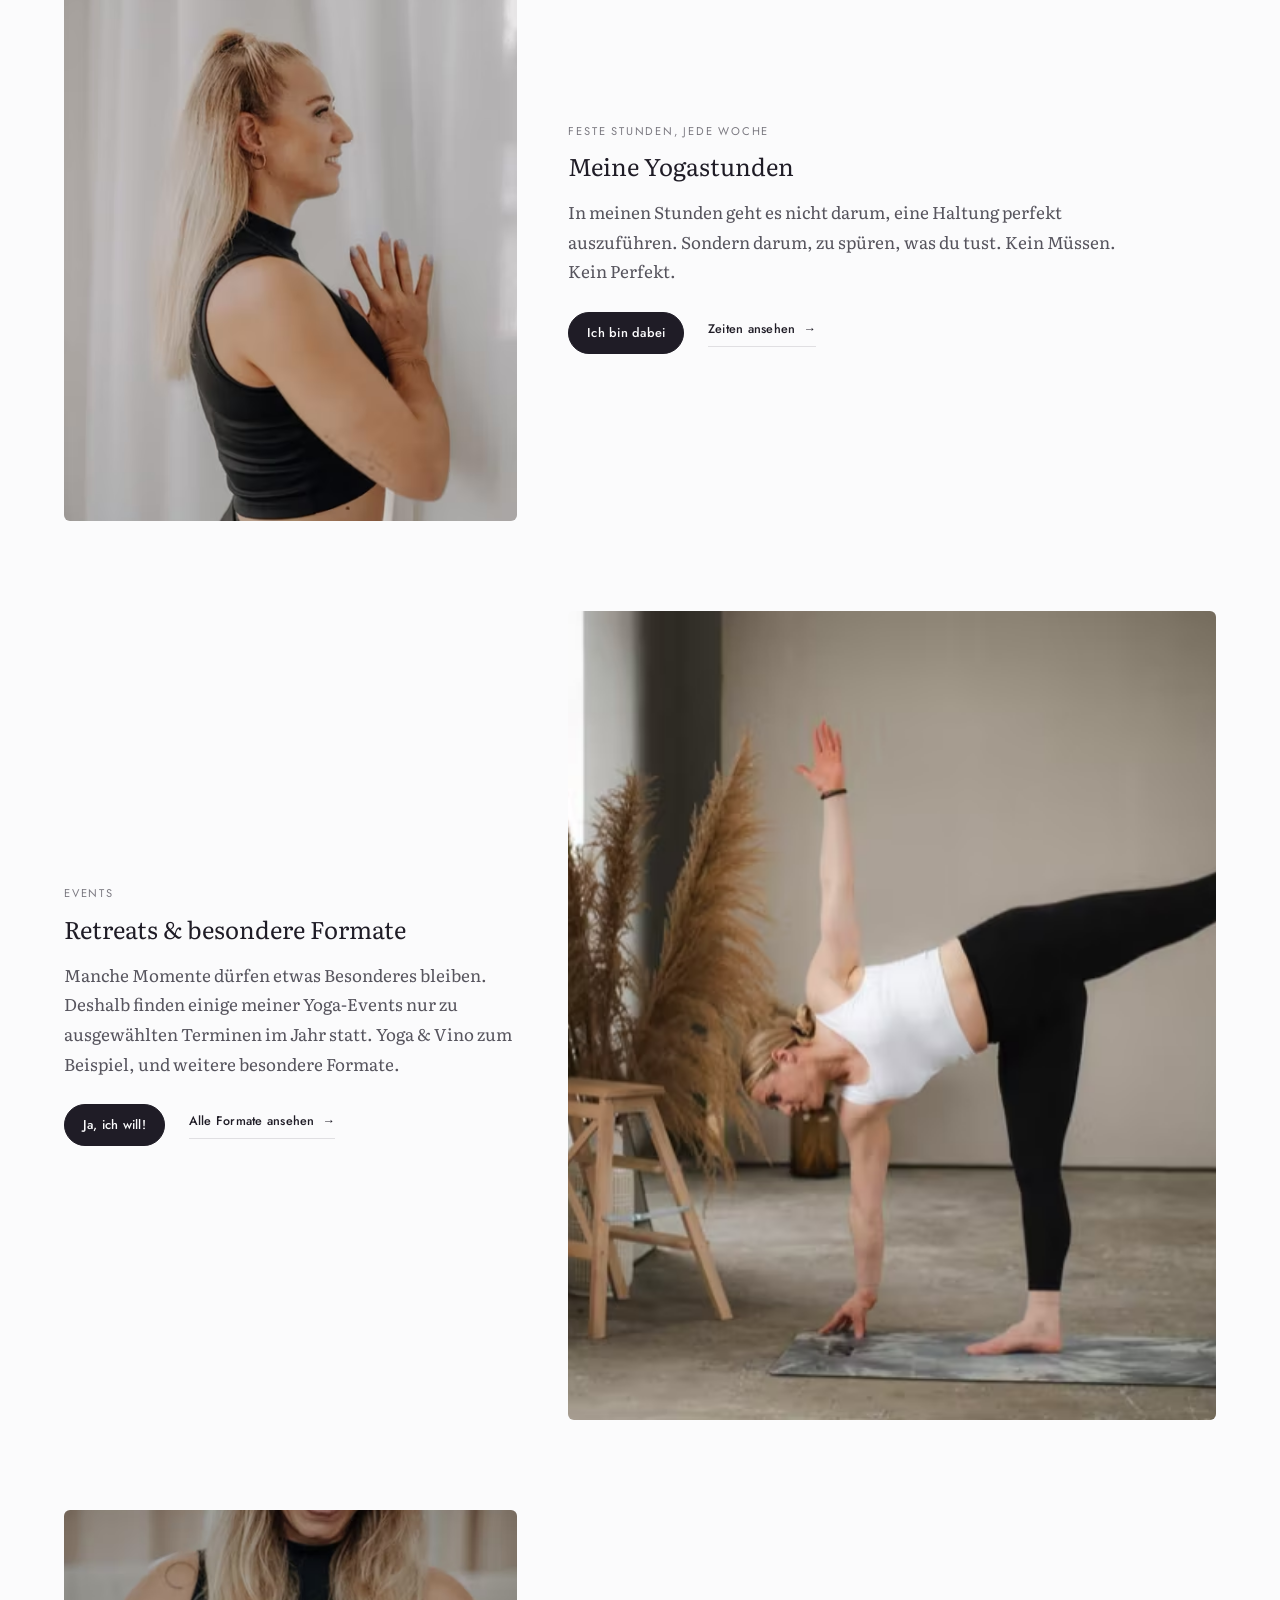
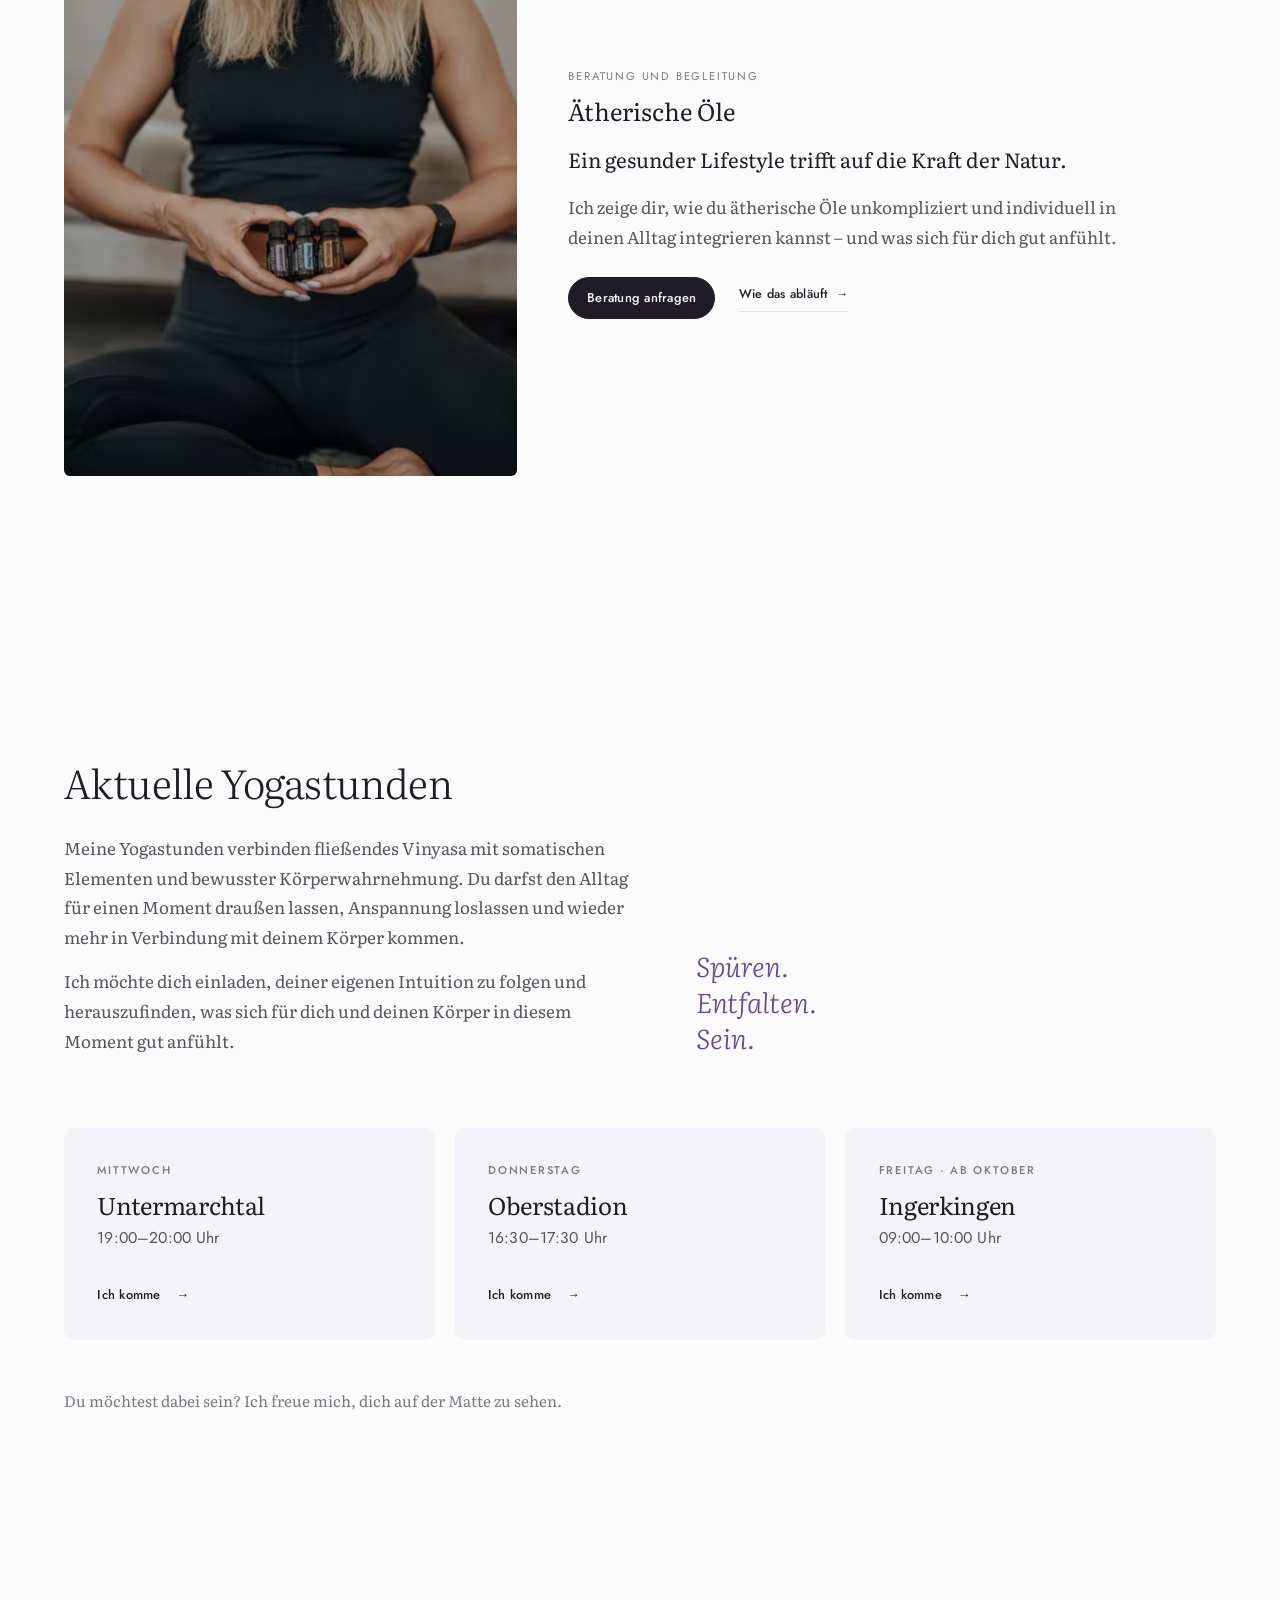
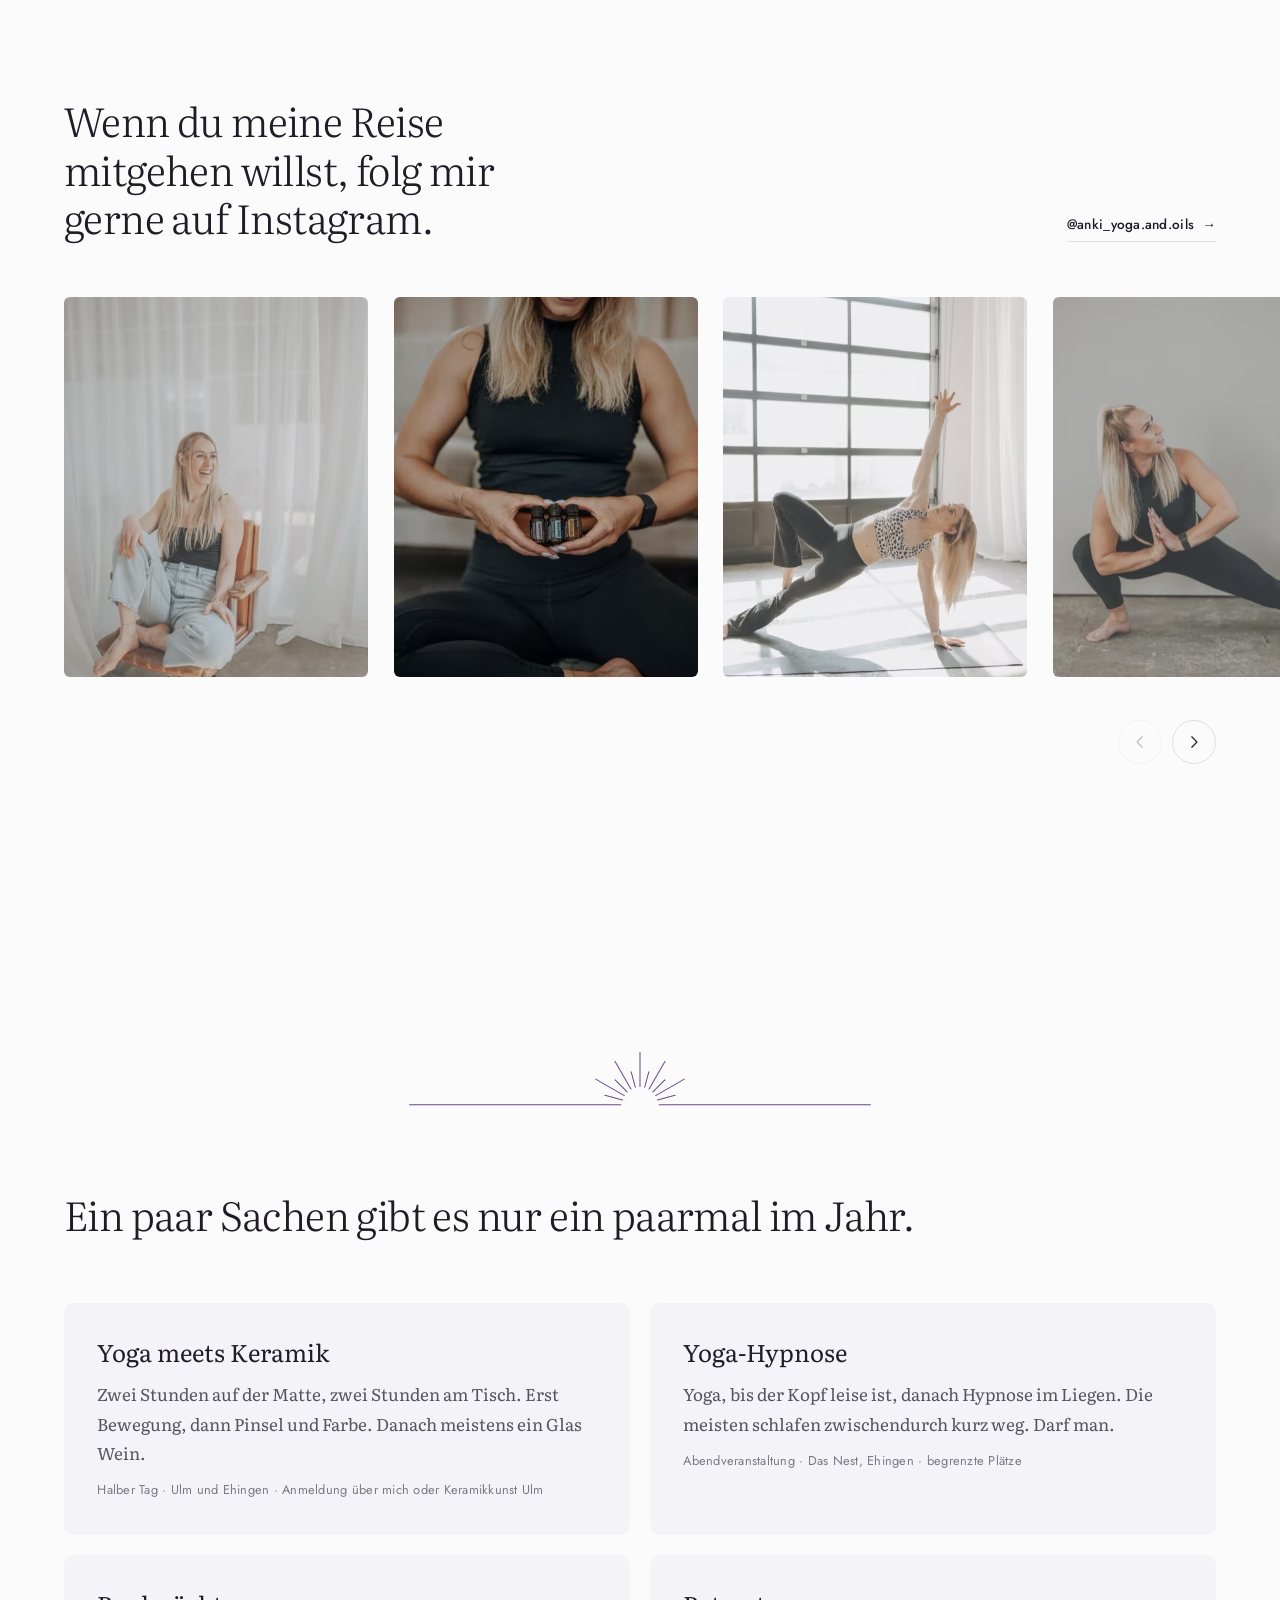
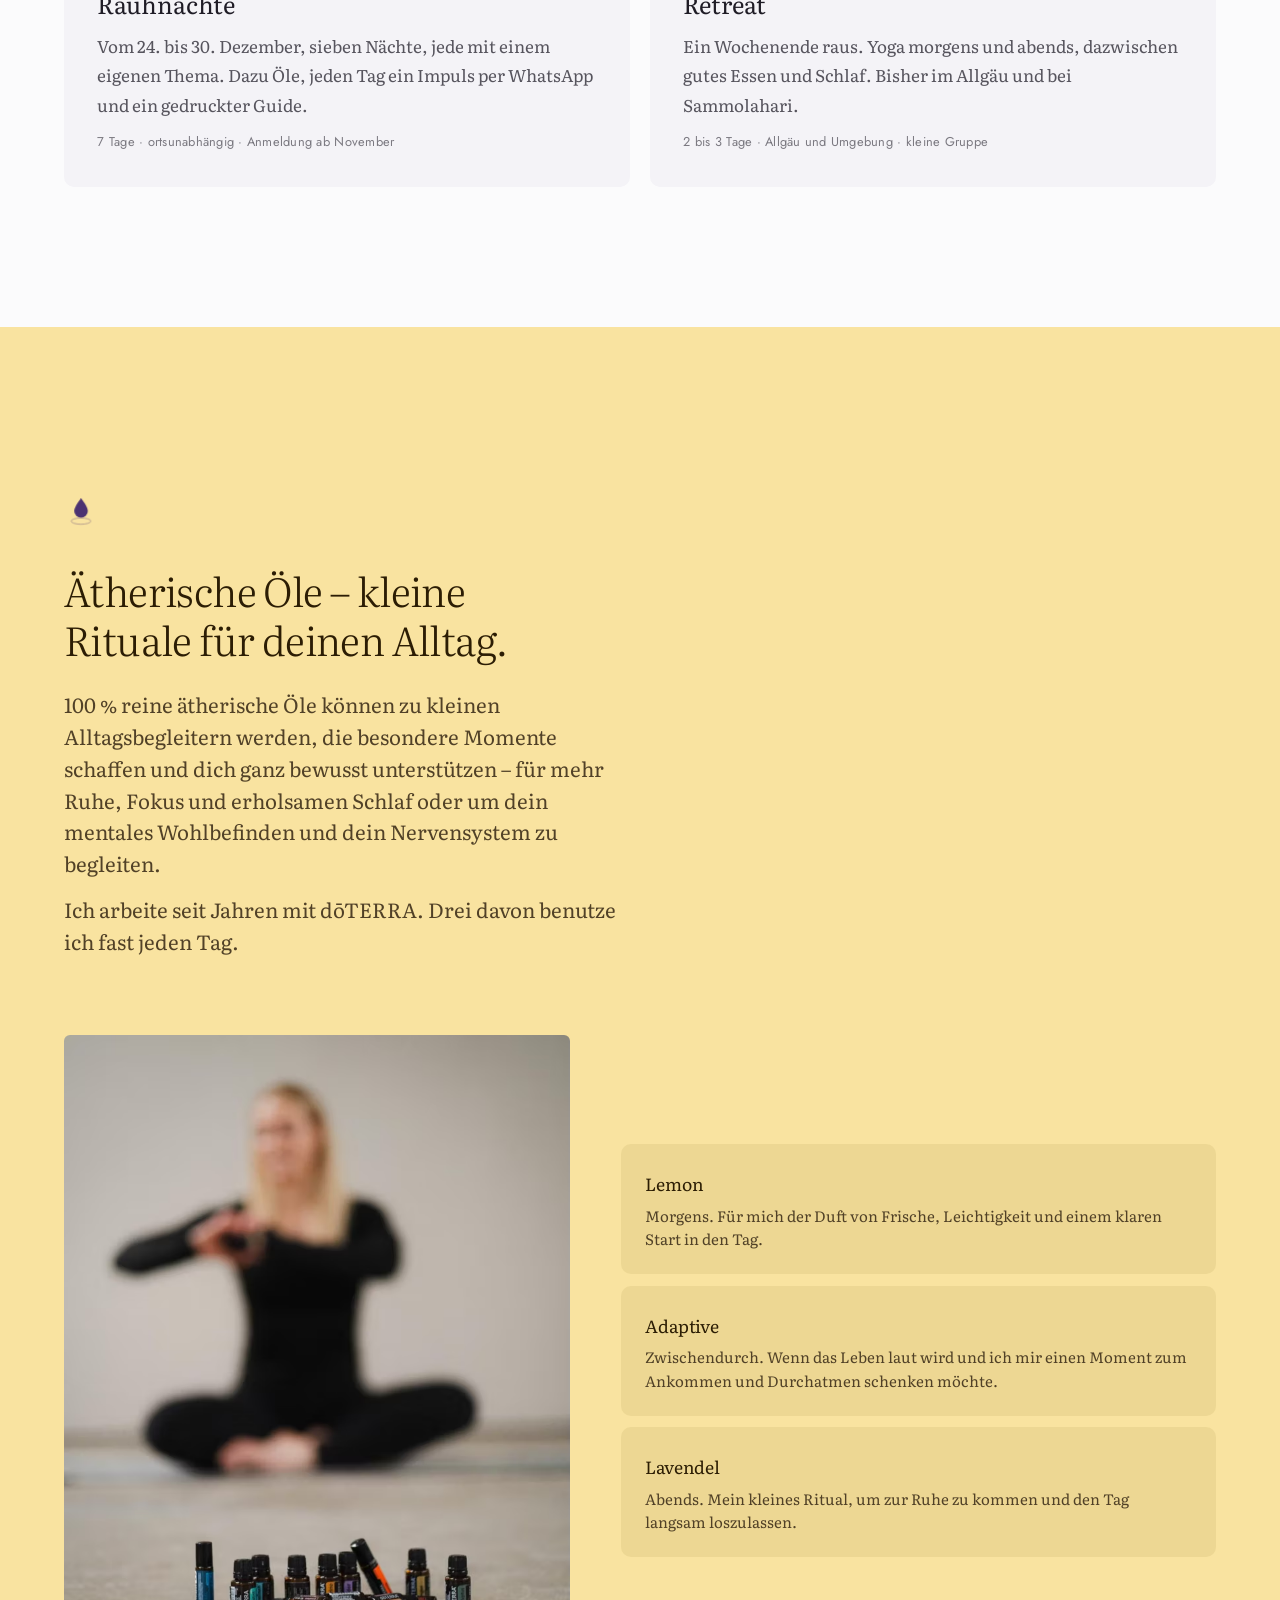
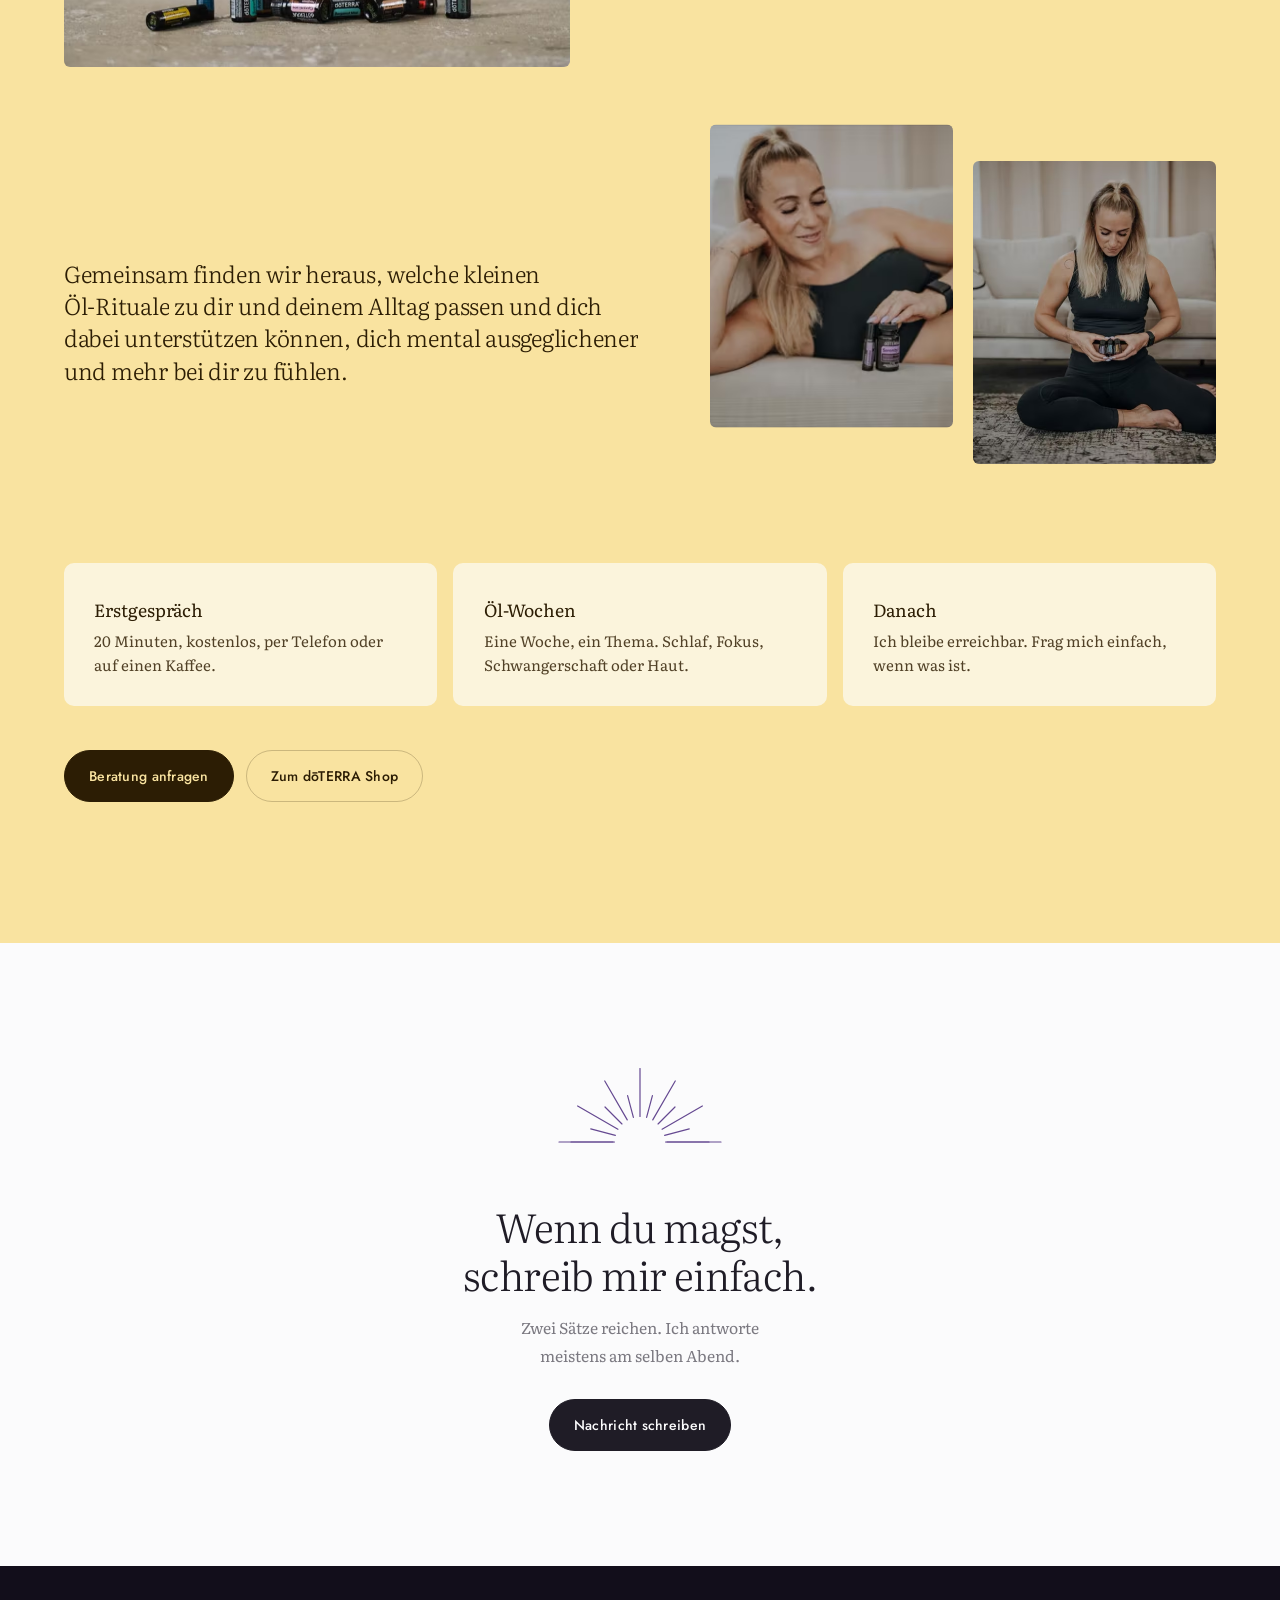
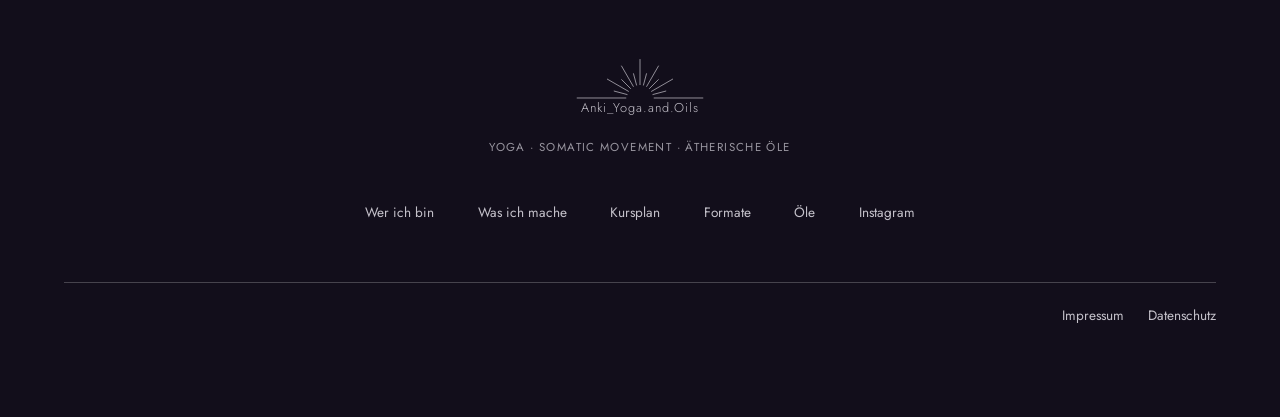
==== commit a3dfa1ae: "Schriften selbst hosten, Menue-Kreuz richtigstellen Literata und Jost kamen bei jedem Besuch von fon" ====
--- a/index.html
+++ b/index.html
@@ -25,9 +25,20 @@
 <meta property="og:image:alt" content="Anki Strahl in einer Rückbeuge, das Sonnenlicht fällt durch die Fensterfront">
 <meta property="og:locale" content="de_DE">
 
-<link rel="preconnect" href="https://fonts.googleapis.com">
-<link rel="preconnect" href="https://fonts.gstatic.com" crossorigin>
-<link rel="stylesheet" href="https://fonts.googleapis.com/css2?family=Jost:wght@300..600&family=Literata:ital,opsz,wght@0,7..72,200..600;1,7..72,200..500&display=swap">
+<!-- Die Schriften liegen auf demselben Server wie die Seite. Vorher kamen sie
+     von fonts.googleapis.com — das kostete zwei fremde Verbindungen, bevor
+     das erste Wort stand, und schickte die IP jedes Besuchers zu Google in
+     die USA. Erzeugt von tools/build-fonts.py, dort steht die ganze
+     Begründung und der Zeichensatz.
+
+     Vorgeladen werden die zwei Schnitte, die im ersten Bildschirm stehen:
+     Literata setzt die Überschrift, Jost den Schriftzug und das Menü. Die
+     Kursive kommt erst weiter unten vor und darf warten.
+     crossorigin ist bei Schriften auch same-origin Pflicht — ohne das
+     Attribut lädt der Browser die Datei ein zweites Mal. -->
+<link rel="preload" as="font" type="font/woff2" crossorigin href="assets/fonts/literata.woff2">
+<link rel="preload" as="font" type="font/woff2" crossorigin href="assets/fonts/jost.woff2">
+<link rel="stylesheet" href="assets/css/fonts.css">
 <!-- Das Hero-Bild ist das größte Element im ersten Bildschirm und bestimmt
      damit den LCP-Wert. Es wird vorgeladen, bevor der Browser das CSS
      gelesen hat. Weil es jetzt in einem <picture> steckt, muss der Preload
@@ -107,7 +118,6 @@
     <a href="#instagram">Alltag</a>
     <a href="#oele">Ätherische Öle</a>
   </nav>
-  <button class="btn btn--primary nav-panel__cta" type="button" data-funnel>Schreib mir</button>
 </div>
 
 <main id="main">
--- a/assets/css/fonts.css
+++ b/assets/css/fonts.css
@@ -0,0 +1,32 @@
+/* Diese Datei wird erzeugt — nicht von Hand ändern.
+   Quelle: tools/build-fonts.py, dort steht auch die Begründung.
+
+   font-display: swap heißt: bis die Schrift geladen ist, zeigt der Browser
+   die Ersatzschrift aus --font-serif bzw. --font-sans. Ein kurzer Sprung ist
+   besser als ein leerer Bildschirm.
+
+   Lizenz: SIL Open Font License 1.1, siehe assets/fonts/OFL.txt. */
+
+@font-face {
+  font-family: 'Literata';
+  font-style: normal;
+  font-weight: 200 600;
+  font-display: swap;
+  src: url('../fonts/literata.woff2') format('woff2');
+}
+
+@font-face {
+  font-family: 'Literata';
+  font-style: italic;
+  font-weight: 200 500;
+  font-display: swap;
+  src: url('../fonts/literata-italic.woff2') format('woff2');
+}
+
+@font-face {
+  font-family: 'Jost';
+  font-style: normal;
+  font-weight: 300 600;
+  font-display: swap;
+  src: url('../fonts/jost.woff2') format('woff2');
+}
--- a/assets/css/style.css
+++ b/assets/css/style.css
@@ -538,8 +538,14 @@
   height: 1px; background: currentColor;
   transition: transform var(--dur-state) var(--ease);
 }
-.nav__toggle[aria-expanded="true"] .nav__toggle-bars i:first-child { transform: translateY(2.5px) rotate(6deg); }
-.nav__toggle[aria-expanded="true"] .nav__toggle-bars i:last-child  { transform: translateY(-2.5px) rotate(-6deg); }
+/* Im offenen Zustand wird aus den zwei Strichen ein Kreuz. Die 2.5px sind
+   nicht geraten: die Striche sind 1px hoch mit 4px Abstand, ihre Mitten
+   liegen also genau 2.5px über und unter der Mitte des Stapels. Verschoben
+   decken sie sich exakt, erst dadurch ergibt die Drehung ein sauberes X.
+   Vorher standen hier 6° — viel zu wenig, um als Schließen gelesen zu
+   werden; das sah nach einem verrutschten Menü-Symbol aus. */
+.nav__toggle[aria-expanded="true"] .nav__toggle-bars i:first-child { transform: translateY(2.5px) rotate(45deg); }
+.nav__toggle[aria-expanded="true"] .nav__toggle-bars i:last-child  { transform: translateY(-2.5px) rotate(-45deg); }
 
 @media (max-width: 30rem) { .nav__mark-word { font-size: 0.64rem; letter-spacing: 0.055em; } }
 @media (min-width: 64rem) {
@@ -577,7 +583,6 @@
   transition: opacity 500ms var(--ease), transform 500ms var(--ease);
   transition-delay: calc(60ms + var(--i, 0) * 45ms);
 }
-.nav-panel__cta { align-self: flex-start; }
 
 /* ---------- 7 · HERO ---------- */
 
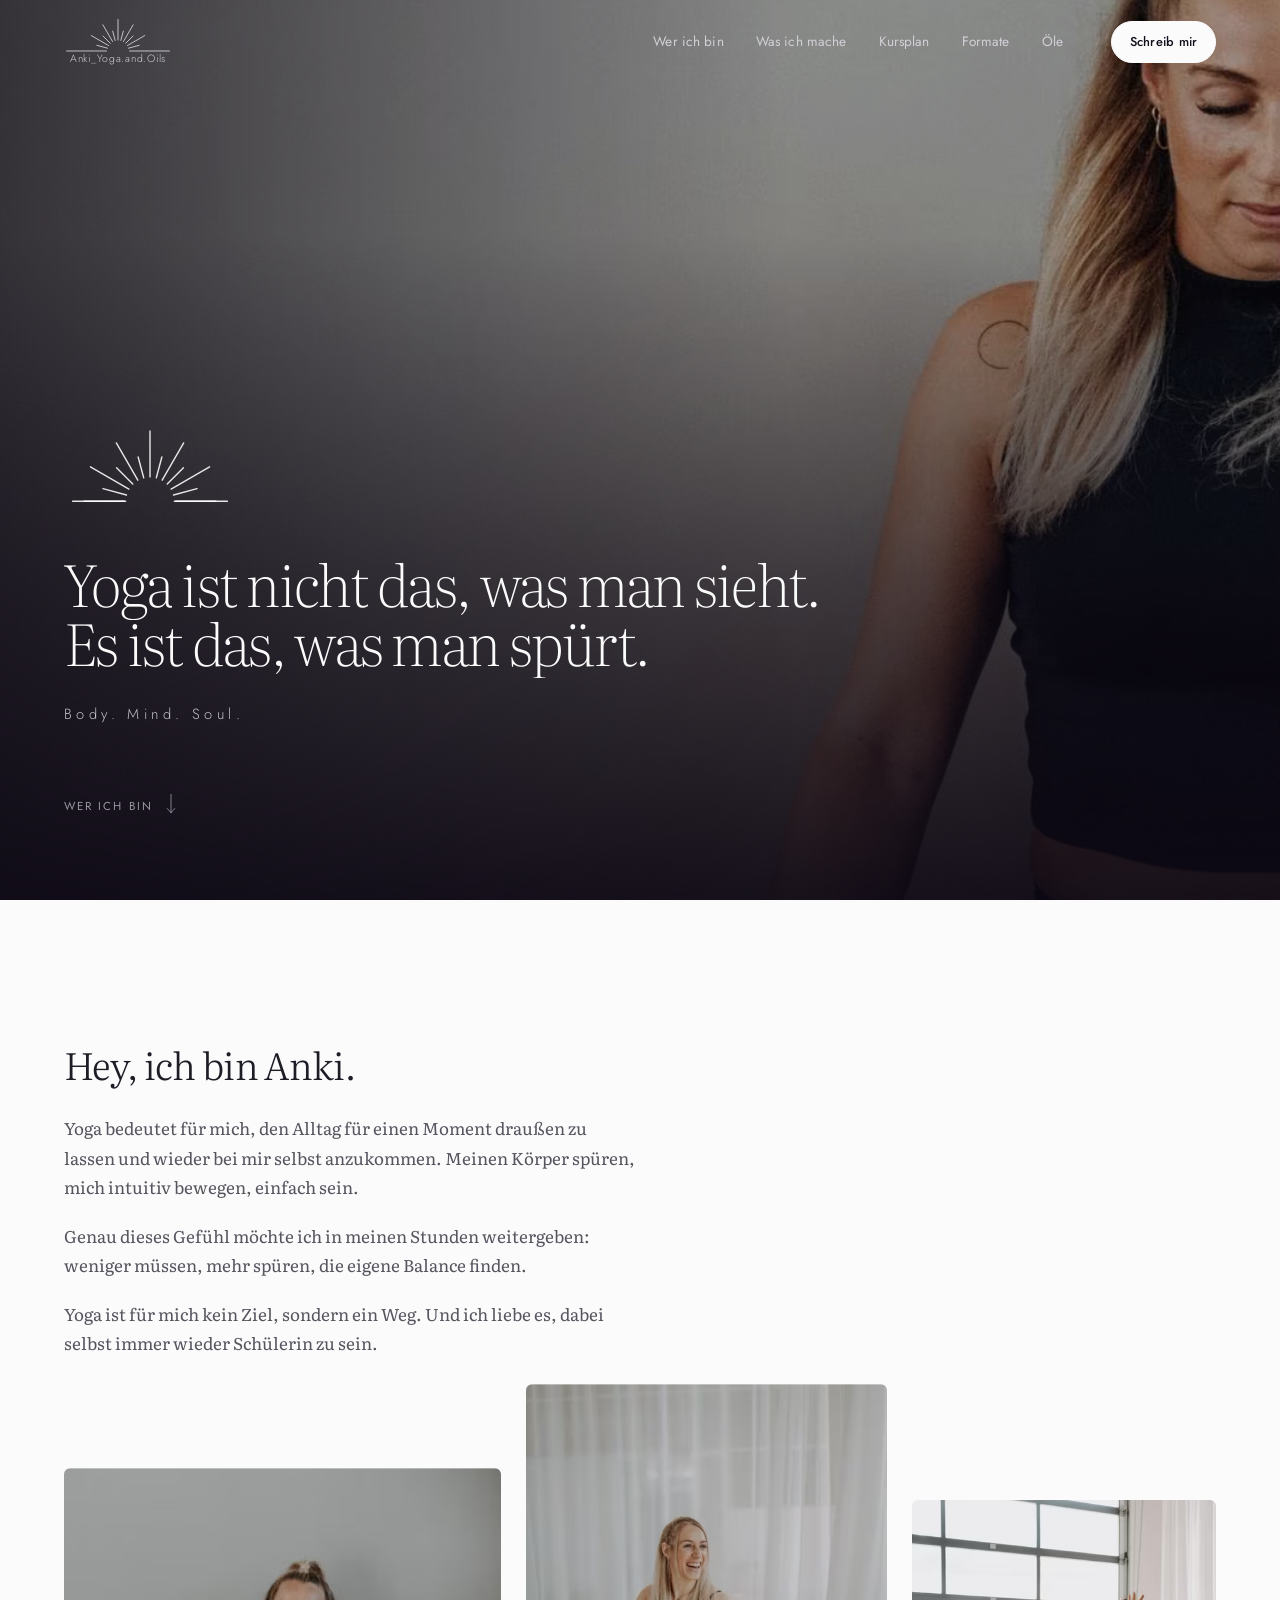
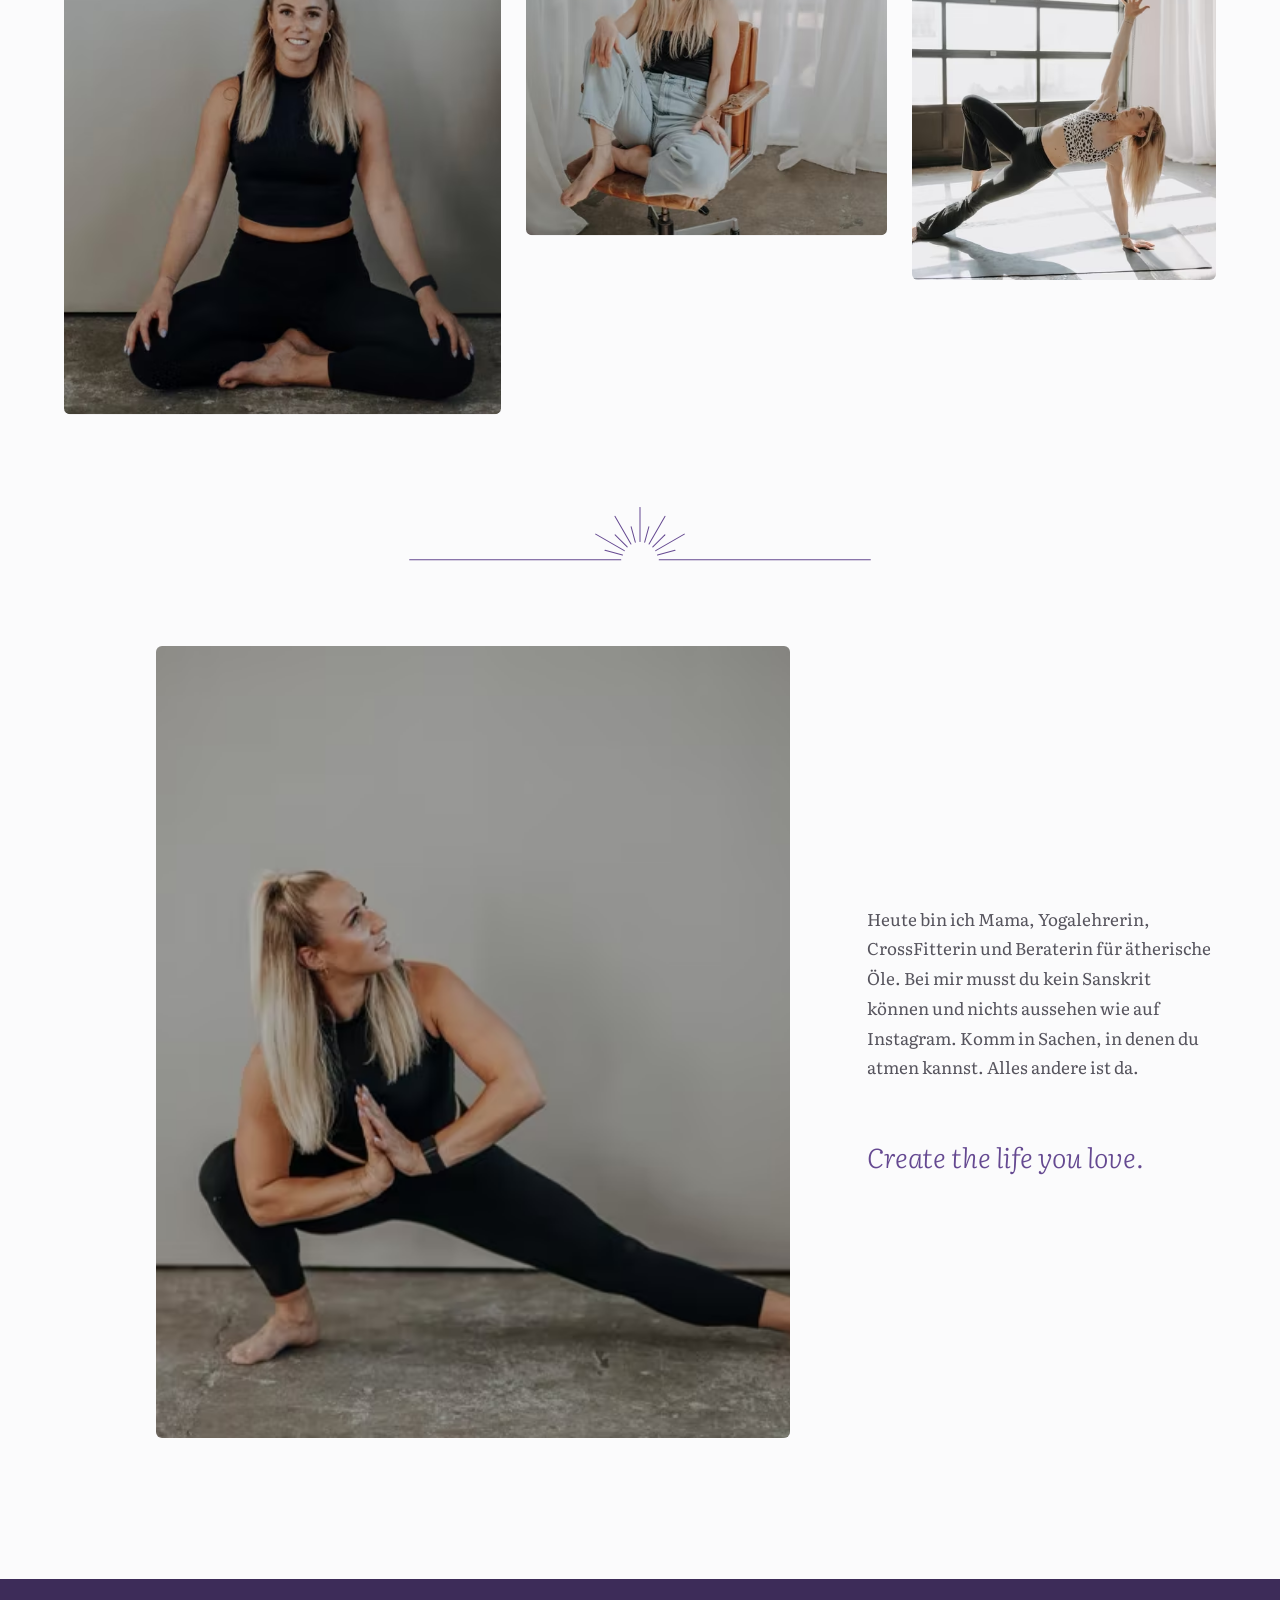
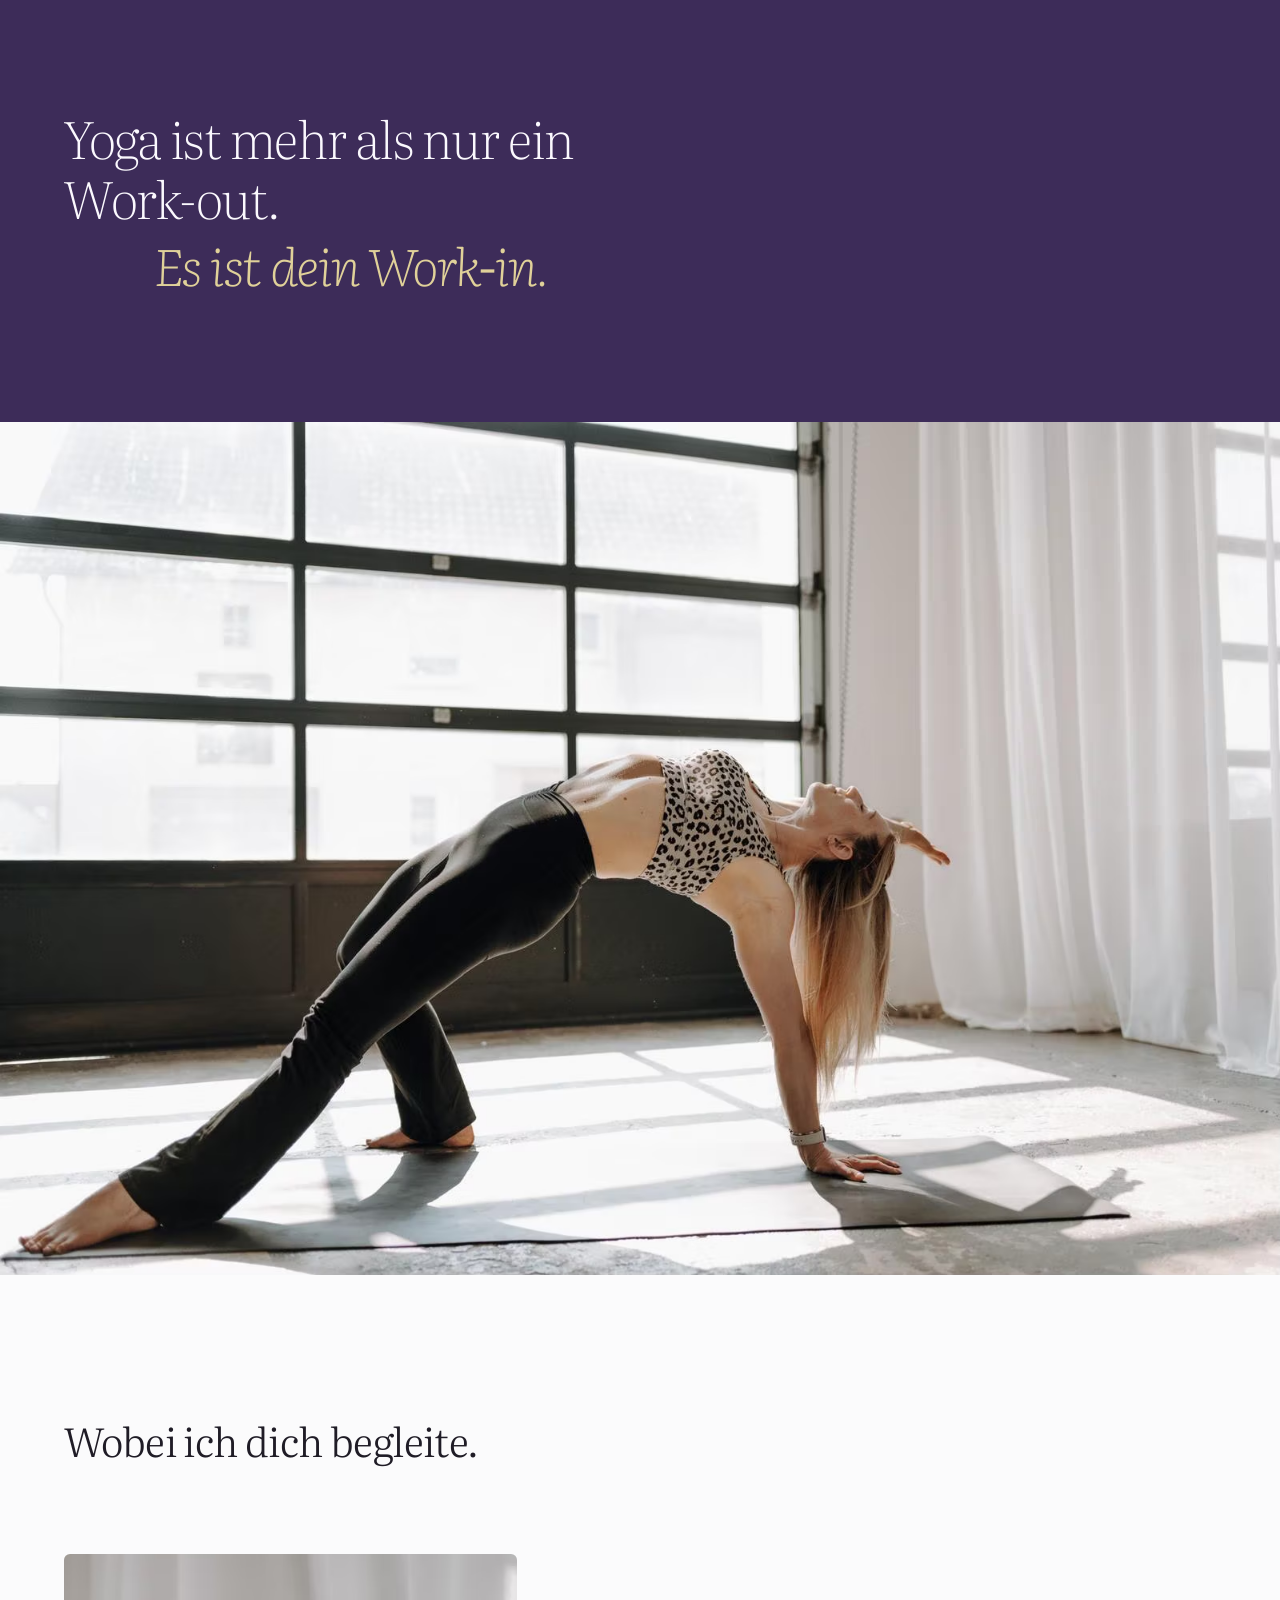
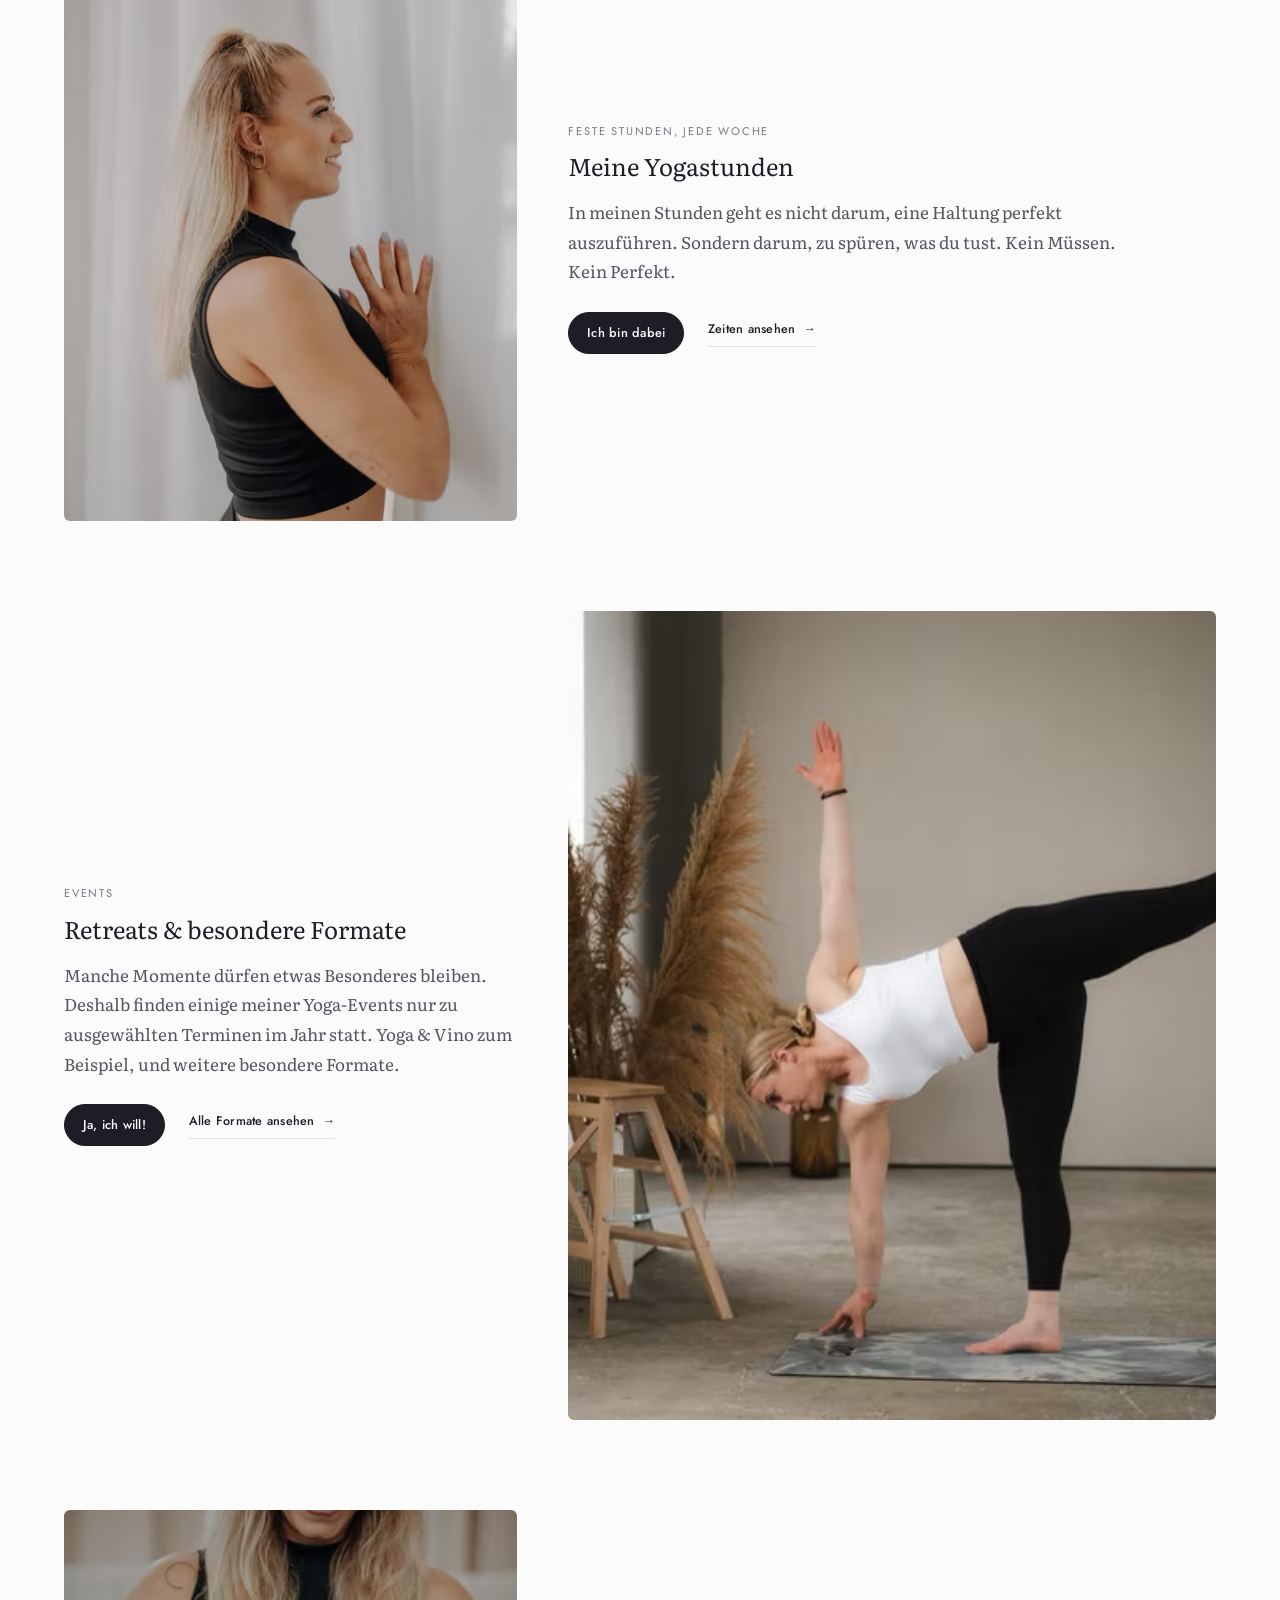
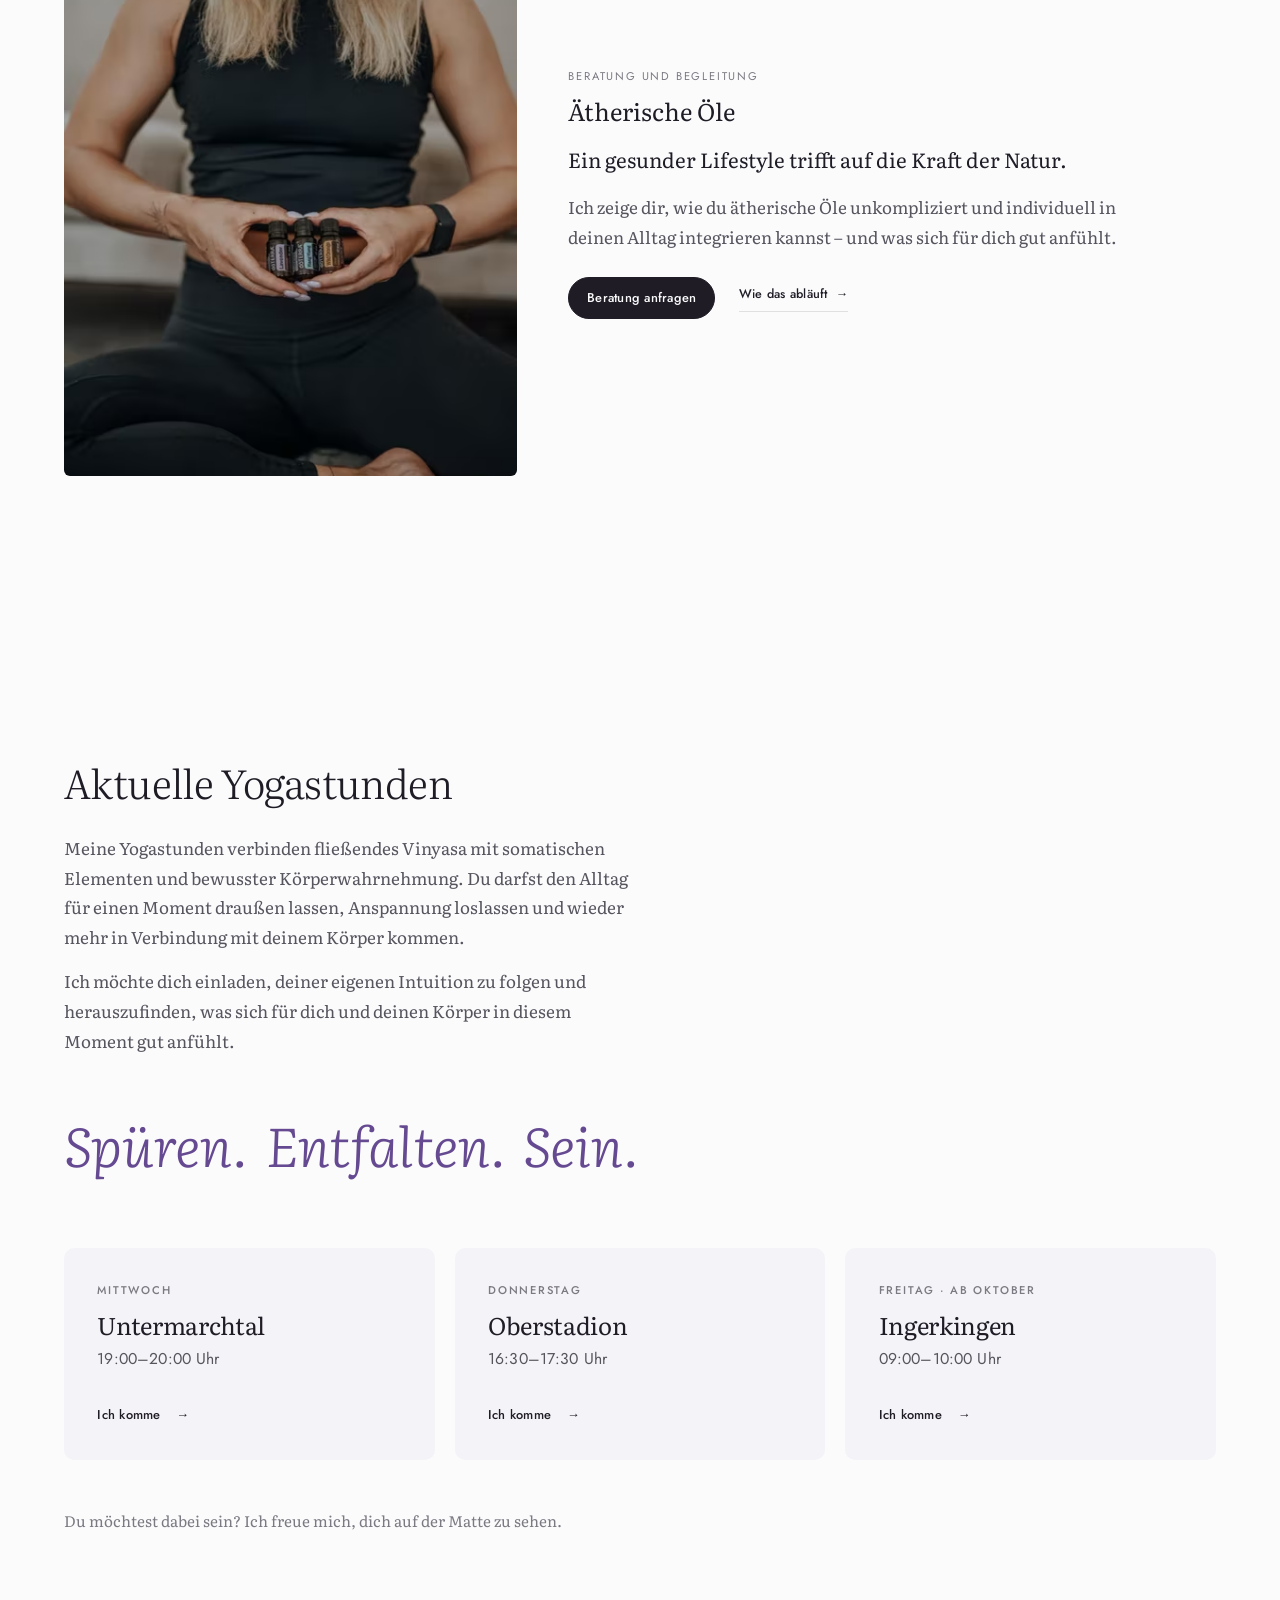
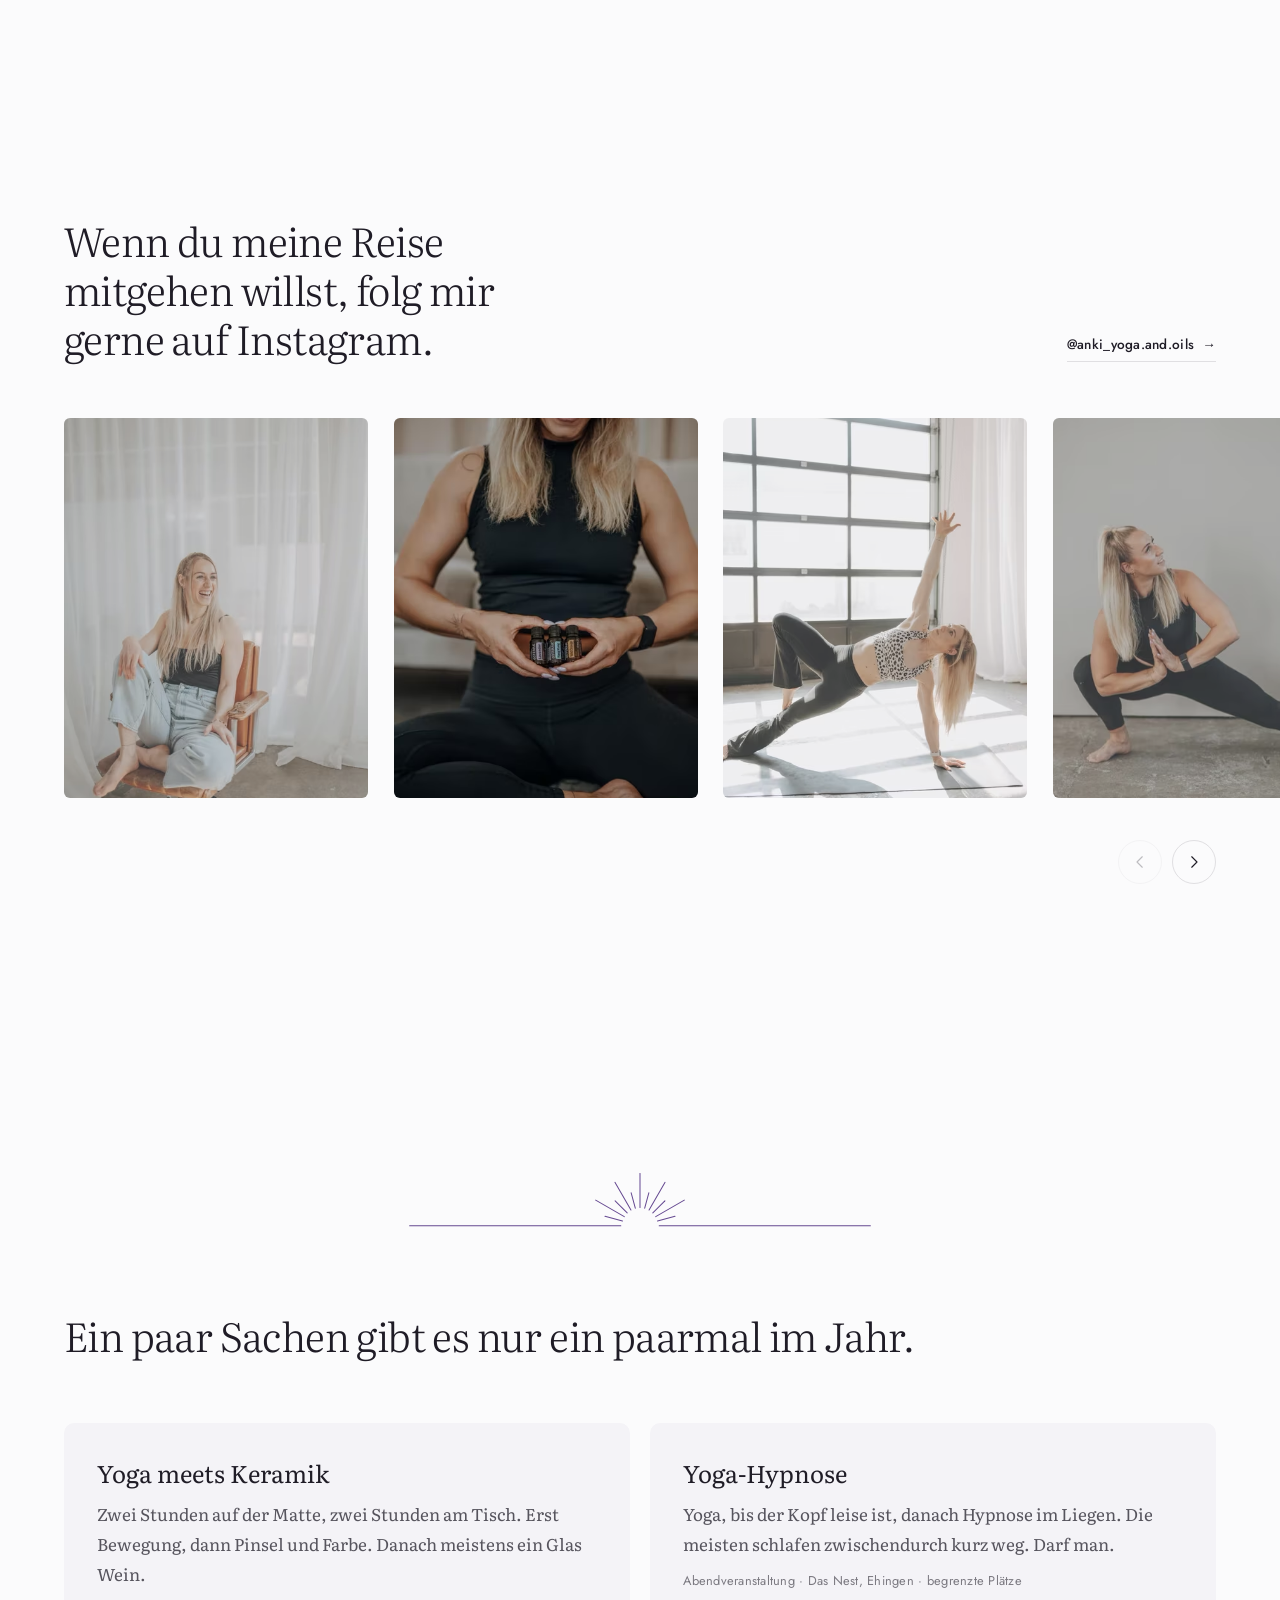
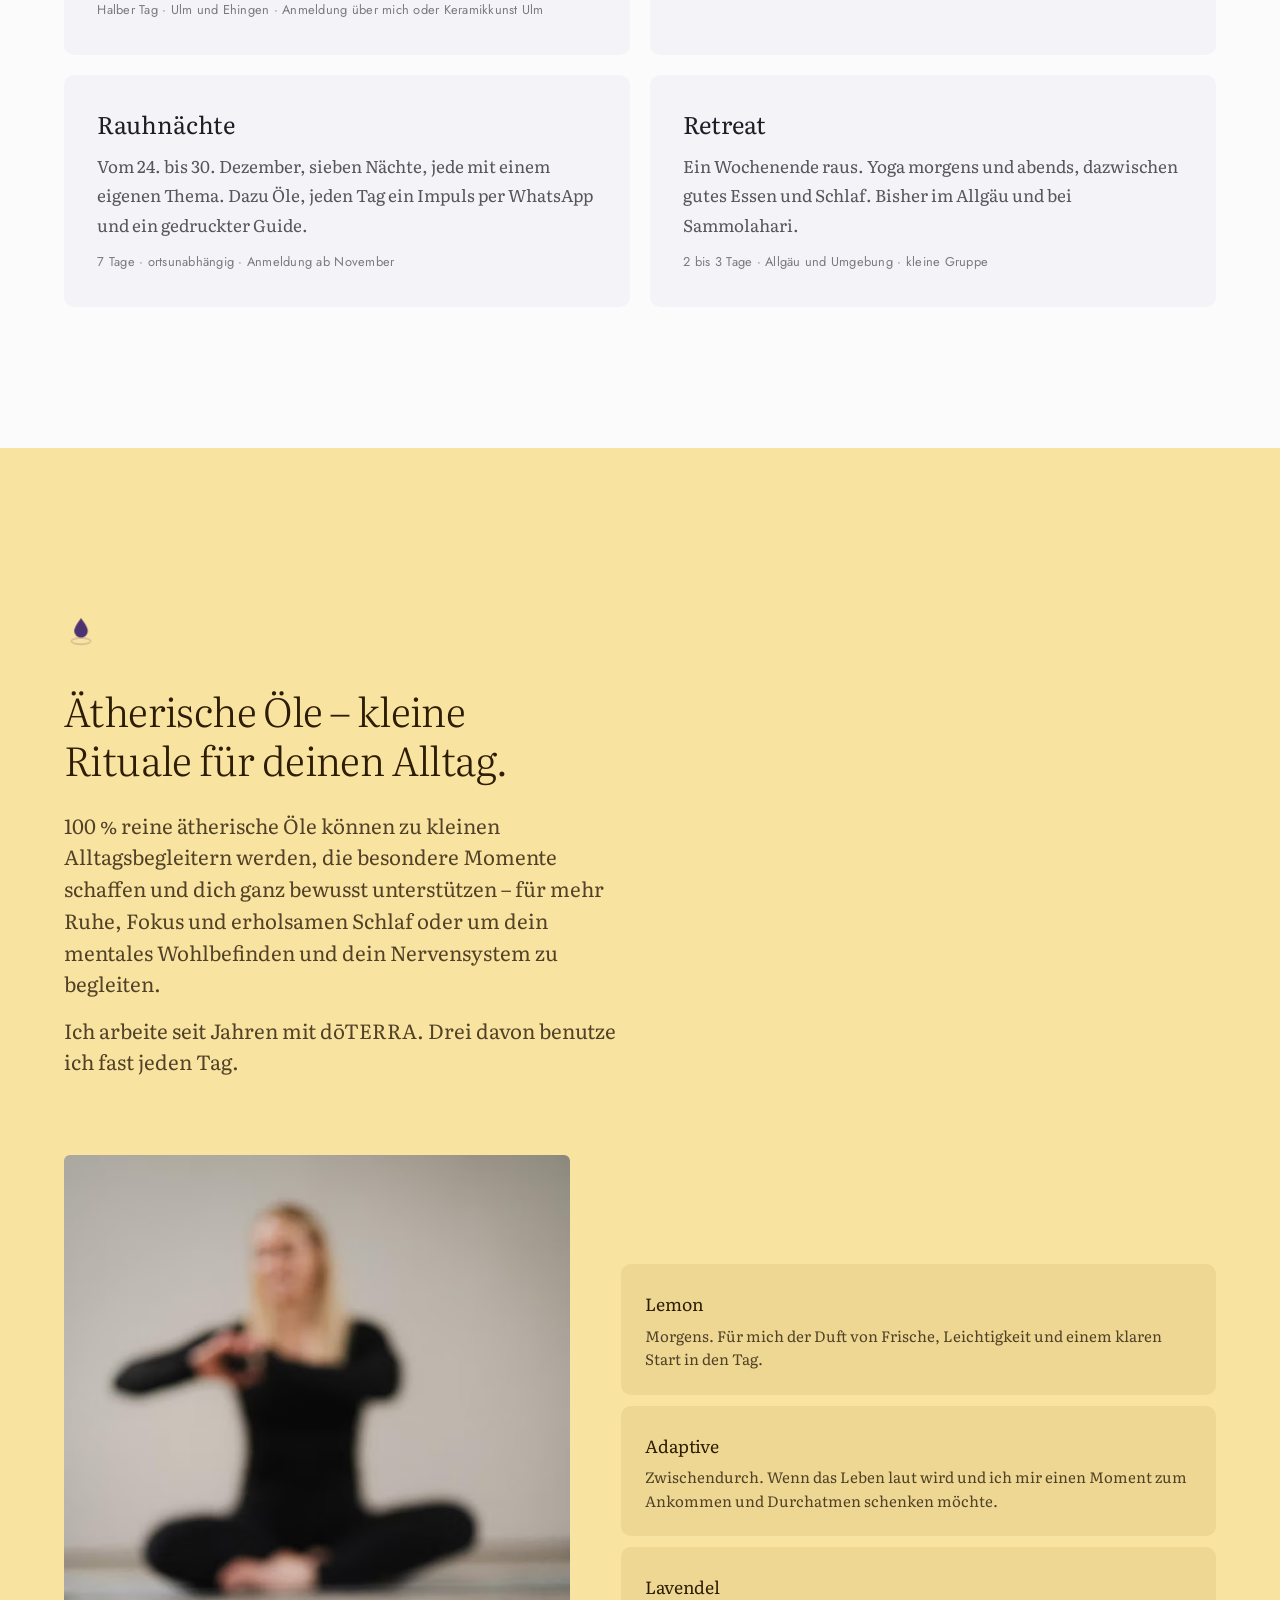
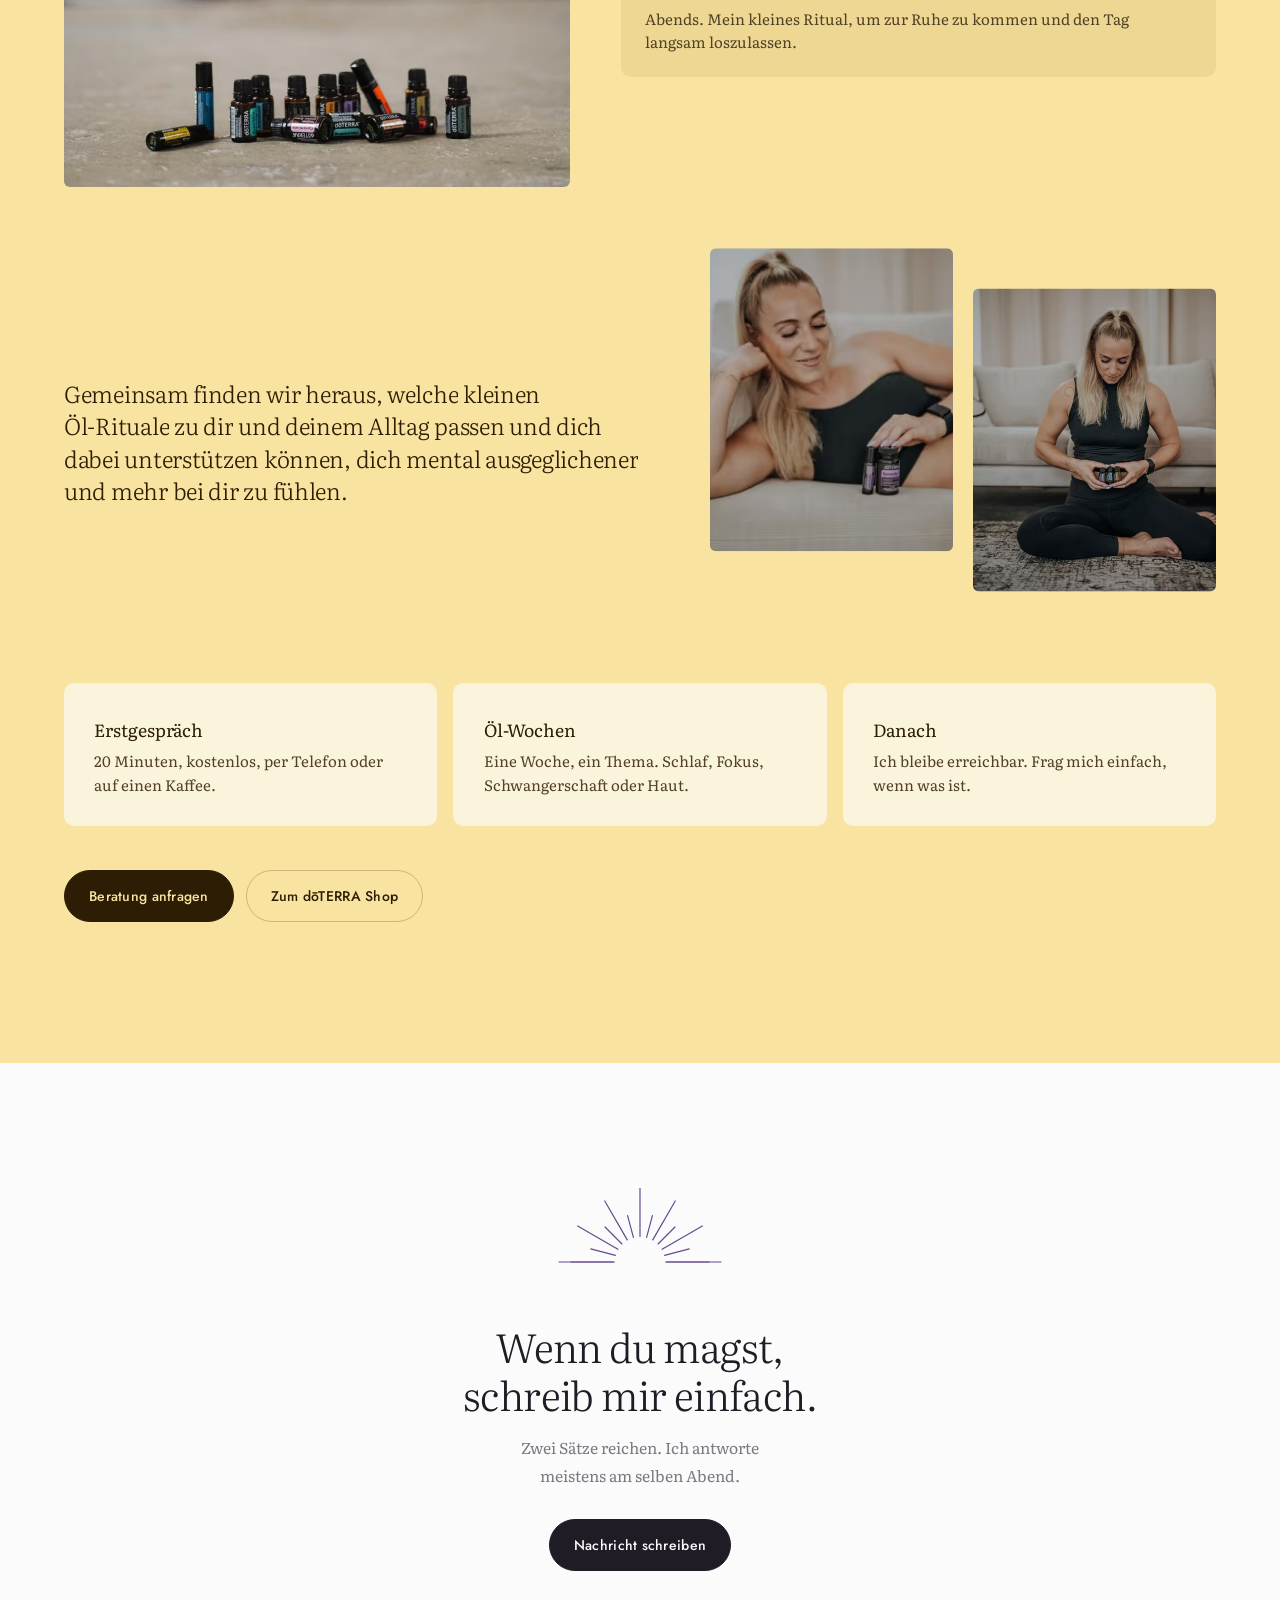
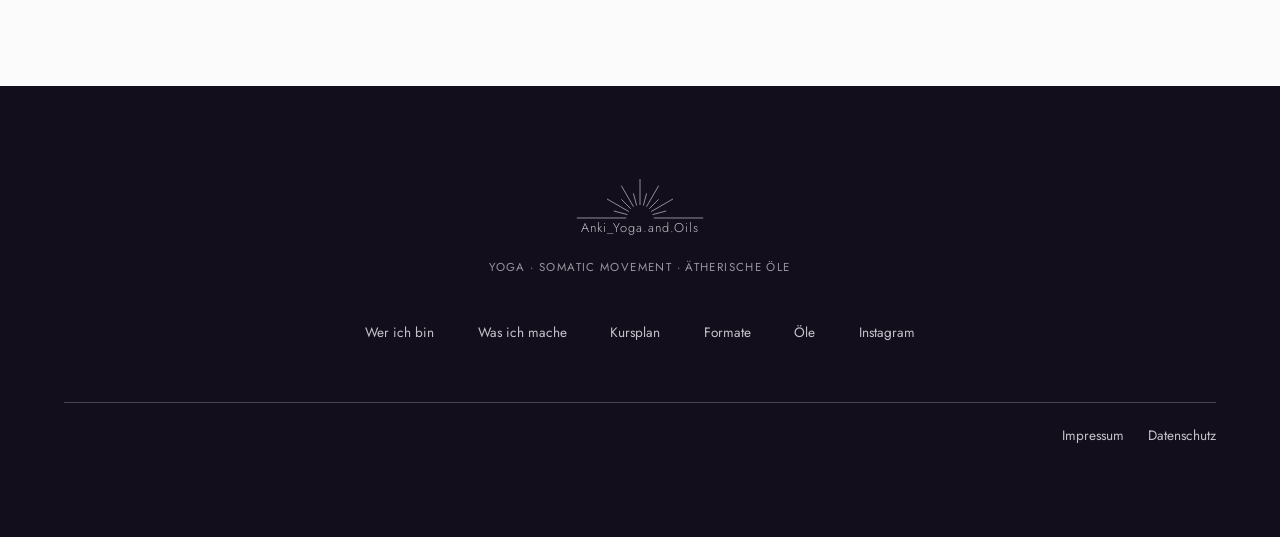
==== commit fb8f0cc4: "Dreiklang nebeneinander und groß statt dreizeilig und klein "Spüren. Entfalten. Sein." stand als sch" ====
--- a/index.html
+++ b/index.html
@@ -424,8 +424,8 @@
 <section class="schedule" id="kursplan">
   <!-- Bevor jemand auf einen Termin klickt, will er wissen, was ihn dort
        erwartet. Deshalb steht der ausführliche Text hier und nicht in der
-       Übersichtskarte weiter oben. Rechts daneben stehen ihre drei Wörter —
-       die Spalte war vorher leer, und leer heißt hier nicht ruhig. -->
+       Übersichtskarte weiter oben. Darunter, über die volle Breite, ihre drei
+       Wörter als eigene Zeile. -->
   <div class="schedule__head">
     <div class="schedule__intro" data-reveal>
       <h2 class="said">Aktuelle Yogastunden</h2>
@@ -443,12 +443,11 @@
     </div>
 
     <!-- Kein data-reveal, sondern data-wash: die drei Wörter sind eine Abfolge,
-         also kommen sie auch nacheinander. Die Zeilen stehen als <br>, weil der
-         Zerleger die Kinder des Absatzes einsammelt — drei <span> würden dabei
-         zu einem einzigen Wort verschmelzen. -->
-    <p class="schedule__triad" data-wash>
-      Spüren.<br>Entfalten.<br>Sein.
-    </p>
+         also kommen sie auch nacheinander. Die <br> sind bewusst raus: drei
+         Wörter in einer Zeile liest man als einen Weg, untereinander als Liste.
+         Ohne Umbruch darf die Zeile zudem so groß werden, wie der Platz hergibt,
+         und bricht auf schmalen Geräten von selbst an der richtigen Stelle. -->
+    <p class="schedule__triad" data-wash>Spüren. Entfalten. Sein.</p>
   </div>
 
   <!-- Drei Stunden sind keine Tabelle. Eine Tabelle zwingt zum Vergleichen
--- a/assets/css/style.css
+++ b/assets/css/style.css
@@ -951,26 +951,15 @@
 }
 .schedule > * { width: 100%; max-width: var(--shell); margin-inline: auto; }
 
-/* Der Kopf steht in zwei Spalten. Die linke ist genau so breit wie der Text
-   lesbar bleibt, die rechte schließt direkt daran an — wäre die linke Spalte
-   1fr und der Text darin auf Lesebreite gedeckelt, stünden zwischen Absatz und
-   den drei Wörtern über 400 px Nichts. Das wäre kein Abstand mehr, das wäre
-   ein Loch. */
+/* Der Kopf ist einspaltig: Einleitung auf Lesebreite, darunter die drei Wörter
+   über die volle Breite. Vorher standen sie als schmale zweite Spalte rechts
+   neben dem Absatz — dort konnten sie nie größer werden als die Restbreite, und
+   genau das hat sie klein gehalten. */
 .schedule__head {
   margin-bottom: clamp(3rem, 6vw, 4.5rem);
   display: grid;
   gap: clamp(2.25rem, 5vw, 3.5rem);
 }
-@media (min-width: 60rem) {
-  .schedule__head {
-    grid-template-columns: minmax(0, var(--measure)) minmax(0, max-content);
-    justify-content: start;
-    /* Die drei Wörter enden auf derselben Linie wie der Absatz daneben. Oben
-       bündig würden sie unter der Überschrift schweben; unten bündig bilden
-       beide Spalten einen gemeinsamen Boden. */
-    align-items: end;
-  }
-}
 
 .schedule__intro {
   max-width: var(--measure);
@@ -981,17 +970,32 @@
    Abstand sitzt erst zwischen Kopf und Terminen. */
 .schedule__intro .said { margin-bottom: clamp(0.4rem, 1vw, 0.75rem); }
 
-/* Ihre drei Wörter, jedes auf einer eigenen Zeile. Untereinander liest man sie
-   als drei Schritte; in einer Zeile wären sie ein Absatz, der mitläuft.
-   Gesetzt wie „Create the life you love." am Ende der Geschichte: kursiv, in
-   Violett, größer als der Absatz daneben. */
+/* Ihre drei Wörter nebeneinander, als eigene Zeile über die volle Breite.
+   Nebeneinander sind sie ein Weg — Spüren führt zu Entfalten führt zu Sein.
+   Untereinander waren sie eine Aufzählung, und klein waren sie eine Bildunter-
+   schrift. Drei Wörter über drei Karten: darunter stehen genau drei Kurse, die
+   Zeile nimmt deren Takt vorweg.
+
+   Kein Flexbox: der Zerleger setzt echte Leerzeichen zwischen die Wortmasken,
+   und im Textfluss darf die Zeile auf schmalen Geräten von selbst umbrechen.
+   Als Flex-Zeile müsste ich die Abstände doppelt pflegen, und ohne JS — dann
+   steht hier nur ein Textknoten — bliebe sie ganz ohne Abstände.
+
+   Zur Größe: gemessen bei 375 px Viewport (327 px nutzbar) passen alle drei
+   Wörter bis 29 px in eine Zeile. Die 1.55rem Untergrenze liegt mit 24.8 px
+   knapp darunter, also steht die Zeile auch auf dem schmalsten Telefon am
+   Stück — und trotzdem ein Viertel größer als vorher. */
 .schedule__triad {
   font-family: var(--font-serif);
-  font-size: clamp(1.25rem, 2.6vw, 1.7rem);
+  font-size: clamp(1.55rem, 6.2vw, 3.4rem);
   font-style: italic;
   font-weight: 300;
-  line-height: 1.32;
+  line-height: 1.18;
   color: var(--accent);
+  /* Die Punkte schließen jedes Wort ab; ohne etwas mehr Luft kleben die drei
+     Teile aneinander und lesen sich wieder als ein Satz. */
+  word-spacing: 0.16em;
+  text-wrap: balance;
 }
 
 /* Drei Karten statt einer Tabelle: kein Kopfzeilen-Raster, kein seitliches
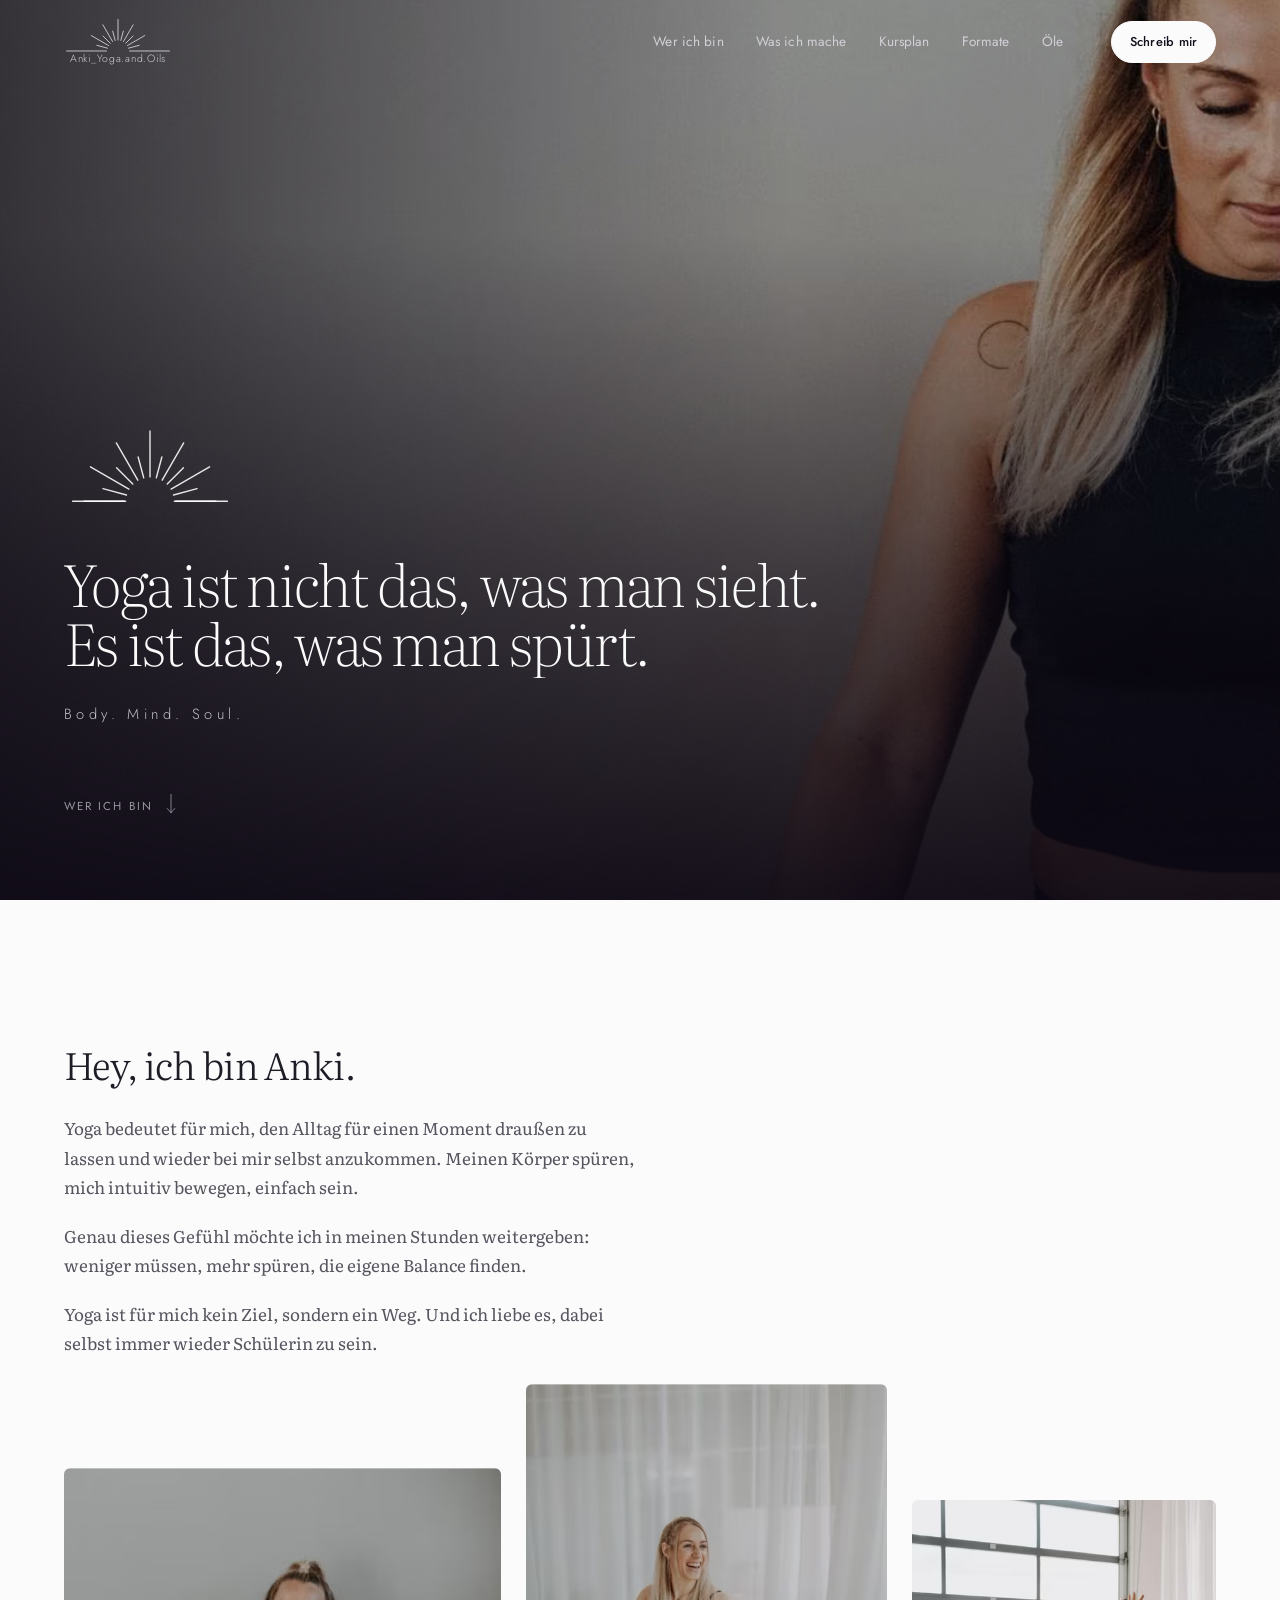
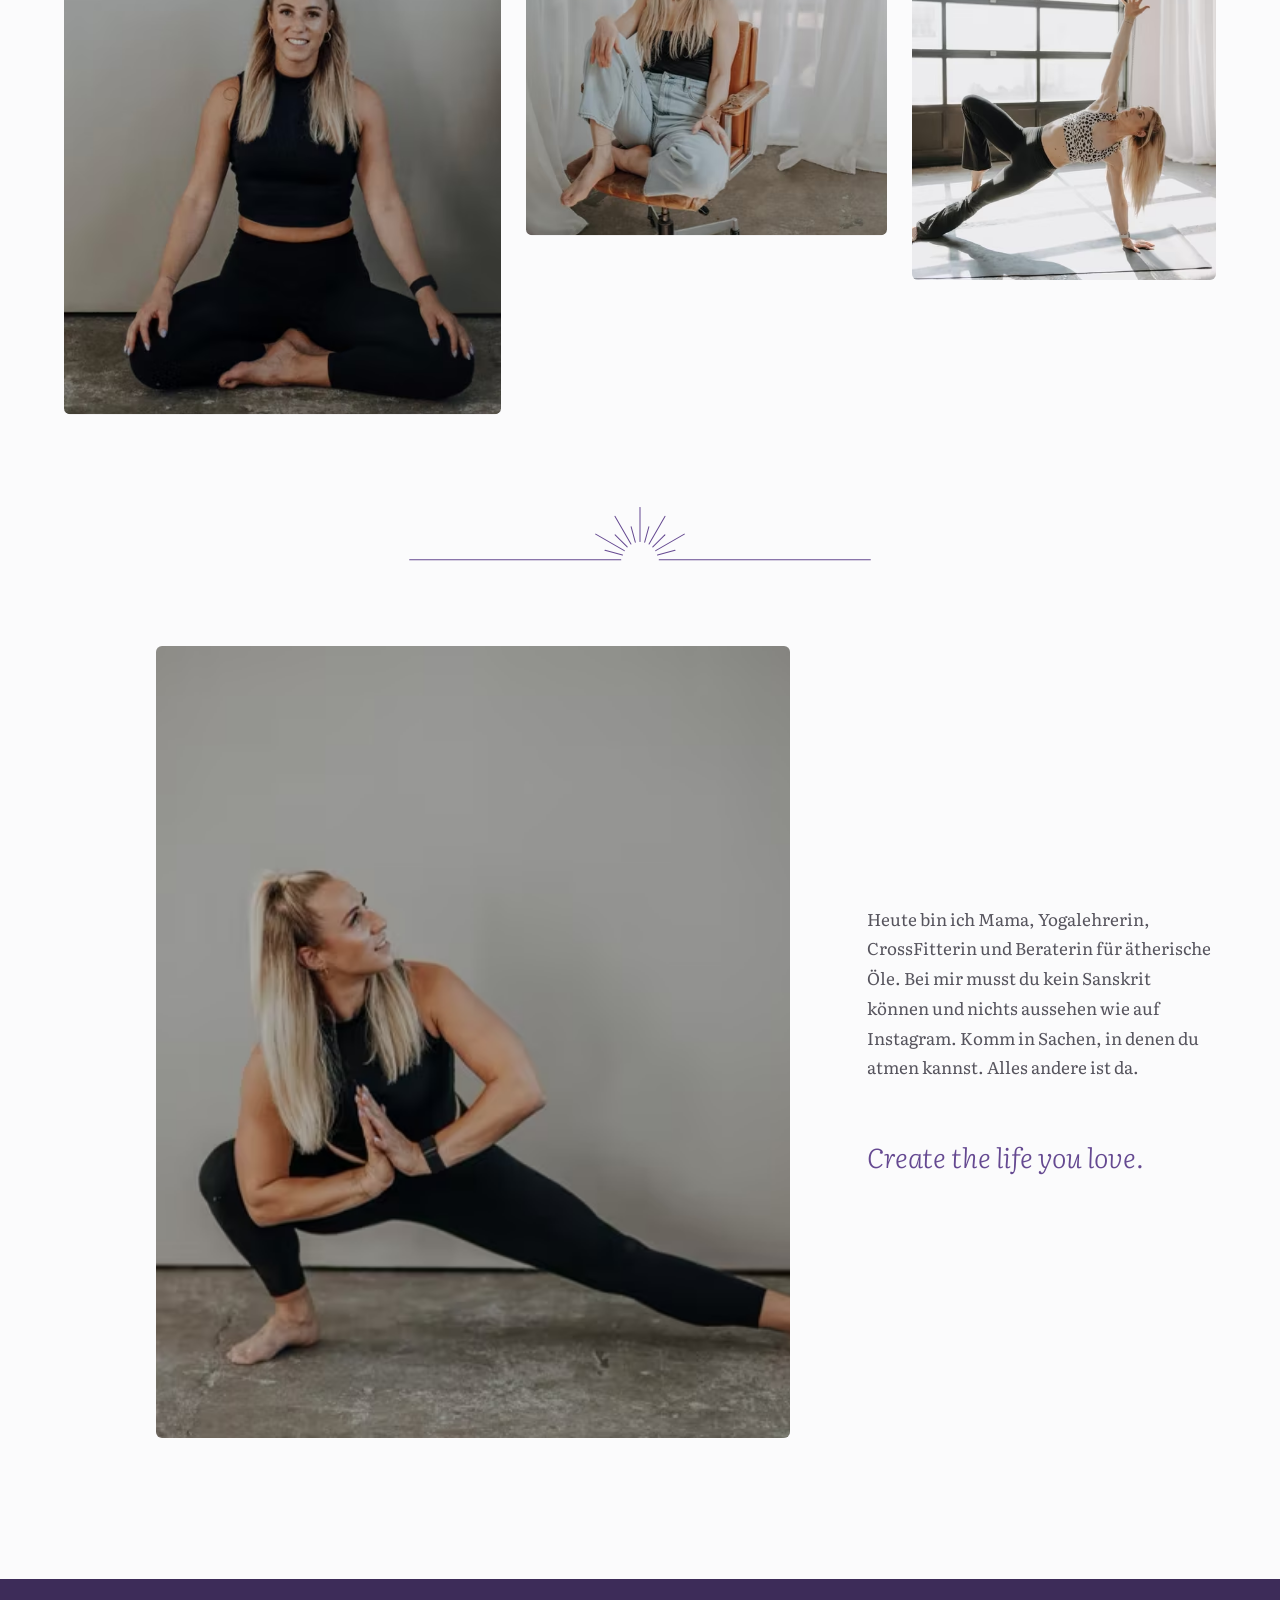
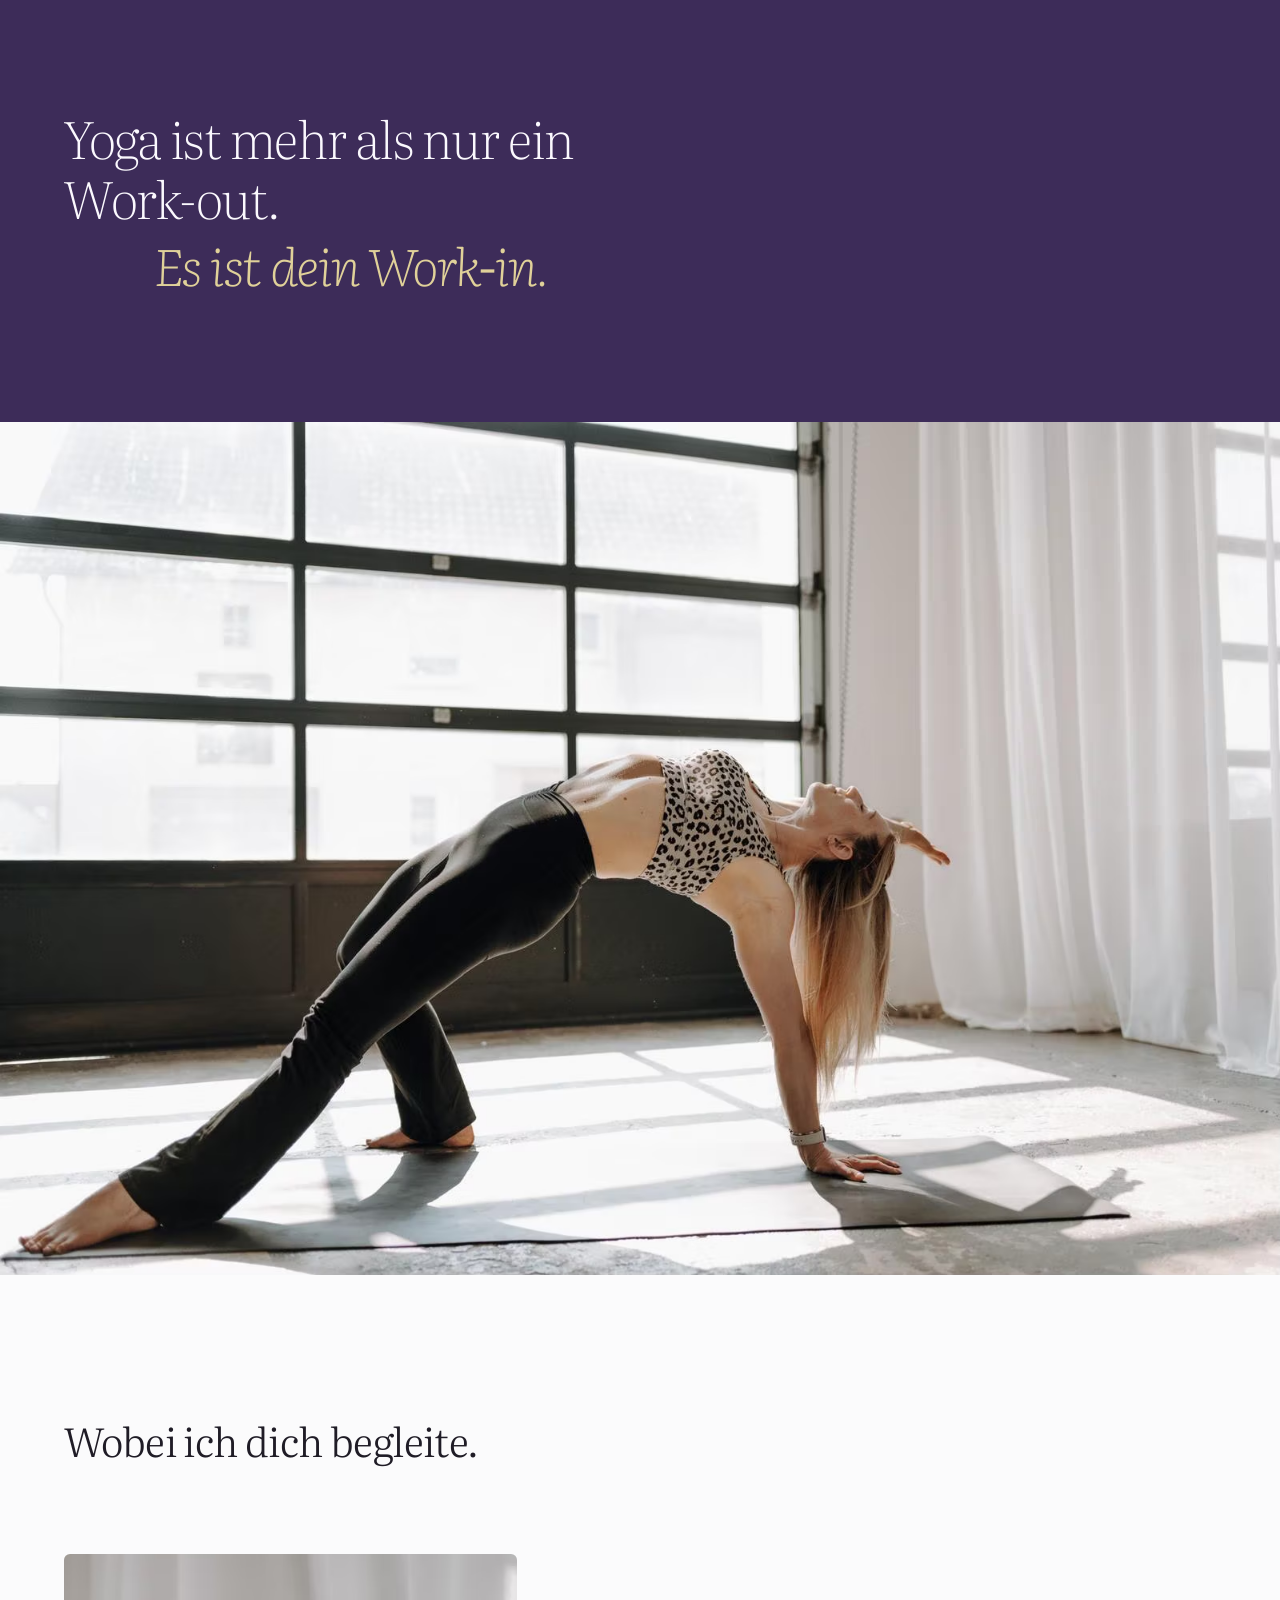
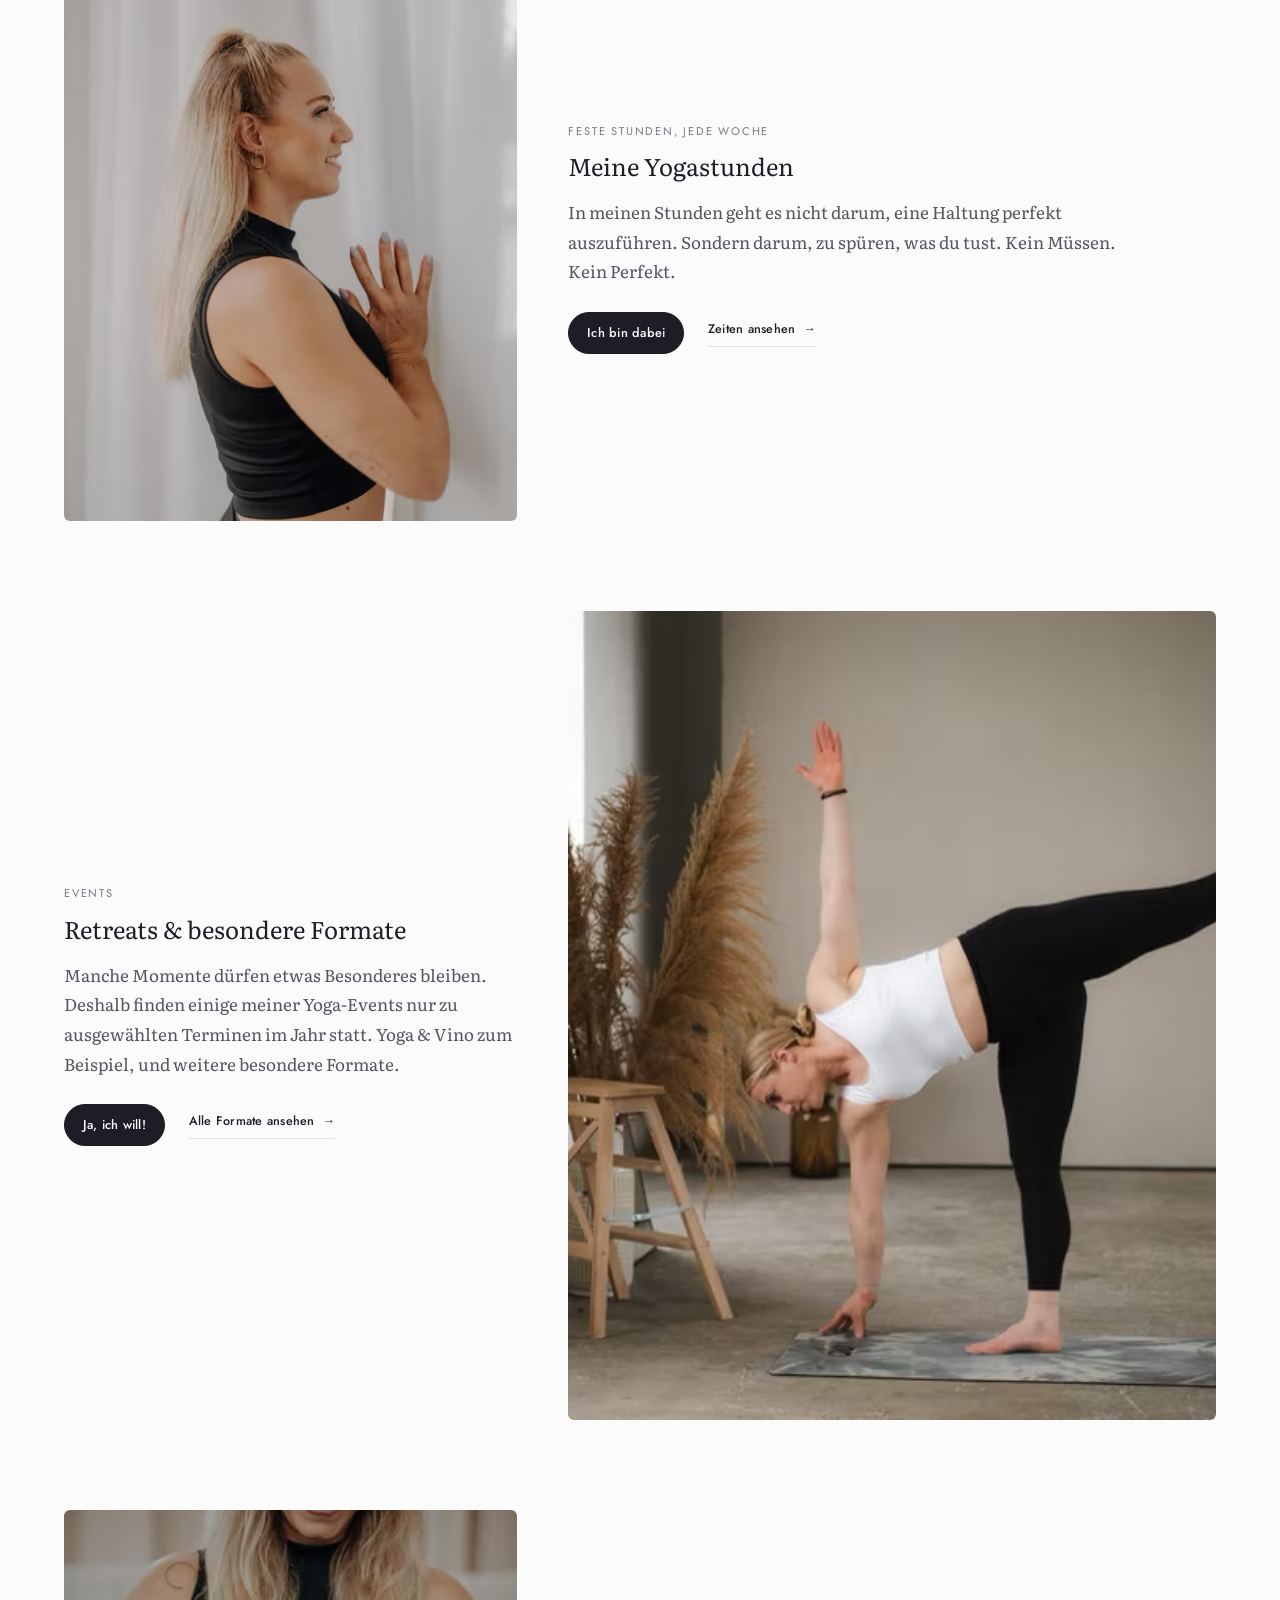
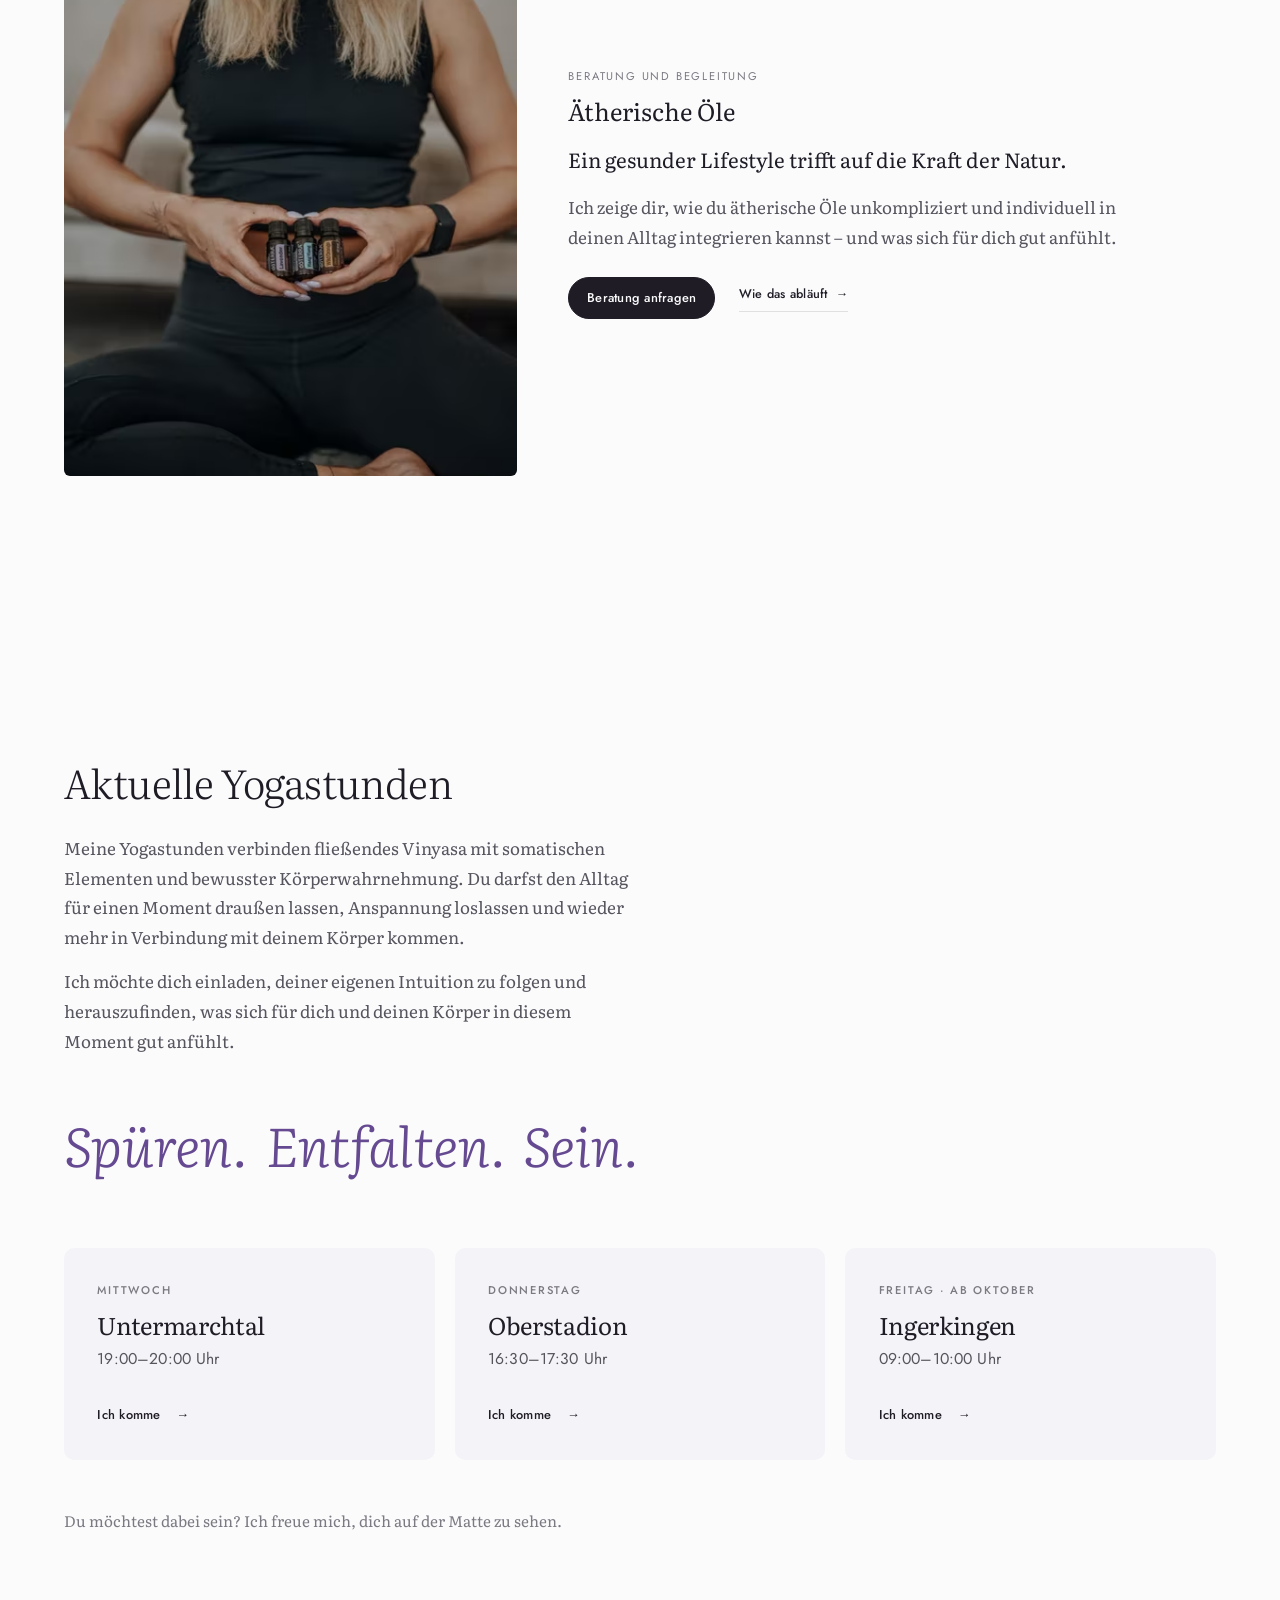
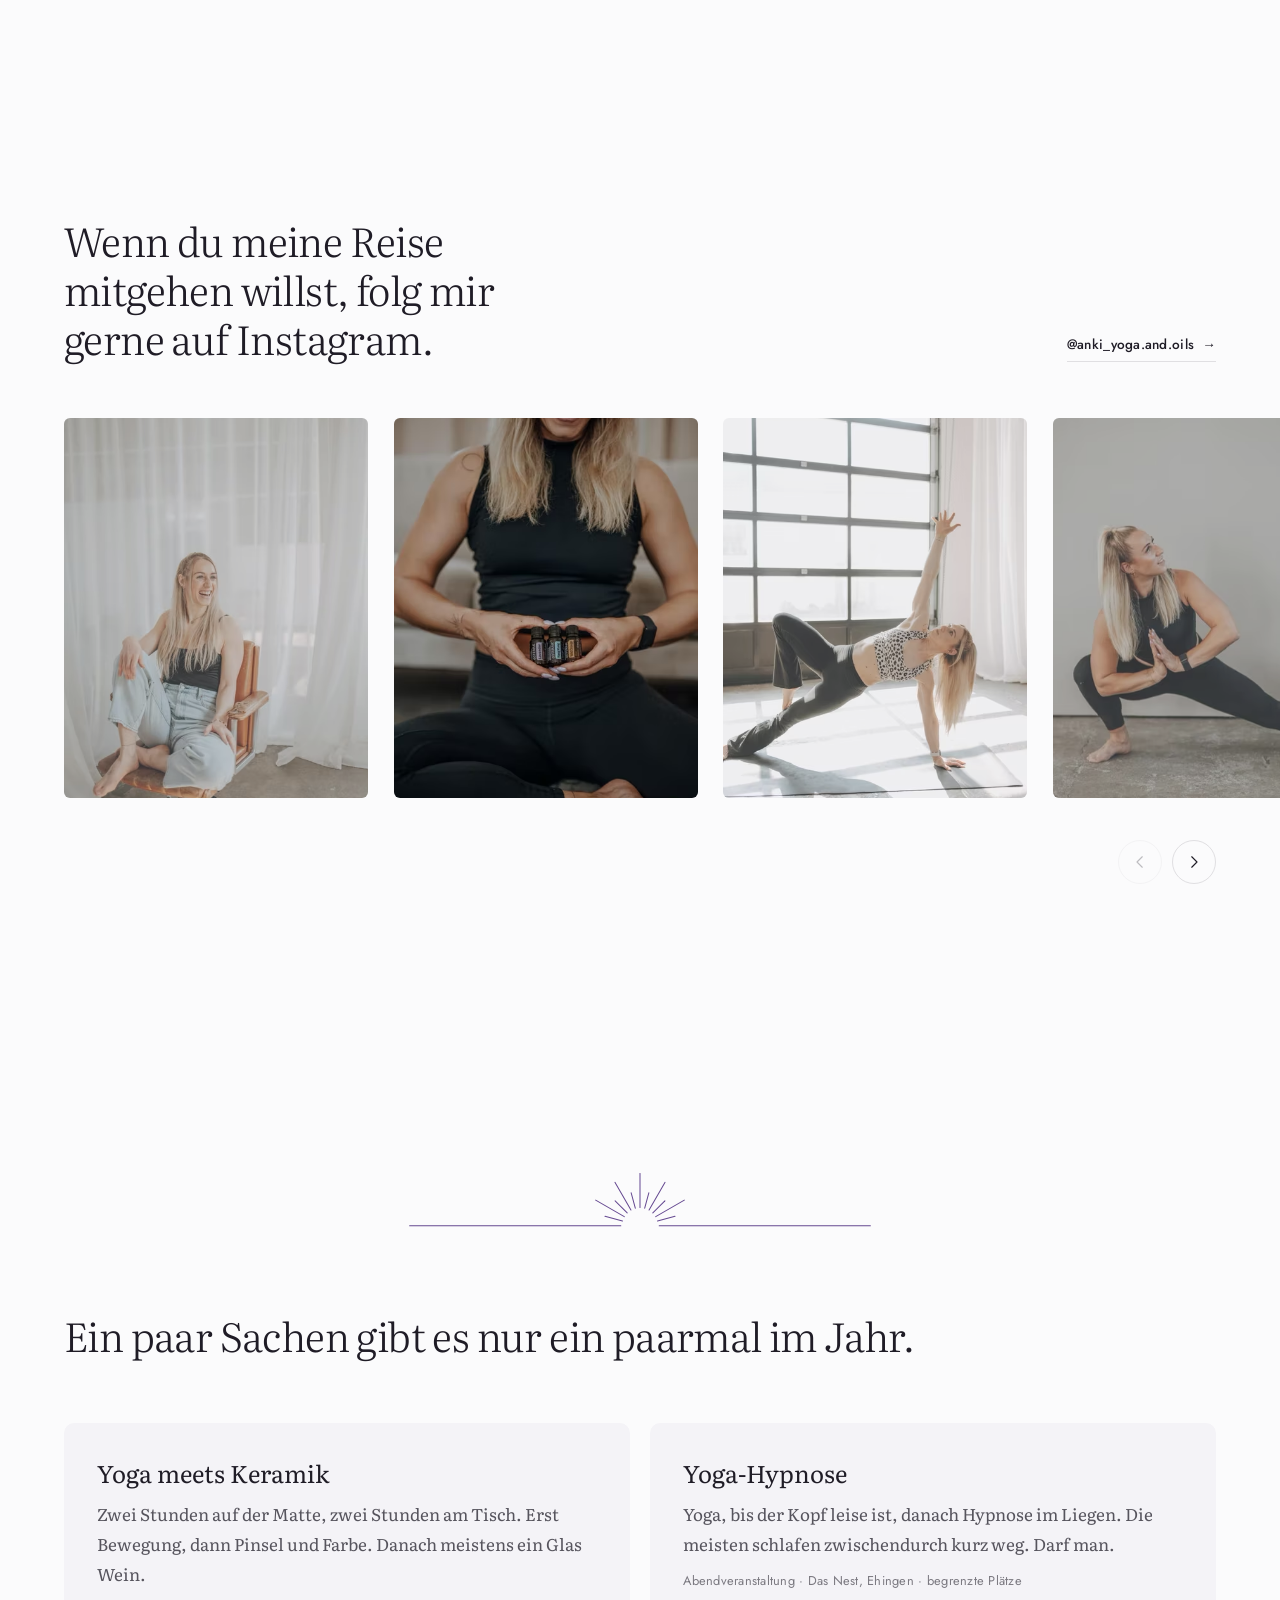
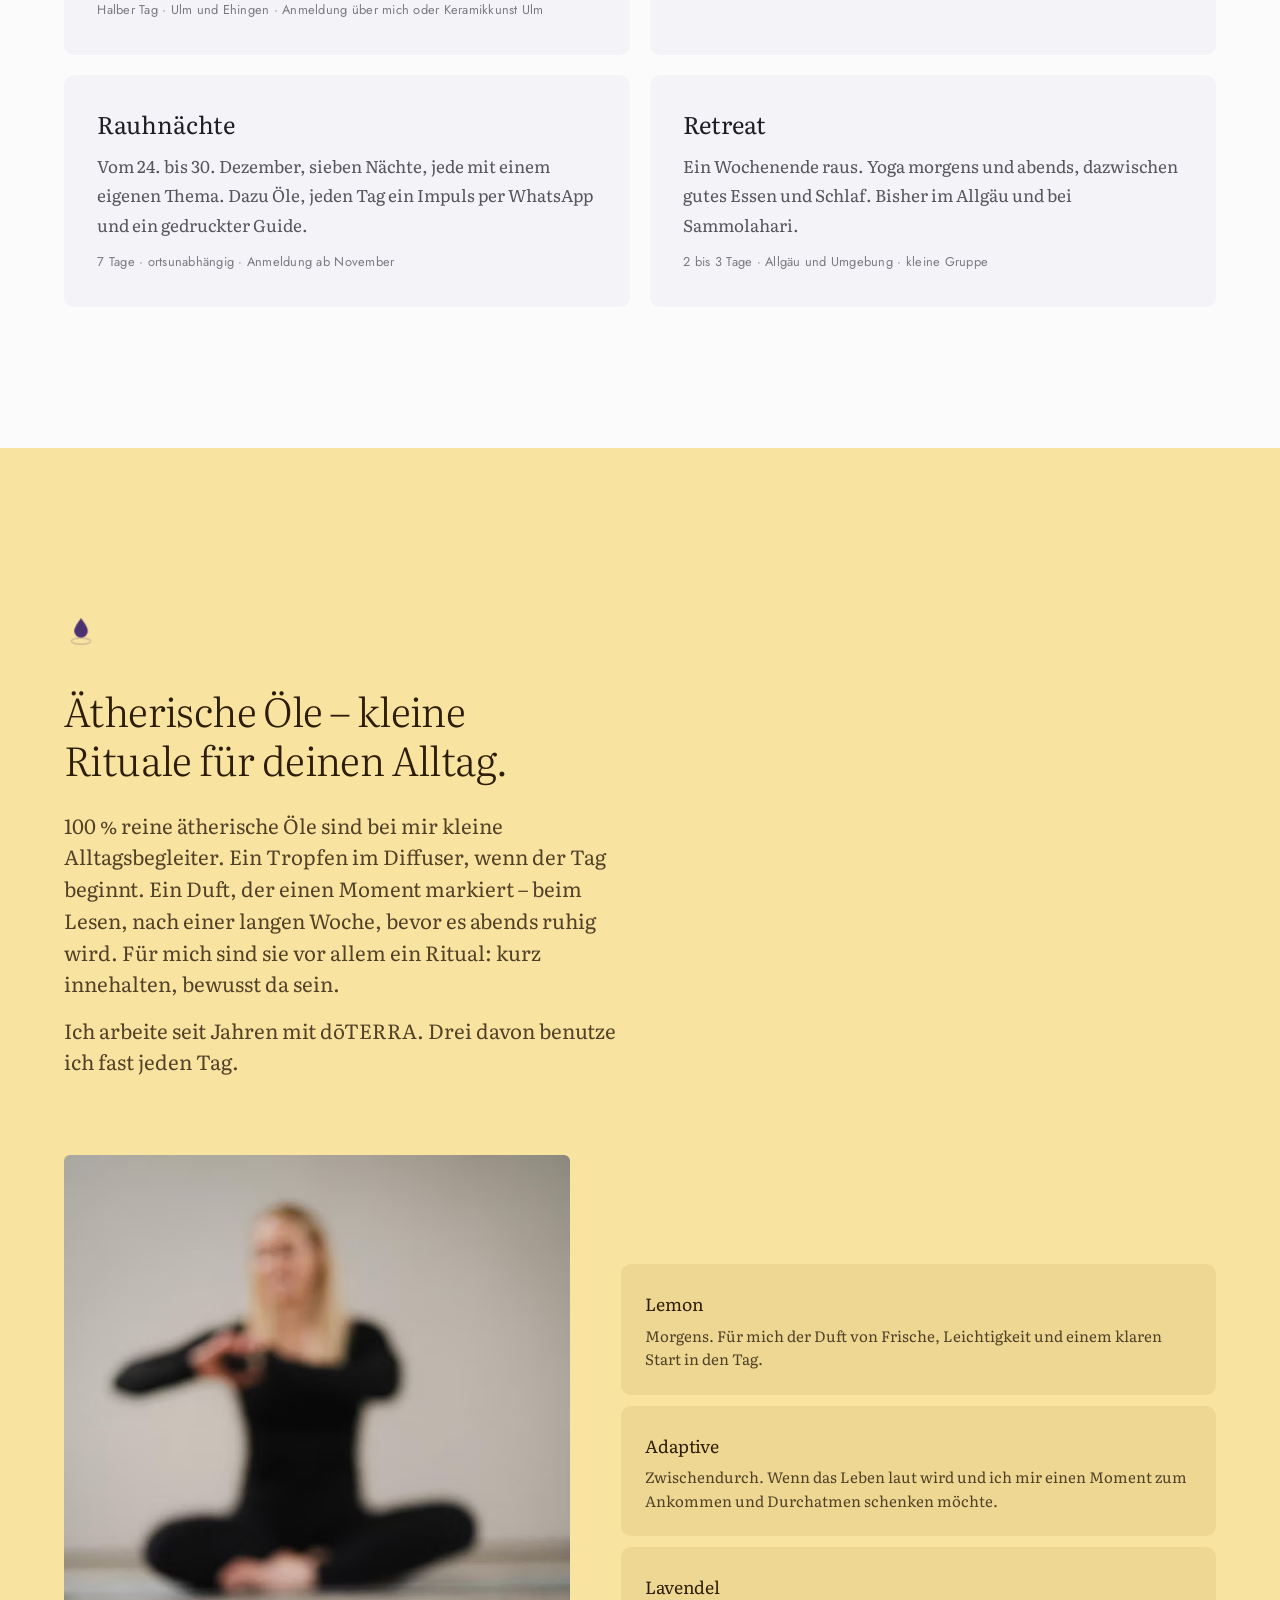
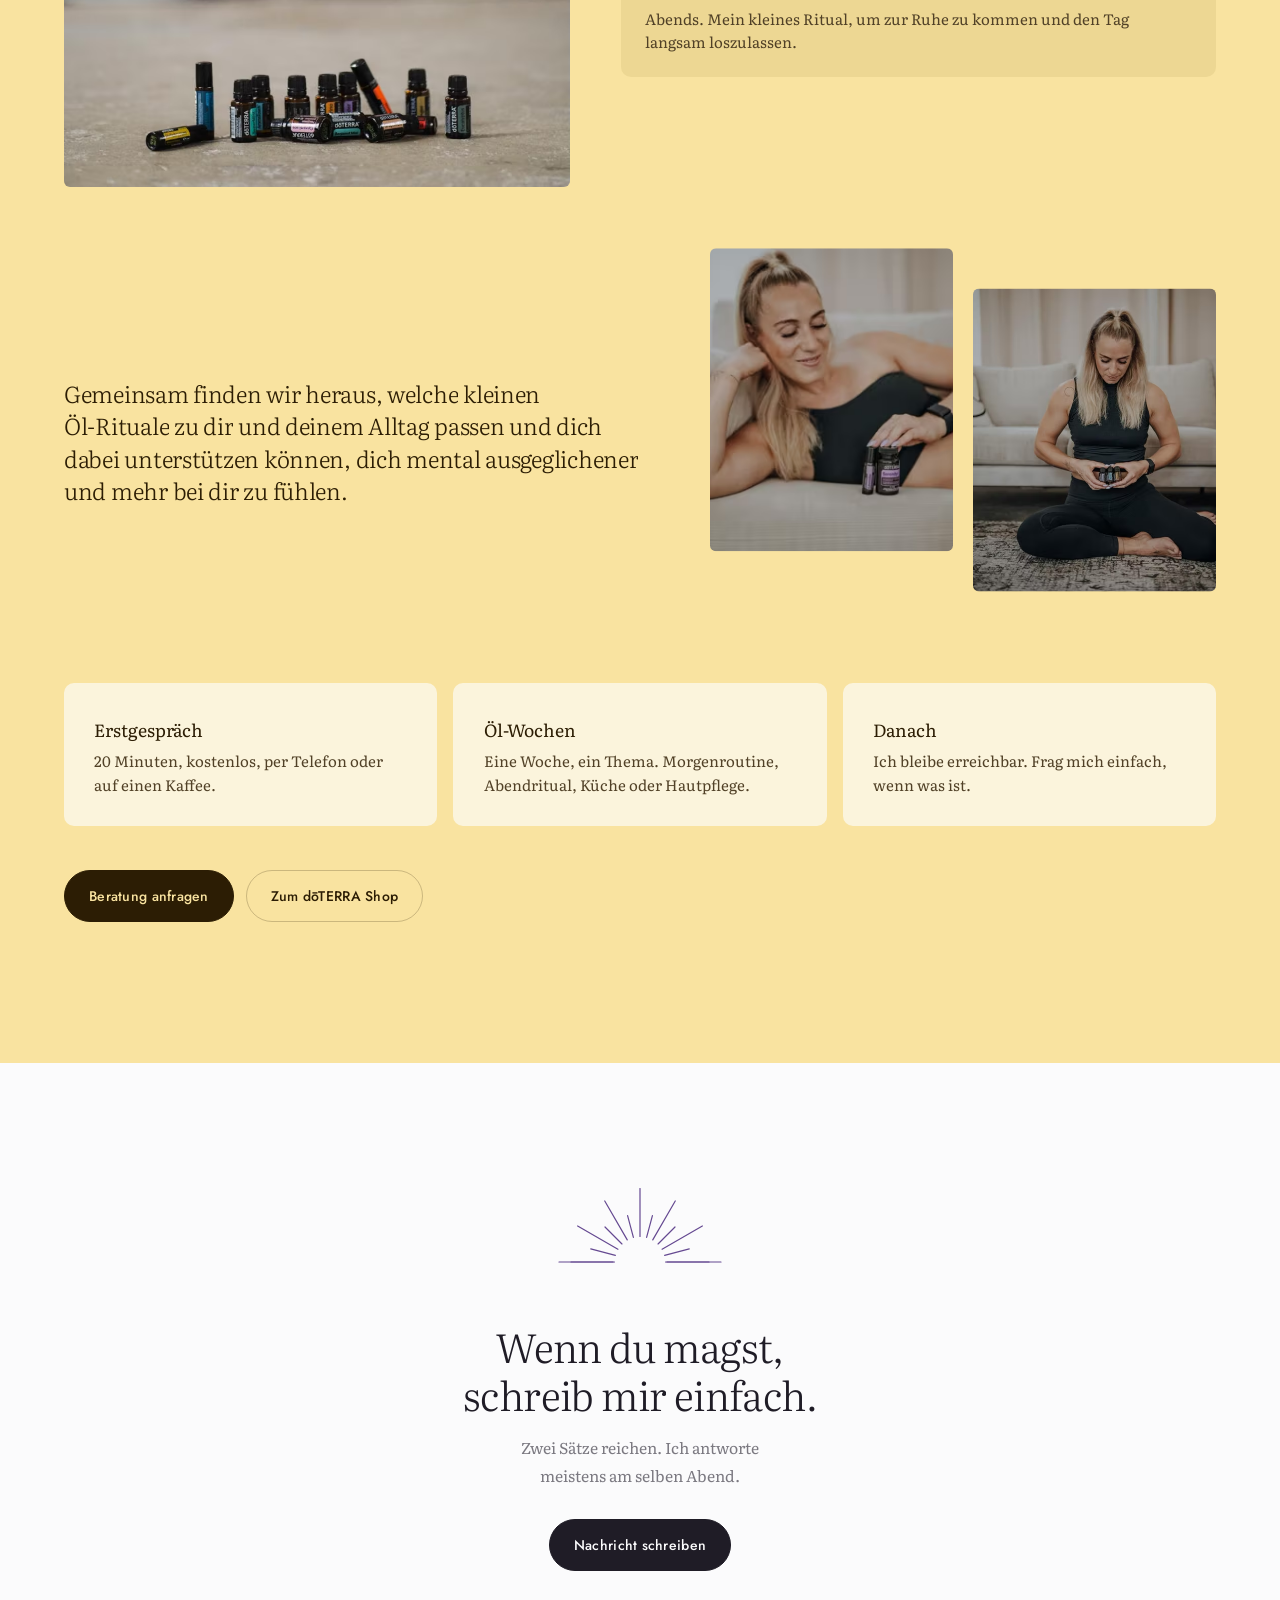
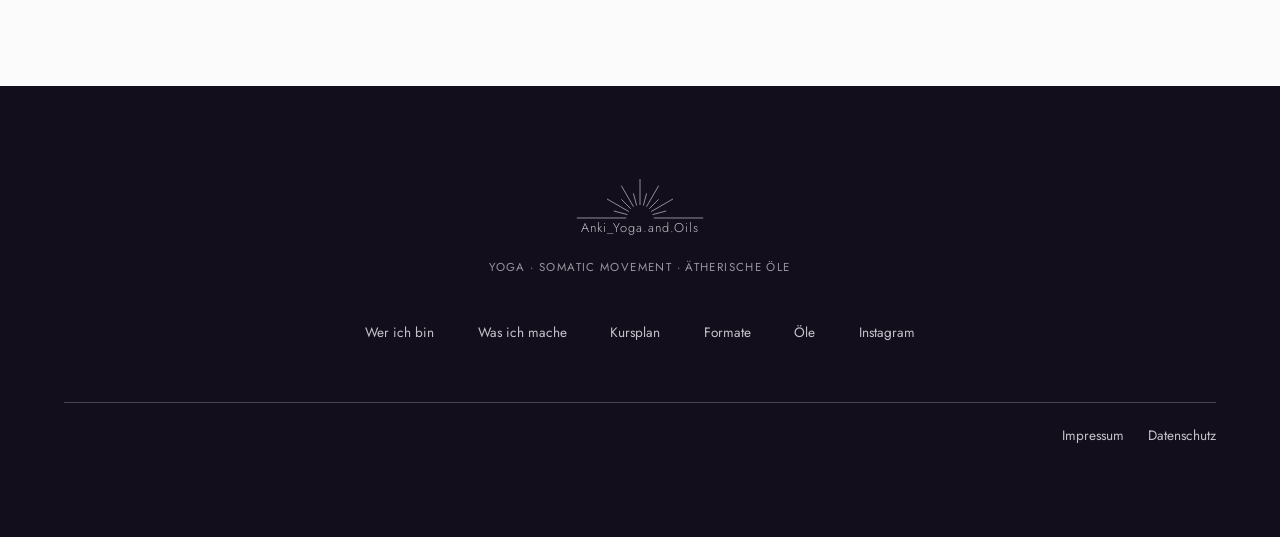
==== commit 0d07eb64: "Rechtstexte scharf stellen und Seite fuer den Index freigeben Impressum und Datenschutz enthielten P" ====
--- a/index.html
+++ b/index.html
@@ -4,26 +4,32 @@
 <meta charset="utf-8">
 <meta name="viewport" content="width=device-width, initial-scale=1">
 <title>Anki Strahl — Somatic Yin Yoga &amp; ätherische Öle bei Ehingen</title>
-<meta name="description" content="Somatic Yin Yoga, Vinyasa und Hatha bei Anki Strahl. Feste Stunden in Untermarchtal, Oberstadion und Ingerkingen, dazu Retreats, Yoga-Hypnose, Rauhnächte und Beratung zu ätherischen Ölen.">
+<!-- Rund 150 Zeichen. Google schneidet Beschreibungen etwa dort ab; der
+     vorherige Text war 200 Zeichen lang und endete im Nichts. -->
+<meta name="description" content="Somatic Yin Yoga, Vinyasa und Hatha bei Anki Strahl. Feste Stunden in Untermarchtal, Oberstadion und Ingerkingen – dazu Retreats und ätherische Öle.">
 <meta name="theme-color" content="#1a1420">
 
-<!-- Solange die Seite nur auf der Testdomain liegt und Impressum wie
-     Datenschutz Platzhalter sind, soll sie nicht in Suchmaschinen landen.
-     Vor dem echten Launch diese Zeile entfernen. -->
-<meta name="robots" content="noindex, nofollow">
+<!-- Die Seite darf in den Index. Das frühere noindex, nofollow ist entfernt. -->
+<link rel="canonical" href="https://anki-yoga.de/">
 
 <meta property="og:type" content="website">
+<meta property="og:url" content="https://anki-yoga.de/">
+<meta property="og:site_name" content="Anki Strahl">
 <meta property="og:title" content="Anki Strahl — Somatic Yin Yoga &amp; ätherische Öle">
 <meta property="og:description" content="Yoga ist mehr als nur ein Work-out. Es ist dein Work-in.">
 <!-- Das Vorschaubild für WhatsApp, Instagram und Facebook. Bewusst das
      Querformat: die Vorschaukarten sind rund 1200 × 630 Pixel, ein
      Hochformat wird dort oben und unten abgeschnitten.
-     ACHTUNG vor dem Launch: og:image muss eine vollständige Adresse mit
-     https:// sein, sonst zeigt keine Plattform ein Bild an. Sobald die
-     Domain steht, hier absolut eintragen. -->
-<meta property="og:image" content="assets/img/yoga-rueckbeuge-gegenlicht-anki-strahl.jpg">
+     Die Adresse muss absolut sein — mit einem relativen Pfad zeigt keine
+     Plattform ein Bild an, weil sie die Datei nicht auflösen kann. -->
+<meta property="og:image" content="https://anki-yoga.de/assets/img/yoga-rueckbeuge-gegenlicht-anki-strahl.jpg">
 <meta property="og:image:alt" content="Anki Strahl in einer Rückbeuge, das Sonnenlicht fällt durch die Fensterfront">
 <meta property="og:locale" content="de_DE">
+<meta name="twitter:card" content="summary_large_image">
+
+<!-- Ein SVG als Favicon: eine Datei für alle Auflösungen, kein Nachschärfen
+     nötig. Das apple-touch-icon bleibt PNG, weil iOS kein SVG akzeptiert. -->
+<link rel="icon" href="assets/img/favicon.svg" type="image/svg+xml">
 
 <!-- Die Schriften liegen auf demselben Server wie die Seite. Vorher kamen sie
      von fonts.googleapis.com — das kostete zwei fremde Verbindungen, bevor
@@ -726,11 +732,23 @@
 
     <h2 class="said" data-reveal>Ätherische Öle – kleine Rituale für deinen Alltag.</h2>
 
+    <!-- Hier stand vorher, die Öle würden "für mehr Ruhe, Fokus und erholsamen
+         Schlaf" sorgen und "dein Nervensystem begleiten". Das sind gesundheits-
+         bezogene Angaben: Sie behaupten eine Wirkung auf Körperfunktionen. Für
+         ätherische Öle ist in der EU kein einziger solcher Claim zugelassen
+         (Verordnung 1924/2006; bei Kosmetik zusätzlich Art. 20 der Kosmetik-VO).
+         "Nervensystem" ist dabei der heikelste Begriff überhaupt.
+
+         Der Text sagt jetzt dasselbe Gefühl, ohne etwas zu versprechen: Duft,
+         Anlass, Ritual statt Wirkung. Erlaubt bleibt, wie Anki die Öle selbst
+         benutzt — verboten ist, was sie angeblich im Körper tun. Deshalb auch
+         "bevor es abends ruhig wird" statt "für erholsamen Schlaf": derselbe
+         Moment, aber als Tageszeit und nicht als Versprechen. -->
     <p class="oils__lead" data-reveal>
-      100 % reine ätherische Öle können zu kleinen Alltagsbegleitern werden, die
-      besondere Momente schaffen und dich ganz bewusst unterstützen – für mehr Ruhe,
-      Fokus und erholsamen Schlaf oder um dein mentales Wohlbefinden und dein
-      Nervensystem zu begleiten.
+      100 % reine ätherische Öle sind bei mir kleine Alltagsbegleiter. Ein Tropfen
+      im Diffuser, wenn der Tag beginnt. Ein Duft, der einen Moment markiert – beim
+      Lesen, nach einer langen Woche, bevor es abends ruhig wird. Für mich sind sie
+      vor allem ein Ritual: kurz innehalten, bewusst da sein.
     </p>
 
     <!-- Der Satz, der die drei Kacheln darunter einleitet. Ohne ihn stehen
@@ -823,7 +841,13 @@
     </li>
     <li class="step">
       <b class="step__name">Öl-Wochen</b>
-      <span class="step__text">Eine Woche, ein Thema. Schlaf, Fokus, Schwangerschaft oder Haut.</span>
+      <!-- "Schlaf, Fokus, Schwangerschaft oder Haut" ist raus. Schwangerschaft
+           ist hier der kritischste Punkt der ganzen Seite: etliche ätherische
+           Öle sind in der Schwangerschaft ausdrücklich nicht empfohlen, und sie
+           als Themenwoche zu bewerben, ist heikel — unabhängig davon, wie
+           umsichtig Anki im Gespräch berät. Die Themen heißen jetzt nach dem
+           Anlass der Anwendung statt nach einem Körperzustand. -->
+      <span class="step__text">Eine Woche, ein Thema. Morgenroutine, Abendritual, Küche oder Hautpflege.</span>
     </li>
     <li class="step">
       <b class="step__name">Danach</b>
